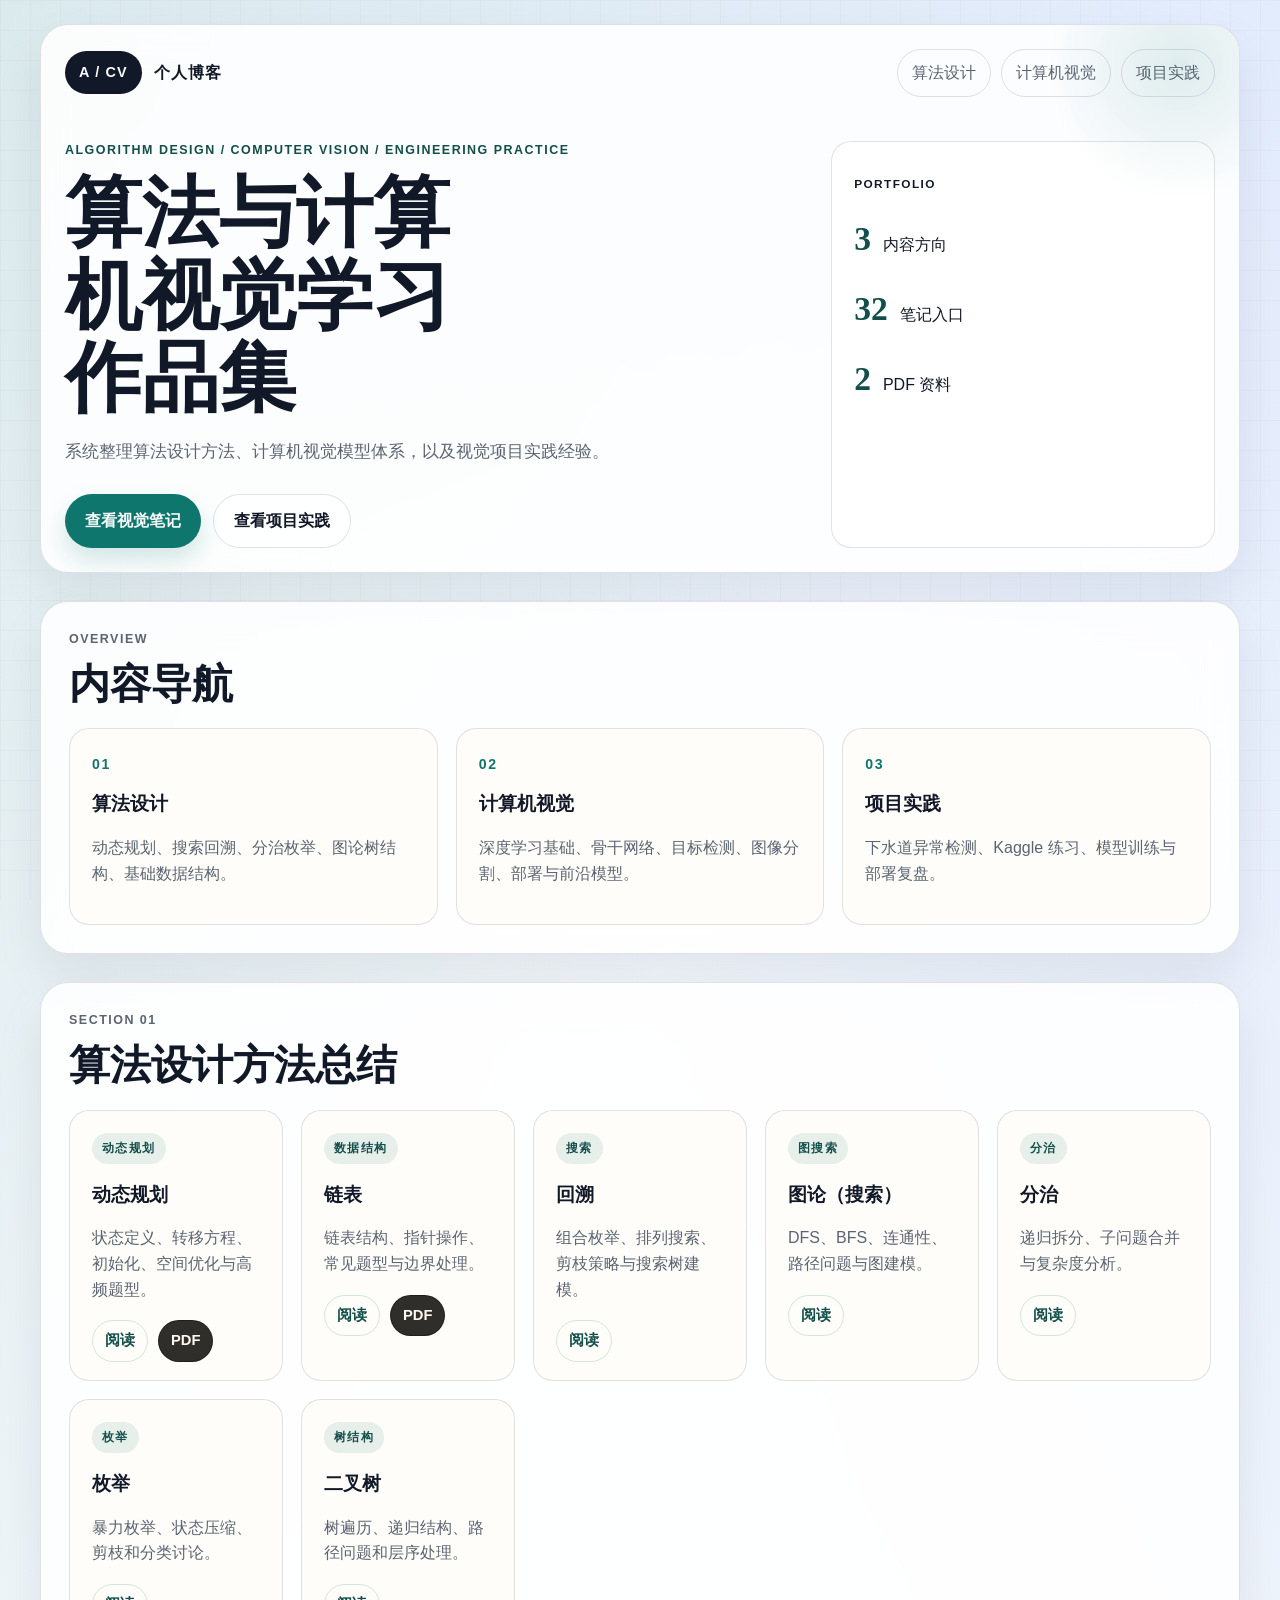
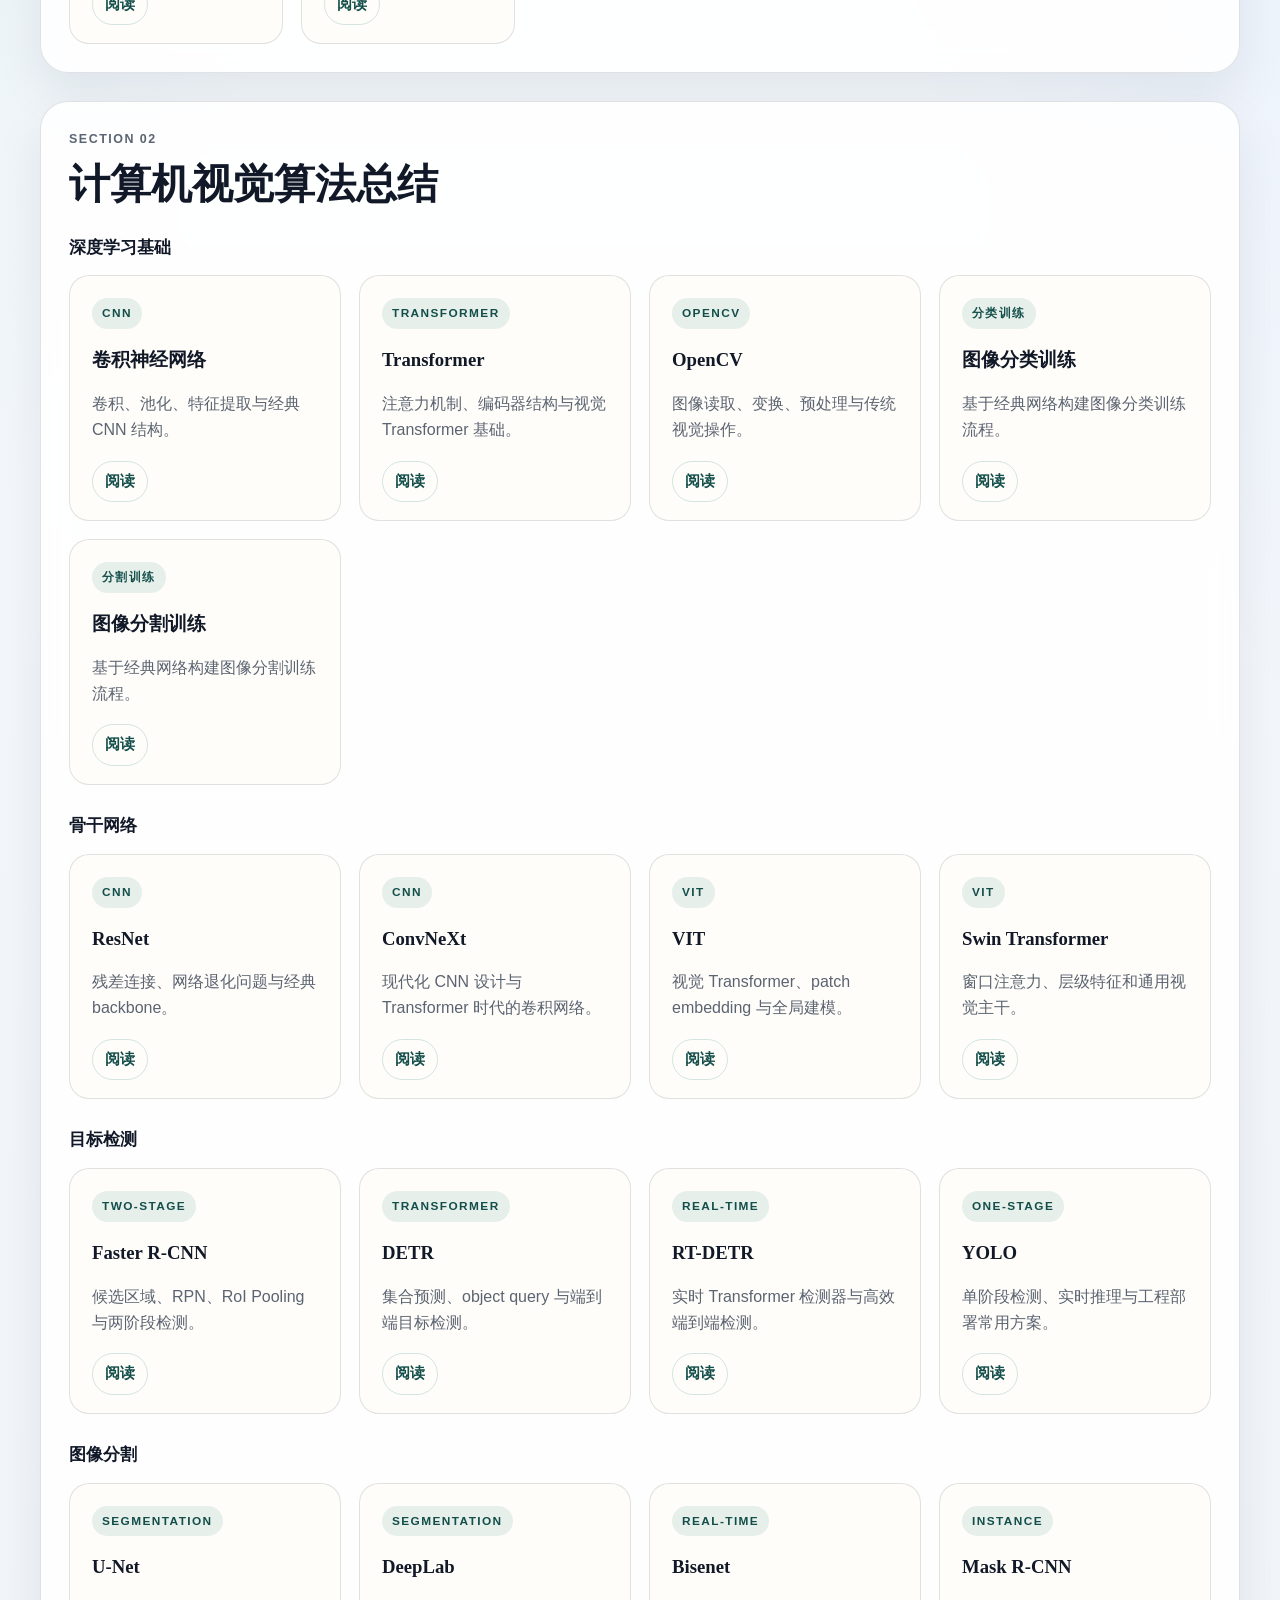
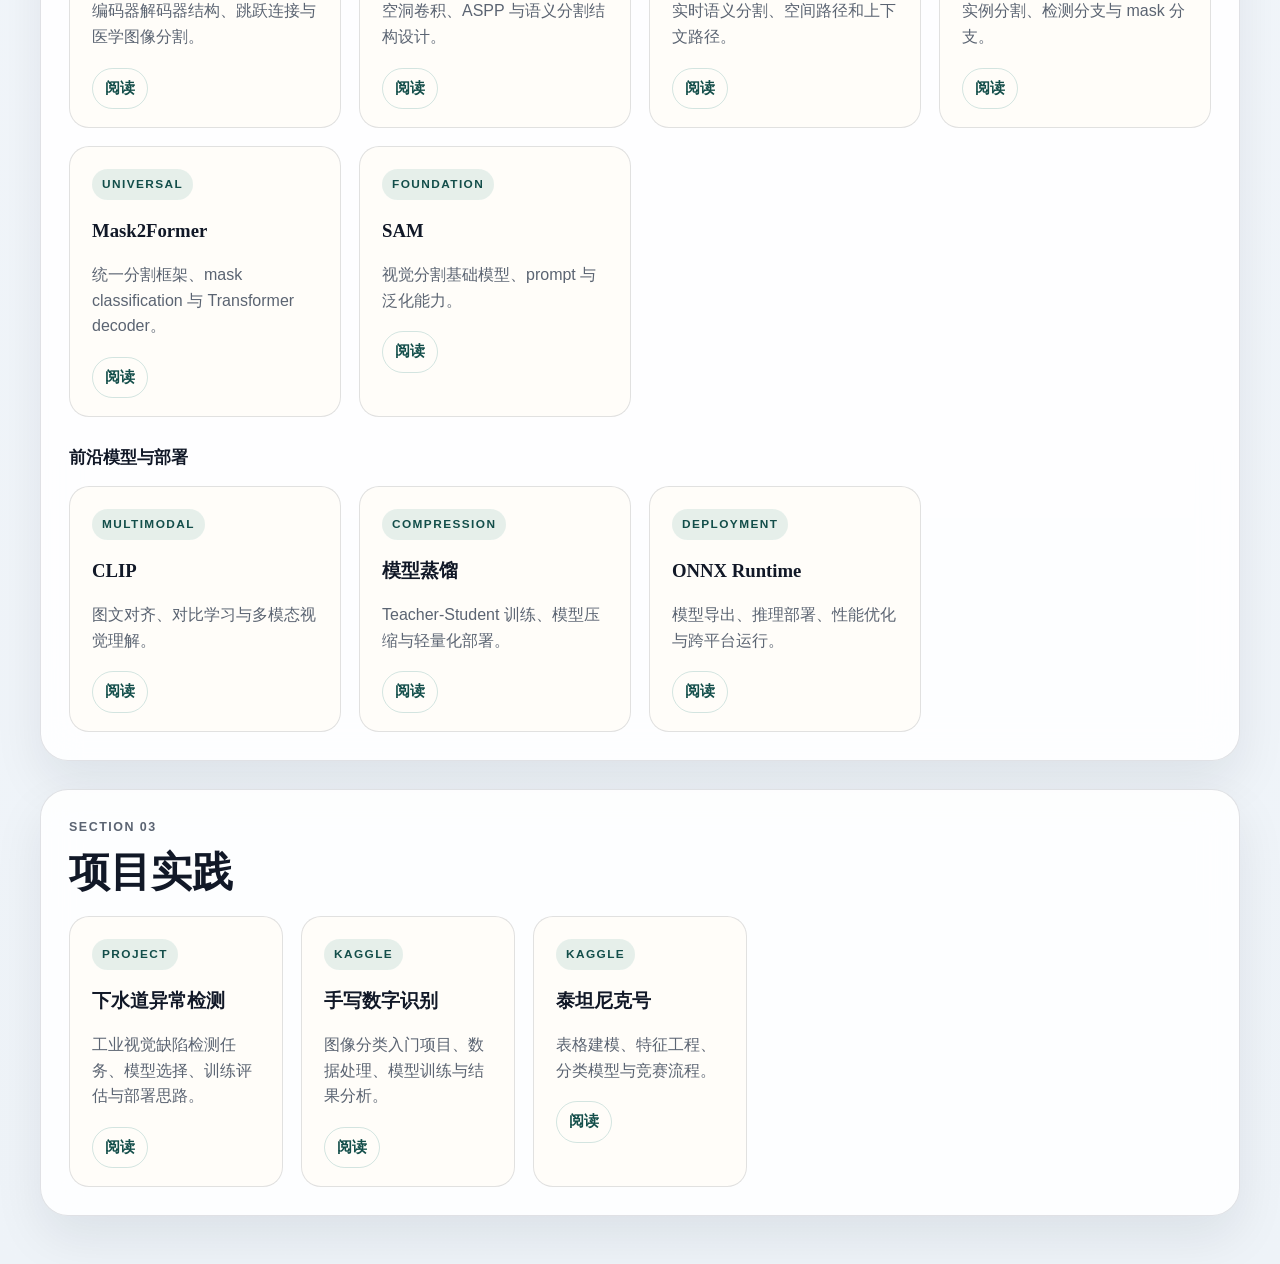
==== index.html @ 0cbf64b9 "update" ====
<!DOCTYPE html>
<html lang="zh-CN">
<head>
  <meta charset="UTF-8">
  <meta name="viewport" content="width=device-width, initial-scale=1.0">
  <title>个人博客 | 算法与计算机视觉</title>
  <link rel="stylesheet" href="./styles.css">
</head>
<body>
  <div class="page-shell">
    <header class="hero">
      <nav class="topbar">
        <div class="brand">
          <span class="brand-mark">A / CV</span>
          <span class="brand-text">个人博客</span>
        </div>
        <div class="topbar-links">
          <a href="#algorithm">算法设计</a>
          <a href="#vision">计算机视觉</a>
          <a href="#project">项目实践</a>
        </div>
      </nav>

      <div class="hero-grid">
        <section class="hero-copy">
          <p class="eyebrow">Algorithm Design / Computer Vision / Engineering Practice</p>
          <h1>算法与计算机视觉学习作品集</h1>
          <p class="hero-text">
            系统整理算法设计方法、计算机视觉模型体系，以及视觉项目实践经验。
          </p>
          <div class="hero-actions">
            <a class="button button-primary" href="#vision">查看视觉笔记</a>
            <a class="button button-secondary" href="#project">查看项目实践</a>
          </div>
        </section>

        <aside class="hero-panel">
          <div class="panel-card">
            <p class="panel-label">Portfolio</p>
            <ul class="stat-list">
              <li><strong>3</strong><span>内容方向</span></li>
              <li><strong>32</strong><span>笔记入口</span></li>
              <li><strong>2</strong><span>PDF 资料</span></li>
            </ul>
          </div>
        </aside>
      </div>
    </header>

    <main id="sections">
      <section class="overview">
        <div class="section-heading">
          <p class="section-kicker">Overview</p>
          <h2>内容导航</h2>
        </div>
        <div class="overview-grid">
          <a class="overview-card" href="#algorithm">
            <span class="overview-index">01</span>
            <h3>算法设计</h3>
            <p>动态规划、搜索回溯、分治枚举、图论树结构、基础数据结构。</p>
          </a>
          <a class="overview-card" href="#vision">
            <span class="overview-index">02</span>
            <h3>计算机视觉</h3>
            <p>深度学习基础、骨干网络、目标检测、图像分割、部署与前沿模型。</p>
          </a>
          <a class="overview-card" href="#project">
            <span class="overview-index">03</span>
            <h3>项目实践</h3>
            <p>下水道异常检测、Kaggle 练习、模型训练与部署复盘。</p>
          </a>
        </div>
      </section>

      <section id="algorithm" class="content-section">
        <div class="section-heading">
          <p class="section-kicker">Section 01</p>
          <h2>算法设计方法总结</h2>
        </div>
        <div class="card-grid">
          <article class="content-card">
            <span class="tag">动态规划</span>
            <h3>动态规划</h3>
            <p>状态定义、转移方程、初始化、空间优化与高频题型。</p>
            <div class="card-links">
              <a href="./note-viewer.html?file=%E5%8A%A8%E6%80%81%E8%A7%84%E5%88%92.md&title=%E5%8A%A8%E6%80%81%E8%A7%84%E5%88%92&pdf=%E5%8A%A8%E6%80%81%E8%A7%84%E5%88%92.pdf">阅读</a>
              <a href="./动态规划.pdf" download>PDF</a>
            </div>
          </article>
          <article class="content-card">
            <span class="tag">数据结构</span>
            <h3>链表</h3>
            <p>链表结构、指针操作、常见题型与边界处理。</p>
            <div class="card-links">
              <a href="./note-viewer.html?file=%E9%93%BE%E8%A1%A8.md&title=%E9%93%BE%E8%A1%A8&pdf=%E9%93%BE%E8%A1%A8.pdf">阅读</a>
              <a href="./链表.pdf" download>PDF</a>
            </div>
          </article>
          <article class="content-card">
            <span class="tag">搜索</span>
            <h3>回溯</h3>
            <p>组合枚举、排列搜索、剪枝策略与搜索树建模。</p>
            <div class="card-links">
              <a href="./note-viewer.html?file=%E5%9B%9E%E6%BA%AF.md&title=%E5%9B%9E%E6%BA%AF">阅读</a>
            </div>
          </article>
          <article class="content-card">
            <span class="tag">图搜索</span>
            <h3>图论（搜索）</h3>
            <p>DFS、BFS、连通性、路径问题与图建模。</p>
            <div class="card-links">
              <a href="./note-viewer.html?file=%E5%9B%BE%E8%AE%BA%EF%BC%88%E6%90%9C%E7%B4%A2%EF%BC%89.md&title=%E5%9B%BE%E8%AE%BA%EF%BC%88%E6%90%9C%E7%B4%A2%EF%BC%89">阅读</a>
            </div>
          </article>
          <article class="content-card">
            <span class="tag">分治</span>
            <h3>分治</h3>
            <p>递归拆分、子问题合并与复杂度分析。</p>
            <div class="card-links">
              <a href="./note-viewer.html?file=%E5%88%86%E6%B2%BB.md&title=%E5%88%86%E6%B2%BB">阅读</a>
            </div>
          </article>
          <article class="content-card">
            <span class="tag">枚举</span>
            <h3>枚举</h3>
            <p>暴力枚举、状态压缩、剪枝和分类讨论。</p>
            <div class="card-links">
              <a href="./note-viewer.html?file=%E6%9E%9A%E4%B8%BE.md&title=%E6%9E%9A%E4%B8%BE">阅读</a>
            </div>
          </article>
          <article class="content-card">
            <span class="tag">树结构</span>
            <h3>二叉树</h3>
            <p>树遍历、递归结构、路径问题和层序处理。</p>
            <div class="card-links">
              <a href="./note-viewer.html?file=%E4%BA%8C%E5%8F%89%E6%A0%91.md&title=%E4%BA%8C%E5%8F%89%E6%A0%91">阅读</a>
            </div>
          </article>
        </div>
      </section>

      <section id="vision" class="content-section">
        <div class="section-heading">
          <p class="section-kicker">Section 02</p>
          <h2>计算机视觉算法总结</h2>
        </div>

        <div class="module-block">
          <h3 class="module-title">深度学习基础</h3>
          <div class="card-grid compact-grid">
            <article class="content-card">
              <span class="tag">CNN</span>
              <h3>卷积神经网络</h3>
              <p>卷积、池化、特征提取与经典 CNN 结构。</p>
              <div class="card-links"><a href="./note-viewer.html?file=assets/%E4%B8%8B%E6%B0%B4%E9%81%93%E5%BC%82%E5%B8%B8%E6%A3%80%E6%B5%8B%E7%AC%94%E8%AE%B0/%E8%AE%A1%E7%AE%97%E6%9C%BA%E8%A7%86%E8%A7%89/%E6%B7%B1%E5%BA%A6%E5%AD%A6%E4%B9%A0%E5%9F%BA%E7%A1%80/%E5%8D%B7%E7%A7%AF%E7%A5%9E%E7%BB%8F%E7%BD%91%E7%BB%9C.md&title=%E5%8D%B7%E7%A7%AF%E7%A5%9E%E7%BB%8F%E7%BD%91%E7%BB%9C">阅读</a></div>
            </article>
            <article class="content-card">
              <span class="tag">Transformer</span>
              <h3>Transformer</h3>
              <p>注意力机制、编码器结构与视觉 Transformer 基础。</p>
              <div class="card-links"><a href="./note-viewer.html?file=assets/%E4%B8%8B%E6%B0%B4%E9%81%93%E5%BC%82%E5%B8%B8%E6%A3%80%E6%B5%8B%E7%AC%94%E8%AE%B0/%E8%AE%A1%E7%AE%97%E6%9C%BA%E8%A7%86%E8%A7%89/%E6%B7%B1%E5%BA%A6%E5%AD%A6%E4%B9%A0%E5%9F%BA%E7%A1%80/Transformer.md&title=Transformer">阅读</a></div>
            </article>
            <article class="content-card">
              <span class="tag">OpenCV</span>
              <h3>OpenCV</h3>
              <p>图像读取、变换、预处理与传统视觉操作。</p>
              <div class="card-links"><a href="./note-viewer.html?file=assets/%E4%B8%8B%E6%B0%B4%E9%81%93%E5%BC%82%E5%B8%B8%E6%A3%80%E6%B5%8B%E7%AC%94%E8%AE%B0/%E8%AE%A1%E7%AE%97%E6%9C%BA%E8%A7%86%E8%A7%89/%E6%B7%B1%E5%BA%A6%E5%AD%A6%E4%B9%A0%E5%9F%BA%E7%A1%80/OpenCV.md&title=OpenCV">阅读</a></div>
            </article>
            <article class="content-card">
              <span class="tag">分类训练</span>
              <h3>图像分类训练</h3>
              <p>基于经典网络构建图像分类训练流程。</p>
              <div class="card-links"><a href="./note-viewer.html?file=assets/%E4%B8%8B%E6%B0%B4%E9%81%93%E5%BC%82%E5%B8%B8%E6%A3%80%E6%B5%8B%E7%AC%94%E8%AE%B0/%E8%AE%A1%E7%AE%97%E6%9C%BA%E8%A7%86%E8%A7%89/%E6%B7%B1%E5%BA%A6%E5%AD%A6%E4%B9%A0%E5%9F%BA%E7%A1%80/%E5%9F%BA%E4%BA%8E%E7%BB%8F%E5%85%B8%E7%BD%91%E7%BB%9C%E6%A8%A1%E5%9E%8B%E8%BF%9B%E8%A1%8C%E6%9E%84%E5%BB%BA%E8%AE%AD%E7%BB%83%E5%9B%BE%E5%83%8F%E5%88%86%E7%B1%BB%E6%A8%A1%E5%9E%8B.md&title=%E5%9B%BE%E5%83%8F%E5%88%86%E7%B1%BB%E8%AE%AD%E7%BB%83">阅读</a></div>
            </article>
            <article class="content-card">
              <span class="tag">分割训练</span>
              <h3>图像分割训练</h3>
              <p>基于经典网络构建图像分割训练流程。</p>
              <div class="card-links"><a href="./note-viewer.html?file=assets/%E4%B8%8B%E6%B0%B4%E9%81%93%E5%BC%82%E5%B8%B8%E6%A3%80%E6%B5%8B%E7%AC%94%E8%AE%B0/%E8%AE%A1%E7%AE%97%E6%9C%BA%E8%A7%86%E8%A7%89/%E6%B7%B1%E5%BA%A6%E5%AD%A6%E4%B9%A0%E5%9F%BA%E7%A1%80/%E5%9F%BA%E4%BA%8E%E7%BB%8F%E5%85%B8%E7%BD%91%E7%BB%9C%E6%A8%A1%E5%9E%8B%E8%BF%9B%E8%A1%8C%E6%9E%84%E5%BB%BA%E8%AE%AD%E7%BB%83%E5%9B%BE%E5%83%8F%E5%88%86%E5%89%B2%E6%A8%A1%E5%9E%8B.md&title=%E5%9B%BE%E5%83%8F%E5%88%86%E5%89%B2%E8%AE%AD%E7%BB%83">阅读</a></div>
            </article>
          </div>
        </div>

        <div class="module-block">
          <h3 class="module-title">骨干网络</h3>
          <div class="card-grid compact-grid">
            <article class="content-card"><span class="tag">CNN</span><h3>ResNet</h3><p>残差连接、网络退化问题与经典 backbone。</p><div class="card-links"><a href="./note-viewer.html?file=assets/%E4%B8%8B%E6%B0%B4%E9%81%93%E5%BC%82%E5%B8%B8%E6%A3%80%E6%B5%8B%E7%AC%94%E8%AE%B0/%E8%AE%A1%E7%AE%97%E6%9C%BA%E8%A7%86%E8%A7%89/%E9%AA%A8%E5%B9%B2%E7%BD%91%E7%BB%9C/ResNet.md&title=ResNet">阅读</a></div></article>
            <article class="content-card"><span class="tag">CNN</span><h3>ConvNeXt</h3><p>现代化 CNN 设计与 Transformer 时代的卷积网络。</p><div class="card-links"><a href="./note-viewer.html?file=assets/%E4%B8%8B%E6%B0%B4%E9%81%93%E5%BC%82%E5%B8%B8%E6%A3%80%E6%B5%8B%E7%AC%94%E8%AE%B0/%E8%AE%A1%E7%AE%97%E6%9C%BA%E8%A7%86%E8%A7%89/%E9%AA%A8%E5%B9%B2%E7%BD%91%E7%BB%9C/ConvNeXt.md&title=ConvNeXt">阅读</a></div></article>
            <article class="content-card"><span class="tag">ViT</span><h3>VIT</h3><p>视觉 Transformer、patch embedding 与全局建模。</p><div class="card-links"><a href="./note-viewer.html?file=assets/%E4%B8%8B%E6%B0%B4%E9%81%93%E5%BC%82%E5%B8%B8%E6%A3%80%E6%B5%8B%E7%AC%94%E8%AE%B0/%E8%AE%A1%E7%AE%97%E6%9C%BA%E8%A7%86%E8%A7%89/%E9%AA%A8%E5%B9%B2%E7%BD%91%E7%BB%9C/VIT.md&title=VIT">阅读</a></div></article>
            <article class="content-card"><span class="tag">ViT</span><h3>Swin Transformer</h3><p>窗口注意力、层级特征和通用视觉主干。</p><div class="card-links"><a href="./note-viewer.html?file=assets/%E4%B8%8B%E6%B0%B4%E9%81%93%E5%BC%82%E5%B8%B8%E6%A3%80%E6%B5%8B%E7%AC%94%E8%AE%B0/%E8%AE%A1%E7%AE%97%E6%9C%BA%E8%A7%86%E8%A7%89/%E9%AA%A8%E5%B9%B2%E7%BD%91%E7%BB%9C/SwinTransformer.md&title=Swin%20Transformer">阅读</a></div></article>
          </div>
        </div>

        <div class="module-block">
          <h3 class="module-title">目标检测</h3>
          <div class="card-grid compact-grid">
            <article class="content-card"><span class="tag">Two-stage</span><h3>Faster R-CNN</h3><p>候选区域、RPN、RoI Pooling 与两阶段检测。</p><div class="card-links"><a href="./note-viewer.html?file=assets/%E4%B8%8B%E6%B0%B4%E9%81%93%E5%BC%82%E5%B8%B8%E6%A3%80%E6%B5%8B%E7%AC%94%E8%AE%B0/%E8%AE%A1%E7%AE%97%E6%9C%BA%E8%A7%86%E8%A7%89/%E7%9B%AE%E6%A0%87%E6%A3%80%E6%B5%8B/FasterR-CNN.md&title=Faster%20R-CNN">阅读</a></div></article>
            <article class="content-card"><span class="tag">Transformer</span><h3>DETR</h3><p>集合预测、object query 与端到端目标检测。</p><div class="card-links"><a href="./note-viewer.html?file=assets/%E4%B8%8B%E6%B0%B4%E9%81%93%E5%BC%82%E5%B8%B8%E6%A3%80%E6%B5%8B%E7%AC%94%E8%AE%B0/%E8%AE%A1%E7%AE%97%E6%9C%BA%E8%A7%86%E8%A7%89/%E7%9B%AE%E6%A0%87%E6%A3%80%E6%B5%8B/DETR.md&title=DETR">阅读</a></div></article>
            <article class="content-card"><span class="tag">Real-time</span><h3>RT-DETR</h3><p>实时 Transformer 检测器与高效端到端检测。</p><div class="card-links"><a href="./note-viewer.html?file=assets/%E4%B8%8B%E6%B0%B4%E9%81%93%E5%BC%82%E5%B8%B8%E6%A3%80%E6%B5%8B%E7%AC%94%E8%AE%B0/%E8%AE%A1%E7%AE%97%E6%9C%BA%E8%A7%86%E8%A7%89/%E7%9B%AE%E6%A0%87%E6%A3%80%E6%B5%8B/RT-DETR.md&title=RT-DETR">阅读</a></div></article>
            <article class="content-card"><span class="tag">One-stage</span><h3>YOLO</h3><p>单阶段检测、实时推理与工程部署常用方案。</p><div class="card-links"><a href="./note-viewer.html?file=assets/%E4%B8%8B%E6%B0%B4%E9%81%93%E5%BC%82%E5%B8%B8%E6%A3%80%E6%B5%8B%E7%AC%94%E8%AE%B0/%E8%AE%A1%E7%AE%97%E6%9C%BA%E8%A7%86%E8%A7%89/%E7%9B%AE%E6%A0%87%E6%A3%80%E6%B5%8B/Yolo.md&title=YOLO">阅读</a></div></article>
          </div>
        </div>

        <div class="module-block">
          <h3 class="module-title">图像分割</h3>
          <div class="card-grid compact-grid">
            <article class="content-card"><span class="tag">Segmentation</span><h3>U-Net</h3><p>编码器解码器结构、跳跃连接与医学图像分割。</p><div class="card-links"><a href="./note-viewer.html?file=assets/%E4%B8%8B%E6%B0%B4%E9%81%93%E5%BC%82%E5%B8%B8%E6%A3%80%E6%B5%8B%E7%AC%94%E8%AE%B0/%E8%AE%A1%E7%AE%97%E6%9C%BA%E8%A7%86%E8%A7%89/%E5%9B%BE%E5%83%8F%E5%88%86%E5%89%B2/UNet.md&title=U-Net">阅读</a></div></article>
            <article class="content-card"><span class="tag">Segmentation</span><h3>DeepLab</h3><p>空洞卷积、ASPP 与语义分割结构设计。</p><div class="card-links"><a href="./note-viewer.html?file=assets/%E4%B8%8B%E6%B0%B4%E9%81%93%E5%BC%82%E5%B8%B8%E6%A3%80%E6%B5%8B%E7%AC%94%E8%AE%B0/%E8%AE%A1%E7%AE%97%E6%9C%BA%E8%A7%86%E8%A7%89/%E5%9B%BE%E5%83%8F%E5%88%86%E5%89%B2/DeepLab.md&title=DeepLab">阅读</a></div></article>
            <article class="content-card"><span class="tag">Real-time</span><h3>Bisenet</h3><p>实时语义分割、空间路径和上下文路径。</p><div class="card-links"><a href="./note-viewer.html?file=assets/%E4%B8%8B%E6%B0%B4%E9%81%93%E5%BC%82%E5%B8%B8%E6%A3%80%E6%B5%8B%E7%AC%94%E8%AE%B0/%E8%AE%A1%E7%AE%97%E6%9C%BA%E8%A7%86%E8%A7%89/%E5%9B%BE%E5%83%8F%E5%88%86%E5%89%B2/Bisenet.md&title=Bisenet">阅读</a></div></article>
            <article class="content-card"><span class="tag">Instance</span><h3>Mask R-CNN</h3><p>实例分割、检测分支与 mask 分支。</p><div class="card-links"><a href="./note-viewer.html?file=assets/%E4%B8%8B%E6%B0%B4%E9%81%93%E5%BC%82%E5%B8%B8%E6%A3%80%E6%B5%8B%E7%AC%94%E8%AE%B0/%E8%AE%A1%E7%AE%97%E6%9C%BA%E8%A7%86%E8%A7%89/%E5%9B%BE%E5%83%8F%E5%88%86%E5%89%B2/MaskR-CNN.md&title=Mask%20R-CNN">阅读</a></div></article>
            <article class="content-card"><span class="tag">Universal</span><h3>Mask2Former</h3><p>统一分割框架、mask classification 与 Transformer decoder。</p><div class="card-links"><a href="./note-viewer.html?file=assets/%E4%B8%8B%E6%B0%B4%E9%81%93%E5%BC%82%E5%B8%B8%E6%A3%80%E6%B5%8B%E7%AC%94%E8%AE%B0/%E8%AE%A1%E7%AE%97%E6%9C%BA%E8%A7%86%E8%A7%89/%E5%9B%BE%E5%83%8F%E5%88%86%E5%89%B2/Mask2Former.md&title=Mask2Former">阅读</a></div></article>
            <article class="content-card"><span class="tag">Foundation</span><h3>SAM</h3><p>视觉分割基础模型、prompt 与泛化能力。</p><div class="card-links"><a href="./note-viewer.html?file=assets/%E4%B8%8B%E6%B0%B4%E9%81%93%E5%BC%82%E5%B8%B8%E6%A3%80%E6%B5%8B%E7%AC%94%E8%AE%B0/%E8%AE%A1%E7%AE%97%E6%9C%BA%E8%A7%86%E8%A7%89/%E5%9B%BE%E5%83%8F%E5%88%86%E5%89%B2/SAM.md&title=SAM">阅读</a></div></article>
          </div>
        </div>

        <div class="module-block">
          <h3 class="module-title">前沿模型与部署</h3>
          <div class="card-grid compact-grid">
            <article class="content-card"><span class="tag">Multimodal</span><h3>CLIP</h3><p>图文对齐、对比学习与多模态视觉理解。</p><div class="card-links"><a href="./note-viewer.html?file=assets/%E4%B8%8B%E6%B0%B4%E9%81%93%E5%BC%82%E5%B8%B8%E6%A3%80%E6%B5%8B%E7%AC%94%E8%AE%B0/%E8%AE%A1%E7%AE%97%E6%9C%BA%E8%A7%86%E8%A7%89/%E5%89%8D%E6%B2%BF%E6%A8%A1%E5%9E%8B/Clip.md&title=CLIP">阅读</a></div></article>
            <article class="content-card"><span class="tag">Compression</span><h3>模型蒸馏</h3><p>Teacher-Student 训练、模型压缩与轻量化部署。</p><div class="card-links"><a href="./note-viewer.html?file=assets/%E4%B8%8B%E6%B0%B4%E9%81%93%E5%BC%82%E5%B8%B8%E6%A3%80%E6%B5%8B%E7%AC%94%E8%AE%B0/%E8%AE%A1%E7%AE%97%E6%9C%BA%E8%A7%86%E8%A7%89/%E5%89%8D%E6%B2%BF%E6%A8%A1%E5%9E%8B/%E6%A8%A1%E5%9E%8B%E8%92%B8%E9%A6%8F.md&title=%E6%A8%A1%E5%9E%8B%E8%92%B8%E9%A6%8F">阅读</a></div></article>
            <article class="content-card"><span class="tag">Deployment</span><h3>ONNX Runtime</h3><p>模型导出、推理部署、性能优化与跨平台运行。</p><div class="card-links"><a href="./note-viewer.html?file=assets/%E4%B8%8B%E6%B0%B4%E9%81%93%E5%BC%82%E5%B8%B8%E6%A3%80%E6%B5%8B%E7%AC%94%E8%AE%B0/%E8%AE%A1%E7%AE%97%E6%9C%BA%E8%A7%86%E8%A7%89/%E6%A8%A1%E5%9E%8B%E9%83%A8%E7%BD%B2/ONNX%20_ONNX%20Runtime.md&title=ONNX%20Runtime">阅读</a></div></article>
          </div>
        </div>
      </section>

      <section id="project" class="content-section">
        <div class="section-heading">
          <p class="section-kicker">Section 03</p>
          <h2>项目实践</h2>
        </div>
        <div class="card-grid">
          <article class="content-card">
            <span class="tag">Project</span>
            <h3>下水道异常检测</h3>
            <p>工业视觉缺陷检测任务、模型选择、训练评估与部署思路。</p>
            <div class="card-links"><a href="./note-viewer.html?file=assets/%E4%B8%8B%E6%B0%B4%E9%81%93%E5%BC%82%E5%B8%B8%E6%A3%80%E6%B5%8B%E7%AC%94%E8%AE%B0/%E4%B8%8B%E6%B0%B4%E9%81%93%E5%BC%82%E5%B8%B8%E6%A3%80%E6%B5%8B.md&title=%E4%B8%8B%E6%B0%B4%E9%81%93%E5%BC%82%E5%B8%B8%E6%A3%80%E6%B5%8B">阅读</a></div>
          </article>
          <article class="content-card">
            <span class="tag">Kaggle</span>
            <h3>手写数字识别</h3>
            <p>图像分类入门项目、数据处理、模型训练与结果分析。</p>
            <div class="card-links"><a href="./note-viewer.html?file=assets/%E4%B8%8B%E6%B0%B4%E9%81%93%E5%BC%82%E5%B8%B8%E6%A3%80%E6%B5%8B%E7%AC%94%E8%AE%B0/%E8%AE%A1%E7%AE%97%E6%9C%BA%E8%A7%86%E8%A7%89/Kaggle/%E6%89%8B%E5%86%99%E6%95%B0%E5%AD%97%E8%AF%86%E5%88%AB.md&title=%E6%89%8B%E5%86%99%E6%95%B0%E5%AD%97%E8%AF%86%E5%88%AB">阅读</a></div>
          </article>
          <article class="content-card">
            <span class="tag">Kaggle</span>
            <h3>泰坦尼克号</h3>
            <p>表格建模、特征工程、分类模型与竞赛流程。</p>
            <div class="card-links"><a href="./note-viewer.html?file=assets/%E4%B8%8B%E6%B0%B4%E9%81%93%E5%BC%82%E5%B8%B8%E6%A3%80%E6%B5%8B%E7%AC%94%E8%AE%B0/%E8%AE%A1%E7%AE%97%E6%9C%BA%E8%A7%86%E8%A7%89/Kaggle/%E6%B3%B0%E5%9D%A6%E5%B0%BC%E5%85%8B%E5%8F%B7.md&title=%E6%B3%B0%E5%9D%A6%E5%B0%BC%E5%85%8B%E5%8F%B7">阅读</a></div>
          </article>
        </div>
      </section>
    </main>
  </div>
</body>
</html>
---- styles.css ----
:root {
  --bg: #f4f7fb;
  --bg-soft: #ffffff;
  --paper: rgba(255, 255, 255, 0.88);
  --paper-strong: #ffffff;
  --ink: #111827;
  --muted: #5b6472;
  --line: rgba(15, 23, 42, 0.12);
  --accent: #0f766e;
  --accent-deep: #134e4a;
  --accent-soft: #d9f4ef;
  --shadow: 0 22px 50px rgba(15, 23, 42, 0.08);
  --radius-lg: 28px;
  --radius-md: 20px;
  --radius-sm: 14px;
}

* {
  box-sizing: border-box;
}

html {
  scroll-behavior: smooth;
}

body {
  margin: 0;
  color: var(--ink);
  background:
    linear-gradient(120deg, rgba(15, 118, 110, 0.12), transparent 32%),
    linear-gradient(240deg, rgba(37, 99, 235, 0.10), transparent 35%),
    linear-gradient(180deg, #f8fbff 0%, #eef3f8 100%);
  font-family: "Segoe UI", "PingFang SC", "Hiragino Sans GB", "Microsoft YaHei", sans-serif;
  line-height: 1.6;
}

body::before {
  position: fixed;
  inset: 0;
  background-image:
    linear-gradient(rgba(120, 87, 56, 0.03) 1px, transparent 1px),
    linear-gradient(90deg, rgba(120, 87, 56, 0.03) 1px, transparent 1px);
  background-size: 30px 30px;
  content: "";
  pointer-events: none;
}

a {
  color: inherit;
  text-decoration: none;
}

.page-shell {
  width: min(1200px, calc(100% - 40px));
  margin: 24px auto 48px;
}

.hero,
.content-section,
.overview,
.timeline-section {
  position: relative;
  overflow: hidden;
  margin-bottom: 28px;
  border: 1px solid var(--line);
  border-radius: var(--radius-lg);
  background: var(--paper);
  backdrop-filter: blur(18px);
  box-shadow: var(--shadow);
}

.hero {
  padding: 24px;
}

.hero::after,
.content-section::after {
  position: absolute;
  border-radius: 999px;
  background: radial-gradient(circle, rgba(15, 118, 110, 0.12), transparent 68%);
  content: "";
  pointer-events: none;
}

.hero::after {
  top: -100px;
  right: -80px;
  width: 280px;
  height: 280px;
}

.topbar {
  display: flex;
  align-items: center;
  justify-content: space-between;
  gap: 16px;
  margin-bottom: 44px;
}

.brand {
  display: inline-flex;
  align-items: center;
  gap: 12px;
  font-weight: 700;
}

.brand-mark {
  display: inline-flex;
  align-items: center;
  justify-content: center;
  min-width: 74px;
  padding: 10px 14px;
  border-radius: 999px;
  background: var(--ink);
  color: #f8fafc;
  font-size: 0.9rem;
  letter-spacing: 0.08em;
}

.brand-text {
  font-size: 1rem;
  letter-spacing: 0.06em;
}

.topbar-links {
  display: flex;
  flex-wrap: wrap;
  gap: 10px;
}

.topbar-links a {
  padding: 10px 14px;
  border: 1px solid var(--line);
  border-radius: 999px;
  color: var(--muted);
  transition: transform 0.2s ease, border-color 0.2s ease, color 0.2s ease;
}

.topbar-links a:hover,
.topbar-links a:focus-visible {
  transform: translateY(-2px);
  border-color: rgba(15, 118, 110, 0.4);
  color: var(--accent-deep);
}

.hero-grid {
  display: grid;
  grid-template-columns: minmax(0, 1.45fr) minmax(300px, 0.75fr);
  gap: 24px;
}

.eyebrow,
.section-kicker,
.panel-label,
.tag {
  letter-spacing: 0.12em;
  text-transform: uppercase;
}

.eyebrow,
.section-kicker {
  margin: 0 0 12px;
  color: var(--accent-deep);
  font-size: 0.78rem;
  font-weight: 700;
}

.hero-copy h1,
.section-heading h2 {
  margin: 0;
  font-family: Georgia, "Times New Roman", "Source Han Serif SC", serif;
  line-height: 1.08;
}

.hero-copy h1 {
  max-width: 11ch;
  font-size: clamp(2.6rem, 6vw, 5.4rem);
}

.hero-text,
.section-heading p,
.panel-text,
.content-card p,
.overview-card p,
.timeline-item p {
  color: var(--muted);
}

.hero-text {
  max-width: 60ch;
  margin: 18px 0 28px;
  font-size: 1.04rem;
}

.hero-actions {
  display: flex;
  flex-wrap: wrap;
  gap: 12px;
}

.button {
  display: inline-flex;
  align-items: center;
  justify-content: center;
  padding: 13px 20px;
  border-radius: 999px;
  font-weight: 700;
  transition: transform 0.2s ease, box-shadow 0.2s ease;
}

.button:hover,
.button:focus-visible {
  transform: translateY(-2px);
}

.button-primary {
  background: var(--accent);
  color: #f8fafc;
  box-shadow: 0 12px 24px rgba(15, 118, 110, 0.18);
}

.button-secondary {
  border: 1px solid var(--line);
  background: rgba(255, 255, 255, 0.5);
}

.hero-panel {
  display: grid;
  gap: 16px;
}

.panel-card {
  padding: 22px;
  border: 1px solid var(--line);
  border-radius: var(--radius-md);
  background: var(--paper-strong);
}

.panel-label,
.tag {
  font-size: 0.74rem;
  font-weight: 800;
}

.stat-list {
  margin: 18px 0 0;
  padding: 0;
  list-style: none;
  display: grid;
  gap: 16px;
}

.stat-list li {
  display: flex;
  align-items: baseline;
  gap: 12px;
}

.stat-list strong {
  font-family: Georgia, "Times New Roman", serif;
  font-size: 2.1rem;
  color: var(--accent-deep);
}

.overview,
.timeline-section,
.content-section {
  padding: 28px;
}

.section-heading {
  max-width: 66ch;
  margin-bottom: 22px;
}

.section-heading h2 {
  font-size: clamp(2rem, 3.2vw, 3.2rem);
  margin-bottom: 10px;
}

.overview-grid,
.card-grid {
  display: grid;
  gap: 18px;
}

.overview-grid {
  grid-template-columns: repeat(3, minmax(0, 1fr));
}

.overview-card,
.content-card {
  position: relative;
  min-height: 100%;
  border: 1px solid var(--line);
  border-radius: var(--radius-md);
  background: rgba(255, 253, 248, 0.86);
  transition: transform 0.22s ease, border-color 0.22s ease, box-shadow 0.22s ease;
}

.overview-card {
  padding: 22px;
}

.content-card {
  padding: 22px 22px 18px;
}

.overview-card:hover,
.overview-card:focus-visible,
.content-card:hover,
.content-card:focus-within {
  transform: translateY(-5px);
  border-color: rgba(15, 118, 110, 0.35);
  box-shadow: 0 18px 34px rgba(15, 23, 42, 0.08);
}

.overview-index {
  display: inline-flex;
  margin-bottom: 14px;
  color: var(--accent);
  font-size: 0.88rem;
  font-weight: 800;
  letter-spacing: 0.12em;
}

.overview-card h3,
.content-card h3,
.timeline-item h3 {
  margin: 0 0 10px;
  font-family: Georgia, "Times New Roman", "Source Han Serif SC", serif;
}

.card-grid {
  grid-template-columns: repeat(5, minmax(0, 1fr));
}

.tag {
  display: inline-flex;
  margin-bottom: 16px;
  padding: 6px 10px;
  border-radius: 999px;
  background: rgba(15, 118, 110, 0.1);
  color: var(--accent-deep);
}

.module-block {
  margin-top: 28px;
}

.module-block:first-of-type {
  margin-top: 0;
}

.module-title {
  margin: 0 0 14px;
  color: var(--ink);
  font-size: 1.05rem;
  font-weight: 800;
}

.compact-grid {
  grid-template-columns: repeat(4, minmax(0, 1fr));
}

.card-links {
  display: flex;
  flex-wrap: wrap;
  gap: 10px;
  margin-top: 18px;
}

.card-links a {
  padding: 8px 12px;
  border: 1px solid rgba(15, 118, 110, 0.18);
  border-radius: 999px;
  color: var(--accent-deep);
  font-size: 0.92rem;
  font-weight: 600;
  transition: background-color 0.2s ease, transform 0.2s ease;
}

.card-links a[download] {
  background: rgba(31, 29, 26, 0.92);
  border-color: rgba(31, 29, 26, 0.92);
  color: #fff8ef;
}

.card-links a:hover,
.card-links a:focus-visible {
  transform: translateY(-2px);
  background: rgba(15, 118, 110, 0.08);
}

.card-links a[download]:hover,
.card-links a[download]:focus-visible {
  background: #000;
}

.timeline {
  display: grid;
  gap: 20px;
}

.timeline-item {
  display: grid;
  grid-template-columns: 18px 1fr;
  gap: 16px;
  padding: 18px 0;
  border-top: 1px solid var(--line);
}

.timeline-item:first-child {
  border-top: 0;
  padding-top: 0;
}

.timeline-dot {
  width: 14px;
  height: 14px;
  margin-top: 7px;
  border-radius: 50%;
  background: linear-gradient(135deg, var(--accent), var(--accent-deep));
  box-shadow: 0 0 0 6px rgba(15, 118, 110, 0.12);
}

@media (max-width: 1100px) {
  .card-grid,
  .compact-grid {
    grid-template-columns: repeat(2, minmax(0, 1fr));
  }

  .overview-grid {
    grid-template-columns: 1fr;
  }
}

@media (max-width: 840px) {
  .page-shell {
    width: min(100% - 24px, 1200px);
    margin: 12px auto 28px;
  }

  .hero,
  .overview,
  .content-section,
  .timeline-section {
    padding: 20px;
    border-radius: 24px;
  }

  .topbar,
  .hero-grid {
    grid-template-columns: 1fr;
    display: grid;
  }

  .topbar {
    gap: 18px;
    margin-bottom: 28px;
  }

  .topbar-links {
    justify-content: flex-start;
  }

  .hero-copy h1 {
    max-width: none;
    font-size: clamp(2.2rem, 11vw, 3.8rem);
  }

  .card-grid,
  .compact-grid {
    grid-template-columns: 1fr;
  }
}
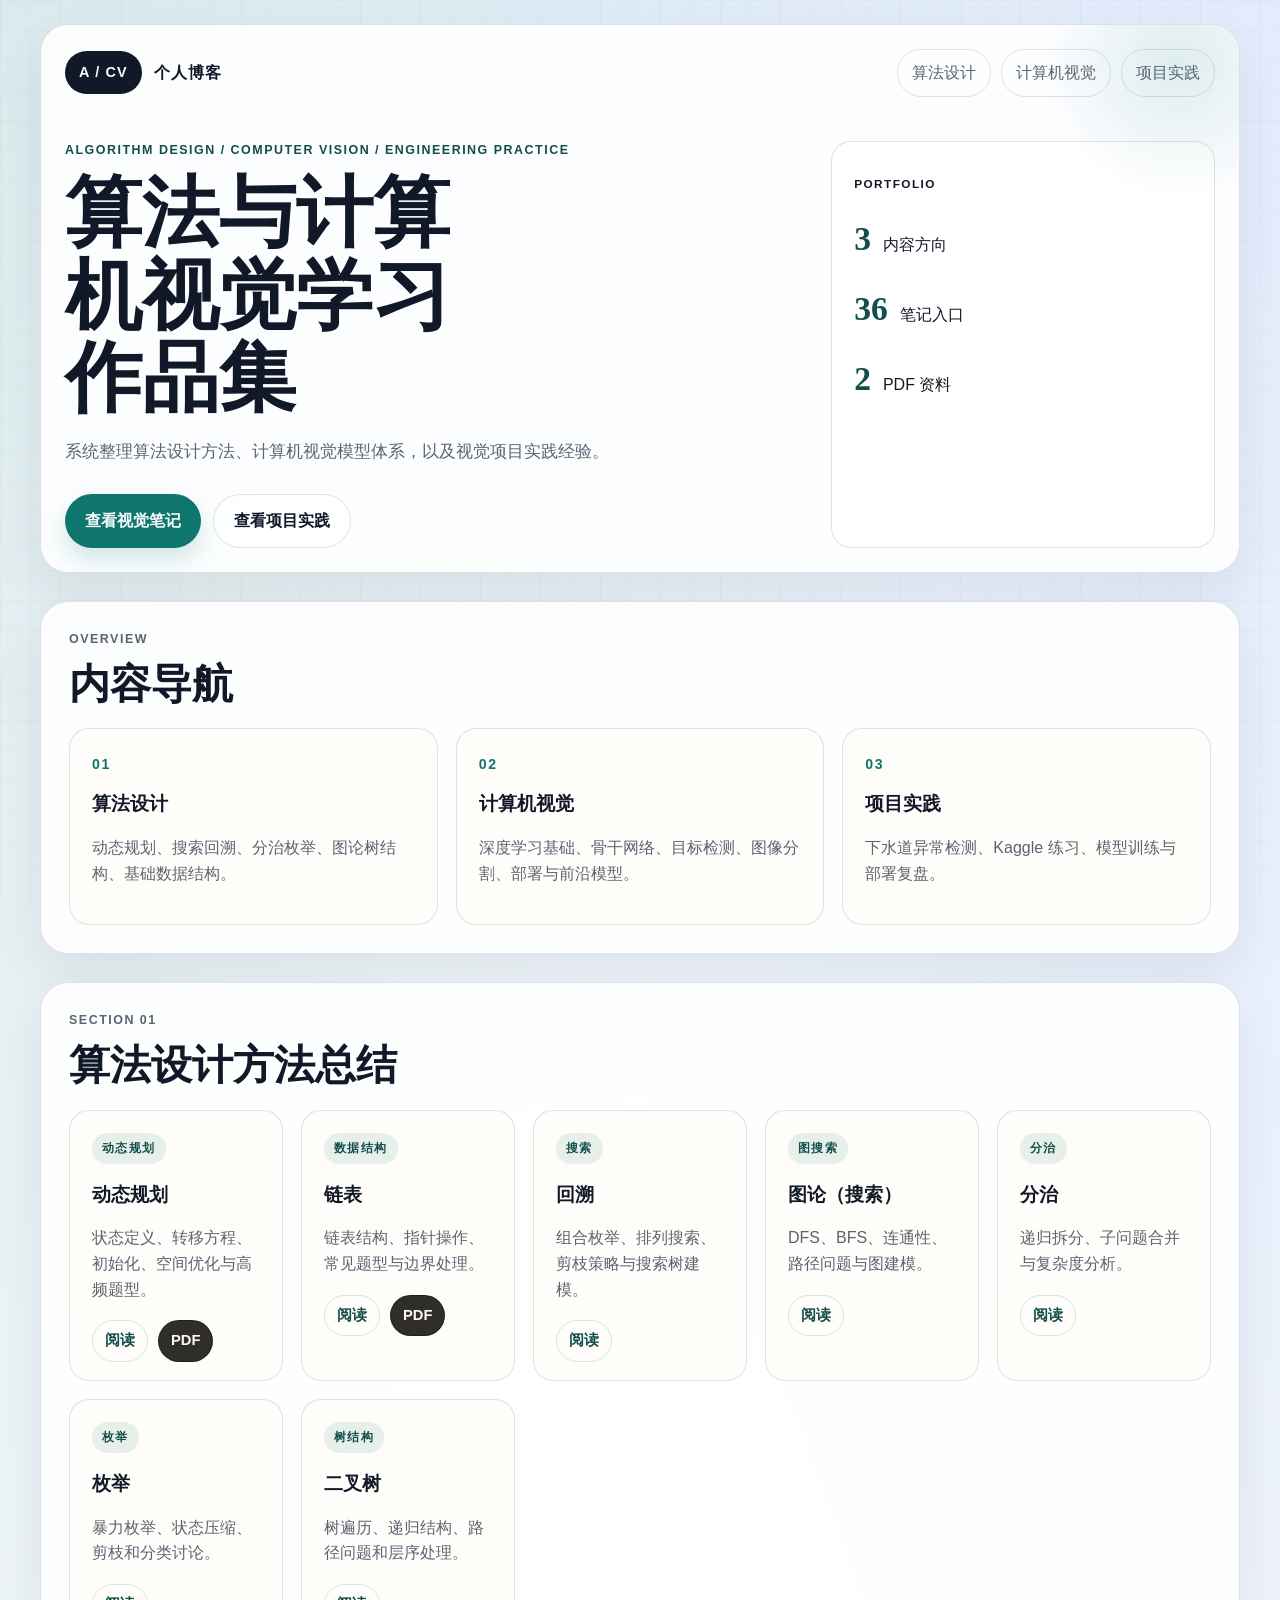
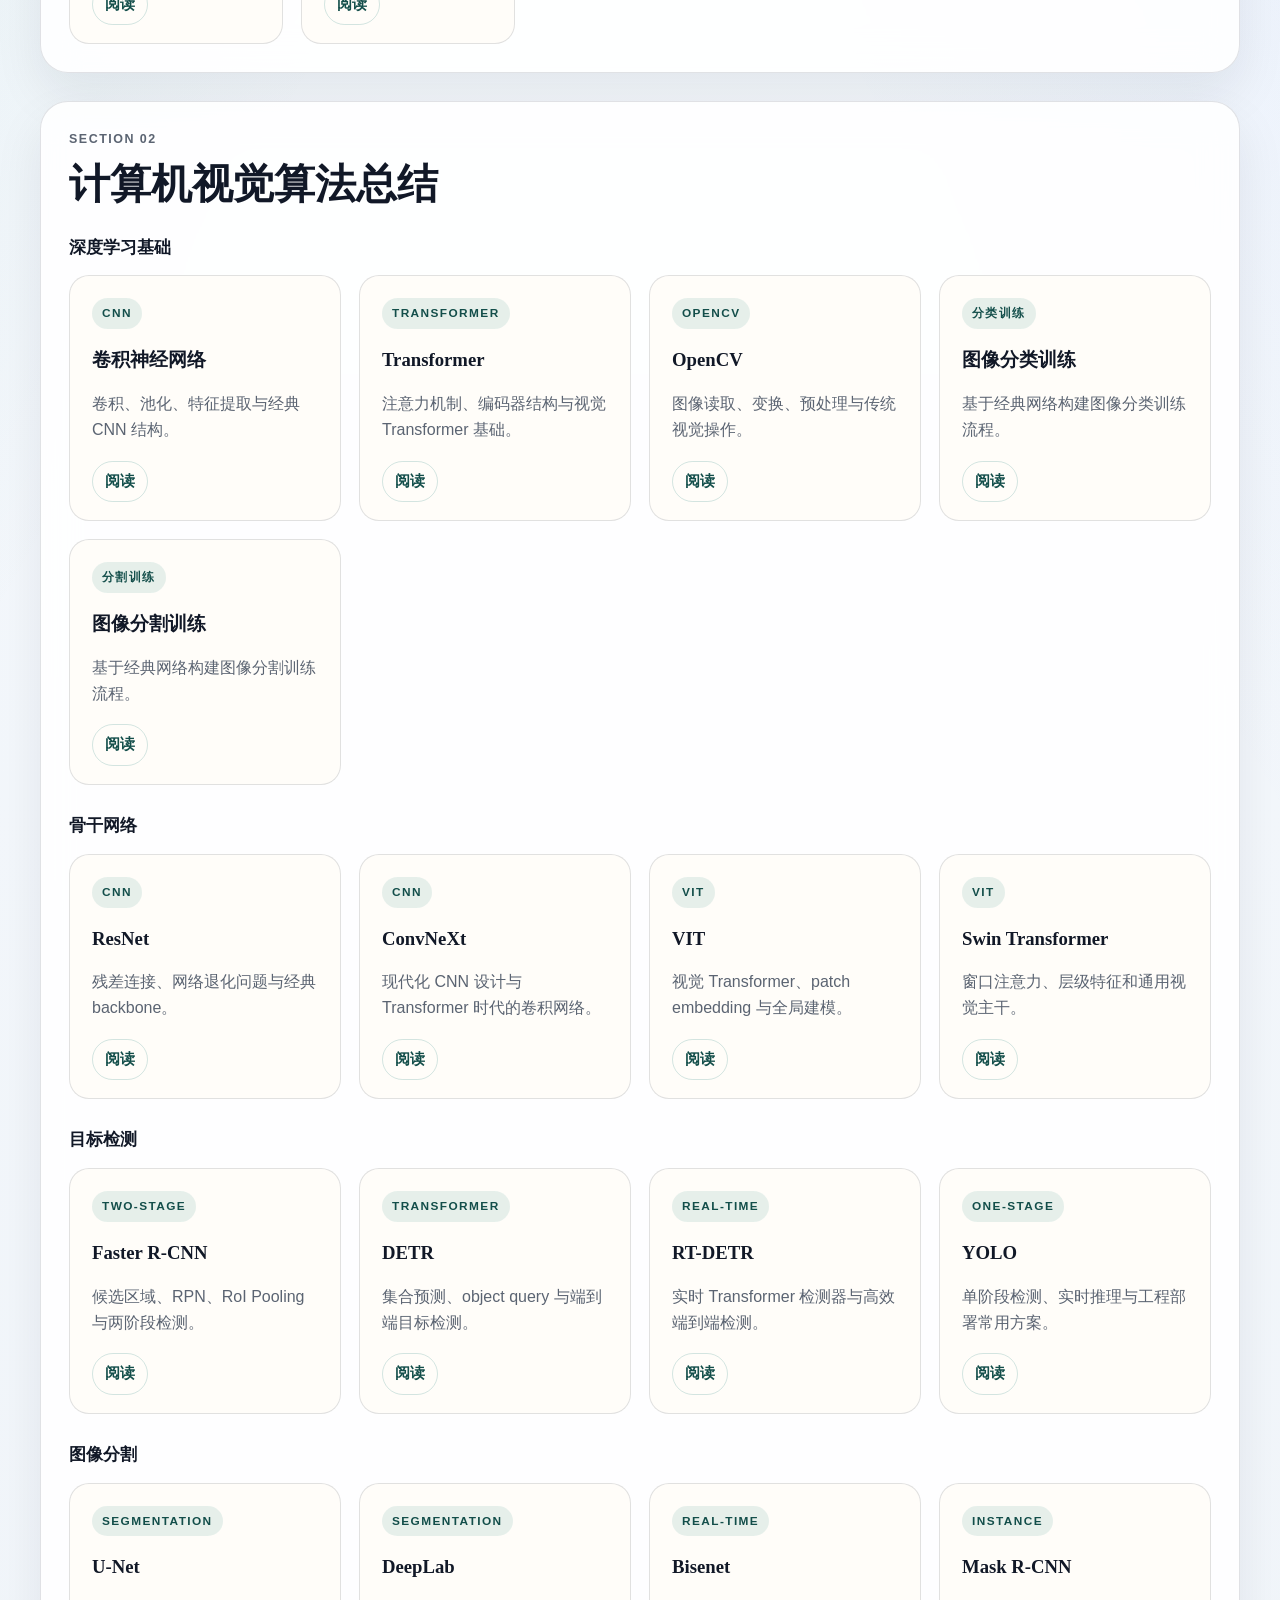
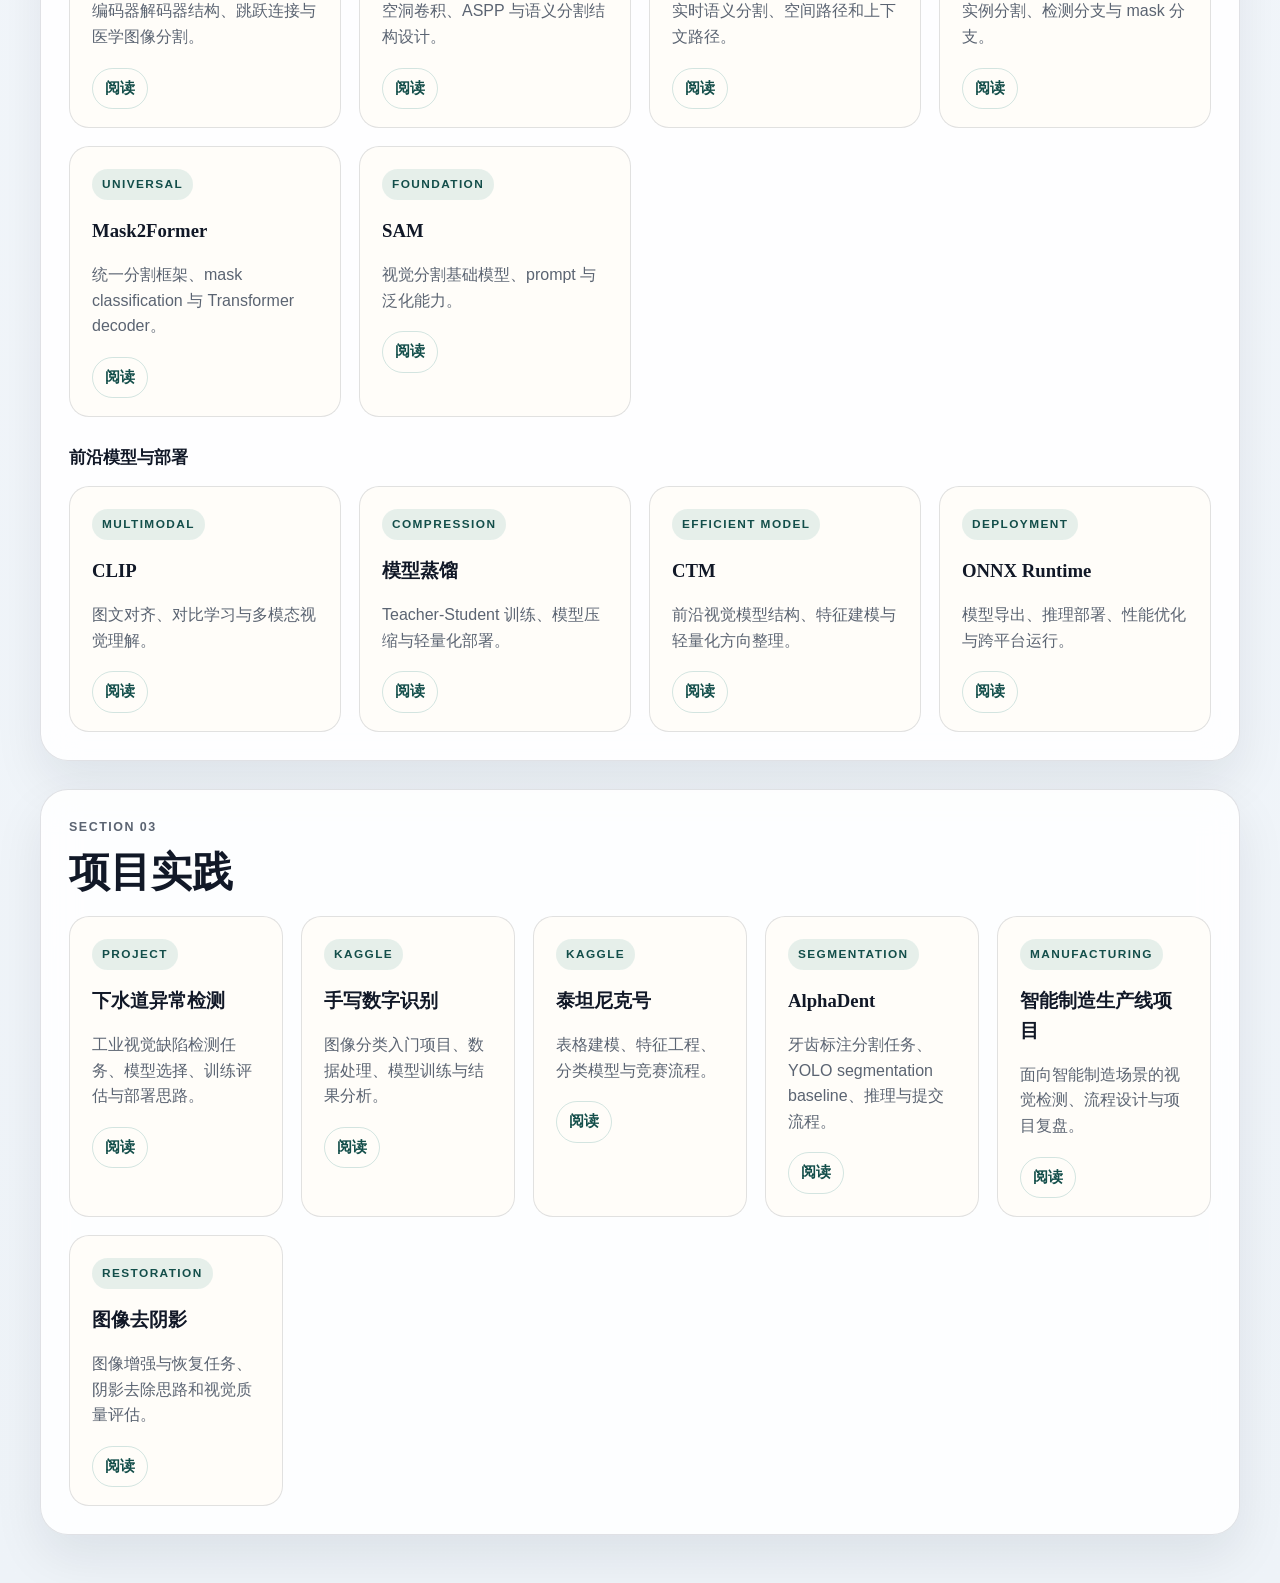
==== commit f77f31a1: "update" ====
--- a/index.html
+++ b/index.html
@@ -39,7 +39,7 @@
             <p class="panel-label">Portfolio</p>
             <ul class="stat-list">
               <li><strong>3</strong><span>内容方向</span></li>
-              <li><strong>32</strong><span>笔记入口</span></li>
+              <li><strong>36</strong><span>笔记入口</span></li>
               <li><strong>2</strong><span>PDF 资料</span></li>
             </ul>
           </div>
@@ -218,6 +218,7 @@
           <div class="card-grid compact-grid">
             <article class="content-card"><span class="tag">Multimodal</span><h3>CLIP</h3><p>图文对齐、对比学习与多模态视觉理解。</p><div class="card-links"><a href="./note-viewer.html?file=assets/%E4%B8%8B%E6%B0%B4%E9%81%93%E5%BC%82%E5%B8%B8%E6%A3%80%E6%B5%8B%E7%AC%94%E8%AE%B0/%E8%AE%A1%E7%AE%97%E6%9C%BA%E8%A7%86%E8%A7%89/%E5%89%8D%E6%B2%BF%E6%A8%A1%E5%9E%8B/Clip.md&title=CLIP">阅读</a></div></article>
             <article class="content-card"><span class="tag">Compression</span><h3>模型蒸馏</h3><p>Teacher-Student 训练、模型压缩与轻量化部署。</p><div class="card-links"><a href="./note-viewer.html?file=assets/%E4%B8%8B%E6%B0%B4%E9%81%93%E5%BC%82%E5%B8%B8%E6%A3%80%E6%B5%8B%E7%AC%94%E8%AE%B0/%E8%AE%A1%E7%AE%97%E6%9C%BA%E8%A7%86%E8%A7%89/%E5%89%8D%E6%B2%BF%E6%A8%A1%E5%9E%8B/%E6%A8%A1%E5%9E%8B%E8%92%B8%E9%A6%8F.md&title=%E6%A8%A1%E5%9E%8B%E8%92%B8%E9%A6%8F">阅读</a></div></article>
+            <article class="content-card"><span class="tag">Efficient Model</span><h3>CTM</h3><p>前沿视觉模型结构、特征建模与轻量化方向整理。</p><div class="card-links"><a href="./note-viewer.html?file=assets/%E4%B8%8B%E6%B0%B4%E9%81%93%E5%BC%82%E5%B8%B8%E6%A3%80%E6%B5%8B%E7%AC%94%E8%AE%B0/%E8%AE%A1%E7%AE%97%E6%9C%BA%E8%A7%86%E8%A7%89/%E5%89%8D%E6%B2%BF%E6%A8%A1%E5%9E%8B/CTM.md&title=CTM">阅读</a></div></article>
             <article class="content-card"><span class="tag">Deployment</span><h3>ONNX Runtime</h3><p>模型导出、推理部署、性能优化与跨平台运行。</p><div class="card-links"><a href="./note-viewer.html?file=assets/%E4%B8%8B%E6%B0%B4%E9%81%93%E5%BC%82%E5%B8%B8%E6%A3%80%E6%B5%8B%E7%AC%94%E8%AE%B0/%E8%AE%A1%E7%AE%97%E6%9C%BA%E8%A7%86%E8%A7%89/%E6%A8%A1%E5%9E%8B%E9%83%A8%E7%BD%B2/ONNX%20_ONNX%20Runtime.md&title=ONNX%20Runtime">阅读</a></div></article>
           </div>
         </div>
@@ -247,6 +248,24 @@
             <p>表格建模、特征工程、分类模型与竞赛流程。</p>
             <div class="card-links"><a href="./note-viewer.html?file=assets/%E4%B8%8B%E6%B0%B4%E9%81%93%E5%BC%82%E5%B8%B8%E6%A3%80%E6%B5%8B%E7%AC%94%E8%AE%B0/%E8%AE%A1%E7%AE%97%E6%9C%BA%E8%A7%86%E8%A7%89/Kaggle/%E6%B3%B0%E5%9D%A6%E5%B0%BC%E5%85%8B%E5%8F%B7.md&title=%E6%B3%B0%E5%9D%A6%E5%B0%BC%E5%85%8B%E5%8F%B7">阅读</a></div>
           </article>
+          <article class="content-card">
+            <span class="tag">Segmentation</span>
+            <h3>AlphaDent</h3>
+            <p>牙齿标注分割任务、YOLO segmentation baseline、推理与提交流程。</p>
+            <div class="card-links"><a href="./note-viewer.html?file=assets/%E4%B8%8B%E6%B0%B4%E9%81%93%E5%BC%82%E5%B8%B8%E6%A3%80%E6%B5%8B%E7%AC%94%E8%AE%B0/%E8%AE%A1%E7%AE%97%E6%9C%BA%E8%A7%86%E8%A7%89/Kaggle/AlphaDent.md&title=AlphaDent">阅读</a></div>
+          </article>
+          <article class="content-card">
+            <span class="tag">Manufacturing</span>
+            <h3>智能制造生产线项目</h3>
+            <p>面向智能制造场景的视觉检测、流程设计与项目复盘。</p>
+            <div class="card-links"><a href="./note-viewer.html?file=assets/%E4%B8%8B%E6%B0%B4%E9%81%93%E5%BC%82%E5%B8%B8%E6%A3%80%E6%B5%8B%E7%AC%94%E8%AE%B0/%E8%AE%A1%E7%AE%97%E6%9C%BA%E8%A7%86%E8%A7%89/Kaggle/%E6%99%BA%E8%83%BD%E5%88%B6%E9%80%A0%E7%94%9F%E4%BA%A7%E7%BA%BF%E9%A1%B9%E7%9B%AE.md&title=%E6%99%BA%E8%83%BD%E5%88%B6%E9%80%A0%E7%94%9F%E4%BA%A7%E7%BA%BF%E9%A1%B9%E7%9B%AE">阅读</a></div>
+          </article>
+          <article class="content-card">
+            <span class="tag">Restoration</span>
+            <h3>图像去阴影</h3>
+            <p>图像增强与恢复任务、阴影去除思路和视觉质量评估。</p>
+            <div class="card-links"><a href="./note-viewer.html?file=assets/%E4%B8%8B%E6%B0%B4%E9%81%93%E5%BC%82%E5%B8%B8%E6%A3%80%E6%B5%8B%E7%AC%94%E8%AE%B0/%E8%AE%A1%E7%AE%97%E6%9C%BA%E8%A7%86%E8%A7%89/Kaggle/%E5%9B%BE%E5%83%8F%E5%8E%BB%E9%98%B4%E5%BD%B1.md&title=%E5%9B%BE%E5%83%8F%E5%8E%BB%E9%98%B4%E5%BD%B1">阅读</a></div>
+          </article>
         </div>
       </section>
     </main>
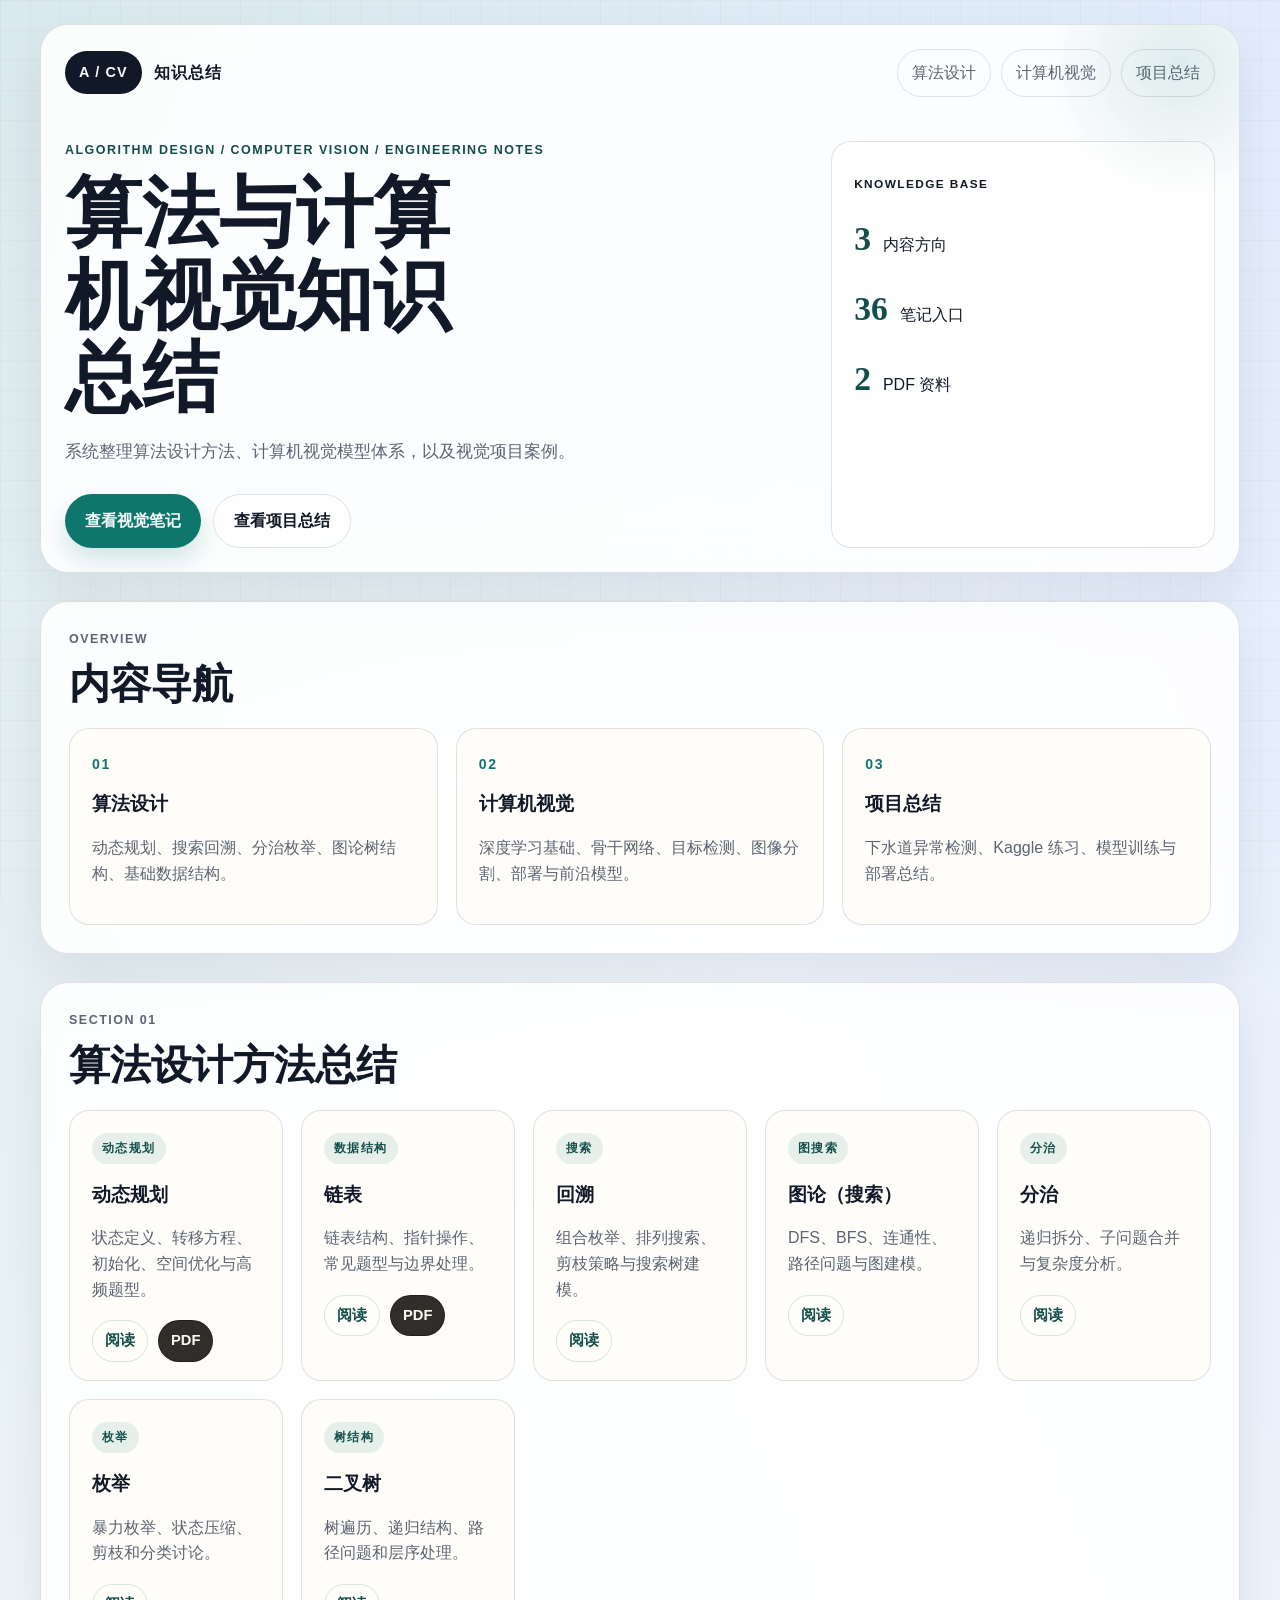
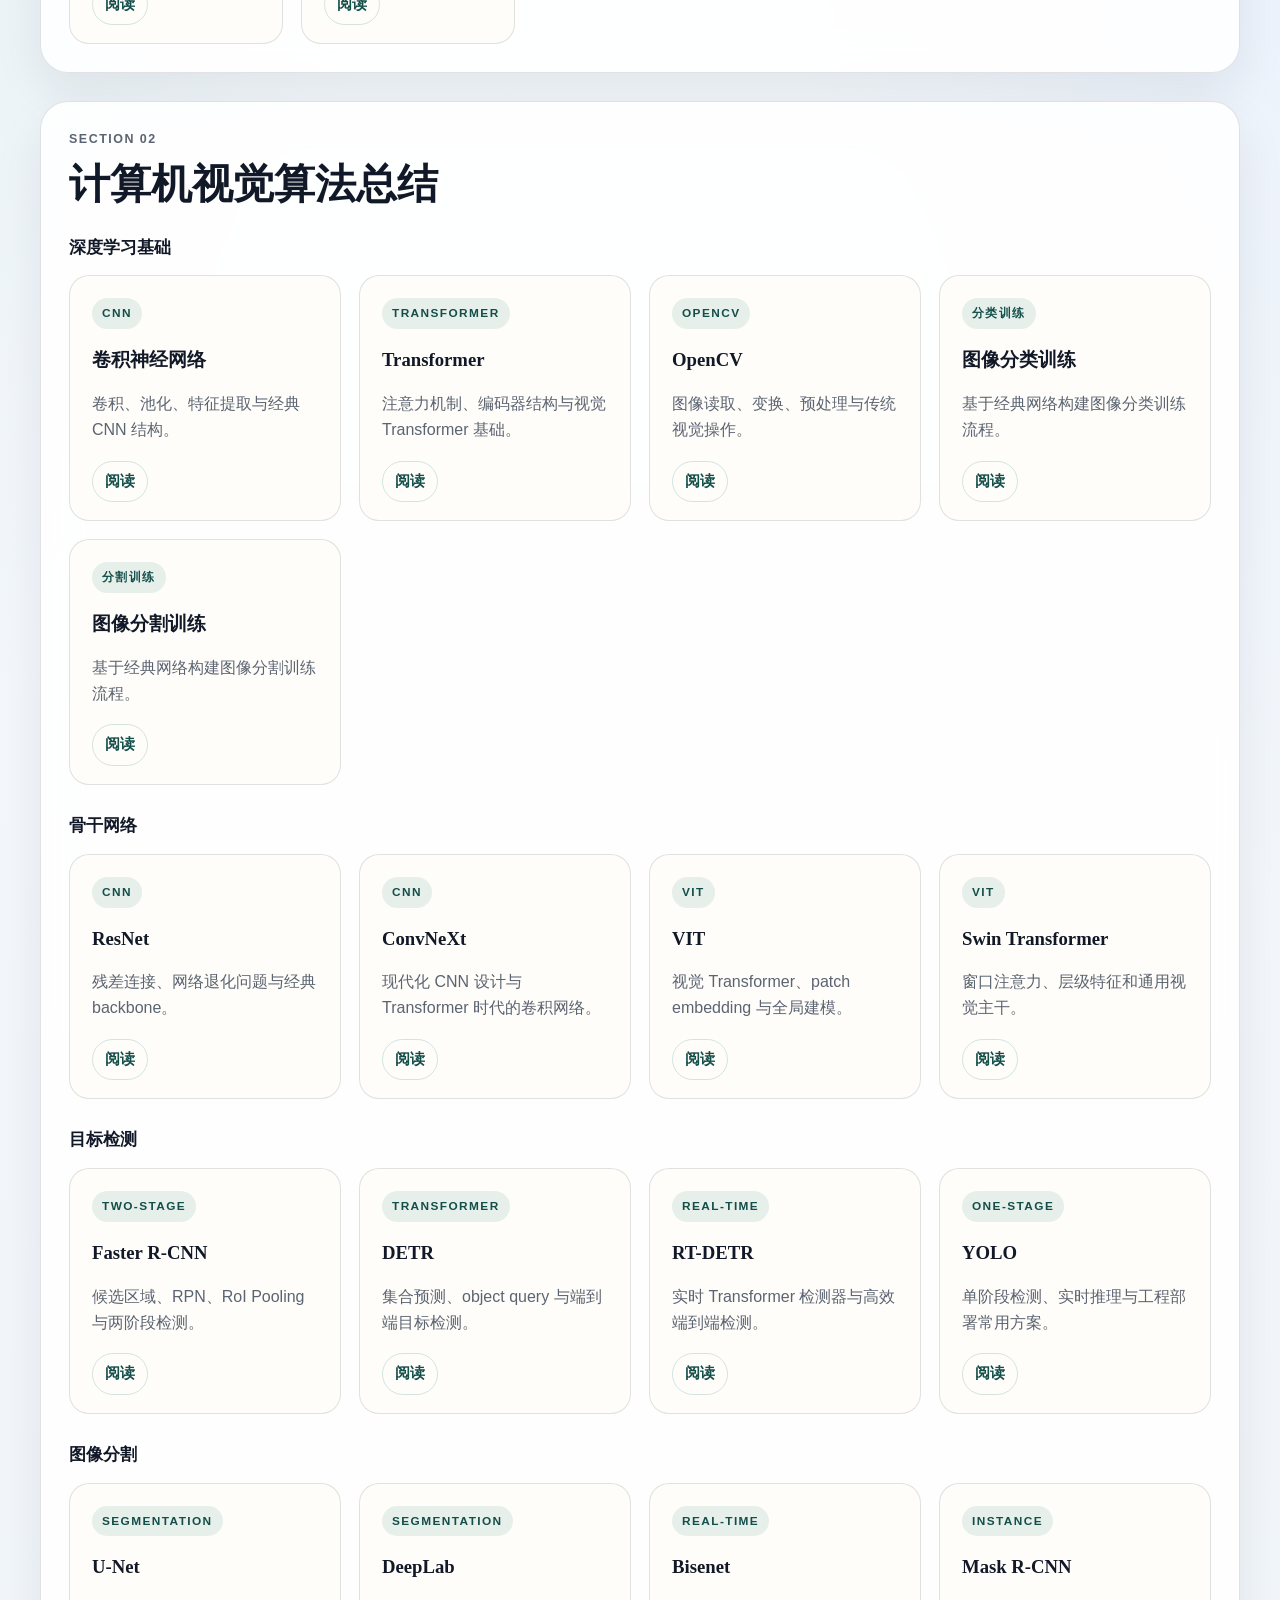
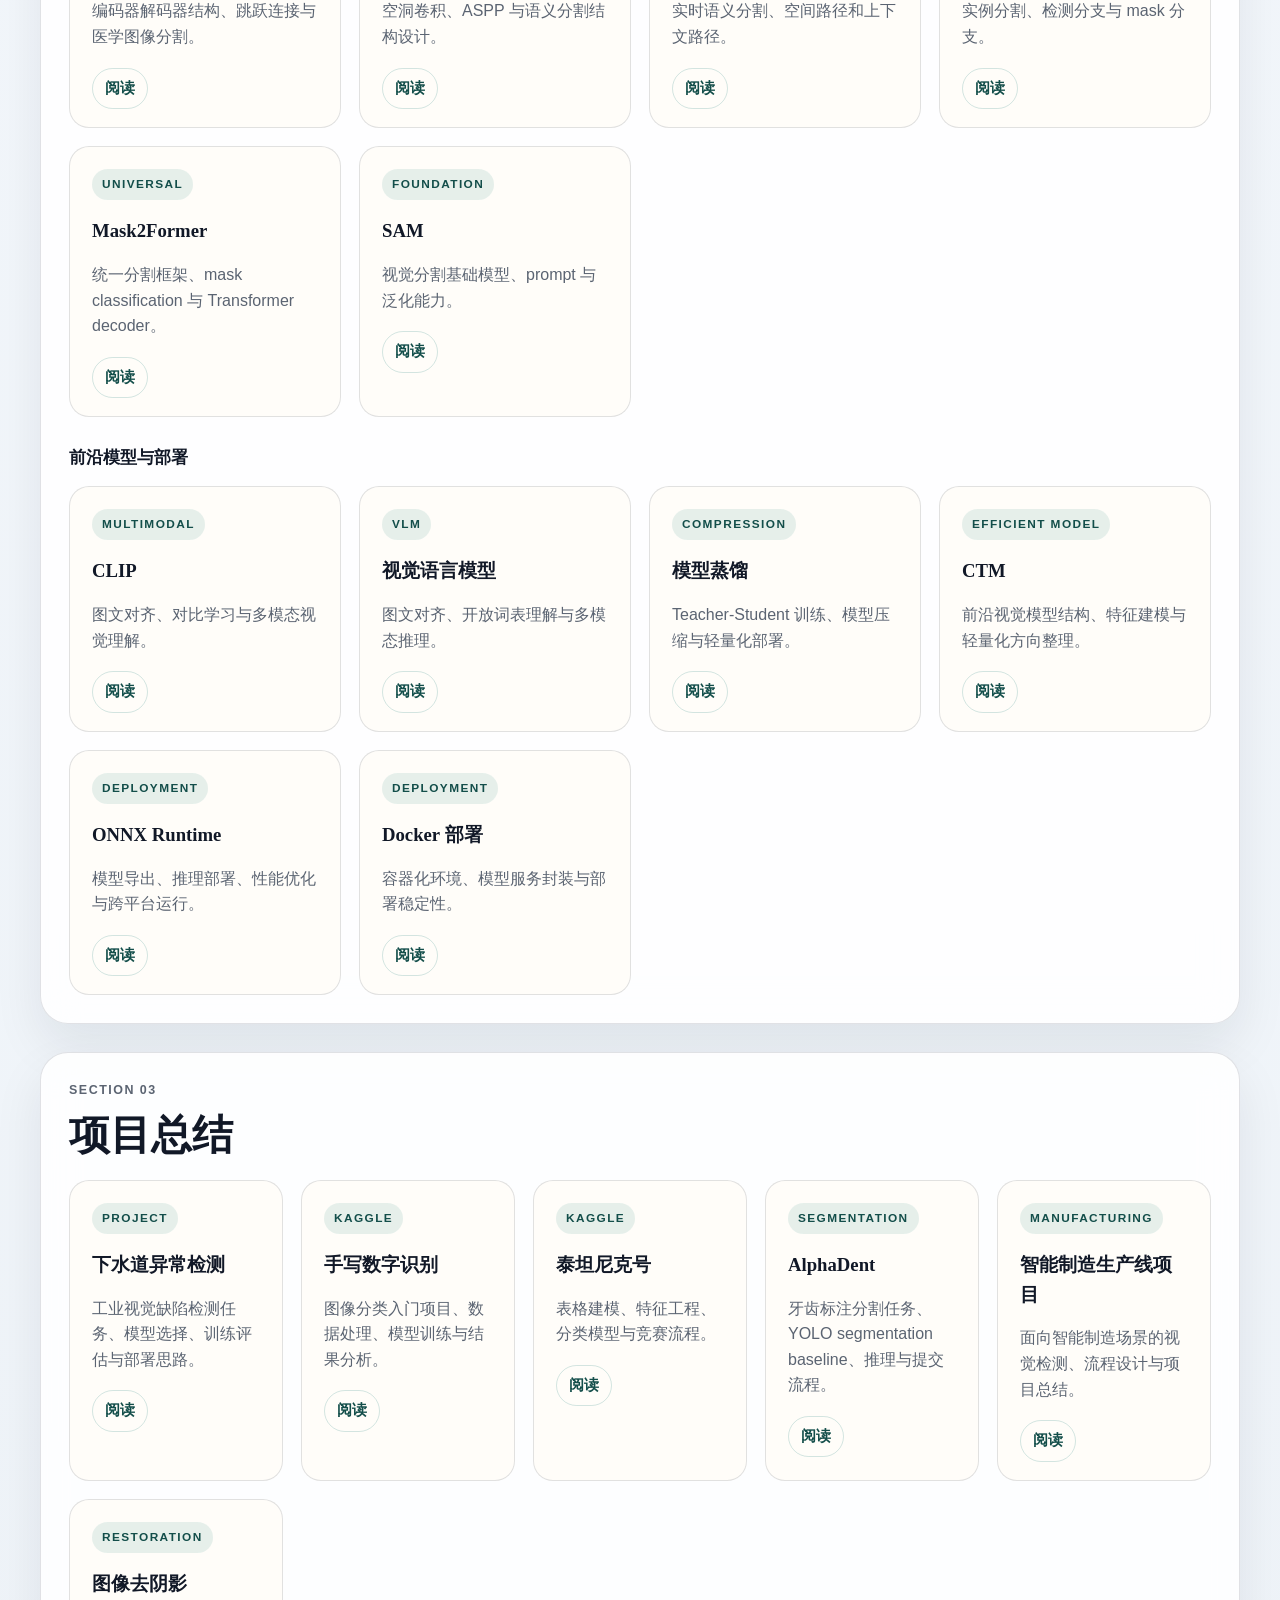
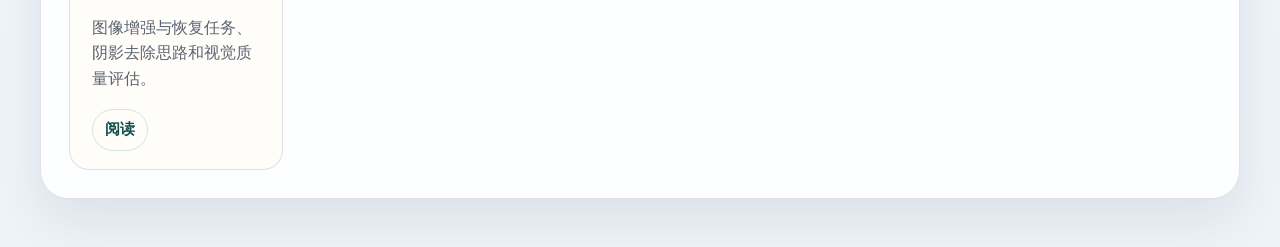
==== commit 3c070dc2: "update" ====
--- a/index.html
+++ b/index.html
@@ -3,7 +3,7 @@
 <head>
   <meta charset="UTF-8">
   <meta name="viewport" content="width=device-width, initial-scale=1.0">
-  <title>个人博客 | 算法与计算机视觉</title>
+  <title>算法与计算机视觉知识总结</title>
   <link rel="stylesheet" href="./styles.css">
 </head>
 <body>
@@ -12,31 +12,31 @@
       <nav class="topbar">
         <div class="brand">
           <span class="brand-mark">A / CV</span>
-          <span class="brand-text">个人博客</span>
+          <span class="brand-text">知识总结</span>
         </div>
         <div class="topbar-links">
           <a href="#algorithm">算法设计</a>
           <a href="#vision">计算机视觉</a>
-          <a href="#project">项目实践</a>
+          <a href="#project">项目总结</a>
         </div>
       </nav>
 
       <div class="hero-grid">
         <section class="hero-copy">
-          <p class="eyebrow">Algorithm Design / Computer Vision / Engineering Practice</p>
-          <h1>算法与计算机视觉学习作品集</h1>
+          <p class="eyebrow">Algorithm Design / Computer Vision / Engineering Notes</p>
+          <h1>算法与计算机视觉知识总结</h1>
           <p class="hero-text">
-            系统整理算法设计方法、计算机视觉模型体系，以及视觉项目实践经验。
+            系统整理算法设计方法、计算机视觉模型体系，以及视觉项目案例。
           </p>
           <div class="hero-actions">
             <a class="button button-primary" href="#vision">查看视觉笔记</a>
-            <a class="button button-secondary" href="#project">查看项目实践</a>
+            <a class="button button-secondary" href="#project">查看项目总结</a>
           </div>
         </section>
 
         <aside class="hero-panel">
           <div class="panel-card">
-            <p class="panel-label">Portfolio</p>
+            <p class="panel-label">Knowledge Base</p>
             <ul class="stat-list">
               <li><strong>3</strong><span>内容方向</span></li>
               <li><strong>36</strong><span>笔记入口</span></li>
@@ -66,8 +66,8 @@
           </a>
           <a class="overview-card" href="#project">
             <span class="overview-index">03</span>
-            <h3>项目实践</h3>
-            <p>下水道异常检测、Kaggle 练习、模型训练与部署复盘。</p>
+            <h3>项目总结</h3>
+            <p>下水道异常检测、Kaggle 练习、模型训练与部署总结。</p>
           </a>
         </div>
       </section>
@@ -217,9 +217,11 @@
           <h3 class="module-title">前沿模型与部署</h3>
           <div class="card-grid compact-grid">
             <article class="content-card"><span class="tag">Multimodal</span><h3>CLIP</h3><p>图文对齐、对比学习与多模态视觉理解。</p><div class="card-links"><a href="./note-viewer.html?file=assets/%E4%B8%8B%E6%B0%B4%E9%81%93%E5%BC%82%E5%B8%B8%E6%A3%80%E6%B5%8B%E7%AC%94%E8%AE%B0/%E8%AE%A1%E7%AE%97%E6%9C%BA%E8%A7%86%E8%A7%89/%E5%89%8D%E6%B2%BF%E6%A8%A1%E5%9E%8B/Clip.md&title=CLIP">阅读</a></div></article>
+            <article class="content-card"><span class="tag">VLM</span><h3>视觉语言模型</h3><p>图文对齐、开放词表理解与多模态推理。</p><div class="card-links"><a href="./note-viewer.html?file=assets/%E4%B8%8B%E6%B0%B4%E9%81%93%E5%BC%82%E5%B8%B8%E6%A3%80%E6%B5%8B%E7%AC%94%E8%AE%B0/%E8%AE%A1%E7%AE%97%E6%9C%BA%E8%A7%86%E8%A7%89/%E5%89%8D%E6%B2%BF%E6%A8%A1%E5%9E%8B/VLM.md&title=%E8%A7%86%E8%A7%89%E8%AF%AD%E8%A8%80%E6%A8%A1%E5%9E%8B">阅读</a></div></article>
             <article class="content-card"><span class="tag">Compression</span><h3>模型蒸馏</h3><p>Teacher-Student 训练、模型压缩与轻量化部署。</p><div class="card-links"><a href="./note-viewer.html?file=assets/%E4%B8%8B%E6%B0%B4%E9%81%93%E5%BC%82%E5%B8%B8%E6%A3%80%E6%B5%8B%E7%AC%94%E8%AE%B0/%E8%AE%A1%E7%AE%97%E6%9C%BA%E8%A7%86%E8%A7%89/%E5%89%8D%E6%B2%BF%E6%A8%A1%E5%9E%8B/%E6%A8%A1%E5%9E%8B%E8%92%B8%E9%A6%8F.md&title=%E6%A8%A1%E5%9E%8B%E8%92%B8%E9%A6%8F">阅读</a></div></article>
             <article class="content-card"><span class="tag">Efficient Model</span><h3>CTM</h3><p>前沿视觉模型结构、特征建模与轻量化方向整理。</p><div class="card-links"><a href="./note-viewer.html?file=assets/%E4%B8%8B%E6%B0%B4%E9%81%93%E5%BC%82%E5%B8%B8%E6%A3%80%E6%B5%8B%E7%AC%94%E8%AE%B0/%E8%AE%A1%E7%AE%97%E6%9C%BA%E8%A7%86%E8%A7%89/%E5%89%8D%E6%B2%BF%E6%A8%A1%E5%9E%8B/CTM.md&title=CTM">阅读</a></div></article>
             <article class="content-card"><span class="tag">Deployment</span><h3>ONNX Runtime</h3><p>模型导出、推理部署、性能优化与跨平台运行。</p><div class="card-links"><a href="./note-viewer.html?file=assets/%E4%B8%8B%E6%B0%B4%E9%81%93%E5%BC%82%E5%B8%B8%E6%A3%80%E6%B5%8B%E7%AC%94%E8%AE%B0/%E8%AE%A1%E7%AE%97%E6%9C%BA%E8%A7%86%E8%A7%89/%E6%A8%A1%E5%9E%8B%E9%83%A8%E7%BD%B2/ONNX%20_ONNX%20Runtime.md&title=ONNX%20Runtime">阅读</a></div></article>
+            <article class="content-card"><span class="tag">Deployment</span><h3>Docker 部署</h3><p>容器化环境、模型服务封装与部署稳定性。</p><div class="card-links"><a href="./note-viewer.html?file=assets/%E4%B8%8B%E6%B0%B4%E9%81%93%E5%BC%82%E5%B8%B8%E6%A3%80%E6%B5%8B%E7%AC%94%E8%AE%B0/%E8%AE%A1%E7%AE%97%E6%9C%BA%E8%A7%86%E8%A7%89/%E6%A8%A1%E5%9E%8B%E9%83%A8%E7%BD%B2/Docker.md&title=Docker%20%E9%83%A8%E7%BD%B2">阅读</a></div></article>
           </div>
         </div>
       </section>
@@ -227,7 +229,7 @@
       <section id="project" class="content-section">
         <div class="section-heading">
           <p class="section-kicker">Section 03</p>
-          <h2>项目实践</h2>
+          <h2>项目总结</h2>
         </div>
         <div class="card-grid">
           <article class="content-card">
@@ -257,7 +259,7 @@
           <article class="content-card">
             <span class="tag">Manufacturing</span>
             <h3>智能制造生产线项目</h3>
-            <p>面向智能制造场景的视觉检测、流程设计与项目复盘。</p>
+            <p>面向智能制造场景的视觉检测、流程设计与项目总结。</p>
             <div class="card-links"><a href="./note-viewer.html?file=assets/%E4%B8%8B%E6%B0%B4%E9%81%93%E5%BC%82%E5%B8%B8%E6%A3%80%E6%B5%8B%E7%AC%94%E8%AE%B0/%E8%AE%A1%E7%AE%97%E6%9C%BA%E8%A7%86%E8%A7%89/Kaggle/%E6%99%BA%E8%83%BD%E5%88%B6%E9%80%A0%E7%94%9F%E4%BA%A7%E7%BA%BF%E9%A1%B9%E7%9B%AE.md&title=%E6%99%BA%E8%83%BD%E5%88%B6%E9%80%A0%E7%94%9F%E4%BA%A7%E7%BA%BF%E9%A1%B9%E7%9B%AE">阅读</a></div>
           </article>
           <article class="content-card">
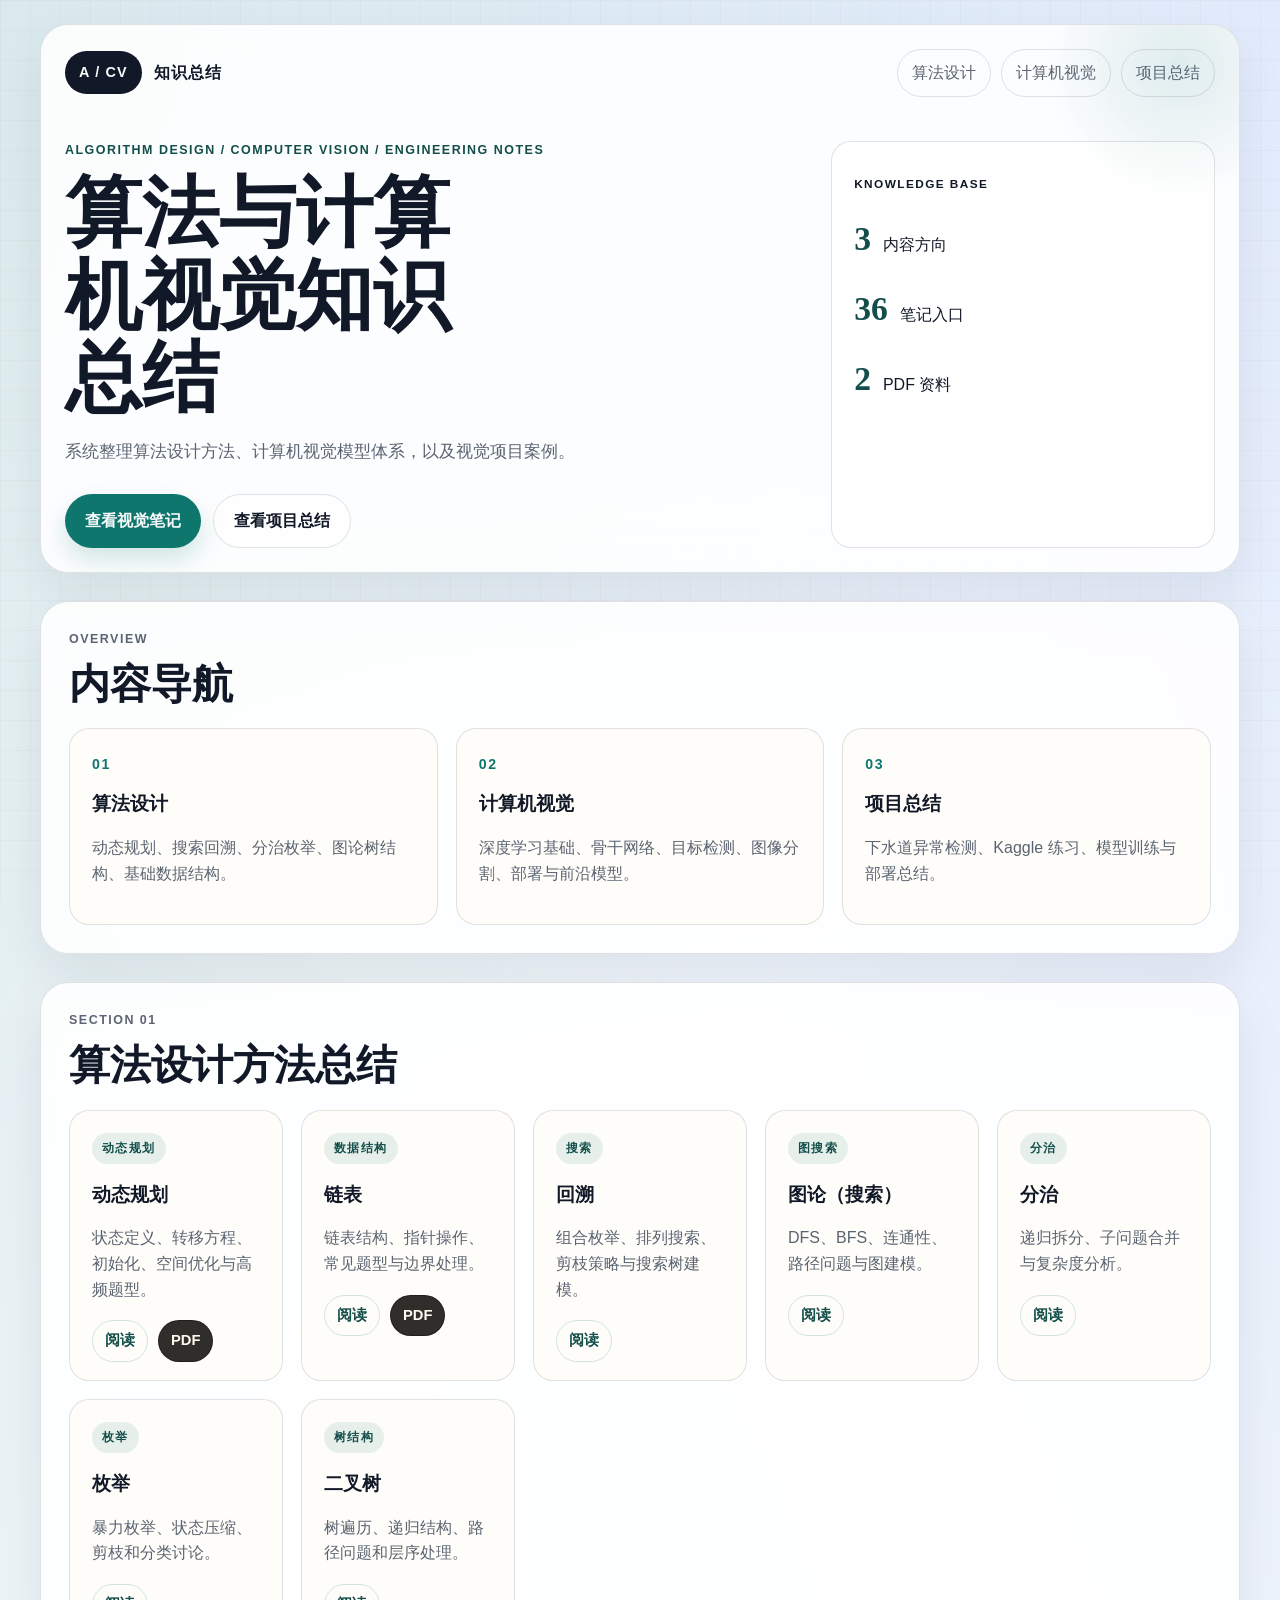
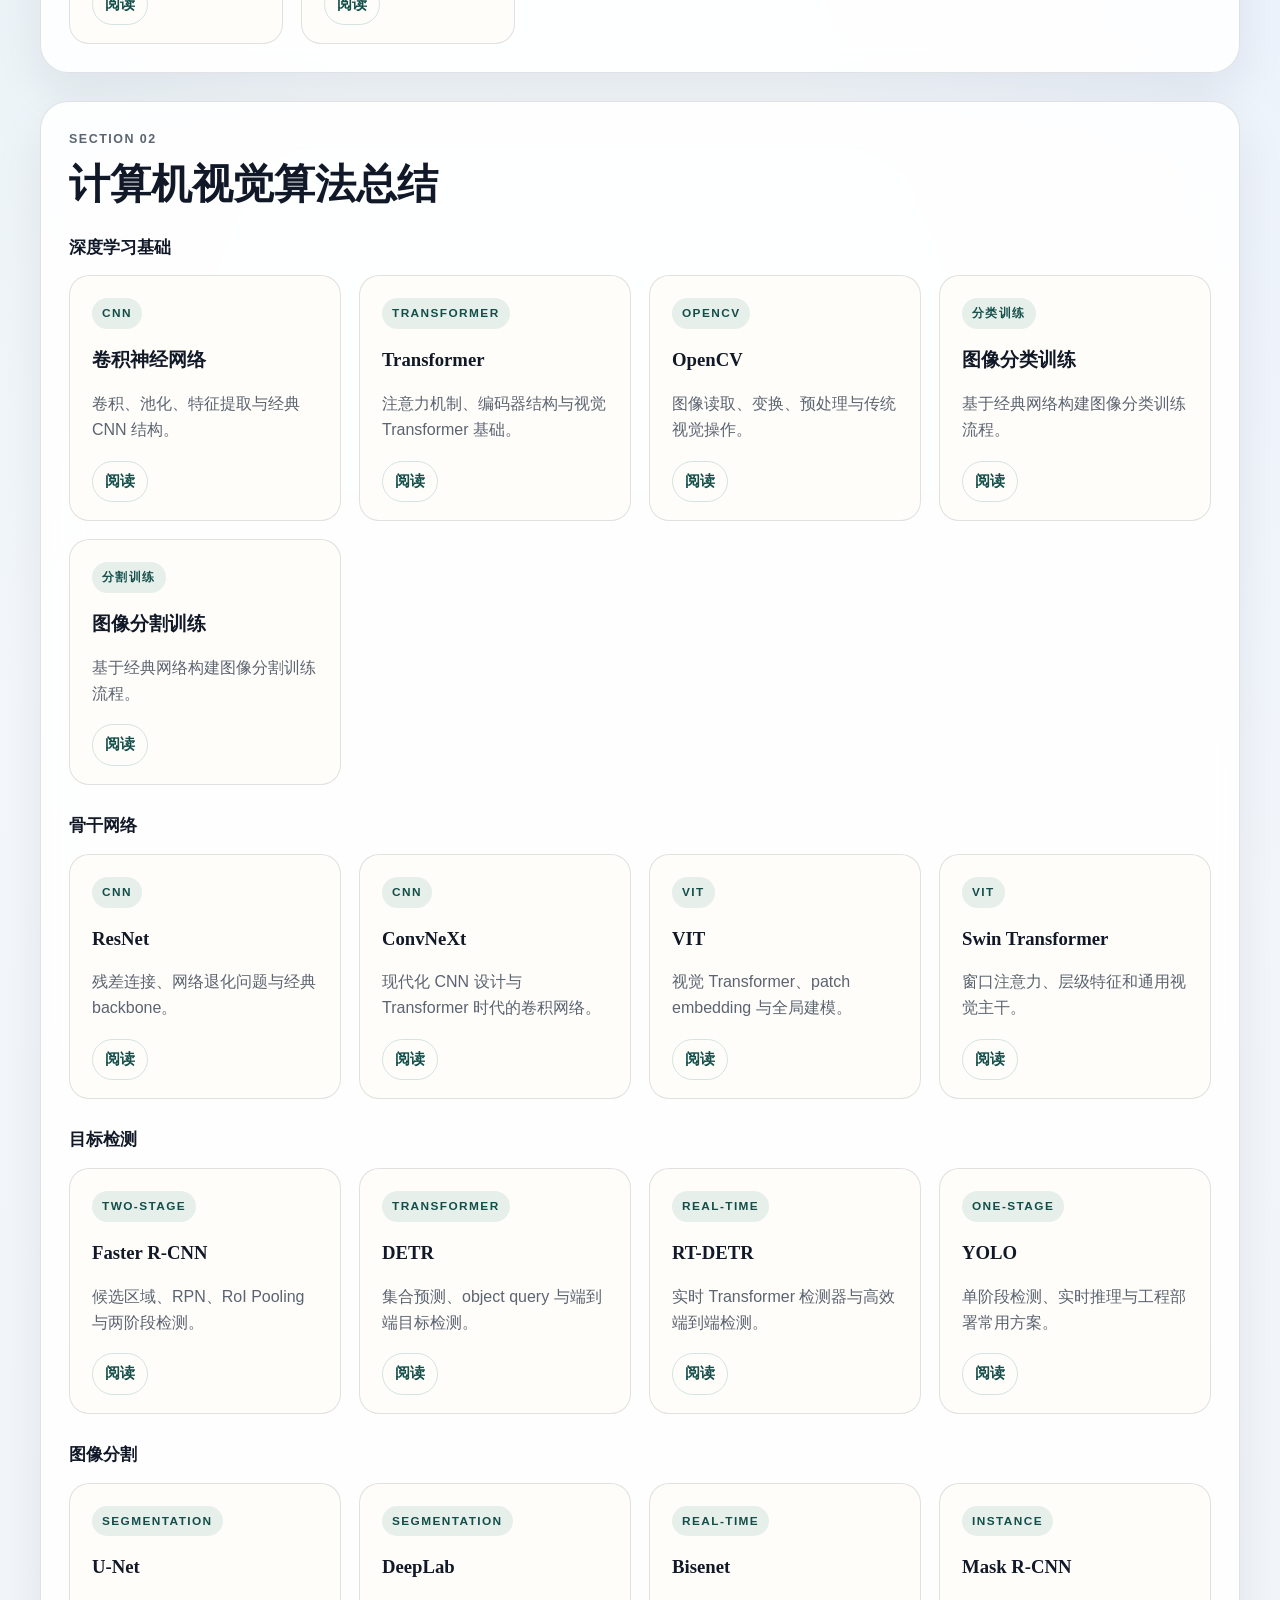
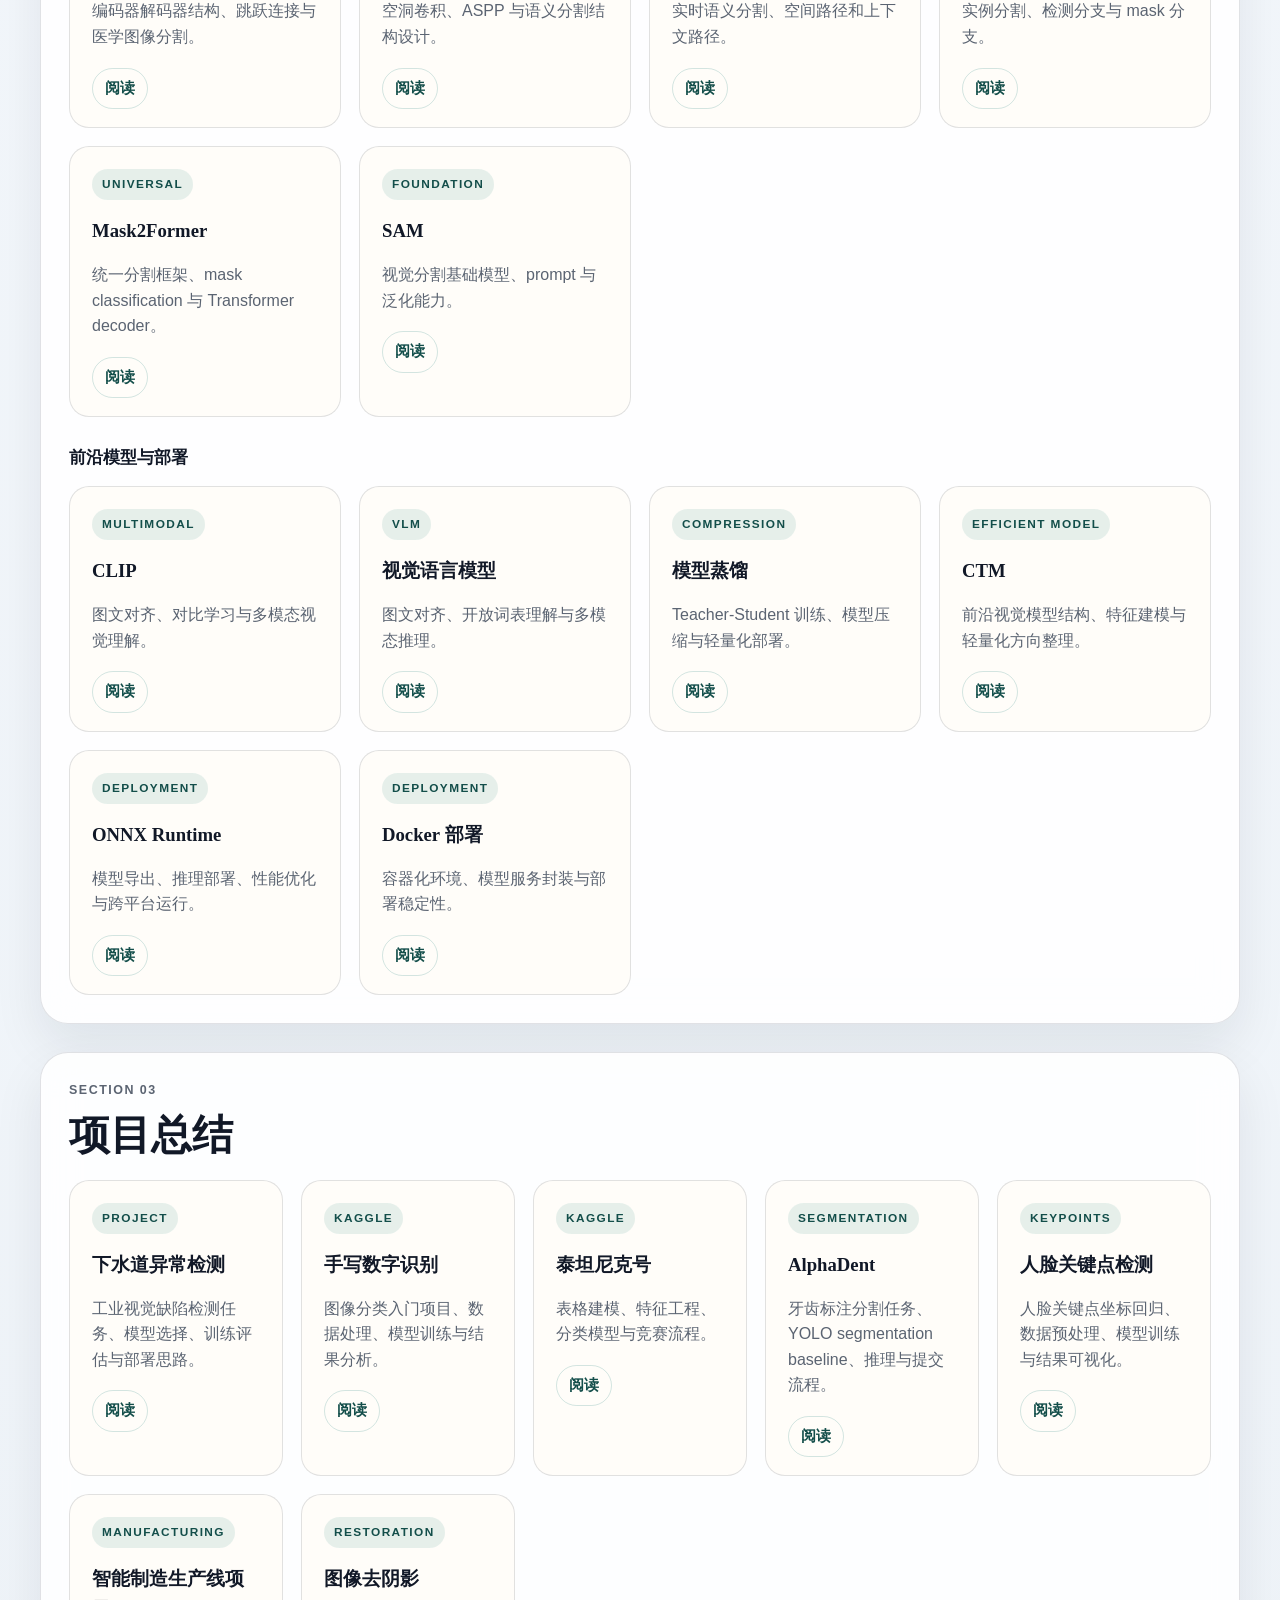
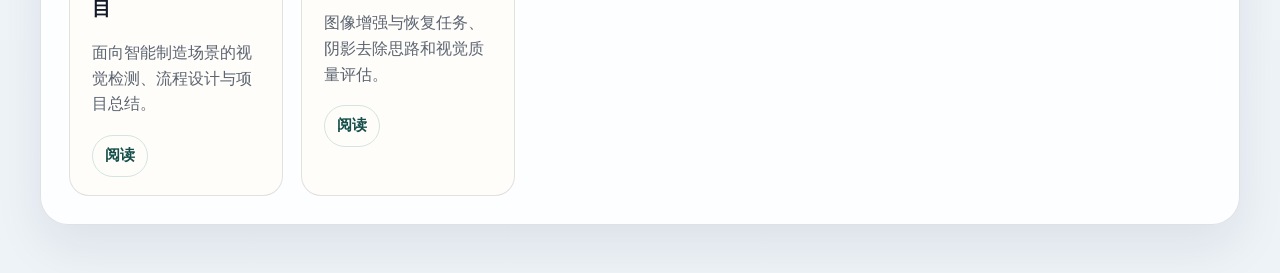
==== commit c1f23236: "update" ====
--- a/index.html
+++ b/index.html
@@ -257,6 +257,12 @@
             <div class="card-links"><a href="./note-viewer.html?file=assets/%E4%B8%8B%E6%B0%B4%E9%81%93%E5%BC%82%E5%B8%B8%E6%A3%80%E6%B5%8B%E7%AC%94%E8%AE%B0/%E8%AE%A1%E7%AE%97%E6%9C%BA%E8%A7%86%E8%A7%89/Kaggle/AlphaDent.md&title=AlphaDent">阅读</a></div>
           </article>
           <article class="content-card">
+            <span class="tag">Keypoints</span>
+            <h3>人脸关键点检测</h3>
+            <p>人脸关键点坐标回归、数据预处理、模型训练与结果可视化。</p>
+            <div class="card-links"><a href="./note-viewer.html?file=assets/%E4%B8%8B%E6%B0%B4%E9%81%93%E5%BC%82%E5%B8%B8%E6%A3%80%E6%B5%8B%E7%AC%94%E8%AE%B0/%E8%AE%A1%E7%AE%97%E6%9C%BA%E8%A7%86%E8%A7%89/Kaggle/Facial_Keypoints_Detection.md&title=%E4%BA%BA%E8%84%B8%E5%85%B3%E9%94%AE%E7%82%B9%E6%A3%80%E6%B5%8B">阅读</a></div>
+          </article>
+          <article class="content-card">
             <span class="tag">Manufacturing</span>
             <h3>智能制造生产线项目</h3>
             <p>面向智能制造场景的视觉检测、流程设计与项目总结。</p>
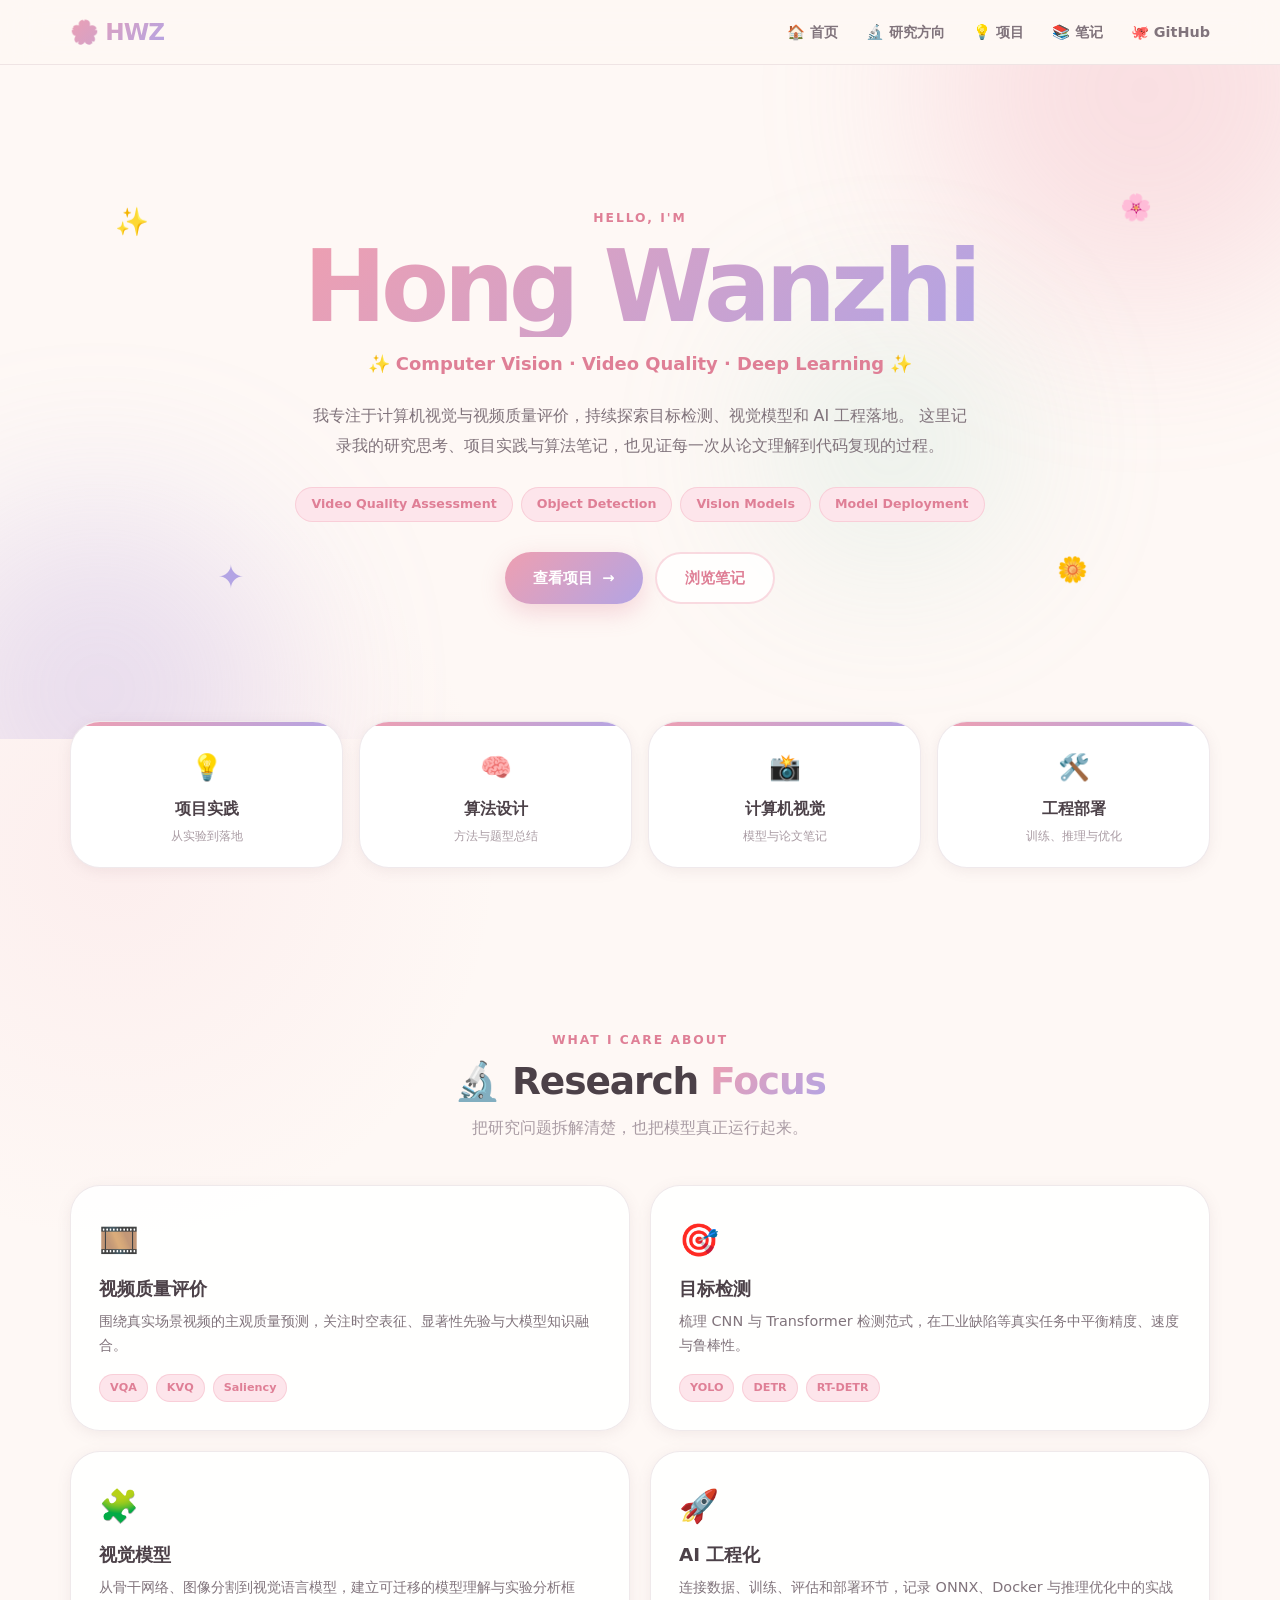
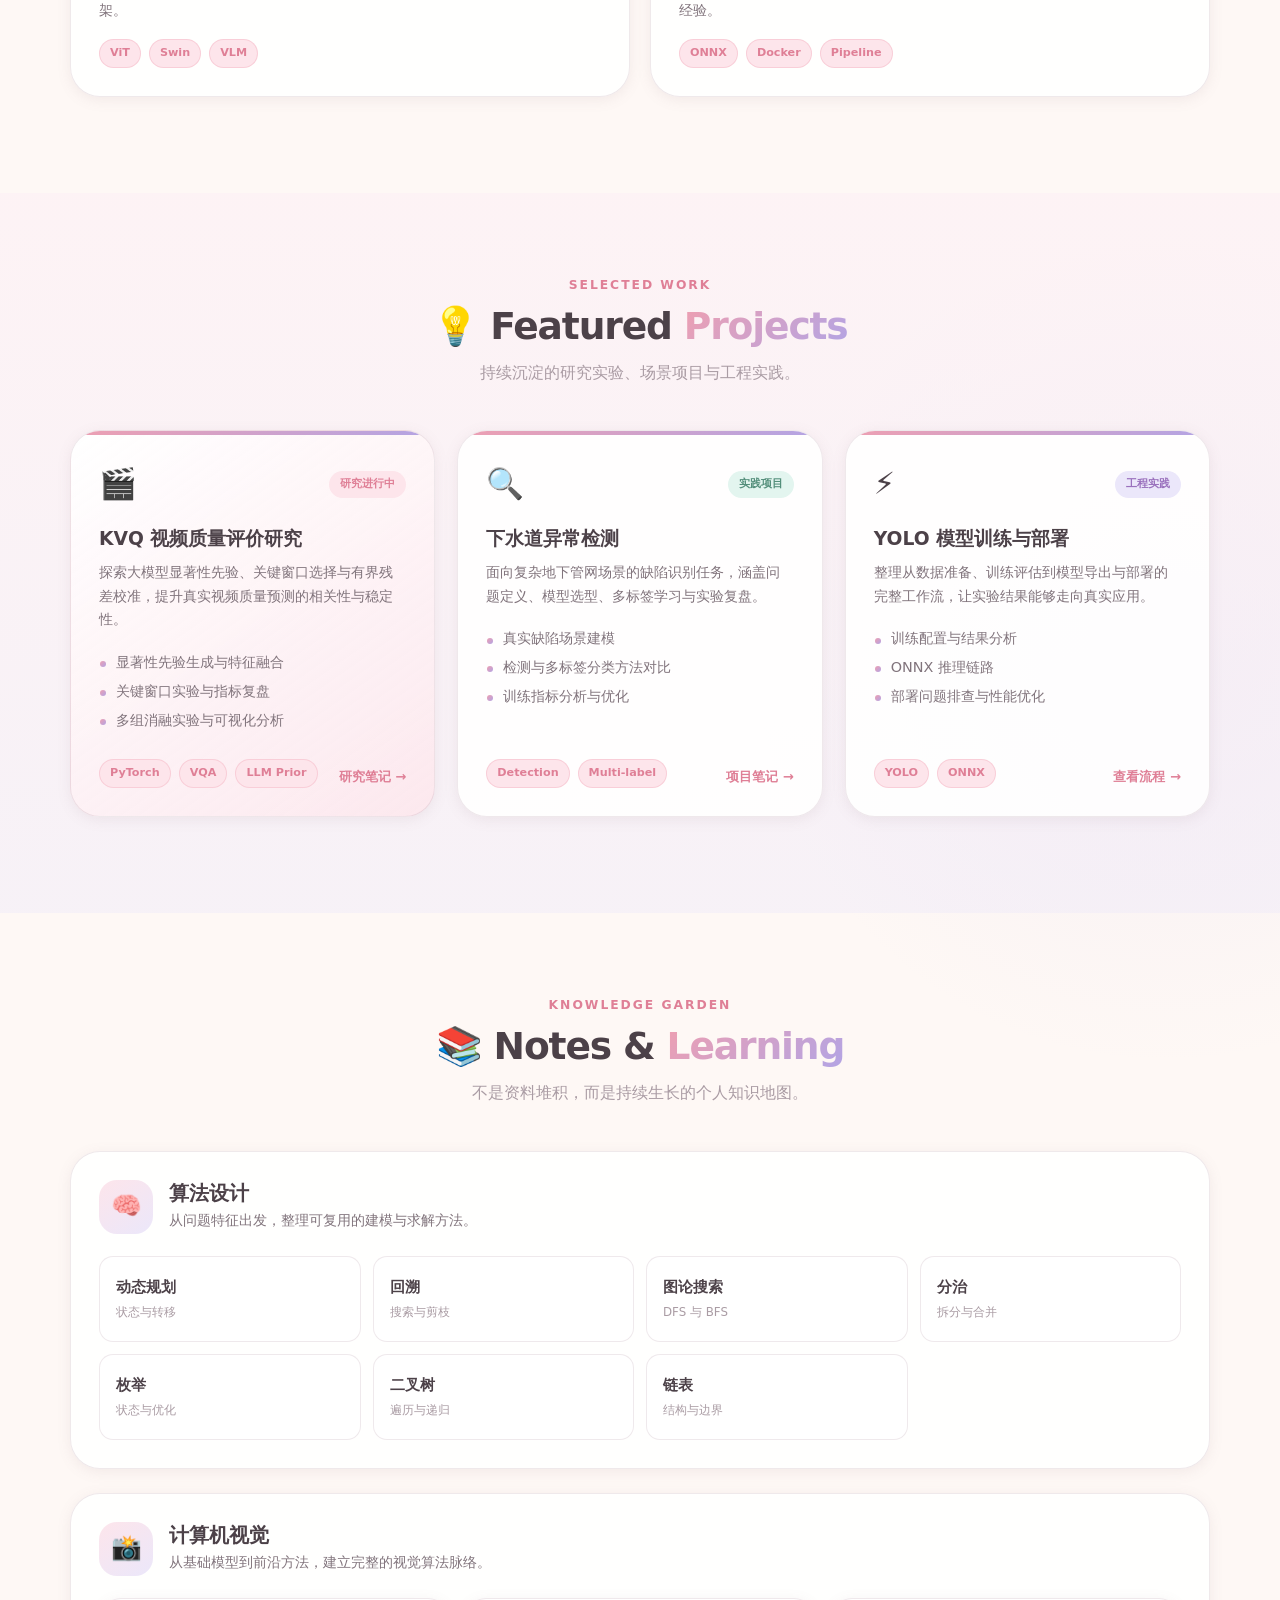
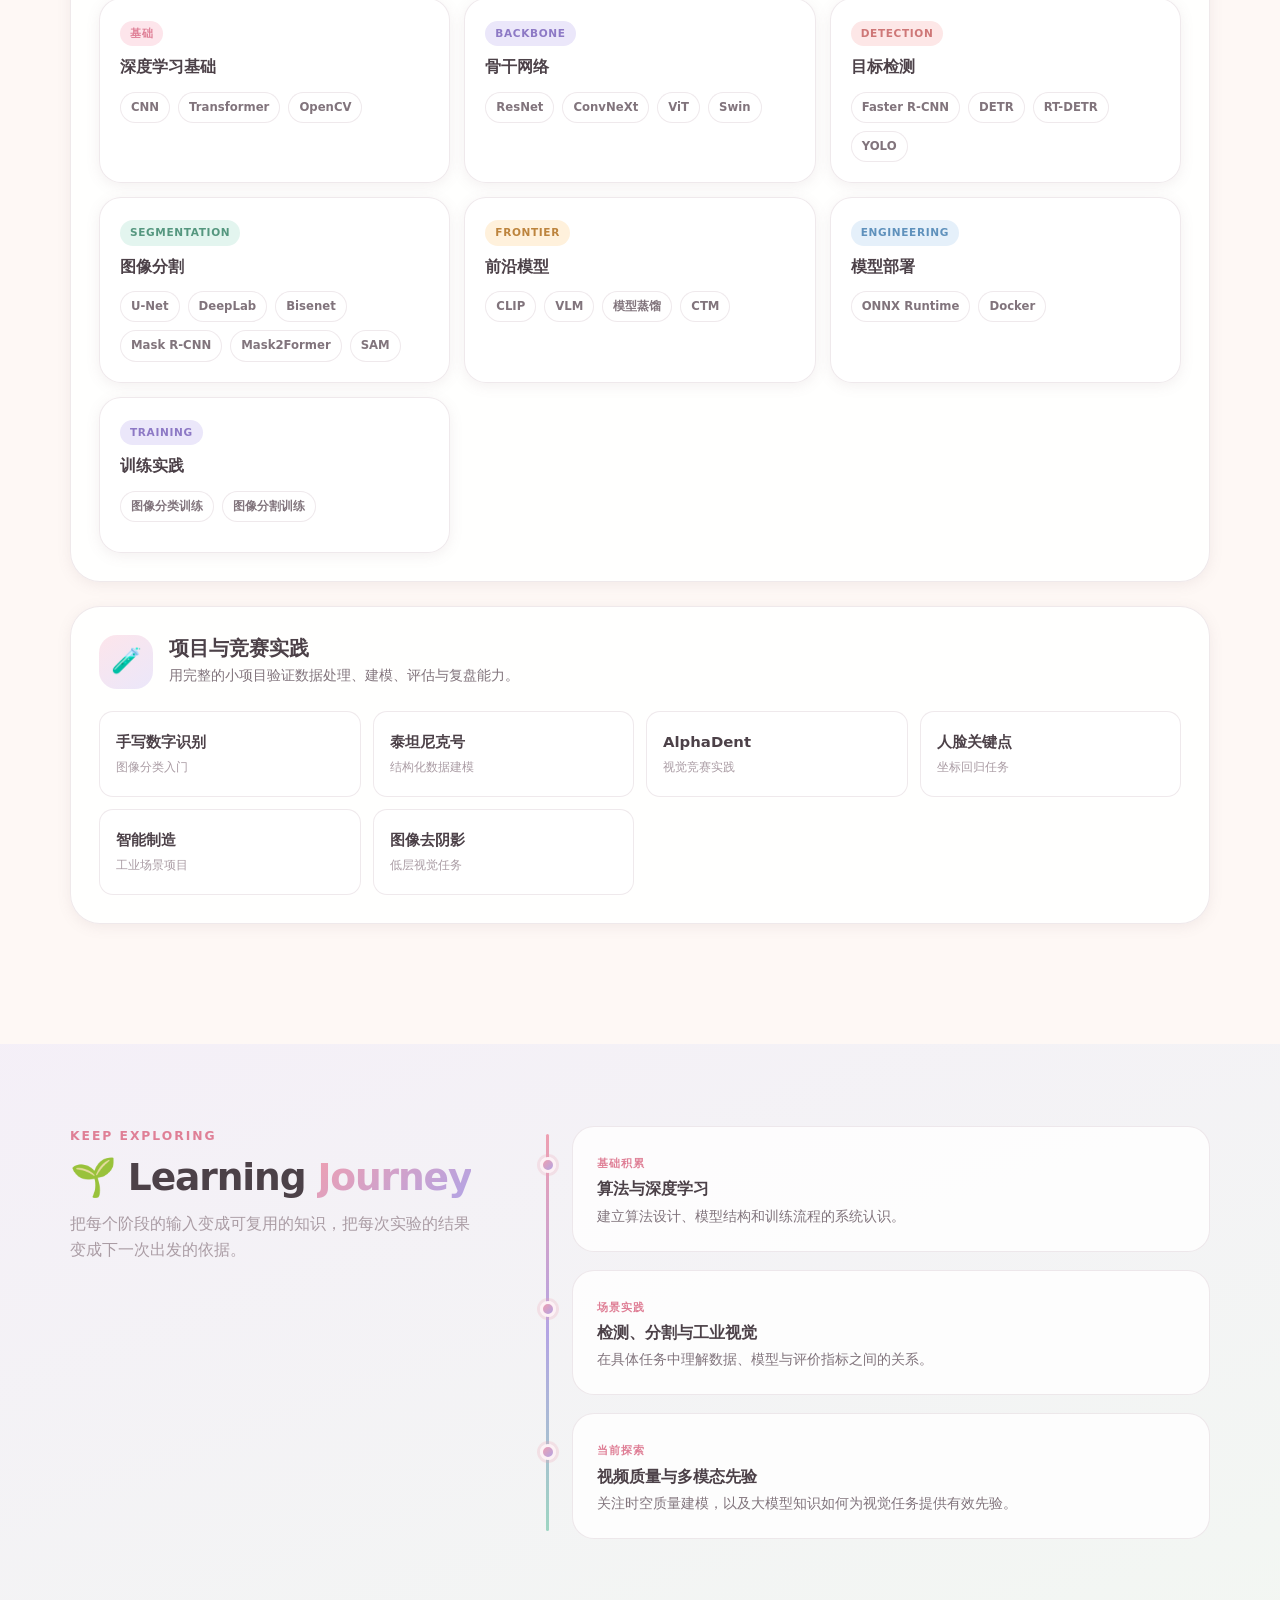
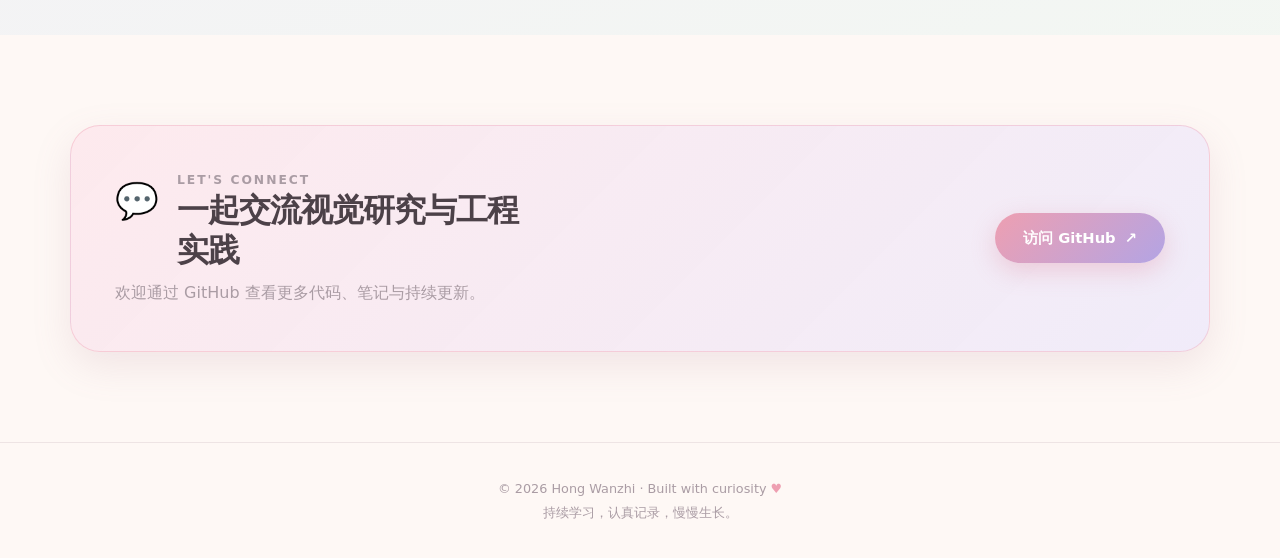
==== commit 0d3e8838: "Redesign personal blog" ====
--- a/index.html
+++ b/index.html
@@ -3,280 +3,329 @@
 <head>
   <meta charset="UTF-8">
   <meta name="viewport" content="width=device-width, initial-scale=1.0">
-  <title>算法与计算机视觉知识总结</title>
+  <meta name="description" content="Hong Wanzhi 的个人研究与学习主页，聚焦计算机视觉、视频质量评价、深度学习与算法设计。">
+  <meta name="theme-color" content="#fef8f5">
+  <title>Hong Wanzhi | Computer Vision &amp; AI</title>
   <link rel="stylesheet" href="./styles.css">
 </head>
 <body>
-  <div class="page-shell">
-    <header class="hero">
-      <nav class="topbar">
-        <div class="brand">
-          <span class="brand-mark">A / CV</span>
-          <span class="brand-text">知识总结</span>
-        </div>
-        <div class="topbar-links">
-          <a href="#algorithm">算法设计</a>
-          <a href="#vision">计算机视觉</a>
-          <a href="#project">项目总结</a>
-        </div>
-      </nav>
-
-      <div class="hero-grid">
-        <section class="hero-copy">
-          <p class="eyebrow">Algorithm Design / Computer Vision / Engineering Notes</p>
-          <h1>算法与计算机视觉知识总结</h1>
-          <p class="hero-text">
-            系统整理算法设计方法、计算机视觉模型体系，以及视觉项目案例。
-          </p>
-          <div class="hero-actions">
-            <a class="button button-primary" href="#vision">查看视觉笔记</a>
-            <a class="button button-secondary" href="#project">查看项目总结</a>
-          </div>
-        </section>
-
-        <aside class="hero-panel">
-          <div class="panel-card">
-            <p class="panel-label">Knowledge Base</p>
-            <ul class="stat-list">
-              <li><strong>3</strong><span>内容方向</span></li>
-              <li><strong>36</strong><span>笔记入口</span></li>
-              <li><strong>2</strong><span>PDF 资料</span></li>
+  <nav class="navbar" aria-label="主导航">
+    <div class="navbar-inner container">
+      <a class="navbar-brand gradient-text" href="#home" aria-label="返回首页">🌸 HWZ</a>
+      <div class="navbar-links">
+        <a class="navbar-link" href="#home">🏠 首页</a>
+        <a class="navbar-link" href="#research">🔬 研究方向</a>
+        <a class="navbar-link" href="#projects">💡 项目</a>
+        <a class="navbar-link" href="#notes">📚 笔记</a>
+        <a class="navbar-link" href="https://github.com/hongwanzhi123" target="_blank" rel="noreferrer">🐙 GitHub</a>
+      </div>
+    </div>
+  </nav>
+
+  <main>
+    <header id="home" class="hero">
+      <div class="hero-orb hero-orb-pink"></div>
+      <div class="hero-orb hero-orb-purple"></div>
+      <div class="hero-orb hero-orb-mint"></div>
+      <span class="sparkle sparkle-1" aria-hidden="true">✨</span>
+      <span class="sparkle sparkle-2" aria-hidden="true">🌸</span>
+      <span class="sparkle sparkle-3" aria-hidden="true">✦</span>
+      <span class="sparkle sparkle-4" aria-hidden="true">🌼</span>
+
+      <p class="hero-kicker reveal">Hello, I'm</p>
+      <h1 class="hero-name gradient-text reveal delay-1">Hong Wanzhi</h1>
+      <p class="hero-subtitle reveal delay-2">✨ Computer Vision · Video Quality · Deep Learning ✨</p>
+      <p class="hero-bio reveal delay-3">
+        我专注于计算机视觉与视频质量评价，持续探索目标检测、视觉模型和 AI 工程落地。
+        这里记录我的研究思考、项目实践与算法笔记，也见证每一次从论文理解到代码复现的过程。
+      </p>
+      <div class="hero-tags reveal delay-4" aria-label="研究关键词">
+        <span class="badge">Video Quality Assessment</span>
+        <span class="badge">Object Detection</span>
+        <span class="badge">Vision Models</span>
+        <span class="badge">Model Deployment</span>
+      </div>
+      <div class="hero-actions reveal delay-4">
+        <a class="btn btn-primary" href="#projects">查看项目 <span aria-hidden="true">→</span></a>
+        <a class="btn btn-secondary" href="#notes">浏览笔记</a>
+      </div>
+    </header>
+
+    <section class="quick-links container" aria-label="内容导航">
+      <a class="quick-card" href="#projects">
+        <span class="quick-icon">💡</span>
+        <strong>项目实践</strong>
+        <small>从实验到落地</small>
+      </a>
+      <a class="quick-card" href="#algorithm">
+        <span class="quick-icon">🧠</span>
+        <strong>算法设计</strong>
+        <small>方法与题型总结</small>
+      </a>
+      <a class="quick-card" href="#vision">
+        <span class="quick-icon">📸</span>
+        <strong>计算机视觉</strong>
+        <small>模型与论文笔记</small>
+      </a>
+      <a class="quick-card" href="#engineering">
+        <span class="quick-icon">🛠️</span>
+        <strong>工程部署</strong>
+        <small>训练、推理与优化</small>
+      </a>
+    </section>
+
+    <section id="research" class="section container">
+      <div class="section-header">
+        <p class="section-eyebrow">What I care about</p>
+        <h2>🔬 Research <span class="gradient-text">Focus</span></h2>
+        <p>把研究问题拆解清楚，也把模型真正运行起来。</p>
+      </div>
+      <div class="research-grid">
+        <article class="card research-card">
+          <span class="card-icon">🎞️</span>
+          <h3>视频质量评价</h3>
+          <p>围绕真实场景视频的主观质量预测，关注时空表征、显著性先验与大模型知识融合。</p>
+          <div class="mini-tags"><span>VQA</span><span>KVQ</span><span>Saliency</span></div>
+        </article>
+        <article class="card research-card">
+          <span class="card-icon">🎯</span>
+          <h3>目标检测</h3>
+          <p>梳理 CNN 与 Transformer 检测范式，在工业缺陷等真实任务中平衡精度、速度与鲁棒性。</p>
+          <div class="mini-tags"><span>YOLO</span><span>DETR</span><span>RT-DETR</span></div>
+        </article>
+        <article class="card research-card">
+          <span class="card-icon">🧩</span>
+          <h3>视觉模型</h3>
+          <p>从骨干网络、图像分割到视觉语言模型，建立可迁移的模型理解与实验分析框架。</p>
+          <div class="mini-tags"><span>ViT</span><span>Swin</span><span>VLM</span></div>
+        </article>
+        <article class="card research-card">
+          <span class="card-icon">🚀</span>
+          <h3>AI 工程化</h3>
+          <p>连接数据、训练、评估和部署环节，记录 ONNX、Docker 与推理优化中的实战经验。</p>
+          <div class="mini-tags"><span>ONNX</span><span>Docker</span><span>Pipeline</span></div>
+        </article>
+      </div>
+    </section>
+
+    <section id="projects" class="section section-tint">
+      <div class="container">
+        <div class="section-header">
+          <p class="section-eyebrow">Selected work</p>
+          <h2>💡 Featured <span class="gradient-text">Projects</span></h2>
+          <p>持续沉淀的研究实验、场景项目与工程实践。</p>
+        </div>
+        <div class="project-grid">
+          <article class="project-card featured-project">
+            <div class="project-topline">
+              <span class="project-icon">🎬</span>
+              <span class="status status-research">研究进行中</span>
+            </div>
+            <h3>KVQ 视频质量评价研究</h3>
+            <p>探索大模型显著性先验、关键窗口选择与有界残差校准，提升真实视频质量预测的相关性与稳定性。</p>
+            <ul class="project-points">
+              <li>显著性先验生成与特征融合</li>
+              <li>关键窗口实验与指标复盘</li>
+              <li>多组消融实验与可视化分析</li>
             </ul>
-          </div>
-        </aside>
-      </div>
-    </header>
-
-    <main id="sections">
-      <section class="overview">
-        <div class="section-heading">
-          <p class="section-kicker">Overview</p>
-          <h2>内容导航</h2>
-        </div>
-        <div class="overview-grid">
-          <a class="overview-card" href="#algorithm">
-            <span class="overview-index">01</span>
-            <h3>算法设计</h3>
-            <p>动态规划、搜索回溯、分治枚举、图论树结构、基础数据结构。</p>
-          </a>
-          <a class="overview-card" href="#vision">
-            <span class="overview-index">02</span>
-            <h3>计算机视觉</h3>
-            <p>深度学习基础、骨干网络、目标检测、图像分割、部署与前沿模型。</p>
-          </a>
-          <a class="overview-card" href="#project">
-            <span class="overview-index">03</span>
-            <h3>项目总结</h3>
-            <p>下水道异常检测、Kaggle 练习、模型训练与部署总结。</p>
-          </a>
-        </div>
-      </section>
-
-      <section id="algorithm" class="content-section">
-        <div class="section-heading">
-          <p class="section-kicker">Section 01</p>
-          <h2>算法设计方法总结</h2>
-        </div>
-        <div class="card-grid">
-          <article class="content-card">
-            <span class="tag">动态规划</span>
-            <h3>动态规划</h3>
-            <p>状态定义、转移方程、初始化、空间优化与高频题型。</p>
-            <div class="card-links">
-              <a href="./note-viewer.html?file=%E5%8A%A8%E6%80%81%E8%A7%84%E5%88%92.md&title=%E5%8A%A8%E6%80%81%E8%A7%84%E5%88%92&pdf=%E5%8A%A8%E6%80%81%E8%A7%84%E5%88%92.pdf">阅读</a>
-              <a href="./动态规划.pdf" download>PDF</a>
-            </div>
-          </article>
-          <article class="content-card">
-            <span class="tag">数据结构</span>
-            <h3>链表</h3>
-            <p>链表结构、指针操作、常见题型与边界处理。</p>
-            <div class="card-links">
-              <a href="./note-viewer.html?file=%E9%93%BE%E8%A1%A8.md&title=%E9%93%BE%E8%A1%A8&pdf=%E9%93%BE%E8%A1%A8.pdf">阅读</a>
-              <a href="./链表.pdf" download>PDF</a>
-            </div>
-          </article>
-          <article class="content-card">
-            <span class="tag">搜索</span>
-            <h3>回溯</h3>
-            <p>组合枚举、排列搜索、剪枝策略与搜索树建模。</p>
-            <div class="card-links">
-              <a href="./note-viewer.html?file=%E5%9B%9E%E6%BA%AF.md&title=%E5%9B%9E%E6%BA%AF">阅读</a>
-            </div>
-          </article>
-          <article class="content-card">
-            <span class="tag">图搜索</span>
-            <h3>图论（搜索）</h3>
-            <p>DFS、BFS、连通性、路径问题与图建模。</p>
-            <div class="card-links">
-              <a href="./note-viewer.html?file=%E5%9B%BE%E8%AE%BA%EF%BC%88%E6%90%9C%E7%B4%A2%EF%BC%89.md&title=%E5%9B%BE%E8%AE%BA%EF%BC%88%E6%90%9C%E7%B4%A2%EF%BC%89">阅读</a>
-            </div>
-          </article>
-          <article class="content-card">
-            <span class="tag">分治</span>
-            <h3>分治</h3>
-            <p>递归拆分、子问题合并与复杂度分析。</p>
-            <div class="card-links">
-              <a href="./note-viewer.html?file=%E5%88%86%E6%B2%BB.md&title=%E5%88%86%E6%B2%BB">阅读</a>
-            </div>
-          </article>
-          <article class="content-card">
-            <span class="tag">枚举</span>
-            <h3>枚举</h3>
-            <p>暴力枚举、状态压缩、剪枝和分类讨论。</p>
-            <div class="card-links">
-              <a href="./note-viewer.html?file=%E6%9E%9A%E4%B8%BE.md&title=%E6%9E%9A%E4%B8%BE">阅读</a>
-            </div>
-          </article>
-          <article class="content-card">
-            <span class="tag">树结构</span>
-            <h3>二叉树</h3>
-            <p>树遍历、递归结构、路径问题和层序处理。</p>
-            <div class="card-links">
-              <a href="./note-viewer.html?file=%E4%BA%8C%E5%8F%89%E6%A0%91.md&title=%E4%BA%8C%E5%8F%89%E6%A0%91">阅读</a>
-            </div>
-          </article>
-        </div>
-      </section>
-
-      <section id="vision" class="content-section">
-        <div class="section-heading">
-          <p class="section-kicker">Section 02</p>
-          <h2>计算机视觉算法总结</h2>
-        </div>
-
-        <div class="module-block">
-          <h3 class="module-title">深度学习基础</h3>
-          <div class="card-grid compact-grid">
-            <article class="content-card">
-              <span class="tag">CNN</span>
-              <h3>卷积神经网络</h3>
-              <p>卷积、池化、特征提取与经典 CNN 结构。</p>
-              <div class="card-links"><a href="./note-viewer.html?file=assets/%E4%B8%8B%E6%B0%B4%E9%81%93%E5%BC%82%E5%B8%B8%E6%A3%80%E6%B5%8B%E7%AC%94%E8%AE%B0/%E8%AE%A1%E7%AE%97%E6%9C%BA%E8%A7%86%E8%A7%89/%E6%B7%B1%E5%BA%A6%E5%AD%A6%E4%B9%A0%E5%9F%BA%E7%A1%80/%E5%8D%B7%E7%A7%AF%E7%A5%9E%E7%BB%8F%E7%BD%91%E7%BB%9C.md&title=%E5%8D%B7%E7%A7%AF%E7%A5%9E%E7%BB%8F%E7%BD%91%E7%BB%9C">阅读</a></div>
-            </article>
-            <article class="content-card">
-              <span class="tag">Transformer</span>
-              <h3>Transformer</h3>
-              <p>注意力机制、编码器结构与视觉 Transformer 基础。</p>
-              <div class="card-links"><a href="./note-viewer.html?file=assets/%E4%B8%8B%E6%B0%B4%E9%81%93%E5%BC%82%E5%B8%B8%E6%A3%80%E6%B5%8B%E7%AC%94%E8%AE%B0/%E8%AE%A1%E7%AE%97%E6%9C%BA%E8%A7%86%E8%A7%89/%E6%B7%B1%E5%BA%A6%E5%AD%A6%E4%B9%A0%E5%9F%BA%E7%A1%80/Transformer.md&title=Transformer">阅读</a></div>
-            </article>
-            <article class="content-card">
-              <span class="tag">OpenCV</span>
-              <h3>OpenCV</h3>
-              <p>图像读取、变换、预处理与传统视觉操作。</p>
-              <div class="card-links"><a href="./note-viewer.html?file=assets/%E4%B8%8B%E6%B0%B4%E9%81%93%E5%BC%82%E5%B8%B8%E6%A3%80%E6%B5%8B%E7%AC%94%E8%AE%B0/%E8%AE%A1%E7%AE%97%E6%9C%BA%E8%A7%86%E8%A7%89/%E6%B7%B1%E5%BA%A6%E5%AD%A6%E4%B9%A0%E5%9F%BA%E7%A1%80/OpenCV.md&title=OpenCV">阅读</a></div>
-            </article>
-            <article class="content-card">
-              <span class="tag">分类训练</span>
-              <h3>图像分类训练</h3>
-              <p>基于经典网络构建图像分类训练流程。</p>
-              <div class="card-links"><a href="./note-viewer.html?file=assets/%E4%B8%8B%E6%B0%B4%E9%81%93%E5%BC%82%E5%B8%B8%E6%A3%80%E6%B5%8B%E7%AC%94%E8%AE%B0/%E8%AE%A1%E7%AE%97%E6%9C%BA%E8%A7%86%E8%A7%89/%E6%B7%B1%E5%BA%A6%E5%AD%A6%E4%B9%A0%E5%9F%BA%E7%A1%80/%E5%9F%BA%E4%BA%8E%E7%BB%8F%E5%85%B8%E7%BD%91%E7%BB%9C%E6%A8%A1%E5%9E%8B%E8%BF%9B%E8%A1%8C%E6%9E%84%E5%BB%BA%E8%AE%AD%E7%BB%83%E5%9B%BE%E5%83%8F%E5%88%86%E7%B1%BB%E6%A8%A1%E5%9E%8B.md&title=%E5%9B%BE%E5%83%8F%E5%88%86%E7%B1%BB%E8%AE%AD%E7%BB%83">阅读</a></div>
-            </article>
-            <article class="content-card">
-              <span class="tag">分割训练</span>
-              <h3>图像分割训练</h3>
-              <p>基于经典网络构建图像分割训练流程。</p>
-              <div class="card-links"><a href="./note-viewer.html?file=assets/%E4%B8%8B%E6%B0%B4%E9%81%93%E5%BC%82%E5%B8%B8%E6%A3%80%E6%B5%8B%E7%AC%94%E8%AE%B0/%E8%AE%A1%E7%AE%97%E6%9C%BA%E8%A7%86%E8%A7%89/%E6%B7%B1%E5%BA%A6%E5%AD%A6%E4%B9%A0%E5%9F%BA%E7%A1%80/%E5%9F%BA%E4%BA%8E%E7%BB%8F%E5%85%B8%E7%BD%91%E7%BB%9C%E6%A8%A1%E5%9E%8B%E8%BF%9B%E8%A1%8C%E6%9E%84%E5%BB%BA%E8%AE%AD%E7%BB%83%E5%9B%BE%E5%83%8F%E5%88%86%E5%89%B2%E6%A8%A1%E5%9E%8B.md&title=%E5%9B%BE%E5%83%8F%E5%88%86%E5%89%B2%E8%AE%AD%E7%BB%83">阅读</a></div>
-            </article>
-          </div>
-        </div>
-
-        <div class="module-block">
-          <h3 class="module-title">骨干网络</h3>
-          <div class="card-grid compact-grid">
-            <article class="content-card"><span class="tag">CNN</span><h3>ResNet</h3><p>残差连接、网络退化问题与经典 backbone。</p><div class="card-links"><a href="./note-viewer.html?file=assets/%E4%B8%8B%E6%B0%B4%E9%81%93%E5%BC%82%E5%B8%B8%E6%A3%80%E6%B5%8B%E7%AC%94%E8%AE%B0/%E8%AE%A1%E7%AE%97%E6%9C%BA%E8%A7%86%E8%A7%89/%E9%AA%A8%E5%B9%B2%E7%BD%91%E7%BB%9C/ResNet.md&title=ResNet">阅读</a></div></article>
-            <article class="content-card"><span class="tag">CNN</span><h3>ConvNeXt</h3><p>现代化 CNN 设计与 Transformer 时代的卷积网络。</p><div class="card-links"><a href="./note-viewer.html?file=assets/%E4%B8%8B%E6%B0%B4%E9%81%93%E5%BC%82%E5%B8%B8%E6%A3%80%E6%B5%8B%E7%AC%94%E8%AE%B0/%E8%AE%A1%E7%AE%97%E6%9C%BA%E8%A7%86%E8%A7%89/%E9%AA%A8%E5%B9%B2%E7%BD%91%E7%BB%9C/ConvNeXt.md&title=ConvNeXt">阅读</a></div></article>
-            <article class="content-card"><span class="tag">ViT</span><h3>VIT</h3><p>视觉 Transformer、patch embedding 与全局建模。</p><div class="card-links"><a href="./note-viewer.html?file=assets/%E4%B8%8B%E6%B0%B4%E9%81%93%E5%BC%82%E5%B8%B8%E6%A3%80%E6%B5%8B%E7%AC%94%E8%AE%B0/%E8%AE%A1%E7%AE%97%E6%9C%BA%E8%A7%86%E8%A7%89/%E9%AA%A8%E5%B9%B2%E7%BD%91%E7%BB%9C/VIT.md&title=VIT">阅读</a></div></article>
-            <article class="content-card"><span class="tag">ViT</span><h3>Swin Transformer</h3><p>窗口注意力、层级特征和通用视觉主干。</p><div class="card-links"><a href="./note-viewer.html?file=assets/%E4%B8%8B%E6%B0%B4%E9%81%93%E5%BC%82%E5%B8%B8%E6%A3%80%E6%B5%8B%E7%AC%94%E8%AE%B0/%E8%AE%A1%E7%AE%97%E6%9C%BA%E8%A7%86%E8%A7%89/%E9%AA%A8%E5%B9%B2%E7%BD%91%E7%BB%9C/SwinTransformer.md&title=Swin%20Transformer">阅读</a></div></article>
-          </div>
-        </div>
-
-        <div class="module-block">
-          <h3 class="module-title">目标检测</h3>
-          <div class="card-grid compact-grid">
-            <article class="content-card"><span class="tag">Two-stage</span><h3>Faster R-CNN</h3><p>候选区域、RPN、RoI Pooling 与两阶段检测。</p><div class="card-links"><a href="./note-viewer.html?file=assets/%E4%B8%8B%E6%B0%B4%E9%81%93%E5%BC%82%E5%B8%B8%E6%A3%80%E6%B5%8B%E7%AC%94%E8%AE%B0/%E8%AE%A1%E7%AE%97%E6%9C%BA%E8%A7%86%E8%A7%89/%E7%9B%AE%E6%A0%87%E6%A3%80%E6%B5%8B/FasterR-CNN.md&title=Faster%20R-CNN">阅读</a></div></article>
-            <article class="content-card"><span class="tag">Transformer</span><h3>DETR</h3><p>集合预测、object query 与端到端目标检测。</p><div class="card-links"><a href="./note-viewer.html?file=assets/%E4%B8%8B%E6%B0%B4%E9%81%93%E5%BC%82%E5%B8%B8%E6%A3%80%E6%B5%8B%E7%AC%94%E8%AE%B0/%E8%AE%A1%E7%AE%97%E6%9C%BA%E8%A7%86%E8%A7%89/%E7%9B%AE%E6%A0%87%E6%A3%80%E6%B5%8B/DETR.md&title=DETR">阅读</a></div></article>
-            <article class="content-card"><span class="tag">Real-time</span><h3>RT-DETR</h3><p>实时 Transformer 检测器与高效端到端检测。</p><div class="card-links"><a href="./note-viewer.html?file=assets/%E4%B8%8B%E6%B0%B4%E9%81%93%E5%BC%82%E5%B8%B8%E6%A3%80%E6%B5%8B%E7%AC%94%E8%AE%B0/%E8%AE%A1%E7%AE%97%E6%9C%BA%E8%A7%86%E8%A7%89/%E7%9B%AE%E6%A0%87%E6%A3%80%E6%B5%8B/RT-DETR.md&title=RT-DETR">阅读</a></div></article>
-            <article class="content-card"><span class="tag">One-stage</span><h3>YOLO</h3><p>单阶段检测、实时推理与工程部署常用方案。</p><div class="card-links"><a href="./note-viewer.html?file=assets/%E4%B8%8B%E6%B0%B4%E9%81%93%E5%BC%82%E5%B8%B8%E6%A3%80%E6%B5%8B%E7%AC%94%E8%AE%B0/%E8%AE%A1%E7%AE%97%E6%9C%BA%E8%A7%86%E8%A7%89/%E7%9B%AE%E6%A0%87%E6%A3%80%E6%B5%8B/Yolo.md&title=YOLO">阅读</a></div></article>
-          </div>
-        </div>
-
-        <div class="module-block">
-          <h3 class="module-title">图像分割</h3>
-          <div class="card-grid compact-grid">
-            <article class="content-card"><span class="tag">Segmentation</span><h3>U-Net</h3><p>编码器解码器结构、跳跃连接与医学图像分割。</p><div class="card-links"><a href="./note-viewer.html?file=assets/%E4%B8%8B%E6%B0%B4%E9%81%93%E5%BC%82%E5%B8%B8%E6%A3%80%E6%B5%8B%E7%AC%94%E8%AE%B0/%E8%AE%A1%E7%AE%97%E6%9C%BA%E8%A7%86%E8%A7%89/%E5%9B%BE%E5%83%8F%E5%88%86%E5%89%B2/UNet.md&title=U-Net">阅读</a></div></article>
-            <article class="content-card"><span class="tag">Segmentation</span><h3>DeepLab</h3><p>空洞卷积、ASPP 与语义分割结构设计。</p><div class="card-links"><a href="./note-viewer.html?file=assets/%E4%B8%8B%E6%B0%B4%E9%81%93%E5%BC%82%E5%B8%B8%E6%A3%80%E6%B5%8B%E7%AC%94%E8%AE%B0/%E8%AE%A1%E7%AE%97%E6%9C%BA%E8%A7%86%E8%A7%89/%E5%9B%BE%E5%83%8F%E5%88%86%E5%89%B2/DeepLab.md&title=DeepLab">阅读</a></div></article>
-            <article class="content-card"><span class="tag">Real-time</span><h3>Bisenet</h3><p>实时语义分割、空间路径和上下文路径。</p><div class="card-links"><a href="./note-viewer.html?file=assets/%E4%B8%8B%E6%B0%B4%E9%81%93%E5%BC%82%E5%B8%B8%E6%A3%80%E6%B5%8B%E7%AC%94%E8%AE%B0/%E8%AE%A1%E7%AE%97%E6%9C%BA%E8%A7%86%E8%A7%89/%E5%9B%BE%E5%83%8F%E5%88%86%E5%89%B2/Bisenet.md&title=Bisenet">阅读</a></div></article>
-            <article class="content-card"><span class="tag">Instance</span><h3>Mask R-CNN</h3><p>实例分割、检测分支与 mask 分支。</p><div class="card-links"><a href="./note-viewer.html?file=assets/%E4%B8%8B%E6%B0%B4%E9%81%93%E5%BC%82%E5%B8%B8%E6%A3%80%E6%B5%8B%E7%AC%94%E8%AE%B0/%E8%AE%A1%E7%AE%97%E6%9C%BA%E8%A7%86%E8%A7%89/%E5%9B%BE%E5%83%8F%E5%88%86%E5%89%B2/MaskR-CNN.md&title=Mask%20R-CNN">阅读</a></div></article>
-            <article class="content-card"><span class="tag">Universal</span><h3>Mask2Former</h3><p>统一分割框架、mask classification 与 Transformer decoder。</p><div class="card-links"><a href="./note-viewer.html?file=assets/%E4%B8%8B%E6%B0%B4%E9%81%93%E5%BC%82%E5%B8%B8%E6%A3%80%E6%B5%8B%E7%AC%94%E8%AE%B0/%E8%AE%A1%E7%AE%97%E6%9C%BA%E8%A7%86%E8%A7%89/%E5%9B%BE%E5%83%8F%E5%88%86%E5%89%B2/Mask2Former.md&title=Mask2Former">阅读</a></div></article>
-            <article class="content-card"><span class="tag">Foundation</span><h3>SAM</h3><p>视觉分割基础模型、prompt 与泛化能力。</p><div class="card-links"><a href="./note-viewer.html?file=assets/%E4%B8%8B%E6%B0%B4%E9%81%93%E5%BC%82%E5%B8%B8%E6%A3%80%E6%B5%8B%E7%AC%94%E8%AE%B0/%E8%AE%A1%E7%AE%97%E6%9C%BA%E8%A7%86%E8%A7%89/%E5%9B%BE%E5%83%8F%E5%88%86%E5%89%B2/SAM.md&title=SAM">阅读</a></div></article>
-          </div>
-        </div>
-
-        <div class="module-block">
-          <h3 class="module-title">前沿模型与部署</h3>
-          <div class="card-grid compact-grid">
-            <article class="content-card"><span class="tag">Multimodal</span><h3>CLIP</h3><p>图文对齐、对比学习与多模态视觉理解。</p><div class="card-links"><a href="./note-viewer.html?file=assets/%E4%B8%8B%E6%B0%B4%E9%81%93%E5%BC%82%E5%B8%B8%E6%A3%80%E6%B5%8B%E7%AC%94%E8%AE%B0/%E8%AE%A1%E7%AE%97%E6%9C%BA%E8%A7%86%E8%A7%89/%E5%89%8D%E6%B2%BF%E6%A8%A1%E5%9E%8B/Clip.md&title=CLIP">阅读</a></div></article>
-            <article class="content-card"><span class="tag">VLM</span><h3>视觉语言模型</h3><p>图文对齐、开放词表理解与多模态推理。</p><div class="card-links"><a href="./note-viewer.html?file=assets/%E4%B8%8B%E6%B0%B4%E9%81%93%E5%BC%82%E5%B8%B8%E6%A3%80%E6%B5%8B%E7%AC%94%E8%AE%B0/%E8%AE%A1%E7%AE%97%E6%9C%BA%E8%A7%86%E8%A7%89/%E5%89%8D%E6%B2%BF%E6%A8%A1%E5%9E%8B/VLM.md&title=%E8%A7%86%E8%A7%89%E8%AF%AD%E8%A8%80%E6%A8%A1%E5%9E%8B">阅读</a></div></article>
-            <article class="content-card"><span class="tag">Compression</span><h3>模型蒸馏</h3><p>Teacher-Student 训练、模型压缩与轻量化部署。</p><div class="card-links"><a href="./note-viewer.html?file=assets/%E4%B8%8B%E6%B0%B4%E9%81%93%E5%BC%82%E5%B8%B8%E6%A3%80%E6%B5%8B%E7%AC%94%E8%AE%B0/%E8%AE%A1%E7%AE%97%E6%9C%BA%E8%A7%86%E8%A7%89/%E5%89%8D%E6%B2%BF%E6%A8%A1%E5%9E%8B/%E6%A8%A1%E5%9E%8B%E8%92%B8%E9%A6%8F.md&title=%E6%A8%A1%E5%9E%8B%E8%92%B8%E9%A6%8F">阅读</a></div></article>
-            <article class="content-card"><span class="tag">Efficient Model</span><h3>CTM</h3><p>前沿视觉模型结构、特征建模与轻量化方向整理。</p><div class="card-links"><a href="./note-viewer.html?file=assets/%E4%B8%8B%E6%B0%B4%E9%81%93%E5%BC%82%E5%B8%B8%E6%A3%80%E6%B5%8B%E7%AC%94%E8%AE%B0/%E8%AE%A1%E7%AE%97%E6%9C%BA%E8%A7%86%E8%A7%89/%E5%89%8D%E6%B2%BF%E6%A8%A1%E5%9E%8B/CTM.md&title=CTM">阅读</a></div></article>
-            <article class="content-card"><span class="tag">Deployment</span><h3>ONNX Runtime</h3><p>模型导出、推理部署、性能优化与跨平台运行。</p><div class="card-links"><a href="./note-viewer.html?file=assets/%E4%B8%8B%E6%B0%B4%E9%81%93%E5%BC%82%E5%B8%B8%E6%A3%80%E6%B5%8B%E7%AC%94%E8%AE%B0/%E8%AE%A1%E7%AE%97%E6%9C%BA%E8%A7%86%E8%A7%89/%E6%A8%A1%E5%9E%8B%E9%83%A8%E7%BD%B2/ONNX%20_ONNX%20Runtime.md&title=ONNX%20Runtime">阅读</a></div></article>
-            <article class="content-card"><span class="tag">Deployment</span><h3>Docker 部署</h3><p>容器化环境、模型服务封装与部署稳定性。</p><div class="card-links"><a href="./note-viewer.html?file=assets/%E4%B8%8B%E6%B0%B4%E9%81%93%E5%BC%82%E5%B8%B8%E6%A3%80%E6%B5%8B%E7%AC%94%E8%AE%B0/%E8%AE%A1%E7%AE%97%E6%9C%BA%E8%A7%86%E8%A7%89/%E6%A8%A1%E5%9E%8B%E9%83%A8%E7%BD%B2/Docker.md&title=Docker%20%E9%83%A8%E7%BD%B2">阅读</a></div></article>
-          </div>
-        </div>
-      </section>
-
-      <section id="project" class="content-section">
-        <div class="section-heading">
-          <p class="section-kicker">Section 03</p>
-          <h2>项目总结</h2>
-        </div>
-        <div class="card-grid">
-          <article class="content-card">
-            <span class="tag">Project</span>
+            <div class="project-footer">
+              <div class="mini-tags"><span>PyTorch</span><span>VQA</span><span>LLM Prior</span></div>
+              <a class="text-link" href="./note-viewer.html?file=assets/%E4%B8%AA%E4%BA%BA%E5%8D%9A%E5%AE%A2/%E9%A1%B9%E7%9B%AE%E6%80%BB%E7%BB%93.md&amp;title=%E9%A1%B9%E7%9B%AE%E6%80%BB%E7%BB%93">研究笔记 →</a>
+            </div>
+          </article>
+
+          <article class="project-card">
+            <div class="project-topline">
+              <span class="project-icon">🔍</span>
+              <span class="status status-complete">实践项目</span>
+            </div>
             <h3>下水道异常检测</h3>
-            <p>工业视觉缺陷检测任务、模型选择、训练评估与部署思路。</p>
-            <div class="card-links"><a href="./note-viewer.html?file=assets/%E4%B8%8B%E6%B0%B4%E9%81%93%E5%BC%82%E5%B8%B8%E6%A3%80%E6%B5%8B%E7%AC%94%E8%AE%B0/%E4%B8%8B%E6%B0%B4%E9%81%93%E5%BC%82%E5%B8%B8%E6%A3%80%E6%B5%8B.md&title=%E4%B8%8B%E6%B0%B4%E9%81%93%E5%BC%82%E5%B8%B8%E6%A3%80%E6%B5%8B">阅读</a></div>
-          </article>
-          <article class="content-card">
-            <span class="tag">Kaggle</span>
-            <h3>手写数字识别</h3>
-            <p>图像分类入门项目、数据处理、模型训练与结果分析。</p>
-            <div class="card-links"><a href="./note-viewer.html?file=assets/%E4%B8%8B%E6%B0%B4%E9%81%93%E5%BC%82%E5%B8%B8%E6%A3%80%E6%B5%8B%E7%AC%94%E8%AE%B0/%E8%AE%A1%E7%AE%97%E6%9C%BA%E8%A7%86%E8%A7%89/Kaggle/%E6%89%8B%E5%86%99%E6%95%B0%E5%AD%97%E8%AF%86%E5%88%AB.md&title=%E6%89%8B%E5%86%99%E6%95%B0%E5%AD%97%E8%AF%86%E5%88%AB">阅读</a></div>
-          </article>
-          <article class="content-card">
-            <span class="tag">Kaggle</span>
-            <h3>泰坦尼克号</h3>
-            <p>表格建模、特征工程、分类模型与竞赛流程。</p>
-            <div class="card-links"><a href="./note-viewer.html?file=assets/%E4%B8%8B%E6%B0%B4%E9%81%93%E5%BC%82%E5%B8%B8%E6%A3%80%E6%B5%8B%E7%AC%94%E8%AE%B0/%E8%AE%A1%E7%AE%97%E6%9C%BA%E8%A7%86%E8%A7%89/Kaggle/%E6%B3%B0%E5%9D%A6%E5%B0%BC%E5%85%8B%E5%8F%B7.md&title=%E6%B3%B0%E5%9D%A6%E5%B0%BC%E5%85%8B%E5%8F%B7">阅读</a></div>
-          </article>
-          <article class="content-card">
-            <span class="tag">Segmentation</span>
-            <h3>AlphaDent</h3>
-            <p>牙齿标注分割任务、YOLO segmentation baseline、推理与提交流程。</p>
-            <div class="card-links"><a href="./note-viewer.html?file=assets/%E4%B8%8B%E6%B0%B4%E9%81%93%E5%BC%82%E5%B8%B8%E6%A3%80%E6%B5%8B%E7%AC%94%E8%AE%B0/%E8%AE%A1%E7%AE%97%E6%9C%BA%E8%A7%86%E8%A7%89/Kaggle/AlphaDent.md&title=AlphaDent">阅读</a></div>
-          </article>
-          <article class="content-card">
-            <span class="tag">Keypoints</span>
-            <h3>人脸关键点检测</h3>
-            <p>人脸关键点坐标回归、数据预处理、模型训练与结果可视化。</p>
-            <div class="card-links"><a href="./note-viewer.html?file=assets/%E4%B8%8B%E6%B0%B4%E9%81%93%E5%BC%82%E5%B8%B8%E6%A3%80%E6%B5%8B%E7%AC%94%E8%AE%B0/%E8%AE%A1%E7%AE%97%E6%9C%BA%E8%A7%86%E8%A7%89/Kaggle/Facial_Keypoints_Detection.md&title=%E4%BA%BA%E8%84%B8%E5%85%B3%E9%94%AE%E7%82%B9%E6%A3%80%E6%B5%8B">阅读</a></div>
-          </article>
-          <article class="content-card">
-            <span class="tag">Manufacturing</span>
-            <h3>智能制造生产线项目</h3>
-            <p>面向智能制造场景的视觉检测、流程设计与项目总结。</p>
-            <div class="card-links"><a href="./note-viewer.html?file=assets/%E4%B8%8B%E6%B0%B4%E9%81%93%E5%BC%82%E5%B8%B8%E6%A3%80%E6%B5%8B%E7%AC%94%E8%AE%B0/%E8%AE%A1%E7%AE%97%E6%9C%BA%E8%A7%86%E8%A7%89/Kaggle/%E6%99%BA%E8%83%BD%E5%88%B6%E9%80%A0%E7%94%9F%E4%BA%A7%E7%BA%BF%E9%A1%B9%E7%9B%AE.md&title=%E6%99%BA%E8%83%BD%E5%88%B6%E9%80%A0%E7%94%9F%E4%BA%A7%E7%BA%BF%E9%A1%B9%E7%9B%AE">阅读</a></div>
-          </article>
-          <article class="content-card">
-            <span class="tag">Restoration</span>
-            <h3>图像去阴影</h3>
-            <p>图像增强与恢复任务、阴影去除思路和视觉质量评估。</p>
-            <div class="card-links"><a href="./note-viewer.html?file=assets/%E4%B8%8B%E6%B0%B4%E9%81%93%E5%BC%82%E5%B8%B8%E6%A3%80%E6%B5%8B%E7%AC%94%E8%AE%B0/%E8%AE%A1%E7%AE%97%E6%9C%BA%E8%A7%86%E8%A7%89/Kaggle/%E5%9B%BE%E5%83%8F%E5%8E%BB%E9%98%B4%E5%BD%B1.md&title=%E5%9B%BE%E5%83%8F%E5%8E%BB%E9%98%B4%E5%BD%B1">阅读</a></div>
-          </article>
-        </div>
-      </section>
-    </main>
-  </div>
+            <p>面向复杂地下管网场景的缺陷识别任务，涵盖问题定义、模型选型、多标签学习与实验复盘。</p>
+            <ul class="project-points">
+              <li>真实缺陷场景建模</li>
+              <li>检测与多标签分类方法对比</li>
+              <li>训练指标分析与优化</li>
+            </ul>
+            <div class="project-footer">
+              <div class="mini-tags"><span>Detection</span><span>Multi-label</span></div>
+              <a class="text-link" href="./note-viewer.html?file=assets/%E4%B8%8B%E6%B0%B4%E9%81%93%E5%BC%82%E5%B8%B8%E6%A3%80%E6%B5%8B%E7%AC%94%E8%AE%B0/%E4%B8%8B%E6%B0%B4%E9%81%93%E5%BC%82%E5%B8%B8%E6%A3%80%E6%B5%8B.md&amp;title=%E4%B8%8B%E6%B0%B4%E9%81%93%E5%BC%82%E5%B8%B8%E6%A3%80%E6%B5%8B">项目笔记 →</a>
+            </div>
+          </article>
+
+          <article class="project-card">
+            <div class="project-topline">
+              <span class="project-icon">⚡</span>
+              <span class="status status-learning">工程实践</span>
+            </div>
+            <h3>YOLO 模型训练与部署</h3>
+            <p>整理从数据准备、训练评估到模型导出与部署的完整工作流，让实验结果能够走向真实应用。</p>
+            <ul class="project-points">
+              <li>训练配置与结果分析</li>
+              <li>ONNX 推理链路</li>
+              <li>部署问题排查与性能优化</li>
+            </ul>
+            <div class="project-footer">
+              <div class="mini-tags"><span>YOLO</span><span>ONNX</span></div>
+              <a class="text-link" href="./note-viewer.html?file=assets/%E4%B8%8B%E6%B0%B4%E9%81%93%E5%BC%82%E5%B8%B8%E6%A3%80%E6%B5%8B%E7%AC%94%E8%AE%B0/%E8%AE%A1%E7%AE%97%E6%9C%BA%E8%A7%86%E8%A7%89/%E7%9B%AE%E6%A0%87%E6%A3%80%E6%B5%8B/Yolo.md&amp;title=YOLO%20%E8%AE%AD%E7%BB%83%E4%B8%8E%E5%BA%94%E7%94%A8">查看流程 →</a>
+            </div>
+          </article>
+        </div>
+      </div>
+    </section>
+
+    <section id="notes" class="section container">
+      <div class="section-header">
+        <p class="section-eyebrow">Knowledge garden</p>
+        <h2>📚 Notes &amp; <span class="gradient-text">Learning</span></h2>
+        <p>不是资料堆积，而是持续生长的个人知识地图。</p>
+      </div>
+
+      <div id="algorithm" class="note-group">
+        <div class="note-group-heading">
+          <span class="note-group-icon">🧠</span>
+          <div><h3>算法设计</h3><p>从问题特征出发，整理可复用的建模与求解方法。</p></div>
+        </div>
+        <div class="note-links">
+          <a href="./note-viewer.html?file=%E5%8A%A8%E6%80%81%E8%A7%84%E5%88%92.md&amp;title=%E5%8A%A8%E6%80%81%E8%A7%84%E5%88%92&amp;pdf=%E5%8A%A8%E6%80%81%E8%A7%84%E5%88%92.pdf"><span>动态规划</span><small>状态与转移</small></a>
+          <a href="./note-viewer.html?file=%E5%9B%9E%E6%BA%AF.md&amp;title=%E5%9B%9E%E6%BA%AF"><span>回溯</span><small>搜索与剪枝</small></a>
+          <a href="./note-viewer.html?file=%E5%9B%BE%E8%AE%BA%EF%BC%88%E6%90%9C%E7%B4%A2%EF%BC%89.md&amp;title=%E5%9B%BE%E8%AE%BA%EF%BC%88%E6%90%9C%E7%B4%A2%EF%BC%89"><span>图论搜索</span><small>DFS 与 BFS</small></a>
+          <a href="./note-viewer.html?file=%E5%88%86%E6%B2%BB.md&amp;title=%E5%88%86%E6%B2%BB"><span>分治</span><small>拆分与合并</small></a>
+          <a href="./note-viewer.html?file=%E6%9E%9A%E4%B8%BE.md&amp;title=%E6%9E%9A%E4%B8%BE"><span>枚举</span><small>状态与优化</small></a>
+          <a href="./note-viewer.html?file=%E4%BA%8C%E5%8F%89%E6%A0%91.md&amp;title=%E4%BA%8C%E5%8F%89%E6%A0%91"><span>二叉树</span><small>遍历与递归</small></a>
+          <a href="./note-viewer.html?file=%E9%93%BE%E8%A1%A8.md&amp;title=%E9%93%BE%E8%A1%A8&amp;pdf=%E9%93%BE%E8%A1%A8.pdf"><span>链表</span><small>结构与边界</small></a>
+        </div>
+      </div>
+
+      <div id="vision" class="note-group">
+        <div class="note-group-heading">
+          <span class="note-group-icon">📸</span>
+          <div><h3>计算机视觉</h3><p>从基础模型到前沿方法，建立完整的视觉算法脉络。</p></div>
+        </div>
+        <div class="topic-grid">
+          <article class="topic-card">
+            <span class="topic-label">基础</span>
+            <h4>深度学习基础</h4>
+            <div class="chip-list">
+              <a href="./note-viewer.html?file=assets/%E4%B8%8B%E6%B0%B4%E9%81%93%E5%BC%82%E5%B8%B8%E6%A3%80%E6%B5%8B%E7%AC%94%E8%AE%B0/%E8%AE%A1%E7%AE%97%E6%9C%BA%E8%A7%86%E8%A7%89/%E6%B7%B1%E5%BA%A6%E5%AD%A6%E4%B9%A0%E5%9F%BA%E7%A1%80/%E5%8D%B7%E7%A7%AF%E7%A5%9E%E7%BB%8F%E7%BD%91%E7%BB%9C.md&amp;title=%E5%8D%B7%E7%A7%AF%E7%A5%9E%E7%BB%8F%E7%BD%91%E7%BB%9C">CNN</a>
+              <a href="./note-viewer.html?file=assets/%E4%B8%8B%E6%B0%B4%E9%81%93%E5%BC%82%E5%B8%B8%E6%A3%80%E6%B5%8B%E7%AC%94%E8%AE%B0/%E8%AE%A1%E7%AE%97%E6%9C%BA%E8%A7%86%E8%A7%89/%E6%B7%B1%E5%BA%A6%E5%AD%A6%E4%B9%A0%E5%9F%BA%E7%A1%80/Transformer.md&amp;title=Transformer">Transformer</a>
+              <a href="./note-viewer.html?file=assets/%E4%B8%8B%E6%B0%B4%E9%81%93%E5%BC%82%E5%B8%B8%E6%A3%80%E6%B5%8B%E7%AC%94%E8%AE%B0/%E8%AE%A1%E7%AE%97%E6%9C%BA%E8%A7%86%E8%A7%89/%E6%B7%B1%E5%BA%A6%E5%AD%A6%E4%B9%A0%E5%9F%BA%E7%A1%80/OpenCV.md&amp;title=OpenCV">OpenCV</a>
+            </div>
+          </article>
+          <article class="topic-card">
+            <span class="topic-label lavender">Backbone</span>
+            <h4>骨干网络</h4>
+            <div class="chip-list">
+              <a href="./note-viewer.html?file=assets/%E4%B8%8B%E6%B0%B4%E9%81%93%E5%BC%82%E5%B8%B8%E6%A3%80%E6%B5%8B%E7%AC%94%E8%AE%B0/%E8%AE%A1%E7%AE%97%E6%9C%BA%E8%A7%86%E8%A7%89/%E9%AA%A8%E5%B9%B2%E7%BD%91%E7%BB%9C/ResNet.md&amp;title=ResNet">ResNet</a>
+              <a href="./note-viewer.html?file=assets/%E4%B8%8B%E6%B0%B4%E9%81%93%E5%BC%82%E5%B8%B8%E6%A3%80%E6%B5%8B%E7%AC%94%E8%AE%B0/%E8%AE%A1%E7%AE%97%E6%9C%BA%E8%A7%86%E8%A7%89/%E9%AA%A8%E5%B9%B2%E7%BD%91%E7%BB%9C/ConvNeXt.md&amp;title=ConvNeXt">ConvNeXt</a>
+              <a href="./note-viewer.html?file=assets/%E4%B8%8B%E6%B0%B4%E9%81%93%E5%BC%82%E5%B8%B8%E6%A3%80%E6%B5%8B%E7%AC%94%E8%AE%B0/%E8%AE%A1%E7%AE%97%E6%9C%BA%E8%A7%86%E8%A7%89/%E9%AA%A8%E5%B9%B2%E7%BD%91%E7%BB%9C/VIT.md&amp;title=ViT">ViT</a>
+              <a href="./note-viewer.html?file=assets/%E4%B8%8B%E6%B0%B4%E9%81%93%E5%BC%82%E5%B8%B8%E6%A3%80%E6%B5%8B%E7%AC%94%E8%AE%B0/%E8%AE%A1%E7%AE%97%E6%9C%BA%E8%A7%86%E8%A7%89/%E9%AA%A8%E5%B9%B2%E7%BD%91%E7%BB%9C/SwinTransformer.md&amp;title=Swin%20Transformer">Swin</a>
+            </div>
+          </article>
+          <article class="topic-card">
+            <span class="topic-label coral">Detection</span>
+            <h4>目标检测</h4>
+            <div class="chip-list">
+              <a href="./note-viewer.html?file=assets/%E4%B8%8B%E6%B0%B4%E9%81%93%E5%BC%82%E5%B8%B8%E6%A3%80%E6%B5%8B%E7%AC%94%E8%AE%B0/%E8%AE%A1%E7%AE%97%E6%9C%BA%E8%A7%86%E8%A7%89/%E7%9B%AE%E6%A0%87%E6%A3%80%E6%B5%8B/FasterR-CNN.md&amp;title=Faster%20R-CNN">Faster R-CNN</a>
+              <a href="./note-viewer.html?file=assets/%E4%B8%8B%E6%B0%B4%E9%81%93%E5%BC%82%E5%B8%B8%E6%A3%80%E6%B5%8B%E7%AC%94%E8%AE%B0/%E8%AE%A1%E7%AE%97%E6%9C%BA%E8%A7%86%E8%A7%89/%E7%9B%AE%E6%A0%87%E6%A3%80%E6%B5%8B/DETR.md&amp;title=DETR">DETR</a>
+              <a href="./note-viewer.html?file=assets/%E4%B8%8B%E6%B0%B4%E9%81%93%E5%BC%82%E5%B8%B8%E6%A3%80%E6%B5%8B%E7%AC%94%E8%AE%B0/%E8%AE%A1%E7%AE%97%E6%9C%BA%E8%A7%86%E8%A7%89/%E7%9B%AE%E6%A0%87%E6%A3%80%E6%B5%8B/RT-DETR.md&amp;title=RT-DETR">RT-DETR</a>
+              <a href="./note-viewer.html?file=assets/%E4%B8%8B%E6%B0%B4%E9%81%93%E5%BC%82%E5%B8%B8%E6%A3%80%E6%B5%8B%E7%AC%94%E8%AE%B0/%E8%AE%A1%E7%AE%97%E6%9C%BA%E8%A7%86%E8%A7%89/%E7%9B%AE%E6%A0%87%E6%A3%80%E6%B5%8B/Yolo.md&amp;title=YOLO">YOLO</a>
+            </div>
+          </article>
+          <article class="topic-card">
+            <span class="topic-label mint">Segmentation</span>
+            <h4>图像分割</h4>
+            <div class="chip-list">
+              <a href="./note-viewer.html?file=assets/%E4%B8%8B%E6%B0%B4%E9%81%93%E5%BC%82%E5%B8%B8%E6%A3%80%E6%B5%8B%E7%AC%94%E8%AE%B0/%E8%AE%A1%E7%AE%97%E6%9C%BA%E8%A7%86%E8%A7%89/%E5%9B%BE%E5%83%8F%E5%88%86%E5%89%B2/UNet.md&amp;title=U-Net">U-Net</a>
+              <a href="./note-viewer.html?file=assets/%E4%B8%8B%E6%B0%B4%E9%81%93%E5%BC%82%E5%B8%B8%E6%A3%80%E6%B5%8B%E7%AC%94%E8%AE%B0/%E8%AE%A1%E7%AE%97%E6%9C%BA%E8%A7%86%E8%A7%89/%E5%9B%BE%E5%83%8F%E5%88%86%E5%89%B2/DeepLab.md&amp;title=DeepLab">DeepLab</a>
+              <a href="./note-viewer.html?file=assets/%E4%B8%8B%E6%B0%B4%E9%81%93%E5%BC%82%E5%B8%B8%E6%A3%80%E6%B5%8B%E7%AC%94%E8%AE%B0/%E8%AE%A1%E7%AE%97%E6%9C%BA%E8%A7%86%E8%A7%89/%E5%9B%BE%E5%83%8F%E5%88%86%E5%89%B2/Bisenet.md&amp;title=Bisenet">Bisenet</a>
+              <a href="./note-viewer.html?file=assets/%E4%B8%8B%E6%B0%B4%E9%81%93%E5%BC%82%E5%B8%B8%E6%A3%80%E6%B5%8B%E7%AC%94%E8%AE%B0/%E8%AE%A1%E7%AE%97%E6%9C%BA%E8%A7%86%E8%A7%89/%E5%9B%BE%E5%83%8F%E5%88%86%E5%89%B2/MaskR-CNN.md&amp;title=Mask%20R-CNN">Mask R-CNN</a>
+              <a href="./note-viewer.html?file=assets/%E4%B8%8B%E6%B0%B4%E9%81%93%E5%BC%82%E5%B8%B8%E6%A3%80%E6%B5%8B%E7%AC%94%E8%AE%B0/%E8%AE%A1%E7%AE%97%E6%9C%BA%E8%A7%86%E8%A7%89/%E5%9B%BE%E5%83%8F%E5%88%86%E5%89%B2/Mask2Former.md&amp;title=Mask2Former">Mask2Former</a>
+              <a href="./note-viewer.html?file=assets/%E4%B8%8B%E6%B0%B4%E9%81%93%E5%BC%82%E5%B8%B8%E6%A3%80%E6%B5%8B%E7%AC%94%E8%AE%B0/%E8%AE%A1%E7%AE%97%E6%9C%BA%E8%A7%86%E8%A7%89/%E5%9B%BE%E5%83%8F%E5%88%86%E5%89%B2/SAM.md&amp;title=SAM">SAM</a>
+            </div>
+          </article>
+          <article class="topic-card">
+            <span class="topic-label peach">Frontier</span>
+            <h4>前沿模型</h4>
+            <div class="chip-list">
+              <a href="./note-viewer.html?file=assets/%E4%B8%8B%E6%B0%B4%E9%81%93%E5%BC%82%E5%B8%B8%E6%A3%80%E6%B5%8B%E7%AC%94%E8%AE%B0/%E8%AE%A1%E7%AE%97%E6%9C%BA%E8%A7%86%E8%A7%89/%E5%89%8D%E6%B2%BF%E6%A8%A1%E5%9E%8B/Clip.md&amp;title=CLIP">CLIP</a>
+              <a href="./note-viewer.html?file=assets/%E4%B8%8B%E6%B0%B4%E9%81%93%E5%BC%82%E5%B8%B8%E6%A3%80%E6%B5%8B%E7%AC%94%E8%AE%B0/%E8%AE%A1%E7%AE%97%E6%9C%BA%E8%A7%86%E8%A7%89/%E5%89%8D%E6%B2%BF%E6%A8%A1%E5%9E%8B/VLM.md&amp;title=%E8%A7%86%E8%A7%89%E8%AF%AD%E8%A8%80%E6%A8%A1%E5%9E%8B">VLM</a>
+              <a href="./note-viewer.html?file=assets/%E4%B8%8B%E6%B0%B4%E9%81%93%E5%BC%82%E5%B8%B8%E6%A3%80%E6%B5%8B%E7%AC%94%E8%AE%B0/%E8%AE%A1%E7%AE%97%E6%9C%BA%E8%A7%86%E8%A7%89/%E5%89%8D%E6%B2%BF%E6%A8%A1%E5%9E%8B/%E6%A8%A1%E5%9E%8B%E8%92%B8%E9%A6%8F.md&amp;title=%E6%A8%A1%E5%9E%8B%E8%92%B8%E9%A6%8F">模型蒸馏</a>
+              <a href="./note-viewer.html?file=assets/%E4%B8%8B%E6%B0%B4%E9%81%93%E5%BC%82%E5%B8%B8%E6%A3%80%E6%B5%8B%E7%AC%94%E8%AE%B0/%E8%AE%A1%E7%AE%97%E6%9C%BA%E8%A7%86%E8%A7%89/%E5%89%8D%E6%B2%BF%E6%A8%A1%E5%9E%8B/CTM.md&amp;title=CTM">CTM</a>
+            </div>
+          </article>
+          <article id="engineering" class="topic-card">
+            <span class="topic-label blue">Engineering</span>
+            <h4>模型部署</h4>
+            <div class="chip-list">
+              <a href="./note-viewer.html?file=assets/%E4%B8%8B%E6%B0%B4%E9%81%93%E5%BC%82%E5%B8%B8%E6%A3%80%E6%B5%8B%E7%AC%94%E8%AE%B0/%E8%AE%A1%E7%AE%97%E6%9C%BA%E8%A7%86%E8%A7%89/%E6%A8%A1%E5%9E%8B%E9%83%A8%E7%BD%B2/ONNX%20_ONNX%20Runtime.md&amp;title=ONNX%20Runtime">ONNX Runtime</a>
+              <a href="./note-viewer.html?file=assets/%E4%B8%8B%E6%B0%B4%E9%81%93%E5%BC%82%E5%B8%B8%E6%A3%80%E6%B5%8B%E7%AC%94%E8%AE%B0/%E8%AE%A1%E7%AE%97%E6%9C%BA%E8%A7%86%E8%A7%89/%E6%A8%A1%E5%9E%8B%E9%83%A8%E7%BD%B2/Docker.md&amp;title=Docker%20%E9%83%A8%E7%BD%B2">Docker</a>
+            </div>
+          </article>
+          <article class="topic-card">
+            <span class="topic-label lavender">Training</span>
+            <h4>训练实践</h4>
+            <div class="chip-list">
+              <a href="./note-viewer.html?file=assets/%E4%B8%8B%E6%B0%B4%E9%81%93%E5%BC%82%E5%B8%B8%E6%A3%80%E6%B5%8B%E7%AC%94%E8%AE%B0/%E8%AE%A1%E7%AE%97%E6%9C%BA%E8%A7%86%E8%A7%89/%E6%B7%B1%E5%BA%A6%E5%AD%A6%E4%B9%A0%E5%9F%BA%E7%A1%80/%E5%9F%BA%E4%BA%8E%E7%BB%8F%E5%85%B8%E7%BD%91%E7%BB%9C%E6%A8%A1%E5%9E%8B%E8%BF%9B%E8%A1%8C%E6%9E%84%E5%BB%BA%E8%AE%AD%E7%BB%83%E5%9B%BE%E5%83%8F%E5%88%86%E7%B1%BB%E6%A8%A1%E5%9E%8B.md&amp;title=%E5%9B%BE%E5%83%8F%E5%88%86%E7%B1%BB%E8%AE%AD%E7%BB%83">图像分类训练</a>
+              <a href="./note-viewer.html?file=assets/%E4%B8%8B%E6%B0%B4%E9%81%93%E5%BC%82%E5%B8%B8%E6%A3%80%E6%B5%8B%E7%AC%94%E8%AE%B0/%E8%AE%A1%E7%AE%97%E6%9C%BA%E8%A7%86%E8%A7%89/%E6%B7%B1%E5%BA%A6%E5%AD%A6%E4%B9%A0%E5%9F%BA%E7%A1%80/%E5%9F%BA%E4%BA%8E%E7%BB%8F%E5%85%B8%E7%BD%91%E7%BB%9C%E6%A8%A1%E5%9E%8B%E8%BF%9B%E8%A1%8C%E6%9E%84%E5%BB%BA%E8%AE%AD%E7%BB%83%E5%9B%BE%E5%83%8F%E5%88%86%E5%89%B2%E6%A8%A1%E5%9E%8B.md&amp;title=%E5%9B%BE%E5%83%8F%E5%88%86%E5%89%B2%E8%AE%AD%E7%BB%83">图像分割训练</a>
+            </div>
+          </article>
+        </div>
+      </div>
+
+      <div class="note-group">
+        <div class="note-group-heading">
+          <span class="note-group-icon">🧪</span>
+          <div><h3>项目与竞赛实践</h3><p>用完整的小项目验证数据处理、建模、评估与复盘能力。</p></div>
+        </div>
+        <div class="note-links">
+          <a href="./note-viewer.html?file=assets/%E4%B8%8B%E6%B0%B4%E9%81%93%E5%BC%82%E5%B8%B8%E6%A3%80%E6%B5%8B%E7%AC%94%E8%AE%B0/%E8%AE%A1%E7%AE%97%E6%9C%BA%E8%A7%86%E8%A7%89/Kaggle/%E6%89%8B%E5%86%99%E6%95%B0%E5%AD%97%E8%AF%86%E5%88%AB.md&amp;title=%E6%89%8B%E5%86%99%E6%95%B0%E5%AD%97%E8%AF%86%E5%88%AB"><span>手写数字识别</span><small>图像分类入门</small></a>
+          <a href="./note-viewer.html?file=assets/%E4%B8%8B%E6%B0%B4%E9%81%93%E5%BC%82%E5%B8%B8%E6%A3%80%E6%B5%8B%E7%AC%94%E8%AE%B0/%E8%AE%A1%E7%AE%97%E6%9C%BA%E8%A7%86%E8%A7%89/Kaggle/%E6%B3%B0%E5%9D%A6%E5%B0%BC%E5%85%8B%E5%8F%B7.md&amp;title=%E6%B3%B0%E5%9D%A6%E5%B0%BC%E5%85%8B%E5%8F%B7"><span>泰坦尼克号</span><small>结构化数据建模</small></a>
+          <a href="./note-viewer.html?file=assets/%E4%B8%8B%E6%B0%B4%E9%81%93%E5%BC%82%E5%B8%B8%E6%A3%80%E6%B5%8B%E7%AC%94%E8%AE%B0/%E8%AE%A1%E7%AE%97%E6%9C%BA%E8%A7%86%E8%A7%89/Kaggle/AlphaDent.md&amp;title=AlphaDent"><span>AlphaDent</span><small>视觉竞赛实践</small></a>
+          <a href="./note-viewer.html?file=assets/%E4%B8%8B%E6%B0%B4%E9%81%93%E5%BC%82%E5%B8%B8%E6%A3%80%E6%B5%8B%E7%AC%94%E8%AE%B0/%E8%AE%A1%E7%AE%97%E6%9C%BA%E8%A7%86%E8%A7%89/Kaggle/Facial_Keypoints_Detection.md&amp;title=%E4%BA%BA%E8%84%B8%E5%85%B3%E9%94%AE%E7%82%B9%E6%A3%80%E6%B5%8B"><span>人脸关键点</span><small>坐标回归任务</small></a>
+          <a href="./note-viewer.html?file=assets/%E4%B8%8B%E6%B0%B4%E9%81%93%E5%BC%82%E5%B8%B8%E6%A3%80%E6%B5%8B%E7%AC%94%E8%AE%B0/%E8%AE%A1%E7%AE%97%E6%9C%BA%E8%A7%86%E8%A7%89/Kaggle/%E6%99%BA%E8%83%BD%E5%88%B6%E9%80%A0%E7%94%9F%E4%BA%A7%E7%BA%BF%E9%A1%B9%E7%9B%AE.md&amp;title=%E6%99%BA%E8%83%BD%E5%88%B6%E9%80%A0%E7%94%9F%E4%BA%A7%E7%BA%BF%E9%A1%B9%E7%9B%AE"><span>智能制造</span><small>工业场景项目</small></a>
+          <a href="./note-viewer.html?file=assets/%E4%B8%8B%E6%B0%B4%E9%81%93%E5%BC%82%E5%B8%B8%E6%A3%80%E6%B5%8B%E7%AC%94%E8%AE%B0/%E8%AE%A1%E7%AE%97%E6%9C%BA%E8%A7%86%E8%A7%89/Kaggle/%E5%9B%BE%E5%83%8F%E5%8E%BB%E9%98%B4%E5%BD%B1.md&amp;title=%E5%9B%BE%E5%83%8F%E5%8E%BB%E9%98%B4%E5%BD%B1"><span>图像去阴影</span><small>低层视觉任务</small></a>
+        </div>
+      </div>
+    </section>
+
+    <section class="section journey-section">
+      <div class="container journey-grid">
+        <div class="journey-copy">
+          <p class="section-eyebrow">Keep exploring</p>
+          <h2>🌱 Learning <span class="gradient-text">Journey</span></h2>
+          <p>把每个阶段的输入变成可复用的知识，把每次实验的结果变成下一次出发的依据。</p>
+        </div>
+        <div class="timeline">
+          <article class="timeline-item">
+            <span class="timeline-dot"></span>
+            <div><small>基础积累</small><h3>算法与深度学习</h3><p>建立算法设计、模型结构和训练流程的系统认识。</p></div>
+          </article>
+          <article class="timeline-item">
+            <span class="timeline-dot"></span>
+            <div><small>场景实践</small><h3>检测、分割与工业视觉</h3><p>在具体任务中理解数据、模型与评价指标之间的关系。</p></div>
+          </article>
+          <article class="timeline-item">
+            <span class="timeline-dot"></span>
+            <div><small>当前探索</small><h3>视频质量与多模态先验</h3><p>关注时空质量建模，以及大模型知识如何为视觉任务提供有效先验。</p></div>
+          </article>
+        </div>
+      </div>
+    </section>
+
+    <section class="contact-section container">
+      <div>
+        <span class="contact-emoji" aria-hidden="true">💬</span>
+        <p class="section-eyebrow">Let's connect</p>
+        <h2>一起交流视觉研究与工程实践</h2>
+        <p>欢迎通过 GitHub 查看更多代码、笔记与持续更新。</p>
+      </div>
+      <a class="btn btn-primary" href="https://github.com/hongwanzhi123" target="_blank" rel="noreferrer">访问 GitHub <span aria-hidden="true">↗</span></a>
+    </section>
+  </main>
+
+  <footer class="footer">
+    <p>© 2026 Hong Wanzhi · Built with curiosity <span class="footer-heart">♥</span></p>
+    <p>持续学习，认真记录，慢慢生长。</p>
+  </footer>
 </body>
 </html>
--- a/styles.css
+++ b/styles.css
@@ -1,48 +1,56 @@
 :root {
-  --bg: #f4f7fb;
-  --bg-soft: #ffffff;
-  --paper: rgba(255, 255, 255, 0.88);
-  --paper-strong: #ffffff;
-  --ink: #111827;
-  --muted: #5b6472;
-  --line: rgba(15, 23, 42, 0.12);
-  --accent: #0f766e;
-  --accent-deep: #134e4a;
-  --accent-soft: #d9f4ef;
-  --shadow: 0 22px 50px rgba(15, 23, 42, 0.08);
-  --radius-lg: 28px;
-  --radius-md: 20px;
+  --bg: #fef8f5;
+  --bg-soft: #fdf1f5;
+  --surface: rgba(255, 255, 255, 0.88);
+  --surface-solid: #fff;
+  --text: #4c4148;
+  --text-soft: #81747c;
+  --text-muted: #aa9ca4;
+  --pink: #ee9fb1;
+  --pink-deep: #df7f96;
+  --pink-pale: #fde5eb;
+  --lavender: #b3a4e4;
+  --lavender-pale: #ebe7fa;
+  --mint: #9ed5c2;
+  --mint-pale: #e3f5ef;
+  --peach: #f6c47f;
+  --peach-pale: #fff1dc;
+  --coral: #ef9c9c;
+  --blue: #8fb9df;
+  --line: rgba(174, 147, 160, 0.2);
+  --line-strong: rgba(238, 159, 177, 0.38);
+  --gradient: linear-gradient(135deg, var(--pink), var(--lavender));
+  --shadow-sm: 0 3px 14px rgba(133, 103, 118, 0.1);
+  --shadow-md: 0 14px 38px rgba(170, 122, 143, 0.15);
+  --shadow-pink: 0 18px 44px rgba(222, 126, 149, 0.2);
   --radius-sm: 14px;
-}
-
-* {
+  --radius-md: 22px;
+  --radius-lg: 30px;
+  --max-width: 1140px;
+}
+
+*,
+*::before,
+*::after {
   box-sizing: border-box;
 }
 
 html {
   scroll-behavior: smooth;
+  scroll-padding-top: 82px;
 }
 
 body {
   margin: 0;
-  color: var(--ink);
+  color: var(--text);
   background:
-    linear-gradient(120deg, rgba(15, 118, 110, 0.12), transparent 32%),
-    linear-gradient(240deg, rgba(37, 99, 235, 0.10), transparent 35%),
-    linear-gradient(180deg, #f8fbff 0%, #eef3f8 100%);
-  font-family: "Segoe UI", "PingFang SC", "Hiragino Sans GB", "Microsoft YaHei", sans-serif;
-  line-height: 1.6;
-}
-
-body::before {
-  position: fixed;
-  inset: 0;
-  background-image:
-    linear-gradient(rgba(120, 87, 56, 0.03) 1px, transparent 1px),
-    linear-gradient(90deg, rgba(120, 87, 56, 0.03) 1px, transparent 1px);
-  background-size: 30px 30px;
-  content: "";
-  pointer-events: none;
+    radial-gradient(circle at 9% 16%, rgba(238, 159, 177, 0.11), transparent 24rem),
+    radial-gradient(circle at 91% 42%, rgba(179, 164, 228, 0.1), transparent 26rem),
+    var(--bg);
+  font-family: "Nunito", "Quicksand", "PingFang SC", "Microsoft YaHei", system-ui, sans-serif;
+  line-height: 1.65;
+  -webkit-font-smoothing: antialiased;
+  overflow-x: hidden;
 }
 
 a {
@@ -50,427 +58,956 @@
   text-decoration: none;
 }
 
-.page-shell {
-  width: min(1200px, calc(100% - 40px));
-  margin: 24px auto 48px;
-}
-
-.hero,
-.content-section,
-.overview,
-.timeline-section {
-  position: relative;
-  overflow: hidden;
-  margin-bottom: 28px;
-  border: 1px solid var(--line);
-  border-radius: var(--radius-lg);
-  background: var(--paper);
-  backdrop-filter: blur(18px);
-  box-shadow: var(--shadow);
-}
-
-.hero {
-  padding: 24px;
-}
-
-.hero::after,
-.content-section::after {
-  position: absolute;
-  border-radius: 999px;
-  background: radial-gradient(circle, rgba(15, 118, 110, 0.12), transparent 68%);
-  content: "";
-  pointer-events: none;
-}
-
-.hero::after {
-  top: -100px;
-  right: -80px;
-  width: 280px;
-  height: 280px;
-}
-
-.topbar {
+button,
+a {
+  -webkit-tap-highlight-color: transparent;
+}
+
+.container {
+  width: min(var(--max-width), calc(100% - 48px));
+  margin-inline: auto;
+}
+
+.gradient-text {
+  background: var(--gradient);
+  -webkit-background-clip: text;
+  background-clip: text;
+  color: transparent;
+}
+
+.navbar {
+  position: sticky;
+  top: 0;
+  z-index: 100;
+  border-bottom: 1px solid var(--line);
+  background: rgba(254, 248, 245, 0.82);
+  -webkit-backdrop-filter: blur(20px);
+  backdrop-filter: blur(20px);
+}
+
+.navbar-inner {
+  min-height: 64px;
   display: flex;
   align-items: center;
   justify-content: space-between;
-  gap: 16px;
-  margin-bottom: 44px;
-}
-
-.brand {
+  gap: 24px;
+}
+
+.navbar-brand {
+  flex: 0 0 auto;
+  font-size: 1.45rem;
+  font-weight: 900;
+  letter-spacing: -0.04em;
+}
+
+.navbar-links {
+  display: flex;
+  align-items: center;
+  gap: clamp(12px, 2.4vw, 28px);
+}
+
+.navbar-link {
+  position: relative;
+  padding: 20px 0 18px;
+  color: var(--text-soft);
+  font-size: 0.9rem;
+  font-weight: 700;
+  white-space: nowrap;
+  transition: color 0.2s ease;
+}
+
+.navbar-link::after {
+  position: absolute;
+  right: 50%;
+  bottom: 10px;
+  left: 50%;
+  height: 3px;
+  border-radius: 99px;
+  background: var(--gradient);
+  content: "";
+  transition: right 0.25s ease, left 0.25s ease;
+}
+
+.navbar-link:hover,
+.navbar-link:focus-visible {
+  color: var(--pink-deep);
+}
+
+.navbar-link:hover::after,
+.navbar-link:focus-visible::after {
+  right: 10%;
+  left: 10%;
+}
+
+.hero {
+  position: relative;
+  min-height: calc(82vh - 64px);
+  padding: 96px 24px 88px;
+  display: flex;
+  flex-direction: column;
+  align-items: center;
+  justify-content: center;
+  text-align: center;
+  overflow: hidden;
+}
+
+.hero-orb {
+  position: absolute;
+  border-radius: 50%;
+  filter: blur(90px);
+  opacity: 0.28;
+  pointer-events: none;
+  animation: breathe 7s ease-in-out infinite;
+}
+
+.hero-orb-pink {
+  width: 430px;
+  height: 430px;
+  top: -190px;
+  right: -80px;
+  background: var(--pink);
+}
+
+.hero-orb-purple {
+  width: 360px;
+  height: 360px;
+  bottom: -130px;
+  left: -80px;
+  background: var(--lavender);
+  animation-delay: -2s;
+}
+
+.hero-orb-mint {
+  width: 220px;
+  height: 220px;
+  top: 40%;
+  left: 61%;
+  background: var(--mint);
+  animation-delay: -4s;
+}
+
+.sparkle {
+  position: absolute;
+  z-index: 1;
+  pointer-events: none;
+  animation: float 4s ease-in-out infinite;
+}
+
+.sparkle-1 { top: 20%; left: 9%; font-size: 1.7rem; }
+.sparkle-2 { top: 18%; right: 10%; font-size: 1.6rem; animation-delay: -1s; }
+.sparkle-3 { bottom: 20%; left: 17%; color: var(--lavender); font-size: 2rem; animation-delay: -2s; }
+.sparkle-4 { right: 15%; bottom: 22%; font-size: 1.55rem; animation-delay: -3s; }
+
+.hero-kicker,
+.section-eyebrow {
+  margin: 0 0 8px;
+  color: var(--pink-deep);
+  font-size: 0.77rem;
+  font-weight: 900;
+  letter-spacing: 0.16em;
+  text-transform: uppercase;
+}
+
+.hero-name {
+  position: relative;
+  z-index: 1;
+  margin: 0 0 12px;
+  font-size: clamp(3.2rem, 8.5vw, 6.2rem);
+  font-weight: 900;
+  letter-spacing: -0.055em;
+  line-height: 1.02;
+}
+
+.hero-subtitle {
+  position: relative;
+  z-index: 1;
+  margin: 0 0 22px;
+  color: var(--pink-deep);
+  font-size: clamp(0.92rem, 2vw, 1.12rem);
+  font-weight: 750;
+}
+
+.hero-bio {
+  position: relative;
+  z-index: 1;
+  max-width: 660px;
+  margin: 0 0 26px;
+  color: var(--text-soft);
+  font-size: 1rem;
+  line-height: 1.9;
+}
+
+.hero-tags,
+.mini-tags,
+.chip-list {
+  display: flex;
+  flex-wrap: wrap;
+  gap: 8px;
+}
+
+.hero-tags {
+  position: relative;
+  z-index: 1;
+  justify-content: center;
+  margin-bottom: 30px;
+}
+
+.badge,
+.mini-tags span {
   display: inline-flex;
   align-items: center;
+  border: 1px solid rgba(238, 159, 177, 0.33);
+  border-radius: 99px;
+  background: var(--pink-pale);
+  color: var(--pink-deep);
+  font-weight: 750;
+}
+
+.badge {
+  padding: 6px 15px;
+  font-size: 0.79rem;
+}
+
+.hero-actions {
+  position: relative;
+  z-index: 1;
+  display: flex;
+  flex-wrap: wrap;
+  justify-content: center;
   gap: 12px;
-  font-weight: 700;
-}
-
-.brand-mark {
+}
+
+.btn {
+  min-height: 50px;
+  padding: 12px 28px;
   display: inline-flex;
   align-items: center;
   justify-content: center;
-  min-width: 74px;
-  padding: 10px 14px;
-  border-radius: 999px;
-  background: var(--ink);
-  color: #f8fafc;
+  gap: 9px;
+  border: 0;
+  border-radius: 99px;
+  font-size: 0.92rem;
+  font-weight: 850;
+  transition: transform 0.25s ease, box-shadow 0.25s ease, background 0.25s ease;
+}
+
+.btn:hover,
+.btn:focus-visible {
+  transform: translateY(-3px);
+}
+
+.btn-primary {
+  background: var(--gradient);
+  color: white;
+  box-shadow: 0 8px 24px rgba(222, 126, 149, 0.3);
+}
+
+.btn-primary:hover,
+.btn-primary:focus-visible {
+  box-shadow: 0 12px 32px rgba(222, 126, 149, 0.42);
+}
+
+.btn-secondary {
+  border: 2px solid var(--line-strong);
+  background: rgba(255, 255, 255, 0.82);
+  color: var(--pink-deep);
+}
+
+.btn-secondary:hover,
+.btn-secondary:focus-visible {
+  background: var(--pink-pale);
+}
+
+.quick-links {
+  margin-top: -18px;
+  padding-bottom: 80px;
+  display: grid;
+  grid-template-columns: repeat(4, 1fr);
+  gap: 16px;
+}
+
+.quick-card {
+  position: relative;
+  padding: 24px 16px 20px;
+  display: flex;
+  flex-direction: column;
+  align-items: center;
+  overflow: hidden;
+  border: 1.5px solid var(--line);
+  border-radius: var(--radius-lg);
+  background: var(--surface-solid);
+  text-align: center;
+  box-shadow: var(--shadow-sm);
+  transition: transform 0.3s ease, box-shadow 0.3s ease, border-color 0.3s ease;
+}
+
+.quick-card::before {
+  position: absolute;
+  top: 0;
+  right: 0;
+  left: 0;
+  height: 4px;
+  background: var(--gradient);
+  content: "";
+}
+
+.quick-card:hover,
+.quick-card:focus-visible {
+  transform: translateY(-7px);
+  border-color: var(--line-strong);
+  box-shadow: var(--shadow-pink);
+}
+
+.quick-icon {
+  margin-bottom: 8px;
+  font-size: 1.6rem;
+}
+
+.quick-card strong {
+  font-size: 1.02rem;
+}
+
+.quick-card small {
+  margin-top: 3px;
+  color: var(--text-muted);
+  font-size: 0.78rem;
+}
+
+.section {
+  padding-top: 82px;
+  padding-bottom: 96px;
+}
+
+.section-tint {
+  background: linear-gradient(180deg, rgba(253, 241, 245, 0.72), rgba(235, 231, 250, 0.38));
+}
+
+.section-header {
+  max-width: 660px;
+  margin: 0 auto 44px;
+  text-align: center;
+}
+
+.section-header h2,
+.journey-copy h2,
+.contact-section h2 {
+  margin: 0 0 10px;
+  color: var(--text);
+  font-size: clamp(1.8rem, 4vw, 2.35rem);
+  font-weight: 900;
+  letter-spacing: -0.03em;
+  line-height: 1.25;
+}
+
+.section-header > p:last-child,
+.journey-copy > p:last-child,
+.contact-section p {
+  margin: 0;
+  color: var(--text-muted);
+}
+
+.research-grid {
+  display: grid;
+  grid-template-columns: repeat(2, minmax(0, 1fr));
+  gap: 20px;
+}
+
+.card,
+.project-card,
+.topic-card,
+.note-group {
+  border: 1.5px solid var(--line);
+  background: var(--surface);
+  box-shadow: var(--shadow-sm);
+}
+
+.card {
+  padding: 28px;
+  border-radius: var(--radius-lg);
+  transition: transform 0.32s ease, box-shadow 0.32s ease, border-color 0.32s ease;
+}
+
+.card:hover {
+  transform: translateY(-6px);
+  border-color: var(--line-strong);
+  box-shadow: var(--shadow-pink);
+}
+
+.card-icon {
+  display: block;
+  margin-bottom: 10px;
+  font-size: 2rem;
+}
+
+.research-card h3,
+.project-card h3,
+.note-group h3,
+.topic-card h4,
+.timeline h3 {
+  margin: 0;
+  font-weight: 850;
+  line-height: 1.35;
+}
+
+.research-card h3 {
+  margin-bottom: 8px;
+  font-size: 1.15rem;
+}
+
+.research-card p,
+.project-card > p,
+.project-points,
+.note-group-heading p,
+.timeline p {
+  color: var(--text-soft);
   font-size: 0.9rem;
-  letter-spacing: 0.08em;
-}
-
-.brand-text {
+}
+
+.research-card p {
+  margin: 0 0 16px;
+}
+
+.mini-tags span {
+  padding: 4px 10px;
+  font-size: 0.7rem;
+}
+
+.project-grid {
+  display: grid;
+  grid-template-columns: repeat(3, minmax(0, 1fr));
+  gap: 22px;
+}
+
+.project-card {
+  position: relative;
+  padding: 28px;
+  display: flex;
+  flex-direction: column;
+  overflow: hidden;
+  border-radius: var(--radius-lg);
+  transition: transform 0.32s ease, box-shadow 0.32s ease, border-color 0.32s ease;
+}
+
+.project-card::before {
+  position: absolute;
+  top: 0;
+  right: 0;
+  left: 0;
+  height: 4px;
+  background: var(--gradient);
+  content: "";
+}
+
+.project-card:hover {
+  transform: translateY(-7px);
+  border-color: var(--line-strong);
+  box-shadow: var(--shadow-pink);
+}
+
+.featured-project {
+  background: linear-gradient(145deg, rgba(255, 255, 255, 0.96), rgba(253, 229, 235, 0.76));
+}
+
+.project-topline {
+  margin-bottom: 16px;
+  display: flex;
+  align-items: center;
+  justify-content: space-between;
+  gap: 12px;
+}
+
+.project-icon {
+  font-size: 1.9rem;
+}
+
+.status {
+  padding: 4px 11px;
+  border-radius: 99px;
+  font-size: 0.7rem;
+  font-weight: 800;
+}
+
+.status-research { color: var(--pink-deep); background: var(--pink-pale); }
+.status-complete { color: #548f7b; background: var(--mint-pale); }
+.status-learning { color: #9a71bd; background: var(--lavender-pale); }
+
+.project-card h3 {
+  margin-bottom: 10px;
+  font-size: 1.17rem;
+}
+
+.project-card > p {
+  margin: 0 0 14px;
+}
+
+.project-points {
+  margin: 0 0 22px;
+  padding: 0;
+  list-style: none;
+}
+
+.project-points li {
+  position: relative;
+  margin: 5px 0;
+  padding-left: 17px;
+}
+
+.project-points li::before {
+  position: absolute;
+  top: 0.72em;
+  left: 1px;
+  width: 6px;
+  height: 6px;
+  border-radius: 50%;
+  background: var(--gradient);
+  content: "";
+}
+
+.project-footer {
+  margin-top: auto;
+  display: flex;
+  align-items: flex-end;
+  justify-content: space-between;
+  gap: 14px;
+}
+
+.text-link {
+  flex: 0 0 auto;
+  color: var(--pink-deep);
+  font-size: 0.82rem;
+  font-weight: 850;
+}
+
+.text-link:hover,
+.text-link:focus-visible {
+  color: var(--lavender);
+}
+
+.note-group {
+  margin-bottom: 24px;
+  padding: 28px;
+  border-radius: var(--radius-lg);
+}
+
+.note-group-heading {
+  margin-bottom: 22px;
+  display: flex;
+  align-items: center;
+  gap: 16px;
+}
+
+.note-group-icon {
+  width: 54px;
+  height: 54px;
+  flex: 0 0 auto;
+  display: grid;
+  place-items: center;
+  border-radius: 18px;
+  background: linear-gradient(145deg, var(--pink-pale), var(--lavender-pale));
+  font-size: 1.55rem;
+}
+
+.note-group h3 {
+  margin-bottom: 2px;
+  font-size: 1.25rem;
+}
+
+.note-group-heading p {
+  margin: 0;
+}
+
+.note-links {
+  display: grid;
+  grid-template-columns: repeat(4, minmax(0, 1fr));
+  gap: 12px;
+}
+
+.note-links > a {
+  min-height: 86px;
+  padding: 16px;
+  display: flex;
+  flex-direction: column;
+  justify-content: center;
+  border: 1px solid var(--line);
+  border-radius: var(--radius-sm);
+  background: rgba(255, 255, 255, 0.82);
+  transition: transform 0.25s ease, border-color 0.25s ease, box-shadow 0.25s ease;
+}
+
+.note-links > a:hover,
+.note-links > a:focus-visible {
+  transform: translateY(-4px);
+  border-color: var(--line-strong);
+  box-shadow: var(--shadow-sm);
+}
+
+.note-links span {
+  font-size: 0.93rem;
+  font-weight: 850;
+}
+
+.note-links small {
+  margin-top: 3px;
+  color: var(--text-muted);
+  font-size: 0.74rem;
+}
+
+.topic-grid {
+  display: grid;
+  grid-template-columns: repeat(3, minmax(0, 1fr));
+  gap: 14px;
+}
+
+.topic-card {
+  min-height: 156px;
+  padding: 20px;
+  border-radius: var(--radius-md);
+}
+
+.topic-label {
+  display: inline-flex;
+  margin-bottom: 10px;
+  padding: 4px 10px;
+  border-radius: 99px;
+  background: var(--pink-pale);
+  color: var(--pink-deep);
+  font-size: 0.66rem;
+  font-weight: 900;
+  letter-spacing: 0.06em;
+  text-transform: uppercase;
+}
+
+.topic-label.lavender { background: var(--lavender-pale); color: #8d79c5; }
+.topic-label.coral { background: #fde7e7; color: #ce7777; }
+.topic-label.mint { background: var(--mint-pale); color: #55977f; }
+.topic-label.peach { background: var(--peach-pale); color: #bd843d; }
+.topic-label.blue { background: #e5f0fa; color: #5f91bc; }
+
+.topic-card h4 {
+  margin-bottom: 14px;
   font-size: 1rem;
-  letter-spacing: 0.06em;
-}
-
-.topbar-links {
-  display: flex;
-  flex-wrap: wrap;
-  gap: 10px;
-}
-
-.topbar-links a {
-  padding: 10px 14px;
+}
+
+.chip-list a {
+  padding: 5px 10px;
   border: 1px solid var(--line);
-  border-radius: 999px;
-  color: var(--muted);
-  transition: transform 0.2s ease, border-color 0.2s ease, color 0.2s ease;
-}
-
-.topbar-links a:hover,
-.topbar-links a:focus-visible {
-  transform: translateY(-2px);
-  border-color: rgba(15, 118, 110, 0.4);
-  color: var(--accent-deep);
-}
-
-.hero-grid {
+  border-radius: 99px;
+  color: var(--text-soft);
+  background: rgba(255, 255, 255, 0.8);
+  font-size: 0.73rem;
+  font-weight: 750;
+  transition: color 0.2s ease, border-color 0.2s ease, background 0.2s ease;
+}
+
+.chip-list a:hover,
+.chip-list a:focus-visible {
+  border-color: var(--line-strong);
+  background: var(--pink-pale);
+  color: var(--pink-deep);
+}
+
+.journey-section {
+  background: linear-gradient(160deg, rgba(235, 231, 250, 0.5), rgba(227, 245, 239, 0.42));
+}
+
+.journey-grid {
   display: grid;
-  grid-template-columns: minmax(0, 1.45fr) minmax(300px, 0.75fr);
-  gap: 24px;
-}
-
-.eyebrow,
-.section-kicker,
-.panel-label,
-.tag {
-  letter-spacing: 0.12em;
-  text-transform: uppercase;
-}
-
-.eyebrow,
-.section-kicker {
-  margin: 0 0 12px;
-  color: var(--accent-deep);
-  font-size: 0.78rem;
-  font-weight: 700;
-}
-
-.hero-copy h1,
-.section-heading h2 {
-  margin: 0;
-  font-family: Georgia, "Times New Roman", "Source Han Serif SC", serif;
-  line-height: 1.08;
-}
-
-.hero-copy h1 {
-  max-width: 11ch;
-  font-size: clamp(2.6rem, 6vw, 5.4rem);
-}
-
-.hero-text,
-.section-heading p,
-.panel-text,
-.content-card p,
-.overview-card p,
-.timeline-item p {
-  color: var(--muted);
-}
-
-.hero-text {
-  max-width: 60ch;
-  margin: 18px 0 28px;
-  font-size: 1.04rem;
-}
-
-.hero-actions {
-  display: flex;
-  flex-wrap: wrap;
-  gap: 12px;
-}
-
-.button {
-  display: inline-flex;
-  align-items: center;
-  justify-content: center;
-  padding: 13px 20px;
-  border-radius: 999px;
-  font-weight: 700;
-  transition: transform 0.2s ease, box-shadow 0.2s ease;
-}
-
-.button:hover,
-.button:focus-visible {
-  transform: translateY(-2px);
-}
-
-.button-primary {
-  background: var(--accent);
-  color: #f8fafc;
-  box-shadow: 0 12px 24px rgba(15, 118, 110, 0.18);
-}
-
-.button-secondary {
-  border: 1px solid var(--line);
-  background: rgba(255, 255, 255, 0.5);
-}
-
-.hero-panel {
-  display: grid;
-  gap: 16px;
-}
-
-.panel-card {
-  padding: 22px;
+  grid-template-columns: 0.75fr 1.25fr;
+  gap: 64px;
+  align-items: start;
+}
+
+.journey-copy {
+  position: sticky;
+  top: 104px;
+}
+
+.timeline {
+  position: relative;
+  padding-left: 34px;
+}
+
+.timeline::before {
+  position: absolute;
+  top: 8px;
+  bottom: 8px;
+  left: 8px;
+  width: 3px;
+  border-radius: 99px;
+  background: linear-gradient(var(--pink), var(--lavender), var(--mint));
+  content: "";
+}
+
+.timeline-item {
+  position: relative;
+  margin-bottom: 18px;
+  padding: 22px 24px;
   border: 1px solid var(--line);
   border-radius: var(--radius-md);
-  background: var(--paper-strong);
-}
-
-.panel-label,
-.tag {
-  font-size: 0.74rem;
-  font-weight: 800;
-}
-
-.stat-list {
-  margin: 18px 0 0;
-  padding: 0;
-  list-style: none;
-  display: grid;
-  gap: 16px;
-}
-
-.stat-list li {
-  display: flex;
-  align-items: baseline;
-  gap: 12px;
-}
-
-.stat-list strong {
-  font-family: Georgia, "Times New Roman", serif;
-  font-size: 2.1rem;
-  color: var(--accent-deep);
-}
-
-.overview,
-.timeline-section,
-.content-section {
-  padding: 28px;
-}
-
-.section-heading {
-  max-width: 66ch;
-  margin-bottom: 22px;
-}
-
-.section-heading h2 {
-  font-size: clamp(2rem, 3.2vw, 3.2rem);
-  margin-bottom: 10px;
-}
-
-.overview-grid,
-.card-grid {
-  display: grid;
-  gap: 18px;
-}
-
-.overview-grid {
-  grid-template-columns: repeat(3, minmax(0, 1fr));
-}
-
-.overview-card,
-.content-card {
-  position: relative;
-  min-height: 100%;
-  border: 1px solid var(--line);
-  border-radius: var(--radius-md);
-  background: rgba(255, 253, 248, 0.86);
-  transition: transform 0.22s ease, border-color 0.22s ease, box-shadow 0.22s ease;
-}
-
-.overview-card {
-  padding: 22px;
-}
-
-.content-card {
-  padding: 22px 22px 18px;
-}
-
-.overview-card:hover,
-.overview-card:focus-visible,
-.content-card:hover,
-.content-card:focus-within {
-  transform: translateY(-5px);
-  border-color: rgba(15, 118, 110, 0.35);
-  box-shadow: 0 18px 34px rgba(15, 23, 42, 0.08);
-}
-
-.overview-index {
-  display: inline-flex;
-  margin-bottom: 14px;
-  color: var(--accent);
-  font-size: 0.88rem;
-  font-weight: 800;
-  letter-spacing: 0.12em;
-}
-
-.overview-card h3,
-.content-card h3,
-.timeline-item h3 {
-  margin: 0 0 10px;
-  font-family: Georgia, "Times New Roman", "Source Han Serif SC", serif;
-}
-
-.card-grid {
-  grid-template-columns: repeat(5, minmax(0, 1fr));
-}
-
-.tag {
-  display: inline-flex;
-  margin-bottom: 16px;
-  padding: 6px 10px;
-  border-radius: 999px;
-  background: rgba(15, 118, 110, 0.1);
-  color: var(--accent-deep);
-}
-
-.module-block {
-  margin-top: 28px;
-}
-
-.module-block:first-of-type {
-  margin-top: 0;
-}
-
-.module-title {
-  margin: 0 0 14px;
-  color: var(--ink);
-  font-size: 1.05rem;
-  font-weight: 800;
-}
-
-.compact-grid {
-  grid-template-columns: repeat(4, minmax(0, 1fr));
-}
-
-.card-links {
-  display: flex;
-  flex-wrap: wrap;
-  gap: 10px;
-  margin-top: 18px;
-}
-
-.card-links a {
-  padding: 8px 12px;
-  border: 1px solid rgba(15, 118, 110, 0.18);
-  border-radius: 999px;
-  color: var(--accent-deep);
-  font-size: 0.92rem;
-  font-weight: 600;
-  transition: background-color 0.2s ease, transform 0.2s ease;
-}
-
-.card-links a[download] {
-  background: rgba(31, 29, 26, 0.92);
-  border-color: rgba(31, 29, 26, 0.92);
-  color: #fff8ef;
-}
-
-.card-links a:hover,
-.card-links a:focus-visible {
-  transform: translateY(-2px);
-  background: rgba(15, 118, 110, 0.08);
-}
-
-.card-links a[download]:hover,
-.card-links a[download]:focus-visible {
-  background: #000;
-}
-
-.timeline {
-  display: grid;
-  gap: 20px;
-}
-
-.timeline-item {
-  display: grid;
-  grid-template-columns: 18px 1fr;
-  gap: 16px;
-  padding: 18px 0;
+  background: rgba(255, 255, 255, 0.78);
+}
+
+.timeline-item:last-child {
+  margin-bottom: 0;
+}
+
+.timeline-dot {
+  position: absolute;
+  top: 30px;
+  left: -33px;
+  width: 16px;
+  height: 16px;
+  border: 3px solid var(--bg-soft);
+  border-radius: 50%;
+  background: var(--gradient);
+  box-shadow: 0 0 0 3px rgba(238, 159, 177, 0.23);
+}
+
+.timeline small {
+  color: var(--pink-deep);
+  font-size: 0.7rem;
+  font-weight: 900;
+  letter-spacing: 0.1em;
+}
+
+.timeline h3 {
+  margin: 3px 0 5px;
+  font-size: 1rem;
+}
+
+.timeline p {
+  margin: 0;
+}
+
+.contact-section {
+  margin-top: 90px;
+  margin-bottom: 90px;
+  padding: 44px;
+  display: flex;
+  align-items: center;
+  justify-content: space-between;
+  gap: 32px;
+  border: 1.5px solid var(--line-strong);
+  border-radius: var(--radius-lg);
+  background: linear-gradient(135deg, rgba(253, 229, 235, 0.78), rgba(235, 231, 250, 0.75));
+  box-shadow: var(--shadow-md);
+}
+
+.contact-emoji {
+  float: left;
+  margin: 2px 18px 24px 0;
+  font-size: 2.2rem;
+}
+
+.contact-section h2 {
+  max-width: 620px;
+  font-size: clamp(1.45rem, 3vw, 2rem);
+}
+
+.footer {
+  padding: 32px 24px;
   border-top: 1px solid var(--line);
-}
-
-.timeline-item:first-child {
-  border-top: 0;
-  padding-top: 0;
-}
-
-.timeline-dot {
-  width: 14px;
-  height: 14px;
-  margin-top: 7px;
-  border-radius: 50%;
-  background: linear-gradient(135deg, var(--accent), var(--accent-deep));
-  box-shadow: 0 0 0 6px rgba(15, 118, 110, 0.12);
-}
-
-@media (max-width: 1100px) {
-  .card-grid,
-  .compact-grid {
+  color: var(--text-muted);
+  text-align: center;
+  font-size: 0.8rem;
+}
+
+.footer p {
+  margin: 3px 0;
+}
+
+.footer-heart {
+  display: inline-block;
+  color: var(--pink);
+  animation: heartbeat 1.5s ease infinite;
+}
+
+.reveal {
+  opacity: 0;
+  animation: reveal 0.72s ease forwards;
+}
+
+.delay-1 { animation-delay: 0.08s; }
+.delay-2 { animation-delay: 0.16s; }
+.delay-3 { animation-delay: 0.24s; }
+.delay-4 { animation-delay: 0.32s; }
+
+@keyframes reveal {
+  from { opacity: 0; transform: translateY(22px); }
+  to { opacity: 1; transform: translateY(0); }
+}
+
+@keyframes float {
+  0%, 100% { transform: translateY(0) rotate(-3deg); }
+  50% { transform: translateY(-12px) rotate(4deg); }
+}
+
+@keyframes breathe {
+  0%, 100% { transform: scale(0.95); opacity: 0.24; }
+  50% { transform: scale(1.08); opacity: 0.34; }
+}
+
+@keyframes heartbeat {
+  0%, 100% { transform: scale(1); }
+  15% { transform: scale(1.24); }
+  30% { transform: scale(1); }
+}
+
+@media (max-width: 900px) {
+  .navbar-links {
+    max-width: 72vw;
+    overflow-x: auto;
+    scrollbar-width: none;
+  }
+
+  .navbar-links::-webkit-scrollbar {
+    display: none;
+  }
+
+  .project-grid,
+  .topic-grid {
     grid-template-columns: repeat(2, minmax(0, 1fr));
   }
 
-  .overview-grid {
+  .note-links {
+    grid-template-columns: repeat(3, minmax(0, 1fr));
+  }
+
+  .journey-grid {
     grid-template-columns: 1fr;
-  }
-}
-
-@media (max-width: 840px) {
-  .page-shell {
-    width: min(100% - 24px, 1200px);
-    margin: 12px auto 28px;
-  }
-
-  .hero,
-  .overview,
-  .content-section,
-  .timeline-section {
-    padding: 20px;
+    gap: 36px;
+  }
+
+  .journey-copy {
+    position: static;
+    max-width: 600px;
+  }
+}
+
+@media (max-width: 680px) {
+  .container {
+    width: min(100% - 28px, var(--max-width));
+  }
+
+  .navbar-inner {
+    min-height: 60px;
+  }
+
+  .navbar-brand {
+    font-size: 1.18rem;
+  }
+
+  .navbar-links {
+    max-width: 70vw;
+    gap: 16px;
+  }
+
+  .navbar-link {
+    padding: 18px 0 16px;
+    font-size: 0.78rem;
+  }
+
+  .hero {
+    min-height: 72vh;
+    padding: 72px 20px 70px;
+  }
+
+  .hero-name {
+    font-size: clamp(2.7rem, 15vw, 4.5rem);
+  }
+
+  .hero-bio {
+    font-size: 0.9rem;
+  }
+
+  .hero-orb,
+  .sparkle-3 {
+    display: none;
+  }
+
+  .quick-links {
+    grid-template-columns: repeat(2, 1fr);
+    padding-bottom: 58px;
+  }
+
+  .quick-card {
+    padding: 21px 10px 18px;
+    border-radius: 22px;
+  }
+
+  .section {
+    padding-top: 62px;
+    padding-bottom: 70px;
+  }
+
+  .section-header {
+    margin-bottom: 32px;
+  }
+
+  .research-grid,
+  .project-grid,
+  .topic-grid {
+    grid-template-columns: 1fr;
+  }
+
+  .card,
+  .project-card,
+  .note-group {
+    padding: 22px;
     border-radius: 24px;
   }
 
-  .topbar,
-  .hero-grid {
+  .project-footer {
+    align-items: flex-start;
+    flex-direction: column;
+  }
+
+  .note-links {
+    grid-template-columns: repeat(2, minmax(0, 1fr));
+  }
+
+  .note-group-heading {
+    align-items: flex-start;
+  }
+
+  .contact-section {
+    margin-top: 64px;
+    margin-bottom: 64px;
+    padding: 30px 24px;
+    align-items: flex-start;
+    flex-direction: column;
+  }
+}
+
+@media (max-width: 420px) {
+  .hero-tags .badge:nth-child(n + 4) {
+    display: none;
+  }
+
+  .btn {
+    width: 100%;
+  }
+
+  .hero-actions {
+    width: min(100%, 320px);
+  }
+
+  .note-links {
     grid-template-columns: 1fr;
-    display: grid;
-  }
-
-  .topbar {
-    gap: 18px;
-    margin-bottom: 28px;
-  }
-
-  .topbar-links {
-    justify-content: flex-start;
-  }
-
-  .hero-copy h1 {
-    max-width: none;
-    font-size: clamp(2.2rem, 11vw, 3.8rem);
-  }
-
-  .card-grid,
-  .compact-grid {
-    grid-template-columns: 1fr;
-  }
-}
+  }
+}
+
+@media (prefers-reduced-motion: reduce) {
+  html {
+    scroll-behavior: auto;
+  }
+
+  *,
+  *::before,
+  *::after {
+    scroll-behavior: auto !important;
+    animation-duration: 0.01ms !important;
+    animation-iteration-count: 1 !important;
+    transition-duration: 0.01ms !important;
+  }
+}
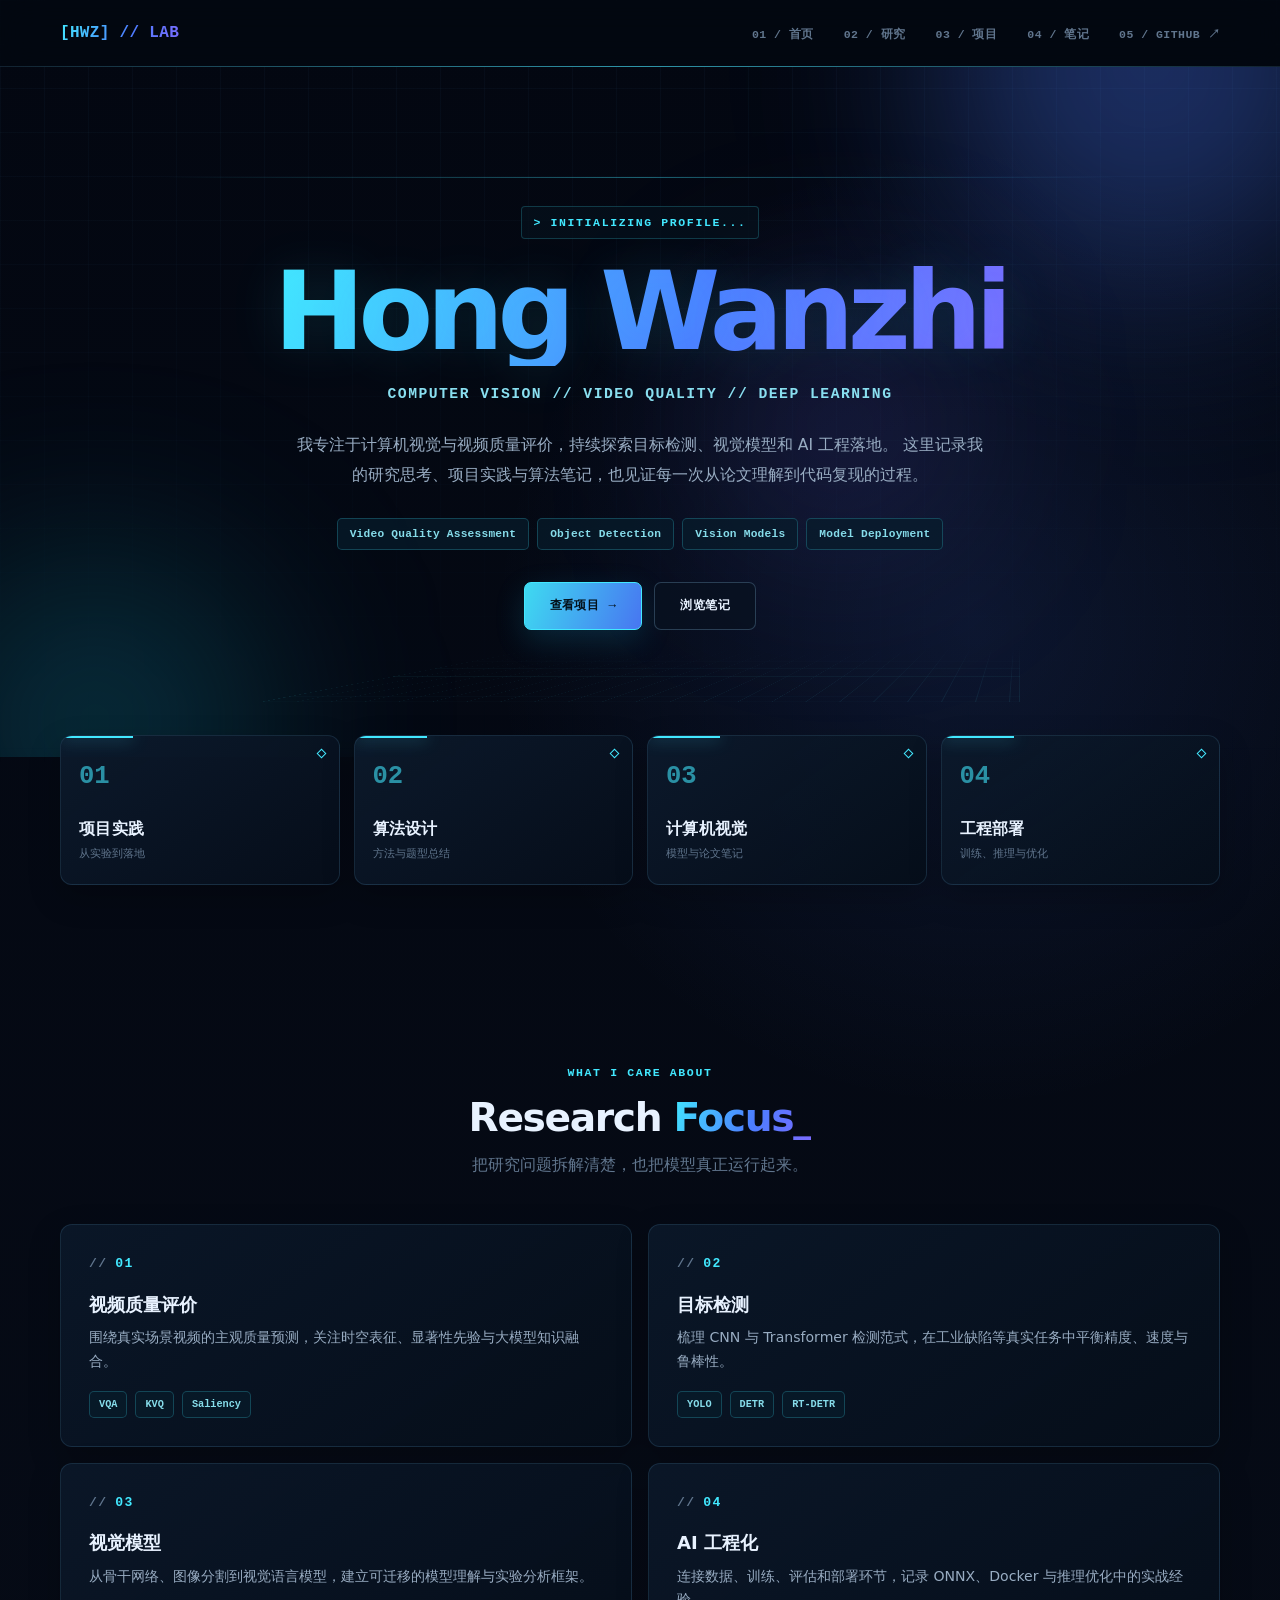
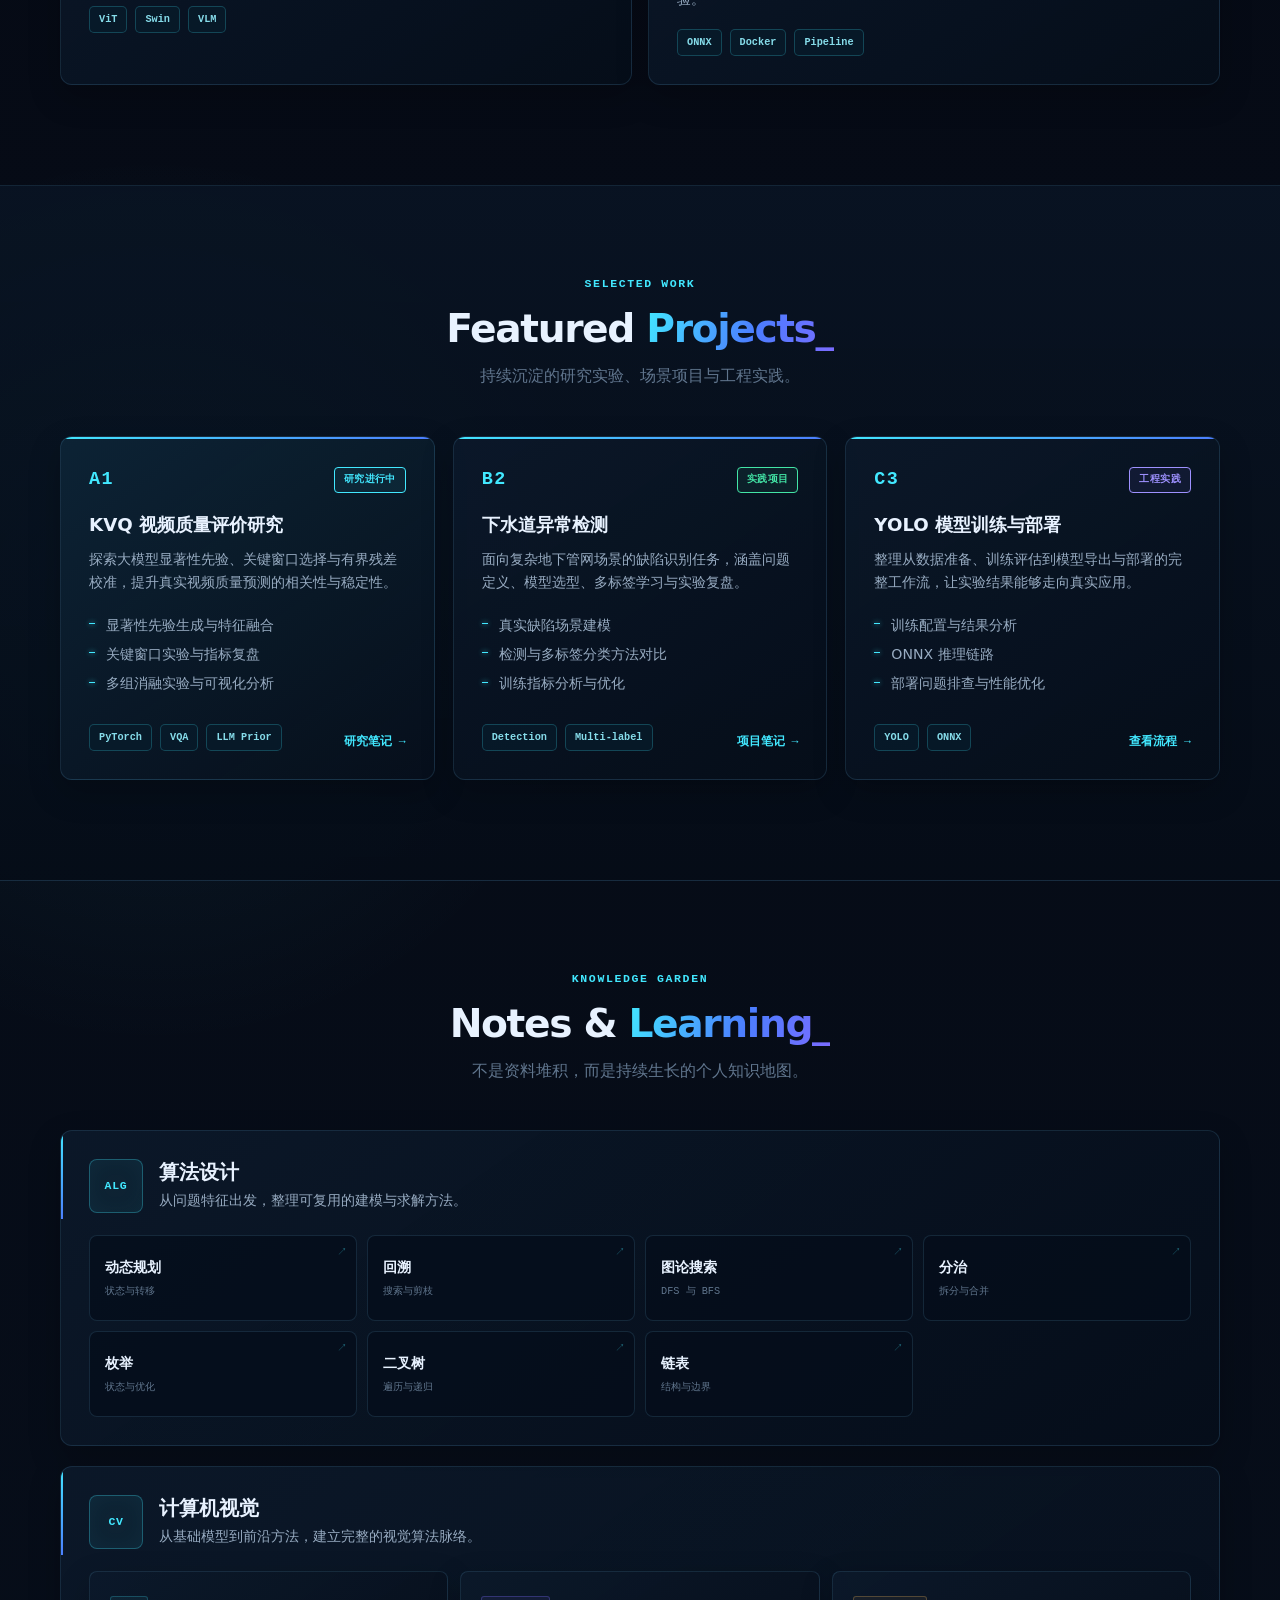
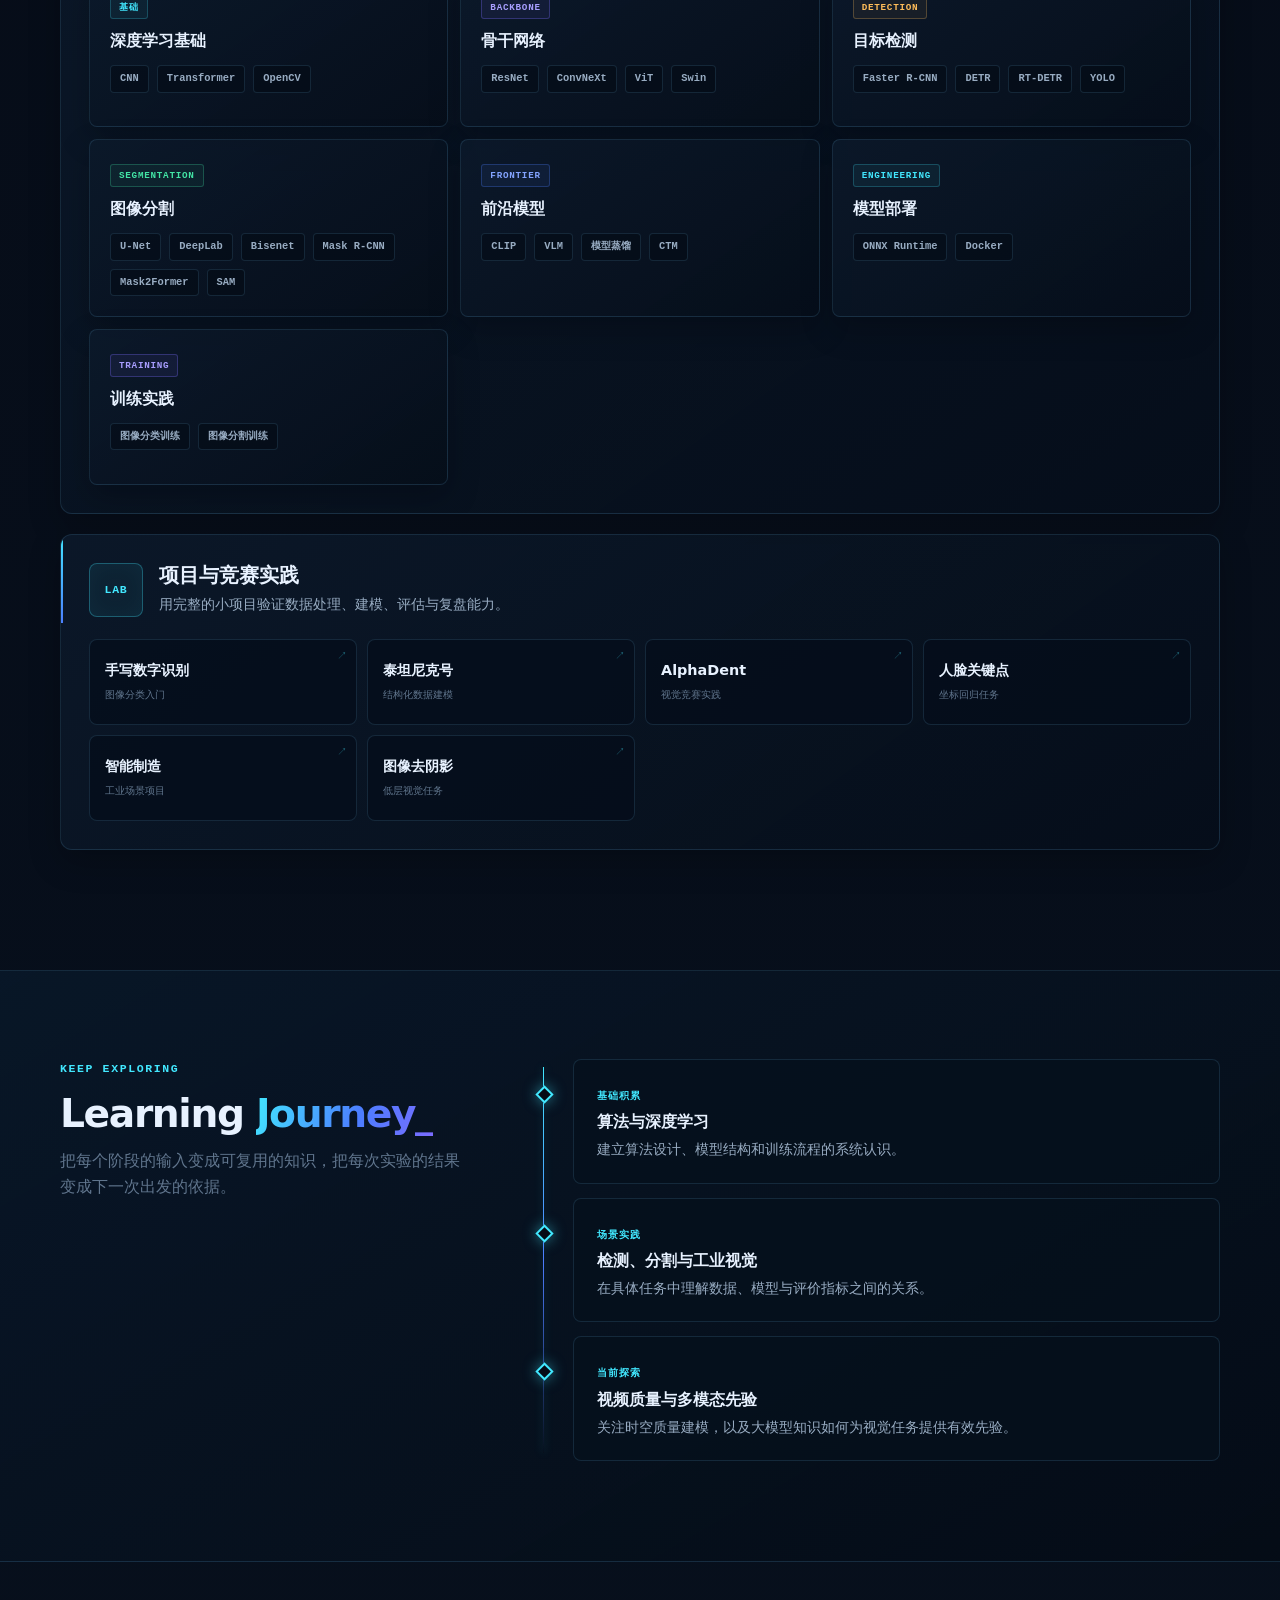
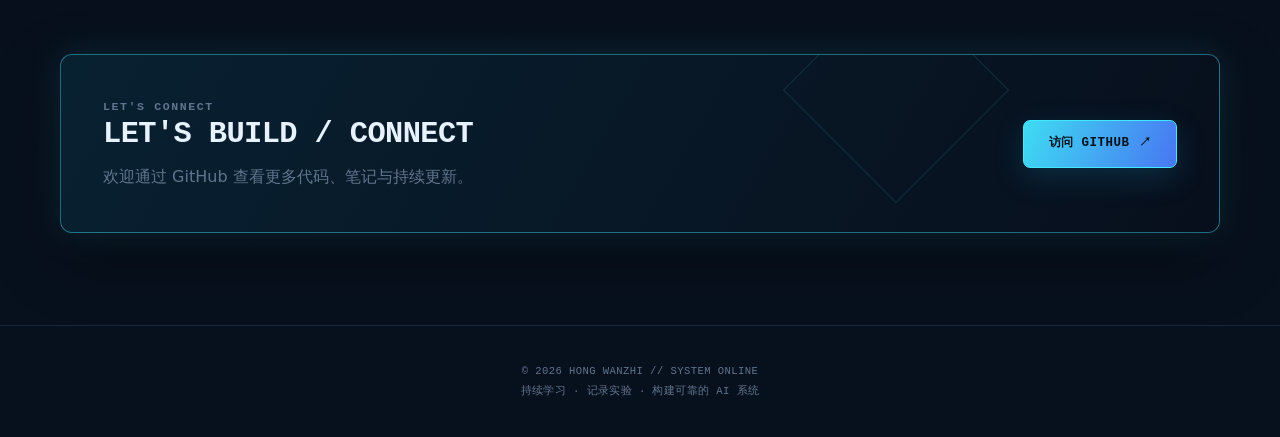
==== commit 6f28b688: "Shift blog to tech visual style" ====
--- a/index.html
+++ b/index.html
@@ -4,20 +4,20 @@
   <meta charset="UTF-8">
   <meta name="viewport" content="width=device-width, initial-scale=1.0">
   <meta name="description" content="Hong Wanzhi 的个人研究与学习主页，聚焦计算机视觉、视频质量评价、深度学习与算法设计。">
-  <meta name="theme-color" content="#fef8f5">
+  <meta name="theme-color" content="#060b16">
   <title>Hong Wanzhi | Computer Vision &amp; AI</title>
   <link rel="stylesheet" href="./styles.css">
 </head>
 <body>
   <nav class="navbar" aria-label="主导航">
     <div class="navbar-inner container">
-      <a class="navbar-brand gradient-text" href="#home" aria-label="返回首页">🌸 HWZ</a>
+      <a class="navbar-brand gradient-text" href="#home" aria-label="返回首页">[HWZ] // LAB</a>
       <div class="navbar-links">
-        <a class="navbar-link" href="#home">🏠 首页</a>
-        <a class="navbar-link" href="#research">🔬 研究方向</a>
-        <a class="navbar-link" href="#projects">💡 项目</a>
-        <a class="navbar-link" href="#notes">📚 笔记</a>
-        <a class="navbar-link" href="https://github.com/hongwanzhi123" target="_blank" rel="noreferrer">🐙 GitHub</a>
+        <a class="navbar-link" href="#home">01 / 首页</a>
+        <a class="navbar-link" href="#research">02 / 研究</a>
+        <a class="navbar-link" href="#projects">03 / 项目</a>
+        <a class="navbar-link" href="#notes">04 / 笔记</a>
+        <a class="navbar-link" href="https://github.com/hongwanzhi123" target="_blank" rel="noreferrer">05 / GITHUB ↗</a>
       </div>
     </div>
   </nav>
@@ -27,14 +27,9 @@
       <div class="hero-orb hero-orb-pink"></div>
       <div class="hero-orb hero-orb-purple"></div>
       <div class="hero-orb hero-orb-mint"></div>
-      <span class="sparkle sparkle-1" aria-hidden="true">✨</span>
-      <span class="sparkle sparkle-2" aria-hidden="true">🌸</span>
-      <span class="sparkle sparkle-3" aria-hidden="true">✦</span>
-      <span class="sparkle sparkle-4" aria-hidden="true">🌼</span>
-
-      <p class="hero-kicker reveal">Hello, I'm</p>
+      <p class="hero-kicker reveal">&gt; INITIALIZING PROFILE...</p>
       <h1 class="hero-name gradient-text reveal delay-1">Hong Wanzhi</h1>
-      <p class="hero-subtitle reveal delay-2">✨ Computer Vision · Video Quality · Deep Learning ✨</p>
+      <p class="hero-subtitle reveal delay-2">COMPUTER VISION // VIDEO QUALITY // DEEP LEARNING</p>
       <p class="hero-bio reveal delay-3">
         我专注于计算机视觉与视频质量评价，持续探索目标检测、视觉模型和 AI 工程落地。
         这里记录我的研究思考、项目实践与算法笔记，也见证每一次从论文理解到代码复现的过程。
@@ -53,22 +48,22 @@
 
     <section class="quick-links container" aria-label="内容导航">
       <a class="quick-card" href="#projects">
-        <span class="quick-icon">💡</span>
+        <span class="quick-icon">01</span>
         <strong>项目实践</strong>
         <small>从实验到落地</small>
       </a>
       <a class="quick-card" href="#algorithm">
-        <span class="quick-icon">🧠</span>
+        <span class="quick-icon">02</span>
         <strong>算法设计</strong>
         <small>方法与题型总结</small>
       </a>
       <a class="quick-card" href="#vision">
-        <span class="quick-icon">📸</span>
+        <span class="quick-icon">03</span>
         <strong>计算机视觉</strong>
         <small>模型与论文笔记</small>
       </a>
       <a class="quick-card" href="#engineering">
-        <span class="quick-icon">🛠️</span>
+        <span class="quick-icon">04</span>
         <strong>工程部署</strong>
         <small>训练、推理与优化</small>
       </a>
@@ -77,30 +72,30 @@
     <section id="research" class="section container">
       <div class="section-header">
         <p class="section-eyebrow">What I care about</p>
-        <h2>🔬 Research <span class="gradient-text">Focus</span></h2>
+        <h2>Research <span class="gradient-text">Focus_</span></h2>
         <p>把研究问题拆解清楚，也把模型真正运行起来。</p>
       </div>
       <div class="research-grid">
         <article class="card research-card">
-          <span class="card-icon">🎞️</span>
+          <span class="card-icon">01</span>
           <h3>视频质量评价</h3>
           <p>围绕真实场景视频的主观质量预测，关注时空表征、显著性先验与大模型知识融合。</p>
           <div class="mini-tags"><span>VQA</span><span>KVQ</span><span>Saliency</span></div>
         </article>
         <article class="card research-card">
-          <span class="card-icon">🎯</span>
+          <span class="card-icon">02</span>
           <h3>目标检测</h3>
           <p>梳理 CNN 与 Transformer 检测范式，在工业缺陷等真实任务中平衡精度、速度与鲁棒性。</p>
           <div class="mini-tags"><span>YOLO</span><span>DETR</span><span>RT-DETR</span></div>
         </article>
         <article class="card research-card">
-          <span class="card-icon">🧩</span>
+          <span class="card-icon">03</span>
           <h3>视觉模型</h3>
           <p>从骨干网络、图像分割到视觉语言模型，建立可迁移的模型理解与实验分析框架。</p>
           <div class="mini-tags"><span>ViT</span><span>Swin</span><span>VLM</span></div>
         </article>
         <article class="card research-card">
-          <span class="card-icon">🚀</span>
+          <span class="card-icon">04</span>
           <h3>AI 工程化</h3>
           <p>连接数据、训练、评估和部署环节，记录 ONNX、Docker 与推理优化中的实战经验。</p>
           <div class="mini-tags"><span>ONNX</span><span>Docker</span><span>Pipeline</span></div>
@@ -112,13 +107,13 @@
       <div class="container">
         <div class="section-header">
           <p class="section-eyebrow">Selected work</p>
-          <h2>💡 Featured <span class="gradient-text">Projects</span></h2>
+          <h2>Featured <span class="gradient-text">Projects_</span></h2>
           <p>持续沉淀的研究实验、场景项目与工程实践。</p>
         </div>
         <div class="project-grid">
           <article class="project-card featured-project">
             <div class="project-topline">
-              <span class="project-icon">🎬</span>
+              <span class="project-icon">A1</span>
               <span class="status status-research">研究进行中</span>
             </div>
             <h3>KVQ 视频质量评价研究</h3>
@@ -136,7 +131,7 @@
 
           <article class="project-card">
             <div class="project-topline">
-              <span class="project-icon">🔍</span>
+              <span class="project-icon">B2</span>
               <span class="status status-complete">实践项目</span>
             </div>
             <h3>下水道异常检测</h3>
@@ -154,7 +149,7 @@
 
           <article class="project-card">
             <div class="project-topline">
-              <span class="project-icon">⚡</span>
+              <span class="project-icon">C3</span>
               <span class="status status-learning">工程实践</span>
             </div>
             <h3>YOLO 模型训练与部署</h3>
@@ -176,13 +171,13 @@
     <section id="notes" class="section container">
       <div class="section-header">
         <p class="section-eyebrow">Knowledge garden</p>
-        <h2>📚 Notes &amp; <span class="gradient-text">Learning</span></h2>
+        <h2>Notes &amp; <span class="gradient-text">Learning_</span></h2>
         <p>不是资料堆积，而是持续生长的个人知识地图。</p>
       </div>
 
       <div id="algorithm" class="note-group">
         <div class="note-group-heading">
-          <span class="note-group-icon">🧠</span>
+          <span class="note-group-icon">ALG</span>
           <div><h3>算法设计</h3><p>从问题特征出发，整理可复用的建模与求解方法。</p></div>
         </div>
         <div class="note-links">
@@ -198,7 +193,7 @@
 
       <div id="vision" class="note-group">
         <div class="note-group-heading">
-          <span class="note-group-icon">📸</span>
+          <span class="note-group-icon">CV</span>
           <div><h3>计算机视觉</h3><p>从基础模型到前沿方法，建立完整的视觉算法脉络。</p></div>
         </div>
         <div class="topic-grid">
@@ -274,7 +269,7 @@
 
       <div class="note-group">
         <div class="note-group-heading">
-          <span class="note-group-icon">🧪</span>
+          <span class="note-group-icon">LAB</span>
           <div><h3>项目与竞赛实践</h3><p>用完整的小项目验证数据处理、建模、评估与复盘能力。</p></div>
         </div>
         <div class="note-links">
@@ -292,7 +287,7 @@
       <div class="container journey-grid">
         <div class="journey-copy">
           <p class="section-eyebrow">Keep exploring</p>
-          <h2>🌱 Learning <span class="gradient-text">Journey</span></h2>
+          <h2>Learning <span class="gradient-text">Journey_</span></h2>
           <p>把每个阶段的输入变成可复用的知识，把每次实验的结果变成下一次出发的依据。</p>
         </div>
         <div class="timeline">
@@ -314,9 +309,8 @@
 
     <section class="contact-section container">
       <div>
-        <span class="contact-emoji" aria-hidden="true">💬</span>
         <p class="section-eyebrow">Let's connect</p>
-        <h2>一起交流视觉研究与工程实践</h2>
+        <h2>LET'S BUILD / CONNECT</h2>
         <p>欢迎通过 GitHub 查看更多代码、笔记与持续更新。</p>
       </div>
       <a class="btn btn-primary" href="https://github.com/hongwanzhi123" target="_blank" rel="noreferrer">访问 GitHub <span aria-hidden="true">↗</span></a>
@@ -324,8 +318,8 @@
   </main>
 
   <footer class="footer">
-    <p>© 2026 Hong Wanzhi · Built with curiosity <span class="footer-heart">♥</span></p>
-    <p>持续学习，认真记录，慢慢生长。</p>
+    <p>© 2026 HONG WANZHI // SYSTEM ONLINE</p>
+    <p>持续学习 · 记录实验 · 构建可靠的 AI 系统</p>
   </footer>
 </body>
 </html>
--- a/styles.css
+++ b/styles.css
@@ -1,32 +1,31 @@
 :root {
-  --bg: #fef8f5;
-  --bg-soft: #fdf1f5;
-  --surface: rgba(255, 255, 255, 0.88);
-  --surface-solid: #fff;
-  --text: #4c4148;
-  --text-soft: #81747c;
-  --text-muted: #aa9ca4;
-  --pink: #ee9fb1;
-  --pink-deep: #df7f96;
-  --pink-pale: #fde5eb;
-  --lavender: #b3a4e4;
-  --lavender-pale: #ebe7fa;
-  --mint: #9ed5c2;
-  --mint-pale: #e3f5ef;
-  --peach: #f6c47f;
-  --peach-pale: #fff1dc;
-  --coral: #ef9c9c;
-  --blue: #8fb9df;
-  --line: rgba(174, 147, 160, 0.2);
-  --line-strong: rgba(238, 159, 177, 0.38);
-  --gradient: linear-gradient(135deg, var(--pink), var(--lavender));
-  --shadow-sm: 0 3px 14px rgba(133, 103, 118, 0.1);
-  --shadow-md: 0 14px 38px rgba(170, 122, 143, 0.15);
-  --shadow-pink: 0 18px 44px rgba(222, 126, 149, 0.2);
-  --radius-sm: 14px;
-  --radius-md: 22px;
-  --radius-lg: 30px;
-  --max-width: 1140px;
+  --bg: #060b16;
+  --bg-deep: #030711;
+  --bg-soft: #08111f;
+  --surface: rgba(10, 21, 37, 0.78);
+  --surface-solid: #0b1627;
+  --surface-hover: #0e1d31;
+  --text: #e8f2ff;
+  --text-soft: #98acc2;
+  --text-muted: #60758d;
+  --cyan: #42e8ff;
+  --cyan-deep: #12bcd7;
+  --blue: #4c7dff;
+  --violet: #7a6cff;
+  --green: #43e5a6;
+  --amber: #ffbd59;
+  --line: rgba(102, 174, 219, 0.16);
+  --line-strong: rgba(66, 232, 255, 0.42);
+  --gradient: linear-gradient(110deg, var(--cyan), var(--blue));
+  --gradient-wide: linear-gradient(110deg, var(--cyan), var(--blue) 58%, var(--violet));
+  --shadow-sm: 0 12px 32px rgba(0, 0, 0, 0.22);
+  --shadow-md: 0 24px 64px rgba(0, 0, 0, 0.34);
+  --glow: 0 0 34px rgba(66, 232, 255, 0.12);
+  --radius-sm: 8px;
+  --radius-md: 12px;
+  --radius-lg: 16px;
+  --max-width: 1160px;
+  --mono: "JetBrains Mono", "Cascadia Code", "SFMono-Regular", Consolas, monospace;
 }
 
 *,
@@ -42,15 +41,34 @@
 
 body {
   margin: 0;
+  min-height: 100vh;
+  overflow-x: hidden;
   color: var(--text);
   background:
-    radial-gradient(circle at 9% 16%, rgba(238, 159, 177, 0.11), transparent 24rem),
-    radial-gradient(circle at 91% 42%, rgba(179, 164, 228, 0.1), transparent 26rem),
-    var(--bg);
-  font-family: "Nunito", "Quicksand", "PingFang SC", "Microsoft YaHei", system-ui, sans-serif;
+    radial-gradient(circle at 76% 12%, rgba(76, 125, 255, 0.12), transparent 30rem),
+    radial-gradient(circle at 12% 42%, rgba(66, 232, 255, 0.07), transparent 28rem),
+    linear-gradient(180deg, var(--bg-deep), var(--bg) 35%, #07101d);
+  font-family: Inter, "Segoe UI", "PingFang SC", "Microsoft YaHei", system-ui, sans-serif;
   line-height: 1.65;
   -webkit-font-smoothing: antialiased;
-  overflow-x: hidden;
+}
+
+body::before {
+  position: fixed;
+  inset: 0;
+  z-index: -1;
+  background-image:
+    linear-gradient(rgba(79, 142, 181, 0.055) 1px, transparent 1px),
+    linear-gradient(90deg, rgba(79, 142, 181, 0.055) 1px, transparent 1px);
+  background-size: 44px 44px;
+  mask-image: linear-gradient(to bottom, black, transparent 88%);
+  content: "";
+  pointer-events: none;
+}
+
+::selection {
+  color: #031019;
+  background: var(--cyan);
 }
 
 a {
@@ -69,7 +87,7 @@
 }
 
 .gradient-text {
-  background: var(--gradient);
+  background: var(--gradient-wide);
   -webkit-background-clip: text;
   background-clip: text;
   color: transparent;
@@ -80,38 +98,51 @@
   top: 0;
   z-index: 100;
   border-bottom: 1px solid var(--line);
-  background: rgba(254, 248, 245, 0.82);
+  background: rgba(3, 8, 17, 0.82);
   -webkit-backdrop-filter: blur(20px);
   backdrop-filter: blur(20px);
 }
 
+.navbar::after {
+  position: absolute;
+  right: 0;
+  bottom: -1px;
+  left: 0;
+  height: 1px;
+  background: linear-gradient(90deg, transparent, rgba(66, 232, 255, 0.58), transparent);
+  content: "";
+}
+
 .navbar-inner {
-  min-height: 64px;
+  min-height: 66px;
   display: flex;
   align-items: center;
   justify-content: space-between;
-  gap: 24px;
+  gap: 28px;
 }
 
 .navbar-brand {
   flex: 0 0 auto;
-  font-size: 1.45rem;
-  font-weight: 900;
-  letter-spacing: -0.04em;
+  font-family: var(--mono);
+  font-size: 1rem;
+  font-weight: 800;
+  letter-spacing: 0.02em;
 }
 
 .navbar-links {
   display: flex;
   align-items: center;
-  gap: clamp(12px, 2.4vw, 28px);
+  gap: clamp(15px, 2.5vw, 30px);
 }
 
 .navbar-link {
   position: relative;
-  padding: 20px 0 18px;
-  color: var(--text-soft);
-  font-size: 0.9rem;
+  padding: 23px 0 20px;
+  color: var(--text-muted);
+  font-family: var(--mono);
+  font-size: 0.72rem;
   font-weight: 700;
+  letter-spacing: 0.04em;
   white-space: nowrap;
   transition: color 0.2s ease;
 }
@@ -119,121 +150,150 @@
 .navbar-link::after {
   position: absolute;
   right: 50%;
-  bottom: 10px;
+  bottom: 13px;
   left: 50%;
-  height: 3px;
-  border-radius: 99px;
-  background: var(--gradient);
-  content: "";
-  transition: right 0.25s ease, left 0.25s ease;
+  height: 2px;
+  background: var(--cyan);
+  box-shadow: 0 0 12px rgba(66, 232, 255, 0.7);
+  content: "";
+  transition: right 0.22s ease, left 0.22s ease;
 }
 
 .navbar-link:hover,
 .navbar-link:focus-visible {
-  color: var(--pink-deep);
+  color: var(--cyan);
 }
 
 .navbar-link:hover::after,
 .navbar-link:focus-visible::after {
-  right: 10%;
-  left: 10%;
+  right: 0;
+  left: 0;
 }
 
 .hero {
   position: relative;
-  min-height: calc(82vh - 64px);
-  padding: 96px 24px 88px;
+  min-height: calc(84vh - 66px);
+  padding: 108px 24px 96px;
   display: flex;
   flex-direction: column;
   align-items: center;
   justify-content: center;
+  overflow: hidden;
   text-align: center;
-  overflow: hidden;
+}
+
+.hero::before {
+  position: absolute;
+  top: 16%;
+  left: 50%;
+  width: min(960px, 90vw);
+  height: 1px;
+  background: linear-gradient(90deg, transparent, rgba(66, 232, 255, 0.4), transparent);
+  content: "";
+  transform: translateX(-50%);
+}
+
+.hero::after {
+  position: absolute;
+  bottom: 8%;
+  left: 50%;
+  width: min(760px, 78vw);
+  height: 220px;
+  border: 1px solid rgba(66, 232, 255, 0.08);
+  background-image:
+    linear-gradient(rgba(66, 232, 255, 0.08) 1px, transparent 1px),
+    linear-gradient(90deg, rgba(66, 232, 255, 0.08) 1px, transparent 1px);
+  background-size: 34px 34px;
+  content: "";
+  mask-image: linear-gradient(to bottom, transparent, black);
+  pointer-events: none;
+  transform: perspective(360px) translateX(-50%) rotateX(68deg);
+  transform-origin: bottom;
 }
 
 .hero-orb {
   position: absolute;
   border-radius: 50%;
-  filter: blur(90px);
-  opacity: 0.28;
+  filter: blur(100px);
   pointer-events: none;
-  animation: breathe 7s ease-in-out infinite;
+  animation: pulseGlow 7s ease-in-out infinite;
 }
 
 .hero-orb-pink {
-  width: 430px;
-  height: 430px;
-  top: -190px;
+  width: 420px;
+  height: 420px;
+  top: -210px;
   right: -80px;
-  background: var(--pink);
+  background: rgba(76, 125, 255, 0.35);
 }
 
 .hero-orb-purple {
-  width: 360px;
-  height: 360px;
+  width: 330px;
+  height: 330px;
   bottom: -130px;
-  left: -80px;
-  background: var(--lavender);
+  left: -70px;
+  background: rgba(18, 188, 215, 0.22);
   animation-delay: -2s;
 }
 
 .hero-orb-mint {
   width: 220px;
   height: 220px;
-  top: 40%;
-  left: 61%;
-  background: var(--mint);
+  top: 36%;
+  left: 57%;
+  background: rgba(122, 108, 255, 0.2);
   animation-delay: -4s;
 }
-
-.sparkle {
-  position: absolute;
-  z-index: 1;
-  pointer-events: none;
-  animation: float 4s ease-in-out infinite;
-}
-
-.sparkle-1 { top: 20%; left: 9%; font-size: 1.7rem; }
-.sparkle-2 { top: 18%; right: 10%; font-size: 1.6rem; animation-delay: -1s; }
-.sparkle-3 { bottom: 20%; left: 17%; color: var(--lavender); font-size: 2rem; animation-delay: -2s; }
-.sparkle-4 { right: 15%; bottom: 22%; font-size: 1.55rem; animation-delay: -3s; }
 
 .hero-kicker,
 .section-eyebrow {
-  margin: 0 0 8px;
-  color: var(--pink-deep);
-  font-size: 0.77rem;
-  font-weight: 900;
-  letter-spacing: 0.16em;
+  margin: 0 0 12px;
+  color: var(--cyan);
+  font-family: var(--mono);
+  font-size: 0.72rem;
+  font-weight: 700;
+  letter-spacing: 0.14em;
   text-transform: uppercase;
 }
 
+.hero-kicker {
+  position: relative;
+  z-index: 2;
+  padding: 6px 11px;
+  border: 1px solid rgba(66, 232, 255, 0.2);
+  border-radius: 4px;
+  background: rgba(6, 17, 29, 0.72);
+}
+
 .hero-name {
   position: relative;
-  z-index: 1;
-  margin: 0 0 12px;
-  font-size: clamp(3.2rem, 8.5vw, 6.2rem);
-  font-weight: 900;
-  letter-spacing: -0.055em;
-  line-height: 1.02;
+  z-index: 2;
+  margin: 8px 0 16px;
+  font-size: clamp(3.4rem, 9vw, 6.8rem);
+  font-weight: 850;
+  letter-spacing: -0.06em;
+  line-height: 0.98;
+  text-shadow: 0 0 54px rgba(66, 232, 255, 0.14);
 }
 
 .hero-subtitle {
   position: relative;
-  z-index: 1;
-  margin: 0 0 22px;
-  color: var(--pink-deep);
-  font-size: clamp(0.92rem, 2vw, 1.12rem);
-  font-weight: 750;
+  z-index: 2;
+  margin: 0 0 24px;
+  color: #89dff0;
+  font-family: var(--mono);
+  font-size: clamp(0.72rem, 1.8vw, 0.92rem);
+  font-weight: 650;
+  letter-spacing: 0.1em;
 }
 
 .hero-bio {
   position: relative;
-  z-index: 1;
-  max-width: 660px;
-  margin: 0 0 26px;
+  z-index: 2;
+  max-width: 690px;
+  margin: 0 0 28px;
   color: var(--text-soft);
-  font-size: 1rem;
+  font-size: 0.98rem;
   line-height: 1.9;
 }
 
@@ -247,30 +307,32 @@
 
 .hero-tags {
   position: relative;
-  z-index: 1;
+  z-index: 2;
   justify-content: center;
-  margin-bottom: 30px;
+  margin-bottom: 32px;
 }
 
 .badge,
 .mini-tags span {
   display: inline-flex;
   align-items: center;
-  border: 1px solid rgba(238, 159, 177, 0.33);
-  border-radius: 99px;
-  background: var(--pink-pale);
-  color: var(--pink-deep);
-  font-weight: 750;
+  border: 1px solid rgba(66, 232, 255, 0.22);
+  border-radius: 5px;
+  background: rgba(8, 28, 43, 0.72);
+  color: #86dcea;
+  font-family: var(--mono);
+  font-weight: 650;
 }
 
 .badge {
-  padding: 6px 15px;
-  font-size: 0.79rem;
+  padding: 6px 12px;
+  font-size: 0.7rem;
+  letter-spacing: 0.02em;
 }
 
 .hero-actions {
   position: relative;
-  z-index: 1;
+  z-index: 2;
   display: flex;
   flex-wrap: wrap;
   justify-content: center;
@@ -278,17 +340,19 @@
 }
 
 .btn {
-  min-height: 50px;
-  padding: 12px 28px;
+  min-height: 48px;
+  padding: 12px 25px;
   display: inline-flex;
   align-items: center;
   justify-content: center;
   gap: 9px;
-  border: 0;
-  border-radius: 99px;
-  font-size: 0.92rem;
-  font-weight: 850;
-  transition: transform 0.25s ease, box-shadow 0.25s ease, background 0.25s ease;
+  border-radius: 7px;
+  font-family: var(--mono);
+  font-size: 0.78rem;
+  font-weight: 750;
+  letter-spacing: 0.04em;
+  text-transform: uppercase;
+  transition: transform 0.22s ease, box-shadow 0.22s ease, border-color 0.22s ease;
 }
 
 .btn:hover,
@@ -297,106 +361,133 @@
 }
 
 .btn-primary {
-  background: var(--gradient);
-  color: white;
-  box-shadow: 0 8px 24px rgba(222, 126, 149, 0.3);
+  border: 1px solid var(--cyan);
+  background: linear-gradient(110deg, rgba(66, 232, 255, 0.94), rgba(76, 125, 255, 0.94));
+  color: #03111b;
+  box-shadow: 0 10px 30px rgba(29, 173, 218, 0.18);
 }
 
 .btn-primary:hover,
 .btn-primary:focus-visible {
-  box-shadow: 0 12px 32px rgba(222, 126, 149, 0.42);
+  box-shadow: 0 12px 34px rgba(66, 232, 255, 0.3);
 }
 
 .btn-secondary {
-  border: 2px solid var(--line-strong);
-  background: rgba(255, 255, 255, 0.82);
-  color: var(--pink-deep);
+  border: 1px solid rgba(129, 183, 219, 0.28);
+  background: rgba(8, 18, 32, 0.75);
+  color: var(--text);
 }
 
 .btn-secondary:hover,
 .btn-secondary:focus-visible {
-  background: var(--pink-pale);
+  border-color: var(--cyan);
+  box-shadow: var(--glow);
 }
 
 .quick-links {
-  margin-top: -18px;
-  padding-bottom: 80px;
+  position: relative;
+  z-index: 3;
+  margin-top: -22px;
+  padding-bottom: 90px;
   display: grid;
   grid-template-columns: repeat(4, 1fr);
-  gap: 16px;
+  gap: 14px;
 }
 
 .quick-card {
   position: relative;
-  padding: 24px 16px 20px;
+  min-height: 150px;
+  padding: 24px 18px 20px;
   display: flex;
   flex-direction: column;
-  align-items: center;
+  align-items: flex-start;
+  justify-content: flex-end;
   overflow: hidden;
-  border: 1.5px solid var(--line);
-  border-radius: var(--radius-lg);
-  background: var(--surface-solid);
-  text-align: center;
+  border: 1px solid var(--line);
+  border-radius: var(--radius-md);
+  background: linear-gradient(145deg, rgba(12, 26, 44, 0.96), rgba(6, 14, 26, 0.92));
   box-shadow: var(--shadow-sm);
-  transition: transform 0.3s ease, box-shadow 0.3s ease, border-color 0.3s ease;
+  transition: transform 0.28s ease, border-color 0.28s ease, box-shadow 0.28s ease;
 }
 
 .quick-card::before {
   position: absolute;
   top: 0;
-  right: 0;
   left: 0;
-  height: 4px;
-  background: var(--gradient);
-  content: "";
+  width: 72px;
+  height: 2px;
+  background: var(--cyan);
+  box-shadow: 0 0 16px rgba(66, 232, 255, 0.75);
+  content: "";
+}
+
+.quick-card::after {
+  position: absolute;
+  top: 14px;
+  right: 14px;
+  width: 7px;
+  height: 7px;
+  border: 1px solid var(--cyan);
+  content: "";
+  transform: rotate(45deg);
 }
 
 .quick-card:hover,
 .quick-card:focus-visible {
-  transform: translateY(-7px);
+  transform: translateY(-6px);
   border-color: var(--line-strong);
-  box-shadow: var(--shadow-pink);
+  box-shadow: var(--glow), var(--shadow-md);
 }
 
 .quick-icon {
-  margin-bottom: 8px;
+  position: absolute;
+  top: 20px;
+  left: 18px;
+  color: rgba(66, 232, 255, 0.58);
+  font-family: var(--mono);
   font-size: 1.6rem;
+  font-weight: 800;
 }
 
 .quick-card strong {
-  font-size: 1.02rem;
+  font-size: 1rem;
+  letter-spacing: 0.02em;
 }
 
 .quick-card small {
-  margin-top: 3px;
+  margin-top: 4px;
   color: var(--text-muted);
-  font-size: 0.78rem;
+  font-family: var(--mono);
+  font-size: 0.68rem;
 }
 
 .section {
-  padding-top: 82px;
-  padding-bottom: 96px;
+  padding-top: 88px;
+  padding-bottom: 100px;
 }
 
 .section-tint {
-  background: linear-gradient(180deg, rgba(253, 241, 245, 0.72), rgba(235, 231, 250, 0.38));
+  position: relative;
+  border-top: 1px solid var(--line);
+  border-bottom: 1px solid var(--line);
+  background: linear-gradient(180deg, rgba(10, 22, 38, 0.76), rgba(5, 12, 23, 0.82));
 }
 
 .section-header {
-  max-width: 660px;
-  margin: 0 auto 44px;
+  max-width: 680px;
+  margin: 0 auto 46px;
   text-align: center;
 }
 
 .section-header h2,
 .journey-copy h2,
 .contact-section h2 {
-  margin: 0 0 10px;
+  margin: 0 0 11px;
   color: var(--text);
-  font-size: clamp(1.8rem, 4vw, 2.35rem);
-  font-weight: 900;
-  letter-spacing: -0.03em;
-  line-height: 1.25;
+  font-size: clamp(1.85rem, 4vw, 2.45rem);
+  font-weight: 820;
+  letter-spacing: -0.035em;
+  line-height: 1.2;
 }
 
 .section-header > p:last-child,
@@ -409,34 +500,62 @@
 .research-grid {
   display: grid;
   grid-template-columns: repeat(2, minmax(0, 1fr));
-  gap: 20px;
+  gap: 16px;
 }
 
 .card,
 .project-card,
 .topic-card,
 .note-group {
-  border: 1.5px solid var(--line);
-  background: var(--surface);
+  border: 1px solid var(--line);
+  background: linear-gradient(145deg, rgba(12, 26, 44, 0.82), rgba(6, 14, 26, 0.88));
   box-shadow: var(--shadow-sm);
 }
 
 .card {
+  position: relative;
   padding: 28px;
-  border-radius: var(--radius-lg);
-  transition: transform 0.32s ease, box-shadow 0.32s ease, border-color 0.32s ease;
+  overflow: hidden;
+  border-radius: var(--radius-md);
+  transition: transform 0.3s ease, border-color 0.3s ease, box-shadow 0.3s ease;
+}
+
+.card::after {
+  position: absolute;
+  top: -1px;
+  right: -1px;
+  width: 24px;
+  height: 24px;
+  border-top: 1px solid var(--cyan);
+  border-right: 1px solid var(--cyan);
+  content: "";
 }
 
 .card:hover {
-  transform: translateY(-6px);
+  transform: translateY(-5px);
   border-color: var(--line-strong);
-  box-shadow: var(--shadow-pink);
+  box-shadow: var(--glow), var(--shadow-md);
+}
+
+.card-icon,
+.project-icon,
+.note-group-icon {
+  font-family: var(--mono);
+  font-weight: 800;
 }
 
 .card-icon {
   display: block;
-  margin-bottom: 10px;
-  font-size: 2rem;
+  margin-bottom: 18px;
+  color: var(--cyan);
+  font-size: 0.82rem;
+  letter-spacing: 0.1em;
+}
+
+.card-icon::before {
+  margin-right: 8px;
+  color: var(--text-muted);
+  content: "//";
 }
 
 .research-card h3,
@@ -445,13 +564,13 @@
 .topic-card h4,
 .timeline h3 {
   margin: 0;
-  font-weight: 850;
+  font-weight: 780;
   line-height: 1.35;
 }
 
 .research-card h3 {
-  margin-bottom: 8px;
-  font-size: 1.15rem;
+  margin-bottom: 9px;
+  font-size: 1.13rem;
 }
 
 .research-card p,
@@ -460,22 +579,22 @@
 .note-group-heading p,
 .timeline p {
   color: var(--text-soft);
-  font-size: 0.9rem;
+  font-size: 0.88rem;
 }
 
 .research-card p {
-  margin: 0 0 16px;
+  margin: 0 0 18px;
 }
 
 .mini-tags span {
-  padding: 4px 10px;
-  font-size: 0.7rem;
+  padding: 4px 9px;
+  font-size: 0.64rem;
 }
 
 .project-grid {
   display: grid;
   grid-template-columns: repeat(3, minmax(0, 1fr));
-  gap: 22px;
+  gap: 18px;
 }
 
 .project-card {
@@ -484,8 +603,8 @@
   display: flex;
   flex-direction: column;
   overflow: hidden;
-  border-radius: var(--radius-lg);
-  transition: transform 0.32s ease, box-shadow 0.32s ease, border-color 0.32s ease;
+  border-radius: var(--radius-md);
+  transition: transform 0.3s ease, border-color 0.3s ease, box-shadow 0.3s ease;
 }
 
 .project-card::before {
@@ -493,23 +612,23 @@
   top: 0;
   right: 0;
   left: 0;
-  height: 4px;
+  height: 2px;
   background: var(--gradient);
   content: "";
 }
 
 .project-card:hover {
-  transform: translateY(-7px);
+  transform: translateY(-6px);
   border-color: var(--line-strong);
-  box-shadow: var(--shadow-pink);
+  box-shadow: var(--glow), var(--shadow-md);
 }
 
 .featured-project {
-  background: linear-gradient(145deg, rgba(255, 255, 255, 0.96), rgba(253, 229, 235, 0.76));
+  background: linear-gradient(145deg, rgba(13, 37, 55, 0.94), rgba(7, 15, 28, 0.9));
 }
 
 .project-topline {
-  margin-bottom: 16px;
+  margin-bottom: 18px;
   display: flex;
   align-items: center;
   justify-content: space-between;
@@ -517,23 +636,28 @@
 }
 
 .project-icon {
-  font-size: 1.9rem;
+  color: var(--cyan);
+  font-size: 1.15rem;
+  letter-spacing: 0.08em;
 }
 
 .status {
-  padding: 4px 11px;
-  border-radius: 99px;
-  font-size: 0.7rem;
-  font-weight: 800;
-}
-
-.status-research { color: var(--pink-deep); background: var(--pink-pale); }
-.status-complete { color: #548f7b; background: var(--mint-pale); }
-.status-learning { color: #9a71bd; background: var(--lavender-pale); }
+  padding: 4px 9px;
+  border: 1px solid currentColor;
+  border-radius: 4px;
+  font-family: var(--mono);
+  font-size: 0.6rem;
+  font-weight: 700;
+  letter-spacing: 0.04em;
+}
+
+.status-research { color: var(--cyan); background: rgba(66, 232, 255, 0.06); }
+.status-complete { color: var(--green); background: rgba(67, 229, 166, 0.06); }
+.status-learning { color: #9e91ff; background: rgba(122, 108, 255, 0.08); }
 
 .project-card h3 {
   margin-bottom: 10px;
-  font-size: 1.17rem;
+  font-size: 1.14rem;
 }
 
 .project-card > p {
@@ -548,18 +672,18 @@
 
 .project-points li {
   position: relative;
-  margin: 5px 0;
+  margin: 6px 0;
   padding-left: 17px;
 }
 
 .project-points li::before {
   position: absolute;
-  top: 0.72em;
-  left: 1px;
+  top: 0.66em;
+  left: 0;
   width: 6px;
-  height: 6px;
-  border-radius: 50%;
-  background: var(--gradient);
+  height: 1px;
+  background: var(--cyan);
+  box-shadow: 0 0 5px var(--cyan);
   content: "";
 }
 
@@ -573,20 +697,34 @@
 
 .text-link {
   flex: 0 0 auto;
-  color: var(--pink-deep);
-  font-size: 0.82rem;
-  font-weight: 850;
+  color: var(--cyan);
+  font-family: var(--mono);
+  font-size: 0.72rem;
+  font-weight: 750;
 }
 
 .text-link:hover,
 .text-link:focus-visible {
-  color: var(--lavender);
+  color: white;
+  text-shadow: 0 0 12px rgba(66, 232, 255, 0.6);
 }
 
 .note-group {
-  margin-bottom: 24px;
+  position: relative;
+  margin-bottom: 20px;
   padding: 28px;
-  border-radius: var(--radius-lg);
+  overflow: hidden;
+  border-radius: var(--radius-md);
+}
+
+.note-group::before {
+  position: absolute;
+  top: 0;
+  left: 0;
+  width: 2px;
+  height: 88px;
+  background: var(--gradient);
+  content: "";
 }
 
 .note-group-heading {
@@ -602,14 +740,18 @@
   flex: 0 0 auto;
   display: grid;
   place-items: center;
-  border-radius: 18px;
-  background: linear-gradient(145deg, var(--pink-pale), var(--lavender-pale));
-  font-size: 1.55rem;
+  border: 1px solid rgba(66, 232, 255, 0.3);
+  border-radius: 8px;
+  background: rgba(66, 232, 255, 0.06);
+  color: var(--cyan);
+  font-size: 0.72rem;
+  letter-spacing: 0.06em;
+  box-shadow: inset 0 0 22px rgba(66, 232, 255, 0.04);
 }
 
 .note-group h3 {
-  margin-bottom: 2px;
-  font-size: 1.25rem;
+  margin-bottom: 3px;
+  font-size: 1.22rem;
 }
 
 .note-group-heading p {
@@ -619,95 +761,113 @@
 .note-links {
   display: grid;
   grid-template-columns: repeat(4, minmax(0, 1fr));
-  gap: 12px;
+  gap: 10px;
 }
 
 .note-links > a {
+  position: relative;
   min-height: 86px;
-  padding: 16px;
+  padding: 15px;
   display: flex;
   flex-direction: column;
   justify-content: center;
   border: 1px solid var(--line);
   border-radius: var(--radius-sm);
-  background: rgba(255, 255, 255, 0.82);
-  transition: transform 0.25s ease, border-color 0.25s ease, box-shadow 0.25s ease;
+  background: rgba(5, 14, 26, 0.7);
+  transition: transform 0.22s ease, border-color 0.22s ease, background 0.22s ease;
+}
+
+.note-links > a::after {
+  position: absolute;
+  top: 9px;
+  right: 9px;
+  color: rgba(66, 232, 255, 0.42);
+  font-family: var(--mono);
+  font-size: 0.62rem;
+  content: "↗";
 }
 
 .note-links > a:hover,
 .note-links > a:focus-visible {
-  transform: translateY(-4px);
+  transform: translateY(-3px);
   border-color: var(--line-strong);
-  box-shadow: var(--shadow-sm);
+  background: rgba(11, 31, 49, 0.82);
 }
 
 .note-links span {
-  font-size: 0.93rem;
-  font-weight: 850;
+  font-size: 0.9rem;
+  font-weight: 750;
 }
 
 .note-links small {
-  margin-top: 3px;
+  margin-top: 4px;
   color: var(--text-muted);
-  font-size: 0.74rem;
+  font-family: var(--mono);
+  font-size: 0.64rem;
 }
 
 .topic-grid {
   display: grid;
   grid-template-columns: repeat(3, minmax(0, 1fr));
-  gap: 14px;
+  gap: 12px;
 }
 
 .topic-card {
   min-height: 156px;
   padding: 20px;
-  border-radius: var(--radius-md);
+  border-radius: var(--radius-sm);
 }
 
 .topic-label {
   display: inline-flex;
-  margin-bottom: 10px;
-  padding: 4px 10px;
-  border-radius: 99px;
-  background: var(--pink-pale);
-  color: var(--pink-deep);
-  font-size: 0.66rem;
-  font-weight: 900;
-  letter-spacing: 0.06em;
+  margin-bottom: 11px;
+  padding: 3px 8px;
+  border: 1px solid rgba(66, 232, 255, 0.22);
+  border-radius: 3px;
+  background: rgba(66, 232, 255, 0.06);
+  color: var(--cyan);
+  font-family: var(--mono);
+  font-size: 0.58rem;
+  font-weight: 750;
+  letter-spacing: 0.08em;
   text-transform: uppercase;
 }
 
-.topic-label.lavender { background: var(--lavender-pale); color: #8d79c5; }
-.topic-label.coral { background: #fde7e7; color: #ce7777; }
-.topic-label.mint { background: var(--mint-pale); color: #55977f; }
-.topic-label.peach { background: var(--peach-pale); color: #bd843d; }
-.topic-label.blue { background: #e5f0fa; color: #5f91bc; }
+.topic-label.lavender { border-color: rgba(122, 108, 255, 0.3); background: rgba(122, 108, 255, 0.08); color: #a89eff; }
+.topic-label.coral { border-color: rgba(255, 189, 89, 0.26); background: rgba(255, 189, 89, 0.06); color: var(--amber); }
+.topic-label.mint { border-color: rgba(67, 229, 166, 0.26); background: rgba(67, 229, 166, 0.06); color: var(--green); }
+.topic-label.peach { border-color: rgba(76, 125, 255, 0.28); background: rgba(76, 125, 255, 0.08); color: #83a4ff; }
+.topic-label.blue { border-color: rgba(66, 232, 255, 0.22); background: rgba(66, 232, 255, 0.06); color: var(--cyan); }
 
 .topic-card h4 {
   margin-bottom: 14px;
-  font-size: 1rem;
+  font-size: 0.98rem;
 }
 
 .chip-list a {
-  padding: 5px 10px;
+  padding: 4px 9px;
   border: 1px solid var(--line);
-  border-radius: 99px;
+  border-radius: 4px;
   color: var(--text-soft);
-  background: rgba(255, 255, 255, 0.8);
-  font-size: 0.73rem;
-  font-weight: 750;
+  background: rgba(4, 12, 22, 0.58);
+  font-family: var(--mono);
+  font-size: 0.65rem;
+  font-weight: 650;
   transition: color 0.2s ease, border-color 0.2s ease, background 0.2s ease;
 }
 
 .chip-list a:hover,
 .chip-list a:focus-visible {
   border-color: var(--line-strong);
-  background: var(--pink-pale);
-  color: var(--pink-deep);
+  background: rgba(66, 232, 255, 0.07);
+  color: var(--cyan);
 }
 
 .journey-section {
-  background: linear-gradient(160deg, rgba(235, 231, 250, 0.5), rgba(227, 245, 239, 0.42));
+  position: relative;
+  border-top: 1px solid var(--line);
+  border-bottom: 1px solid var(--line);
+  background: linear-gradient(150deg, rgba(9, 25, 43, 0.78), rgba(5, 12, 22, 0.9));
 }
 
 .journey-grid {
@@ -719,12 +879,12 @@
 
 .journey-copy {
   position: sticky;
-  top: 104px;
+  top: 105px;
 }
 
 .timeline {
   position: relative;
-  padding-left: 34px;
+  padding-left: 38px;
 }
 
 .timeline::before {
@@ -732,19 +892,19 @@
   top: 8px;
   bottom: 8px;
   left: 8px;
-  width: 3px;
-  border-radius: 99px;
-  background: linear-gradient(var(--pink), var(--lavender), var(--mint));
+  width: 1px;
+  background: linear-gradient(var(--cyan), var(--blue), transparent);
+  box-shadow: 0 0 9px rgba(66, 232, 255, 0.34);
   content: "";
 }
 
 .timeline-item {
   position: relative;
-  margin-bottom: 18px;
-  padding: 22px 24px;
+  margin-bottom: 14px;
+  padding: 21px 23px;
   border: 1px solid var(--line);
-  border-radius: var(--radius-md);
-  background: rgba(255, 255, 255, 0.78);
+  border-radius: var(--radius-sm);
+  background: rgba(6, 16, 29, 0.75);
 }
 
 .timeline-item:last-child {
@@ -753,26 +913,28 @@
 
 .timeline-dot {
   position: absolute;
-  top: 30px;
-  left: -33px;
-  width: 16px;
-  height: 16px;
-  border: 3px solid var(--bg-soft);
-  border-radius: 50%;
-  background: var(--gradient);
-  box-shadow: 0 0 0 3px rgba(238, 159, 177, 0.23);
+  top: 28px;
+  left: -36px;
+  width: 13px;
+  height: 13px;
+  border: 2px solid var(--cyan);
+  background: var(--bg);
+  box-shadow: 0 0 14px rgba(66, 232, 255, 0.55);
+  transform: rotate(45deg);
 }
 
 .timeline small {
-  color: var(--pink-deep);
-  font-size: 0.7rem;
-  font-weight: 900;
+  color: var(--cyan);
+  font-family: var(--mono);
+  font-size: 0.62rem;
+  font-weight: 750;
   letter-spacing: 0.1em;
+  text-transform: uppercase;
 }
 
 .timeline h3 {
-  margin: 3px 0 5px;
-  font-size: 1rem;
+  margin: 4px 0 6px;
+  font-size: 0.98rem;
 }
 
 .timeline p {
@@ -780,51 +942,61 @@
 }
 
 .contact-section {
-  margin-top: 90px;
-  margin-bottom: 90px;
-  padding: 44px;
+  position: relative;
+  margin-top: 92px;
+  margin-bottom: 92px;
+  padding: 42px;
   display: flex;
   align-items: center;
   justify-content: space-between;
   gap: 32px;
-  border: 1.5px solid var(--line-strong);
-  border-radius: var(--radius-lg);
-  background: linear-gradient(135deg, rgba(253, 229, 235, 0.78), rgba(235, 231, 250, 0.75));
-  box-shadow: var(--shadow-md);
-}
-
-.contact-emoji {
-  float: left;
-  margin: 2px 18px 24px 0;
-  font-size: 2.2rem;
+  overflow: hidden;
+  border: 1px solid var(--line-strong);
+  border-radius: var(--radius-md);
+  background: linear-gradient(120deg, rgba(9, 36, 52, 0.88), rgba(8, 15, 29, 0.94));
+  box-shadow: var(--glow), var(--shadow-md);
+}
+
+.contact-section::after {
+  position: absolute;
+  top: -45px;
+  right: 21%;
+  width: 160px;
+  height: 160px;
+  border: 1px solid rgba(66, 232, 255, 0.12);
+  content: "";
+  transform: rotate(45deg);
+}
+
+.contact-section > * {
+  position: relative;
+  z-index: 1;
 }
 
 .contact-section h2 {
   max-width: 620px;
-  font-size: clamp(1.45rem, 3vw, 2rem);
+  font-family: var(--mono);
+  font-size: clamp(1.35rem, 3vw, 1.9rem);
+  letter-spacing: -0.02em;
 }
 
 .footer {
-  padding: 32px 24px;
+  padding: 34px 24px;
   border-top: 1px solid var(--line);
   color: var(--text-muted);
   text-align: center;
-  font-size: 0.8rem;
+  font-family: var(--mono);
+  font-size: 0.66rem;
+  letter-spacing: 0.04em;
 }
 
 .footer p {
   margin: 3px 0;
 }
 
-.footer-heart {
-  display: inline-block;
-  color: var(--pink);
-  animation: heartbeat 1.5s ease infinite;
-}
-
 .reveal {
   opacity: 0;
-  animation: reveal 0.72s ease forwards;
+  animation: reveal 0.7s ease forwards;
 }
 
 .delay-1 { animation-delay: 0.08s; }
@@ -833,36 +1005,23 @@
 .delay-4 { animation-delay: 0.32s; }
 
 @keyframes reveal {
-  from { opacity: 0; transform: translateY(22px); }
+  from { opacity: 0; transform: translateY(20px); }
   to { opacity: 1; transform: translateY(0); }
 }
 
-@keyframes float {
-  0%, 100% { transform: translateY(0) rotate(-3deg); }
-  50% { transform: translateY(-12px) rotate(4deg); }
-}
-
-@keyframes breathe {
-  0%, 100% { transform: scale(0.95); opacity: 0.24; }
-  50% { transform: scale(1.08); opacity: 0.34; }
-}
-
-@keyframes heartbeat {
-  0%, 100% { transform: scale(1); }
-  15% { transform: scale(1.24); }
-  30% { transform: scale(1); }
-}
-
-@media (max-width: 900px) {
+@keyframes pulseGlow {
+  0%, 100% { transform: scale(0.95); opacity: 0.55; }
+  50% { transform: scale(1.08); opacity: 0.78; }
+}
+
+@media (max-width: 920px) {
   .navbar-links {
     max-width: 72vw;
     overflow-x: auto;
     scrollbar-width: none;
   }
 
-  .navbar-links::-webkit-scrollbar {
-    display: none;
-  }
+  .navbar-links::-webkit-scrollbar { display: none; }
 
   .project-grid,
   .topic-grid {
@@ -880,7 +1039,7 @@
 
   .journey-copy {
     position: static;
-    max-width: 600px;
+    max-width: 620px;
   }
 }
 
@@ -889,60 +1048,47 @@
     width: min(100% - 28px, var(--max-width));
   }
 
-  .navbar-inner {
-    min-height: 60px;
-  }
-
-  .navbar-brand {
-    font-size: 1.18rem;
-  }
+  .navbar-inner { min-height: 60px; }
+  .navbar-brand { font-size: 0.85rem; }
 
   .navbar-links {
-    max-width: 70vw;
+    max-width: 68vw;
     gap: 16px;
   }
 
   .navbar-link {
-    padding: 18px 0 16px;
-    font-size: 0.78rem;
+    padding: 21px 0 18px;
+    font-size: 0.64rem;
   }
 
   .hero {
-    min-height: 72vh;
-    padding: 72px 20px 70px;
+    min-height: 76vh;
+    padding: 82px 20px 78px;
   }
 
   .hero-name {
-    font-size: clamp(2.7rem, 15vw, 4.5rem);
-  }
-
-  .hero-bio {
-    font-size: 0.9rem;
-  }
-
-  .hero-orb,
-  .sparkle-3 {
-    display: none;
-  }
+    font-size: clamp(2.8rem, 15vw, 4.8rem);
+  }
+
+  .hero-bio { font-size: 0.88rem; }
+  .hero-orb-mint { display: none; }
 
   .quick-links {
     grid-template-columns: repeat(2, 1fr);
-    padding-bottom: 58px;
+    padding-bottom: 62px;
   }
 
   .quick-card {
-    padding: 21px 10px 18px;
-    border-radius: 22px;
+    min-height: 138px;
+    padding: 20px 14px 17px;
   }
 
   .section {
-    padding-top: 62px;
-    padding-bottom: 70px;
-  }
-
-  .section-header {
-    margin-bottom: 32px;
-  }
+    padding-top: 66px;
+    padding-bottom: 74px;
+  }
+
+  .section-header { margin-bottom: 34px; }
 
   .research-grid,
   .project-grid,
@@ -954,7 +1100,6 @@
   .project-card,
   .note-group {
     padding: 22px;
-    border-radius: 24px;
   }
 
   .project-footer {
@@ -966,41 +1111,31 @@
     grid-template-columns: repeat(2, minmax(0, 1fr));
   }
 
-  .note-group-heading {
-    align-items: flex-start;
-  }
+  .note-group-heading { align-items: flex-start; }
 
   .contact-section {
-    margin-top: 64px;
-    margin-bottom: 64px;
+    margin-top: 66px;
+    margin-bottom: 66px;
     padding: 30px 24px;
     align-items: flex-start;
     flex-direction: column;
   }
 }
 
-@media (max-width: 420px) {
-  .hero-tags .badge:nth-child(n + 4) {
-    display: none;
-  }
-
-  .btn {
-    width: 100%;
-  }
+@media (max-width: 430px) {
+  .hero-tags .badge:nth-child(n + 4) { display: none; }
+
+  .btn { width: 100%; }
 
   .hero-actions {
     width: min(100%, 320px);
   }
 
-  .note-links {
-    grid-template-columns: 1fr;
-  }
+  .note-links { grid-template-columns: 1fr; }
 }
 
 @media (prefers-reduced-motion: reduce) {
-  html {
-    scroll-behavior: auto;
-  }
+  html { scroll-behavior: auto; }
 
   *,
   *::before,
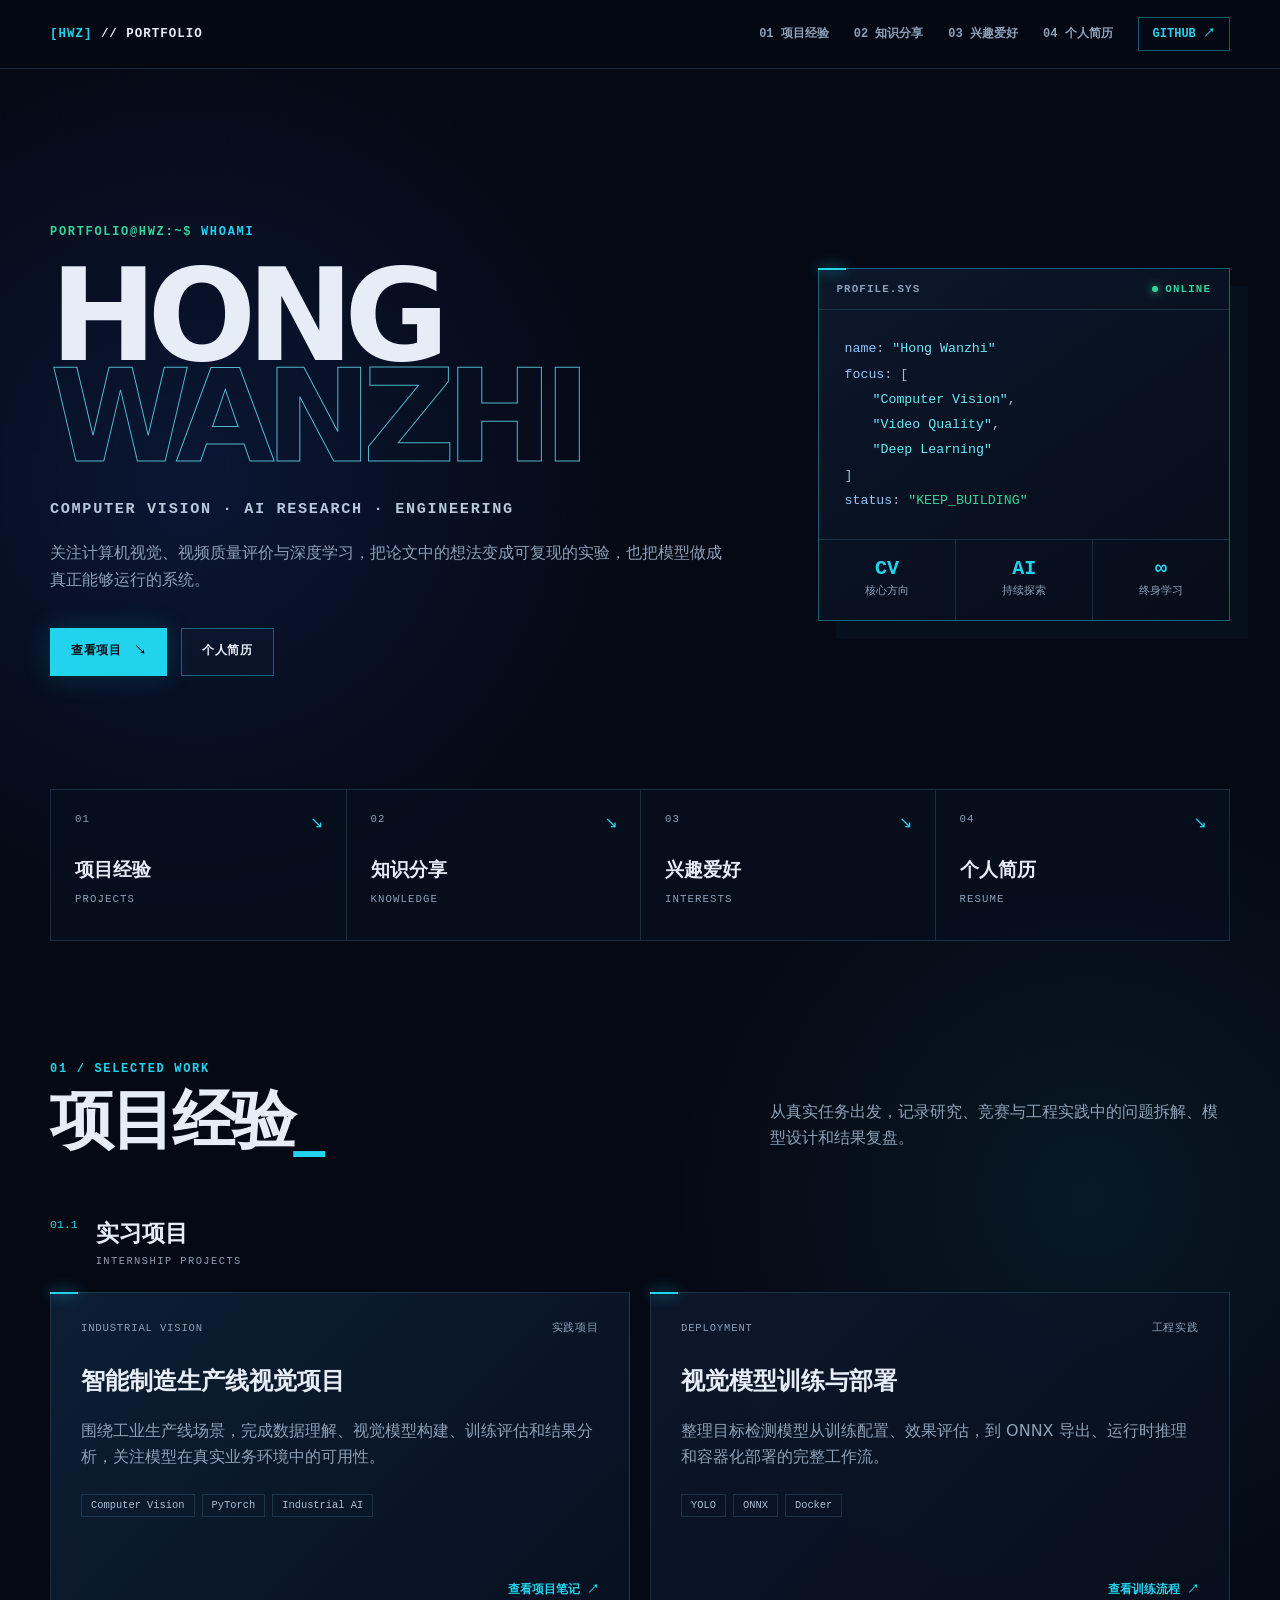
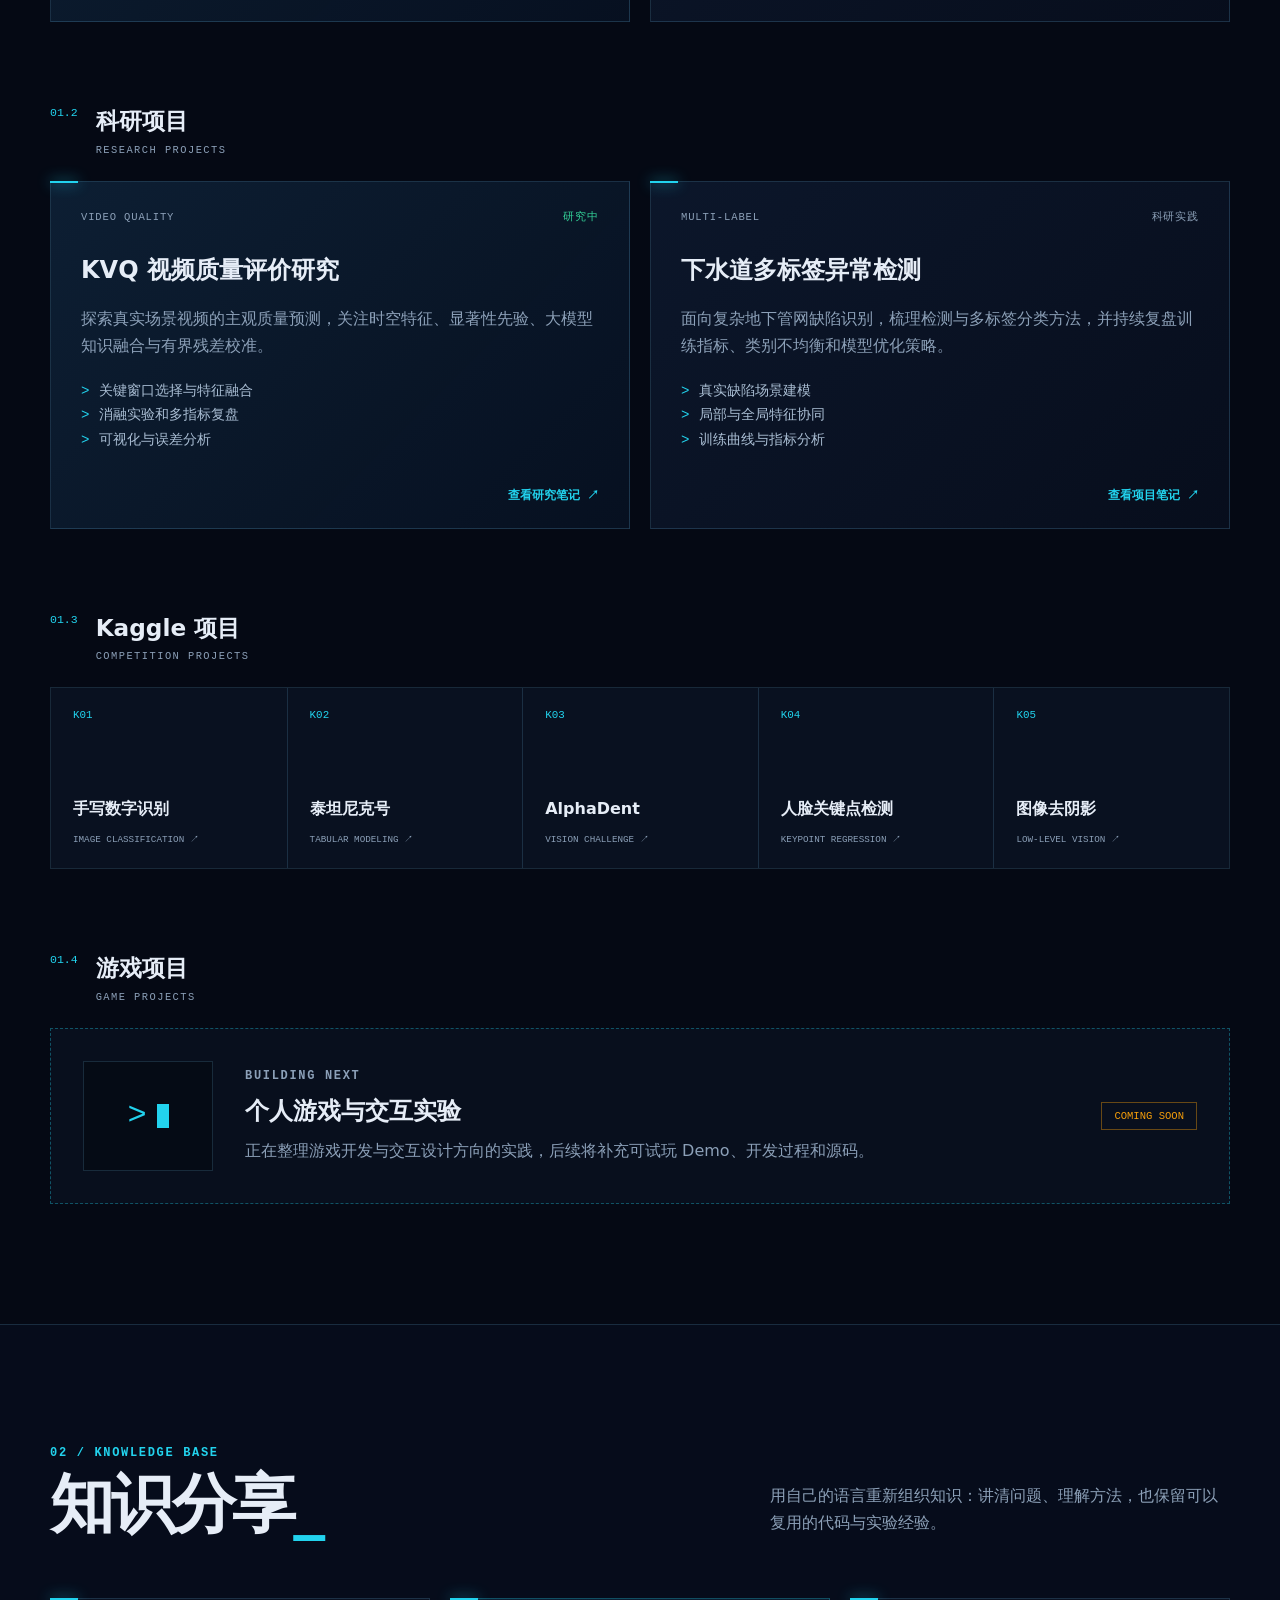
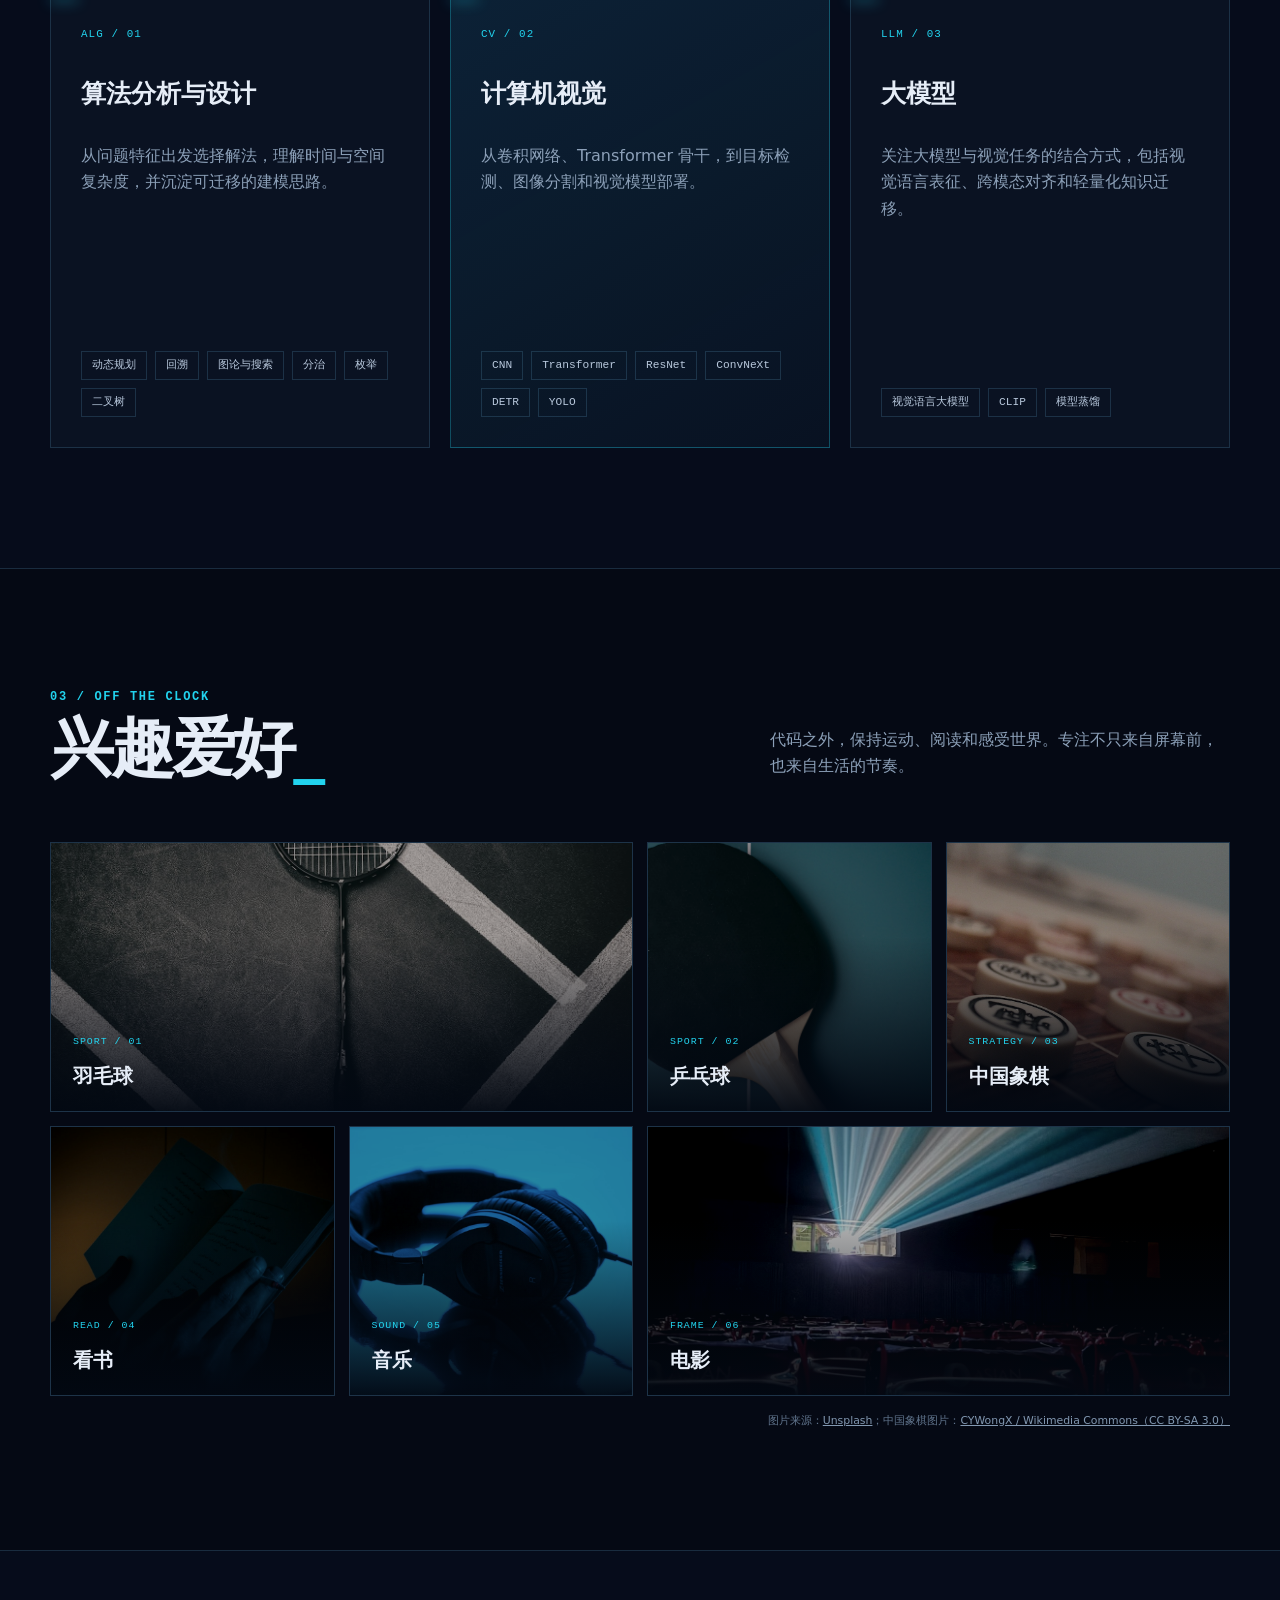
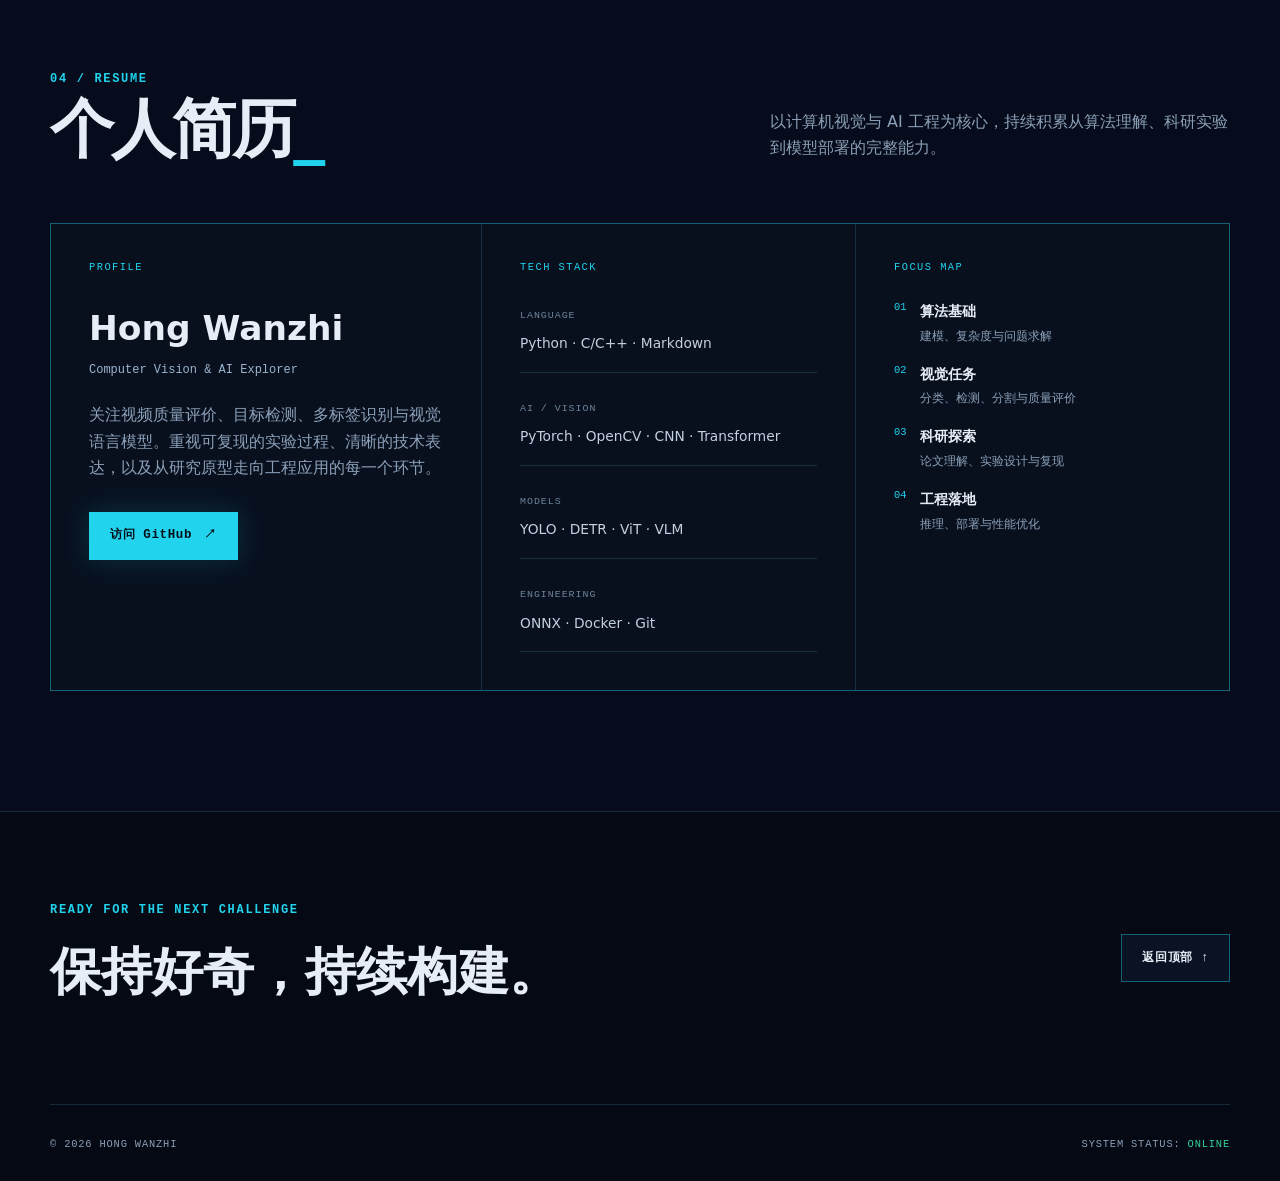
==== commit 6f635857: "Reorganize portfolio into four sections" ====
--- a/index.html
+++ b/index.html
@@ -3,323 +3,246 @@
 <head>
   <meta charset="UTF-8">
   <meta name="viewport" content="width=device-width, initial-scale=1.0">
-  <meta name="description" content="Hong Wanzhi 的个人研究与学习主页，聚焦计算机视觉、视频质量评价、深度学习与算法设计。">
-  <meta name="theme-color" content="#060b16">
-  <title>Hong Wanzhi | Computer Vision &amp; AI</title>
+  <meta name="description" content="Hong Wanzhi 的个人作品集，记录计算机视觉、算法设计、大模型学习、项目实践与个人兴趣。">
+  <meta name="theme-color" content="#050914">
+  <title>Hong Wanzhi | AI &amp; Computer Vision</title>
   <link rel="stylesheet" href="./styles.css">
 </head>
 <body>
+  <div class="page-grid" aria-hidden="true"></div>
+
   <nav class="navbar" aria-label="主导航">
     <div class="navbar-inner container">
-      <a class="navbar-brand gradient-text" href="#home" aria-label="返回首页">[HWZ] // LAB</a>
+      <a class="navbar-brand" href="#home"><span>[HWZ]</span> // PORTFOLIO</a>
       <div class="navbar-links">
-        <a class="navbar-link" href="#home">01 / 首页</a>
-        <a class="navbar-link" href="#research">02 / 研究</a>
-        <a class="navbar-link" href="#projects">03 / 项目</a>
-        <a class="navbar-link" href="#notes">04 / 笔记</a>
-        <a class="navbar-link" href="https://github.com/hongwanzhi123" target="_blank" rel="noreferrer">05 / GITHUB ↗</a>
+        <a href="#experience">01 项目经验</a>
+        <a href="#sharing">02 知识分享</a>
+        <a href="#hobbies">03 兴趣爱好</a>
+        <a href="#resume">04 个人简历</a>
+        <a class="nav-github" href="https://github.com/hongwanzhi123" target="_blank" rel="noreferrer">GITHUB ↗</a>
       </div>
     </div>
   </nav>
 
   <main>
-    <header id="home" class="hero">
-      <div class="hero-orb hero-orb-pink"></div>
-      <div class="hero-orb hero-orb-purple"></div>
-      <div class="hero-orb hero-orb-mint"></div>
-      <p class="hero-kicker reveal">&gt; INITIALIZING PROFILE...</p>
-      <h1 class="hero-name gradient-text reveal delay-1">Hong Wanzhi</h1>
-      <p class="hero-subtitle reveal delay-2">COMPUTER VISION // VIDEO QUALITY // DEEP LEARNING</p>
-      <p class="hero-bio reveal delay-3">
-        我专注于计算机视觉与视频质量评价，持续探索目标检测、视觉模型和 AI 工程落地。
-        这里记录我的研究思考、项目实践与算法笔记，也见证每一次从论文理解到代码复现的过程。
-      </p>
-      <div class="hero-tags reveal delay-4" aria-label="研究关键词">
-        <span class="badge">Video Quality Assessment</span>
-        <span class="badge">Object Detection</span>
-        <span class="badge">Vision Models</span>
-        <span class="badge">Model Deployment</span>
-      </div>
-      <div class="hero-actions reveal delay-4">
-        <a class="btn btn-primary" href="#projects">查看项目 <span aria-hidden="true">→</span></a>
-        <a class="btn btn-secondary" href="#notes">浏览笔记</a>
-      </div>
+    <header id="home" class="hero container">
+      <div class="hero-copy">
+        <p class="terminal-line"><span>portfolio@hwz:~$</span> whoami</p>
+        <h1>Hong<br><span>Wanzhi</span></h1>
+        <p class="hero-role">COMPUTER VISION · AI RESEARCH · ENGINEERING</p>
+        <p class="hero-bio">关注计算机视觉、视频质量评价与深度学习，把论文中的想法变成可复现的实验，也把模型做成真正能够运行的系统。</p>
+        <div class="hero-actions">
+          <a class="btn btn-primary" href="#experience">查看项目 <span>↘</span></a>
+          <a class="btn btn-ghost" href="#resume">个人简历</a>
+        </div>
+      </div>
+
+      <aside class="hero-panel" aria-label="个人方向概览">
+        <div class="panel-head"><span>PROFILE.SYS</span><span class="signal">ONLINE</span></div>
+        <div class="code-block">
+          <p><span class="code-key">name</span>: <span class="code-value">"Hong Wanzhi"</span></p>
+          <p><span class="code-key">focus</span>: [</p>
+          <p class="indent"><span class="code-value">"Computer Vision"</span>,</p>
+          <p class="indent"><span class="code-value">"Video Quality"</span>,</p>
+          <p class="indent"><span class="code-value">"Deep Learning"</span></p>
+          <p>]</p>
+          <p><span class="code-key">status</span>: <span class="code-ok">"KEEP_BUILDING"</span></p>
+        </div>
+        <div class="panel-metrics">
+          <div><strong>CV</strong><span>核心方向</span></div>
+          <div><strong>AI</strong><span>持续探索</span></div>
+          <div><strong>∞</strong><span>终身学习</span></div>
+        </div>
+      </aside>
     </header>
 
-    <section class="quick-links container" aria-label="内容导航">
-      <a class="quick-card" href="#projects">
-        <span class="quick-icon">01</span>
-        <strong>项目实践</strong>
-        <small>从实验到落地</small>
-      </a>
-      <a class="quick-card" href="#algorithm">
-        <span class="quick-icon">02</span>
-        <strong>算法设计</strong>
-        <small>方法与题型总结</small>
-      </a>
-      <a class="quick-card" href="#vision">
-        <span class="quick-icon">03</span>
-        <strong>计算机视觉</strong>
-        <small>模型与论文笔记</small>
-      </a>
-      <a class="quick-card" href="#engineering">
-        <span class="quick-icon">04</span>
-        <strong>工程部署</strong>
-        <small>训练、推理与优化</small>
-      </a>
-    </section>
-
-    <section id="research" class="section container">
+    <section class="portal container" aria-label="四个主要板块">
+      <a href="#experience"><span>01</span><strong>项目经验</strong><small>PROJECTS</small></a>
+      <a href="#sharing"><span>02</span><strong>知识分享</strong><small>KNOWLEDGE</small></a>
+      <a href="#hobbies"><span>03</span><strong>兴趣爱好</strong><small>INTERESTS</small></a>
+      <a href="#resume"><span>04</span><strong>个人简历</strong><small>RESUME</small></a>
+    </section>
+
+    <section id="experience" class="section container">
       <div class="section-header">
-        <p class="section-eyebrow">What I care about</p>
-        <h2>Research <span class="gradient-text">Focus_</span></h2>
-        <p>把研究问题拆解清楚，也把模型真正运行起来。</p>
-      </div>
-      <div class="research-grid">
-        <article class="card research-card">
-          <span class="card-icon">01</span>
-          <h3>视频质量评价</h3>
-          <p>围绕真实场景视频的主观质量预测，关注时空表征、显著性先验与大模型知识融合。</p>
-          <div class="mini-tags"><span>VQA</span><span>KVQ</span><span>Saliency</span></div>
+        <div><p class="eyebrow">01 / SELECTED WORK</p><h2>项目经验<span>_</span></h2></div>
+        <p>从真实任务出发，记录研究、竞赛与工程实践中的问题拆解、模型设计和结果复盘。</p>
+      </div>
+
+      <div class="project-category">
+        <div class="category-title"><span>01.1</span><div><h3>实习项目</h3><p>INTERNSHIP PROJECTS</p></div></div>
+        <div class="project-grid two-columns">
+          <article class="project-card featured">
+            <div class="project-meta"><span>INDUSTRIAL VISION</span><span>实践项目</span></div>
+            <h4>智能制造生产线视觉项目</h4>
+            <p>围绕工业生产线场景，完成数据理解、视觉模型构建、训练评估和结果分析，关注模型在真实业务环境中的可用性。</p>
+            <div class="tag-list"><span>Computer Vision</span><span>PyTorch</span><span>Industrial AI</span></div>
+            <a class="card-link" href="./note-viewer.html?file=assets/%E4%B8%8B%E6%B0%B4%E9%81%93%E5%BC%82%E5%B8%B8%E6%A3%80%E6%B5%8B%E7%AC%94%E8%AE%B0/%E8%AE%A1%E7%AE%97%E6%9C%BA%E8%A7%86%E8%A7%89/Kaggle/%E6%99%BA%E8%83%BD%E5%88%B6%E9%80%A0%E7%94%9F%E4%BA%A7%E7%BA%BF%E9%A1%B9%E7%9B%AE.md&amp;title=%E6%99%BA%E8%83%BD%E5%88%B6%E9%80%A0%E7%94%9F%E4%BA%A7%E7%BA%BF%E9%A1%B9%E7%9B%AE">查看项目笔记 ↗</a>
+          </article>
+          <article class="project-card">
+            <div class="project-meta"><span>DEPLOYMENT</span><span>工程实践</span></div>
+            <h4>视觉模型训练与部署</h4>
+            <p>整理目标检测模型从训练配置、效果评估，到 ONNX 导出、运行时推理和容器化部署的完整工作流。</p>
+            <div class="tag-list"><span>YOLO</span><span>ONNX</span><span>Docker</span></div>
+            <a class="card-link" href="./note-viewer.html?file=assets/%E4%B8%8B%E6%B0%B4%E9%81%93%E5%BC%82%E5%B8%B8%E6%A3%80%E6%B5%8B%E7%AC%94%E8%AE%B0/%E8%AE%A1%E7%AE%97%E6%9C%BA%E8%A7%86%E8%A7%89/%E7%9B%AE%E6%A0%87%E6%A3%80%E6%B5%8B/Yolo.md&amp;title=YOLO%20%E8%AE%AD%E7%BB%83%E4%B8%8E%E5%BA%94%E7%94%A8">查看训练流程 ↗</a>
+          </article>
+        </div>
+      </div>
+
+      <div class="project-category">
+        <div class="category-title"><span>01.2</span><div><h3>科研项目</h3><p>RESEARCH PROJECTS</p></div></div>
+        <div class="project-grid two-columns">
+          <article class="project-card featured">
+            <div class="project-meta"><span>VIDEO QUALITY</span><span class="status-live">研究中</span></div>
+            <h4>KVQ 视频质量评价研究</h4>
+            <p>探索真实场景视频的主观质量预测，关注时空特征、显著性先验、大模型知识融合与有界残差校准。</p>
+            <ul class="project-points"><li>关键窗口选择与特征融合</li><li>消融实验和多指标复盘</li><li>可视化与误差分析</li></ul>
+            <a class="card-link" href="./note-viewer.html?file=assets/%E4%B8%AA%E4%BA%BA%E5%8D%9A%E5%AE%A2/%E9%A1%B9%E7%9B%AE%E6%80%BB%E7%BB%93.md&amp;title=KVQ%20%E8%A7%86%E9%A2%91%E8%B4%A8%E9%87%8F%E8%AF%84%E4%BB%B7">查看研究笔记 ↗</a>
+          </article>
+          <article class="project-card">
+            <div class="project-meta"><span>MULTI-LABEL</span><span>科研实践</span></div>
+            <h4>下水道多标签异常检测</h4>
+            <p>面向复杂地下管网缺陷识别，梳理检测与多标签分类方法，并持续复盘训练指标、类别不均衡和模型优化策略。</p>
+            <ul class="project-points"><li>真实缺陷场景建模</li><li>局部与全局特征协同</li><li>训练曲线与指标分析</li></ul>
+            <a class="card-link" href="./note-viewer.html?file=assets/%E4%B8%8B%E6%B0%B4%E9%81%93%E5%BC%82%E5%B8%B8%E6%A3%80%E6%B5%8B%E7%AC%94%E8%AE%B0/%E4%B8%8B%E6%B0%B4%E9%81%93%E5%BC%82%E5%B8%B8%E6%A3%80%E6%B5%8B.md&amp;title=%E4%B8%8B%E6%B0%B4%E9%81%93%E5%BC%82%E5%B8%B8%E6%A3%80%E6%B5%8B">查看项目笔记 ↗</a>
+          </article>
+        </div>
+      </div>
+
+      <div class="project-category">
+        <div class="category-title"><span>01.3</span><div><h3>Kaggle 项目</h3><p>COMPETITION PROJECTS</p></div></div>
+        <div class="kaggle-grid">
+          <a href="./note-viewer.html?file=assets/%E4%B8%8B%E6%B0%B4%E9%81%93%E5%BC%82%E5%B8%B8%E6%A3%80%E6%B5%8B%E7%AC%94%E8%AE%B0/%E8%AE%A1%E7%AE%97%E6%9C%BA%E8%A7%86%E8%A7%89/Kaggle/%E6%89%8B%E5%86%99%E6%95%B0%E5%AD%97%E8%AF%86%E5%88%AB.md&amp;title=%E6%89%8B%E5%86%99%E6%95%B0%E5%AD%97%E8%AF%86%E5%88%AB"><span>K01</span><strong>手写数字识别</strong><small>IMAGE CLASSIFICATION ↗</small></a>
+          <a href="./note-viewer.html?file=assets/%E4%B8%8B%E6%B0%B4%E9%81%93%E5%BC%82%E5%B8%B8%E6%A3%80%E6%B5%8B%E7%AC%94%E8%AE%B0/%E8%AE%A1%E7%AE%97%E6%9C%BA%E8%A7%86%E8%A7%89/Kaggle/%E6%B3%B0%E5%9D%A6%E5%B0%BC%E5%85%8B%E5%8F%B7.md&amp;title=%E6%B3%B0%E5%9D%A6%E5%B0%BC%E5%85%8B%E5%8F%B7"><span>K02</span><strong>泰坦尼克号</strong><small>TABULAR MODELING ↗</small></a>
+          <a href="./note-viewer.html?file=assets/%E4%B8%8B%E6%B0%B4%E9%81%93%E5%BC%82%E5%B8%B8%E6%A3%80%E6%B5%8B%E7%AC%94%E8%AE%B0/%E8%AE%A1%E7%AE%97%E6%9C%BA%E8%A7%86%E8%A7%89/Kaggle/AlphaDent.md&amp;title=AlphaDent"><span>K03</span><strong>AlphaDent</strong><small>VISION CHALLENGE ↗</small></a>
+          <a href="./note-viewer.html?file=assets/%E4%B8%8B%E6%B0%B4%E9%81%93%E5%BC%82%E5%B8%B8%E6%A3%80%E6%B5%8B%E7%AC%94%E8%AE%B0/%E8%AE%A1%E7%AE%97%E6%9C%BA%E8%A7%86%E8%A7%89/Kaggle/Facial_Keypoints_Detection.md&amp;title=%E4%BA%BA%E8%84%B8%E5%85%B3%E9%94%AE%E7%82%B9%E6%A3%80%E6%B5%8B"><span>K04</span><strong>人脸关键点检测</strong><small>KEYPOINT REGRESSION ↗</small></a>
+          <a href="./note-viewer.html?file=assets/%E4%B8%8B%E6%B0%B4%E9%81%93%E5%BC%82%E5%B8%B8%E6%A3%80%E6%B5%8B%E7%AC%94%E8%AE%B0/%E8%AE%A1%E7%AE%97%E6%9C%BA%E8%A7%86%E8%A7%89/Kaggle/%E5%9B%BE%E5%83%8F%E5%8E%BB%E9%98%B4%E5%BD%B1.md&amp;title=%E5%9B%BE%E5%83%8F%E5%8E%BB%E9%98%B4%E5%BD%B1"><span>K05</span><strong>图像去阴影</strong><small>LOW-LEVEL VISION ↗</small></a>
+        </div>
+      </div>
+
+      <div class="project-category">
+        <div class="category-title"><span>01.4</span><div><h3>游戏项目</h3><p>GAME PROJECTS</p></div></div>
+        <article class="game-placeholder">
+          <div class="game-prompt"><span>&gt;</span><span class="cursor"></span></div>
+          <div><p class="eyebrow">BUILDING NEXT</p><h4>个人游戏与交互实验</h4><p>正在整理游戏开发与交互设计方向的实践，后续将补充可试玩 Demo、开发过程和源码。</p></div>
+          <span class="coming-soon">COMING SOON</span>
         </article>
-        <article class="card research-card">
-          <span class="card-icon">02</span>
-          <h3>目标检测</h3>
-          <p>梳理 CNN 与 Transformer 检测范式，在工业缺陷等真实任务中平衡精度、速度与鲁棒性。</p>
-          <div class="mini-tags"><span>YOLO</span><span>DETR</span><span>RT-DETR</span></div>
-        </article>
-        <article class="card research-card">
-          <span class="card-icon">03</span>
-          <h3>视觉模型</h3>
-          <p>从骨干网络、图像分割到视觉语言模型，建立可迁移的模型理解与实验分析框架。</p>
-          <div class="mini-tags"><span>ViT</span><span>Swin</span><span>VLM</span></div>
-        </article>
-        <article class="card research-card">
-          <span class="card-icon">04</span>
-          <h3>AI 工程化</h3>
-          <p>连接数据、训练、评估和部署环节，记录 ONNX、Docker 与推理优化中的实战经验。</p>
-          <div class="mini-tags"><span>ONNX</span><span>Docker</span><span>Pipeline</span></div>
-        </article>
-      </div>
-    </section>
-
-    <section id="projects" class="section section-tint">
+      </div>
+    </section>
+
+    <section id="sharing" class="section section-dark">
       <div class="container">
         <div class="section-header">
-          <p class="section-eyebrow">Selected work</p>
-          <h2>Featured <span class="gradient-text">Projects_</span></h2>
-          <p>持续沉淀的研究实验、场景项目与工程实践。</p>
-        </div>
-        <div class="project-grid">
-          <article class="project-card featured-project">
-            <div class="project-topline">
-              <span class="project-icon">A1</span>
-              <span class="status status-research">研究进行中</span>
-            </div>
-            <h3>KVQ 视频质量评价研究</h3>
-            <p>探索大模型显著性先验、关键窗口选择与有界残差校准，提升真实视频质量预测的相关性与稳定性。</p>
-            <ul class="project-points">
-              <li>显著性先验生成与特征融合</li>
-              <li>关键窗口实验与指标复盘</li>
-              <li>多组消融实验与可视化分析</li>
-            </ul>
-            <div class="project-footer">
-              <div class="mini-tags"><span>PyTorch</span><span>VQA</span><span>LLM Prior</span></div>
-              <a class="text-link" href="./note-viewer.html?file=assets/%E4%B8%AA%E4%BA%BA%E5%8D%9A%E5%AE%A2/%E9%A1%B9%E7%9B%AE%E6%80%BB%E7%BB%93.md&amp;title=%E9%A1%B9%E7%9B%AE%E6%80%BB%E7%BB%93">研究笔记 →</a>
-            </div>
-          </article>
-
-          <article class="project-card">
-            <div class="project-topline">
-              <span class="project-icon">B2</span>
-              <span class="status status-complete">实践项目</span>
-            </div>
-            <h3>下水道异常检测</h3>
-            <p>面向复杂地下管网场景的缺陷识别任务，涵盖问题定义、模型选型、多标签学习与实验复盘。</p>
-            <ul class="project-points">
-              <li>真实缺陷场景建模</li>
-              <li>检测与多标签分类方法对比</li>
-              <li>训练指标分析与优化</li>
-            </ul>
-            <div class="project-footer">
-              <div class="mini-tags"><span>Detection</span><span>Multi-label</span></div>
-              <a class="text-link" href="./note-viewer.html?file=assets/%E4%B8%8B%E6%B0%B4%E9%81%93%E5%BC%82%E5%B8%B8%E6%A3%80%E6%B5%8B%E7%AC%94%E8%AE%B0/%E4%B8%8B%E6%B0%B4%E9%81%93%E5%BC%82%E5%B8%B8%E6%A3%80%E6%B5%8B.md&amp;title=%E4%B8%8B%E6%B0%B4%E9%81%93%E5%BC%82%E5%B8%B8%E6%A3%80%E6%B5%8B">项目笔记 →</a>
-            </div>
-          </article>
-
-          <article class="project-card">
-            <div class="project-topline">
-              <span class="project-icon">C3</span>
-              <span class="status status-learning">工程实践</span>
-            </div>
-            <h3>YOLO 模型训练与部署</h3>
-            <p>整理从数据准备、训练评估到模型导出与部署的完整工作流，让实验结果能够走向真实应用。</p>
-            <ul class="project-points">
-              <li>训练配置与结果分析</li>
-              <li>ONNX 推理链路</li>
-              <li>部署问题排查与性能优化</li>
-            </ul>
-            <div class="project-footer">
-              <div class="mini-tags"><span>YOLO</span><span>ONNX</span></div>
-              <a class="text-link" href="./note-viewer.html?file=assets/%E4%B8%8B%E6%B0%B4%E9%81%93%E5%BC%82%E5%B8%B8%E6%A3%80%E6%B5%8B%E7%AC%94%E8%AE%B0/%E8%AE%A1%E7%AE%97%E6%9C%BA%E8%A7%86%E8%A7%89/%E7%9B%AE%E6%A0%87%E6%A3%80%E6%B5%8B/Yolo.md&amp;title=YOLO%20%E8%AE%AD%E7%BB%83%E4%B8%8E%E5%BA%94%E7%94%A8">查看流程 →</a>
-            </div>
-          </article>
-        </div>
-      </div>
-    </section>
-
-    <section id="notes" class="section container">
-      <div class="section-header">
-        <p class="section-eyebrow">Knowledge garden</p>
-        <h2>Notes &amp; <span class="gradient-text">Learning_</span></h2>
-        <p>不是资料堆积，而是持续生长的个人知识地图。</p>
-      </div>
-
-      <div id="algorithm" class="note-group">
-        <div class="note-group-heading">
-          <span class="note-group-icon">ALG</span>
-          <div><h3>算法设计</h3><p>从问题特征出发，整理可复用的建模与求解方法。</p></div>
-        </div>
-        <div class="note-links">
-          <a href="./note-viewer.html?file=%E5%8A%A8%E6%80%81%E8%A7%84%E5%88%92.md&amp;title=%E5%8A%A8%E6%80%81%E8%A7%84%E5%88%92&amp;pdf=%E5%8A%A8%E6%80%81%E8%A7%84%E5%88%92.pdf"><span>动态规划</span><small>状态与转移</small></a>
-          <a href="./note-viewer.html?file=%E5%9B%9E%E6%BA%AF.md&amp;title=%E5%9B%9E%E6%BA%AF"><span>回溯</span><small>搜索与剪枝</small></a>
-          <a href="./note-viewer.html?file=%E5%9B%BE%E8%AE%BA%EF%BC%88%E6%90%9C%E7%B4%A2%EF%BC%89.md&amp;title=%E5%9B%BE%E8%AE%BA%EF%BC%88%E6%90%9C%E7%B4%A2%EF%BC%89"><span>图论搜索</span><small>DFS 与 BFS</small></a>
-          <a href="./note-viewer.html?file=%E5%88%86%E6%B2%BB.md&amp;title=%E5%88%86%E6%B2%BB"><span>分治</span><small>拆分与合并</small></a>
-          <a href="./note-viewer.html?file=%E6%9E%9A%E4%B8%BE.md&amp;title=%E6%9E%9A%E4%B8%BE"><span>枚举</span><small>状态与优化</small></a>
-          <a href="./note-viewer.html?file=%E4%BA%8C%E5%8F%89%E6%A0%91.md&amp;title=%E4%BA%8C%E5%8F%89%E6%A0%91"><span>二叉树</span><small>遍历与递归</small></a>
-          <a href="./note-viewer.html?file=%E9%93%BE%E8%A1%A8.md&amp;title=%E9%93%BE%E8%A1%A8&amp;pdf=%E9%93%BE%E8%A1%A8.pdf"><span>链表</span><small>结构与边界</small></a>
-        </div>
-      </div>
-
-      <div id="vision" class="note-group">
-        <div class="note-group-heading">
-          <span class="note-group-icon">CV</span>
-          <div><h3>计算机视觉</h3><p>从基础模型到前沿方法，建立完整的视觉算法脉络。</p></div>
-        </div>
-        <div class="topic-grid">
-          <article class="topic-card">
-            <span class="topic-label">基础</span>
-            <h4>深度学习基础</h4>
-            <div class="chip-list">
+          <div><p class="eyebrow">02 / KNOWLEDGE BASE</p><h2>知识分享<span>_</span></h2></div>
+          <p>用自己的语言重新组织知识：讲清问题、理解方法，也保留可以复用的代码与实验经验。</p>
+        </div>
+
+        <div class="knowledge-grid">
+          <article class="knowledge-card">
+            <div class="knowledge-number">ALG / 01</div>
+            <h3>算法分析与设计</h3>
+            <p>从问题特征出发选择解法，理解时间与空间复杂度，并沉淀可迁移的建模思路。</p>
+            <div class="knowledge-links">
+              <a href="./note-viewer.html?file=%E5%8A%A8%E6%80%81%E8%A7%84%E5%88%92.md&amp;title=%E5%8A%A8%E6%80%81%E8%A7%84%E5%88%92">动态规划</a>
+              <a href="./note-viewer.html?file=%E5%9B%9E%E6%BA%AF.md&amp;title=%E5%9B%9E%E6%BA%AF">回溯</a>
+              <a href="./note-viewer.html?file=%E5%9B%BE%E8%AE%BA%EF%BC%88%E6%90%9C%E7%B4%A2%EF%BC%89.md&amp;title=%E5%9B%BE%E8%AE%BA%E4%B8%8E%E6%90%9C%E7%B4%A2">图论与搜索</a>
+              <a href="./note-viewer.html?file=%E5%88%86%E6%B2%BB.md&amp;title=%E5%88%86%E6%B2%BB">分治</a>
+              <a href="./note-viewer.html?file=%E6%9E%9A%E4%B8%BE.md&amp;title=%E6%9E%9A%E4%B8%BE">枚举</a>
+              <a href="./note-viewer.html?file=%E4%BA%8C%E5%8F%89%E6%A0%91.md&amp;title=%E4%BA%8C%E5%8F%89%E6%A0%91">二叉树</a>
+            </div>
+          </article>
+
+          <article class="knowledge-card knowledge-featured">
+            <div class="knowledge-number">CV / 02</div>
+            <h3>计算机视觉</h3>
+            <p>从卷积网络、Transformer 骨干，到目标检测、图像分割和视觉模型部署。</p>
+            <div class="knowledge-links">
               <a href="./note-viewer.html?file=assets/%E4%B8%8B%E6%B0%B4%E9%81%93%E5%BC%82%E5%B8%B8%E6%A3%80%E6%B5%8B%E7%AC%94%E8%AE%B0/%E8%AE%A1%E7%AE%97%E6%9C%BA%E8%A7%86%E8%A7%89/%E6%B7%B1%E5%BA%A6%E5%AD%A6%E4%B9%A0%E5%9F%BA%E7%A1%80/%E5%8D%B7%E7%A7%AF%E7%A5%9E%E7%BB%8F%E7%BD%91%E7%BB%9C.md&amp;title=%E5%8D%B7%E7%A7%AF%E7%A5%9E%E7%BB%8F%E7%BD%91%E7%BB%9C">CNN</a>
               <a href="./note-viewer.html?file=assets/%E4%B8%8B%E6%B0%B4%E9%81%93%E5%BC%82%E5%B8%B8%E6%A3%80%E6%B5%8B%E7%AC%94%E8%AE%B0/%E8%AE%A1%E7%AE%97%E6%9C%BA%E8%A7%86%E8%A7%89/%E6%B7%B1%E5%BA%A6%E5%AD%A6%E4%B9%A0%E5%9F%BA%E7%A1%80/Transformer.md&amp;title=Transformer">Transformer</a>
-              <a href="./note-viewer.html?file=assets/%E4%B8%8B%E6%B0%B4%E9%81%93%E5%BC%82%E5%B8%B8%E6%A3%80%E6%B5%8B%E7%AC%94%E8%AE%B0/%E8%AE%A1%E7%AE%97%E6%9C%BA%E8%A7%86%E8%A7%89/%E6%B7%B1%E5%BA%A6%E5%AD%A6%E4%B9%A0%E5%9F%BA%E7%A1%80/OpenCV.md&amp;title=OpenCV">OpenCV</a>
-            </div>
-          </article>
-          <article class="topic-card">
-            <span class="topic-label lavender">Backbone</span>
-            <h4>骨干网络</h4>
-            <div class="chip-list">
               <a href="./note-viewer.html?file=assets/%E4%B8%8B%E6%B0%B4%E9%81%93%E5%BC%82%E5%B8%B8%E6%A3%80%E6%B5%8B%E7%AC%94%E8%AE%B0/%E8%AE%A1%E7%AE%97%E6%9C%BA%E8%A7%86%E8%A7%89/%E9%AA%A8%E5%B9%B2%E7%BD%91%E7%BB%9C/ResNet.md&amp;title=ResNet">ResNet</a>
               <a href="./note-viewer.html?file=assets/%E4%B8%8B%E6%B0%B4%E9%81%93%E5%BC%82%E5%B8%B8%E6%A3%80%E6%B5%8B%E7%AC%94%E8%AE%B0/%E8%AE%A1%E7%AE%97%E6%9C%BA%E8%A7%86%E8%A7%89/%E9%AA%A8%E5%B9%B2%E7%BD%91%E7%BB%9C/ConvNeXt.md&amp;title=ConvNeXt">ConvNeXt</a>
-              <a href="./note-viewer.html?file=assets/%E4%B8%8B%E6%B0%B4%E9%81%93%E5%BC%82%E5%B8%B8%E6%A3%80%E6%B5%8B%E7%AC%94%E8%AE%B0/%E8%AE%A1%E7%AE%97%E6%9C%BA%E8%A7%86%E8%A7%89/%E9%AA%A8%E5%B9%B2%E7%BD%91%E7%BB%9C/VIT.md&amp;title=ViT">ViT</a>
-              <a href="./note-viewer.html?file=assets/%E4%B8%8B%E6%B0%B4%E9%81%93%E5%BC%82%E5%B8%B8%E6%A3%80%E6%B5%8B%E7%AC%94%E8%AE%B0/%E8%AE%A1%E7%AE%97%E6%9C%BA%E8%A7%86%E8%A7%89/%E9%AA%A8%E5%B9%B2%E7%BD%91%E7%BB%9C/SwinTransformer.md&amp;title=Swin%20Transformer">Swin</a>
-            </div>
-          </article>
-          <article class="topic-card">
-            <span class="topic-label coral">Detection</span>
-            <h4>目标检测</h4>
-            <div class="chip-list">
-              <a href="./note-viewer.html?file=assets/%E4%B8%8B%E6%B0%B4%E9%81%93%E5%BC%82%E5%B8%B8%E6%A3%80%E6%B5%8B%E7%AC%94%E8%AE%B0/%E8%AE%A1%E7%AE%97%E6%9C%BA%E8%A7%86%E8%A7%89/%E7%9B%AE%E6%A0%87%E6%A3%80%E6%B5%8B/FasterR-CNN.md&amp;title=Faster%20R-CNN">Faster R-CNN</a>
               <a href="./note-viewer.html?file=assets/%E4%B8%8B%E6%B0%B4%E9%81%93%E5%BC%82%E5%B8%B8%E6%A3%80%E6%B5%8B%E7%AC%94%E8%AE%B0/%E8%AE%A1%E7%AE%97%E6%9C%BA%E8%A7%86%E8%A7%89/%E7%9B%AE%E6%A0%87%E6%A3%80%E6%B5%8B/DETR.md&amp;title=DETR">DETR</a>
-              <a href="./note-viewer.html?file=assets/%E4%B8%8B%E6%B0%B4%E9%81%93%E5%BC%82%E5%B8%B8%E6%A3%80%E6%B5%8B%E7%AC%94%E8%AE%B0/%E8%AE%A1%E7%AE%97%E6%9C%BA%E8%A7%86%E8%A7%89/%E7%9B%AE%E6%A0%87%E6%A3%80%E6%B5%8B/RT-DETR.md&amp;title=RT-DETR">RT-DETR</a>
               <a href="./note-viewer.html?file=assets/%E4%B8%8B%E6%B0%B4%E9%81%93%E5%BC%82%E5%B8%B8%E6%A3%80%E6%B5%8B%E7%AC%94%E8%AE%B0/%E8%AE%A1%E7%AE%97%E6%9C%BA%E8%A7%86%E8%A7%89/%E7%9B%AE%E6%A0%87%E6%A3%80%E6%B5%8B/Yolo.md&amp;title=YOLO">YOLO</a>
             </div>
           </article>
-          <article class="topic-card">
-            <span class="topic-label mint">Segmentation</span>
-            <h4>图像分割</h4>
-            <div class="chip-list">
-              <a href="./note-viewer.html?file=assets/%E4%B8%8B%E6%B0%B4%E9%81%93%E5%BC%82%E5%B8%B8%E6%A3%80%E6%B5%8B%E7%AC%94%E8%AE%B0/%E8%AE%A1%E7%AE%97%E6%9C%BA%E8%A7%86%E8%A7%89/%E5%9B%BE%E5%83%8F%E5%88%86%E5%89%B2/UNet.md&amp;title=U-Net">U-Net</a>
-              <a href="./note-viewer.html?file=assets/%E4%B8%8B%E6%B0%B4%E9%81%93%E5%BC%82%E5%B8%B8%E6%A3%80%E6%B5%8B%E7%AC%94%E8%AE%B0/%E8%AE%A1%E7%AE%97%E6%9C%BA%E8%A7%86%E8%A7%89/%E5%9B%BE%E5%83%8F%E5%88%86%E5%89%B2/DeepLab.md&amp;title=DeepLab">DeepLab</a>
-              <a href="./note-viewer.html?file=assets/%E4%B8%8B%E6%B0%B4%E9%81%93%E5%BC%82%E5%B8%B8%E6%A3%80%E6%B5%8B%E7%AC%94%E8%AE%B0/%E8%AE%A1%E7%AE%97%E6%9C%BA%E8%A7%86%E8%A7%89/%E5%9B%BE%E5%83%8F%E5%88%86%E5%89%B2/Bisenet.md&amp;title=Bisenet">Bisenet</a>
-              <a href="./note-viewer.html?file=assets/%E4%B8%8B%E6%B0%B4%E9%81%93%E5%BC%82%E5%B8%B8%E6%A3%80%E6%B5%8B%E7%AC%94%E8%AE%B0/%E8%AE%A1%E7%AE%97%E6%9C%BA%E8%A7%86%E8%A7%89/%E5%9B%BE%E5%83%8F%E5%88%86%E5%89%B2/MaskR-CNN.md&amp;title=Mask%20R-CNN">Mask R-CNN</a>
-              <a href="./note-viewer.html?file=assets/%E4%B8%8B%E6%B0%B4%E9%81%93%E5%BC%82%E5%B8%B8%E6%A3%80%E6%B5%8B%E7%AC%94%E8%AE%B0/%E8%AE%A1%E7%AE%97%E6%9C%BA%E8%A7%86%E8%A7%89/%E5%9B%BE%E5%83%8F%E5%88%86%E5%89%B2/Mask2Former.md&amp;title=Mask2Former">Mask2Former</a>
-              <a href="./note-viewer.html?file=assets/%E4%B8%8B%E6%B0%B4%E9%81%93%E5%BC%82%E5%B8%B8%E6%A3%80%E6%B5%8B%E7%AC%94%E8%AE%B0/%E8%AE%A1%E7%AE%97%E6%9C%BA%E8%A7%86%E8%A7%89/%E5%9B%BE%E5%83%8F%E5%88%86%E5%89%B2/SAM.md&amp;title=SAM">SAM</a>
-            </div>
-          </article>
-          <article class="topic-card">
-            <span class="topic-label peach">Frontier</span>
-            <h4>前沿模型</h4>
-            <div class="chip-list">
+
+          <article class="knowledge-card">
+            <div class="knowledge-number">LLM / 03</div>
+            <h3>大模型</h3>
+            <p>关注大模型与视觉任务的结合方式，包括视觉语言表征、跨模态对齐和轻量化知识迁移。</p>
+            <div class="knowledge-links">
+              <a href="./note-viewer.html?file=assets/%E4%B8%8B%E6%B0%B4%E9%81%93%E5%BC%82%E5%B8%B8%E6%A3%80%E6%B5%8B%E7%AC%94%E8%AE%B0/%E8%AE%A1%E7%AE%97%E6%9C%BA%E8%A7%86%E8%A7%89/%E5%89%8D%E6%B2%BF%E6%A8%A1%E5%9E%8B/VLM.md&amp;title=%E8%A7%86%E8%A7%89%E8%AF%AD%E8%A8%80%E5%A4%A7%E6%A8%A1%E5%9E%8B">视觉语言大模型</a>
               <a href="./note-viewer.html?file=assets/%E4%B8%8B%E6%B0%B4%E9%81%93%E5%BC%82%E5%B8%B8%E6%A3%80%E6%B5%8B%E7%AC%94%E8%AE%B0/%E8%AE%A1%E7%AE%97%E6%9C%BA%E8%A7%86%E8%A7%89/%E5%89%8D%E6%B2%BF%E6%A8%A1%E5%9E%8B/Clip.md&amp;title=CLIP">CLIP</a>
-              <a href="./note-viewer.html?file=assets/%E4%B8%8B%E6%B0%B4%E9%81%93%E5%BC%82%E5%B8%B8%E6%A3%80%E6%B5%8B%E7%AC%94%E8%AE%B0/%E8%AE%A1%E7%AE%97%E6%9C%BA%E8%A7%86%E8%A7%89/%E5%89%8D%E6%B2%BF%E6%A8%A1%E5%9E%8B/VLM.md&amp;title=%E8%A7%86%E8%A7%89%E8%AF%AD%E8%A8%80%E6%A8%A1%E5%9E%8B">VLM</a>
               <a href="./note-viewer.html?file=assets/%E4%B8%8B%E6%B0%B4%E9%81%93%E5%BC%82%E5%B8%B8%E6%A3%80%E6%B5%8B%E7%AC%94%E8%AE%B0/%E8%AE%A1%E7%AE%97%E6%9C%BA%E8%A7%86%E8%A7%89/%E5%89%8D%E6%B2%BF%E6%A8%A1%E5%9E%8B/%E6%A8%A1%E5%9E%8B%E8%92%B8%E9%A6%8F.md&amp;title=%E6%A8%A1%E5%9E%8B%E8%92%B8%E9%A6%8F">模型蒸馏</a>
-              <a href="./note-viewer.html?file=assets/%E4%B8%8B%E6%B0%B4%E9%81%93%E5%BC%82%E5%B8%B8%E6%A3%80%E6%B5%8B%E7%AC%94%E8%AE%B0/%E8%AE%A1%E7%AE%97%E6%9C%BA%E8%A7%86%E8%A7%89/%E5%89%8D%E6%B2%BF%E6%A8%A1%E5%9E%8B/CTM.md&amp;title=CTM">CTM</a>
-            </div>
-          </article>
-          <article id="engineering" class="topic-card">
-            <span class="topic-label blue">Engineering</span>
-            <h4>模型部署</h4>
-            <div class="chip-list">
-              <a href="./note-viewer.html?file=assets/%E4%B8%8B%E6%B0%B4%E9%81%93%E5%BC%82%E5%B8%B8%E6%A3%80%E6%B5%8B%E7%AC%94%E8%AE%B0/%E8%AE%A1%E7%AE%97%E6%9C%BA%E8%A7%86%E8%A7%89/%E6%A8%A1%E5%9E%8B%E9%83%A8%E7%BD%B2/ONNX%20_ONNX%20Runtime.md&amp;title=ONNX%20Runtime">ONNX Runtime</a>
-              <a href="./note-viewer.html?file=assets/%E4%B8%8B%E6%B0%B4%E9%81%93%E5%BC%82%E5%B8%B8%E6%A3%80%E6%B5%8B%E7%AC%94%E8%AE%B0/%E8%AE%A1%E7%AE%97%E6%9C%BA%E8%A7%86%E8%A7%89/%E6%A8%A1%E5%9E%8B%E9%83%A8%E7%BD%B2/Docker.md&amp;title=Docker%20%E9%83%A8%E7%BD%B2">Docker</a>
-            </div>
-          </article>
-          <article class="topic-card">
-            <span class="topic-label lavender">Training</span>
-            <h4>训练实践</h4>
-            <div class="chip-list">
-              <a href="./note-viewer.html?file=assets/%E4%B8%8B%E6%B0%B4%E9%81%93%E5%BC%82%E5%B8%B8%E6%A3%80%E6%B5%8B%E7%AC%94%E8%AE%B0/%E8%AE%A1%E7%AE%97%E6%9C%BA%E8%A7%86%E8%A7%89/%E6%B7%B1%E5%BA%A6%E5%AD%A6%E4%B9%A0%E5%9F%BA%E7%A1%80/%E5%9F%BA%E4%BA%8E%E7%BB%8F%E5%85%B8%E7%BD%91%E7%BB%9C%E6%A8%A1%E5%9E%8B%E8%BF%9B%E8%A1%8C%E6%9E%84%E5%BB%BA%E8%AE%AD%E7%BB%83%E5%9B%BE%E5%83%8F%E5%88%86%E7%B1%BB%E6%A8%A1%E5%9E%8B.md&amp;title=%E5%9B%BE%E5%83%8F%E5%88%86%E7%B1%BB%E8%AE%AD%E7%BB%83">图像分类训练</a>
-              <a href="./note-viewer.html?file=assets/%E4%B8%8B%E6%B0%B4%E9%81%93%E5%BC%82%E5%B8%B8%E6%A3%80%E6%B5%8B%E7%AC%94%E8%AE%B0/%E8%AE%A1%E7%AE%97%E6%9C%BA%E8%A7%86%E8%A7%89/%E6%B7%B1%E5%BA%A6%E5%AD%A6%E4%B9%A0%E5%9F%BA%E7%A1%80/%E5%9F%BA%E4%BA%8E%E7%BB%8F%E5%85%B8%E7%BD%91%E7%BB%9C%E6%A8%A1%E5%9E%8B%E8%BF%9B%E8%A1%8C%E6%9E%84%E5%BB%BA%E8%AE%AD%E7%BB%83%E5%9B%BE%E5%83%8F%E5%88%86%E5%89%B2%E6%A8%A1%E5%9E%8B.md&amp;title=%E5%9B%BE%E5%83%8F%E5%88%86%E5%89%B2%E8%AE%AD%E7%BB%83">图像分割训练</a>
-            </div>
-          </article>
-        </div>
-      </div>
-
-      <div class="note-group">
-        <div class="note-group-heading">
-          <span class="note-group-icon">LAB</span>
-          <div><h3>项目与竞赛实践</h3><p>用完整的小项目验证数据处理、建模、评估与复盘能力。</p></div>
-        </div>
-        <div class="note-links">
-          <a href="./note-viewer.html?file=assets/%E4%B8%8B%E6%B0%B4%E9%81%93%E5%BC%82%E5%B8%B8%E6%A3%80%E6%B5%8B%E7%AC%94%E8%AE%B0/%E8%AE%A1%E7%AE%97%E6%9C%BA%E8%A7%86%E8%A7%89/Kaggle/%E6%89%8B%E5%86%99%E6%95%B0%E5%AD%97%E8%AF%86%E5%88%AB.md&amp;title=%E6%89%8B%E5%86%99%E6%95%B0%E5%AD%97%E8%AF%86%E5%88%AB"><span>手写数字识别</span><small>图像分类入门</small></a>
-          <a href="./note-viewer.html?file=assets/%E4%B8%8B%E6%B0%B4%E9%81%93%E5%BC%82%E5%B8%B8%E6%A3%80%E6%B5%8B%E7%AC%94%E8%AE%B0/%E8%AE%A1%E7%AE%97%E6%9C%BA%E8%A7%86%E8%A7%89/Kaggle/%E6%B3%B0%E5%9D%A6%E5%B0%BC%E5%85%8B%E5%8F%B7.md&amp;title=%E6%B3%B0%E5%9D%A6%E5%B0%BC%E5%85%8B%E5%8F%B7"><span>泰坦尼克号</span><small>结构化数据建模</small></a>
-          <a href="./note-viewer.html?file=assets/%E4%B8%8B%E6%B0%B4%E9%81%93%E5%BC%82%E5%B8%B8%E6%A3%80%E6%B5%8B%E7%AC%94%E8%AE%B0/%E8%AE%A1%E7%AE%97%E6%9C%BA%E8%A7%86%E8%A7%89/Kaggle/AlphaDent.md&amp;title=AlphaDent"><span>AlphaDent</span><small>视觉竞赛实践</small></a>
-          <a href="./note-viewer.html?file=assets/%E4%B8%8B%E6%B0%B4%E9%81%93%E5%BC%82%E5%B8%B8%E6%A3%80%E6%B5%8B%E7%AC%94%E8%AE%B0/%E8%AE%A1%E7%AE%97%E6%9C%BA%E8%A7%86%E8%A7%89/Kaggle/Facial_Keypoints_Detection.md&amp;title=%E4%BA%BA%E8%84%B8%E5%85%B3%E9%94%AE%E7%82%B9%E6%A3%80%E6%B5%8B"><span>人脸关键点</span><small>坐标回归任务</small></a>
-          <a href="./note-viewer.html?file=assets/%E4%B8%8B%E6%B0%B4%E9%81%93%E5%BC%82%E5%B8%B8%E6%A3%80%E6%B5%8B%E7%AC%94%E8%AE%B0/%E8%AE%A1%E7%AE%97%E6%9C%BA%E8%A7%86%E8%A7%89/Kaggle/%E6%99%BA%E8%83%BD%E5%88%B6%E9%80%A0%E7%94%9F%E4%BA%A7%E7%BA%BF%E9%A1%B9%E7%9B%AE.md&amp;title=%E6%99%BA%E8%83%BD%E5%88%B6%E9%80%A0%E7%94%9F%E4%BA%A7%E7%BA%BF%E9%A1%B9%E7%9B%AE"><span>智能制造</span><small>工业场景项目</small></a>
-          <a href="./note-viewer.html?file=assets/%E4%B8%8B%E6%B0%B4%E9%81%93%E5%BC%82%E5%B8%B8%E6%A3%80%E6%B5%8B%E7%AC%94%E8%AE%B0/%E8%AE%A1%E7%AE%97%E6%9C%BA%E8%A7%86%E8%A7%89/Kaggle/%E5%9B%BE%E5%83%8F%E5%8E%BB%E9%98%B4%E5%BD%B1.md&amp;title=%E5%9B%BE%E5%83%8F%E5%8E%BB%E9%98%B4%E5%BD%B1"><span>图像去阴影</span><small>低层视觉任务</small></a>
-        </div>
-      </div>
-    </section>
-
-    <section class="section journey-section">
-      <div class="container journey-grid">
-        <div class="journey-copy">
-          <p class="section-eyebrow">Keep exploring</p>
-          <h2>Learning <span class="gradient-text">Journey_</span></h2>
-          <p>把每个阶段的输入变成可复用的知识，把每次实验的结果变成下一次出发的依据。</p>
-        </div>
-        <div class="timeline">
-          <article class="timeline-item">
-            <span class="timeline-dot"></span>
-            <div><small>基础积累</small><h3>算法与深度学习</h3><p>建立算法设计、模型结构和训练流程的系统认识。</p></div>
-          </article>
-          <article class="timeline-item">
-            <span class="timeline-dot"></span>
-            <div><small>场景实践</small><h3>检测、分割与工业视觉</h3><p>在具体任务中理解数据、模型与评价指标之间的关系。</p></div>
-          </article>
-          <article class="timeline-item">
-            <span class="timeline-dot"></span>
-            <div><small>当前探索</small><h3>视频质量与多模态先验</h3><p>关注时空质量建模，以及大模型知识如何为视觉任务提供有效先验。</p></div>
-          </article>
-        </div>
-      </div>
-    </section>
-
-    <section class="contact-section container">
-      <div>
-        <p class="section-eyebrow">Let's connect</p>
-        <h2>LET'S BUILD / CONNECT</h2>
-        <p>欢迎通过 GitHub 查看更多代码、笔记与持续更新。</p>
-      </div>
-      <a class="btn btn-primary" href="https://github.com/hongwanzhi123" target="_blank" rel="noreferrer">访问 GitHub <span aria-hidden="true">↗</span></a>
+            </div>
+          </article>
+        </div>
+      </div>
+    </section>
+
+    <section id="hobbies" class="section container">
+      <div class="section-header">
+        <div><p class="eyebrow">03 / OFF THE CLOCK</p><h2>兴趣爱好<span>_</span></h2></div>
+        <p>代码之外，保持运动、阅读和感受世界。专注不只来自屏幕前，也来自生活的节奏。</p>
+      </div>
+      <div class="hobby-grid">
+        <article class="hobby-card wide"><img src="./assets/site/hobbies/badminton.jpg" alt="羽毛球拍与羽毛球" loading="lazy"><div><span>SPORT / 01</span><h3>羽毛球</h3></div></article>
+        <article class="hobby-card"><img src="./assets/site/hobbies/table-tennis.jpg" alt="乒乓球桌与球拍" loading="lazy"><div><span>SPORT / 02</span><h3>乒乓球</h3></div></article>
+        <article class="hobby-card"><img src="./assets/site/hobbies/xiangqi.jpg" alt="中国象棋棋盘" loading="lazy"><div><span>STRATEGY / 03</span><h3>中国象棋</h3></div></article>
+        <article class="hobby-card"><img src="./assets/site/hobbies/reading.jpg" alt="阅读中的书籍" loading="lazy"><div><span>READ / 04</span><h3>看书</h3></div></article>
+        <article class="hobby-card"><img src="./assets/site/hobbies/music.jpg" alt="唱片与音乐播放器" loading="lazy"><div><span>SOUND / 05</span><h3>音乐</h3></div></article>
+        <article class="hobby-card wide"><img src="./assets/site/hobbies/cinema.jpg" alt="电影院中的投影光束" loading="lazy"><div><span>FRAME / 06</span><h3>电影</h3></div></article>
+      </div>
+      <p class="photo-credit">图片来源：<a href="https://unsplash.com/" target="_blank" rel="noreferrer">Unsplash</a>；中国象棋图片：<a href="https://commons.wikimedia.org/wiki/File:Chinese_Chess_Board.JPG" target="_blank" rel="noreferrer">CYWongX / Wikimedia Commons（CC BY-SA 3.0）</a></p>
+    </section>
+
+    <section id="resume" class="section section-dark">
+      <div class="container">
+        <div class="section-header">
+          <div><p class="eyebrow">04 / RESUME</p><h2>个人简历<span>_</span></h2></div>
+          <p>以计算机视觉与 AI 工程为核心，持续积累从算法理解、科研实验到模型部署的完整能力。</p>
+        </div>
+
+        <div class="resume-shell">
+          <div class="resume-main">
+            <p class="resume-label">PROFILE</p>
+            <h3>Hong Wanzhi</h3>
+            <p class="resume-title">Computer Vision &amp; AI Explorer</p>
+            <p class="resume-summary">关注视频质量评价、目标检测、多标签识别与视觉语言模型。重视可复现的实验过程、清晰的技术表达，以及从研究原型走向工程应用的每一个环节。</p>
+            <a class="btn btn-primary" href="https://github.com/hongwanzhi123" target="_blank" rel="noreferrer">访问 GitHub <span>↗</span></a>
+          </div>
+
+          <div class="resume-column">
+            <p class="resume-label">TECH STACK</p>
+            <div class="skill-stack">
+              <div><span>LANGUAGE</span><p>Python · C/C++ · Markdown</p></div>
+              <div><span>AI / VISION</span><p>PyTorch · OpenCV · CNN · Transformer</p></div>
+              <div><span>MODELS</span><p>YOLO · DETR · ViT · VLM</p></div>
+              <div><span>ENGINEERING</span><p>ONNX · Docker · Git</p></div>
+            </div>
+          </div>
+
+          <div class="resume-column">
+            <p class="resume-label">FOCUS MAP</p>
+            <ol class="focus-list">
+              <li><span>01</span><div><strong>算法基础</strong><small>建模、复杂度与问题求解</small></div></li>
+              <li><span>02</span><div><strong>视觉任务</strong><small>分类、检测、分割与质量评价</small></div></li>
+              <li><span>03</span><div><strong>科研探索</strong><small>论文理解、实验设计与复现</small></div></li>
+              <li><span>04</span><div><strong>工程落地</strong><small>推理、部署与性能优化</small></div></li>
+            </ol>
+          </div>
+        </div>
+      </div>
+    </section>
+
+    <section class="contact container">
+      <div><p class="eyebrow">READY FOR THE NEXT CHALLENGE</p><h2>保持好奇，持续构建。</h2></div>
+      <a class="btn btn-ghost" href="#home">返回顶部 ↑</a>
     </section>
   </main>
 
-  <footer class="footer">
-    <p>© 2026 HONG WANZHI // SYSTEM ONLINE</p>
-    <p>持续学习 · 记录实验 · 构建可靠的 AI 系统</p>
+  <footer class="footer container">
+    <p>© 2026 HONG WANZHI</p><p>SYSTEM STATUS: <span>ONLINE</span></p>
   </footer>
 </body>
 </html>
--- a/styles.css
+++ b/styles.css
@@ -1,1148 +1,250 @@
 :root {
-  --bg: #060b16;
-  --bg-deep: #030711;
-  --bg-soft: #08111f;
-  --surface: rgba(10, 21, 37, 0.78);
-  --surface-solid: #0b1627;
-  --surface-hover: #0e1d31;
-  --text: #e8f2ff;
-  --text-soft: #98acc2;
-  --text-muted: #60758d;
-  --cyan: #42e8ff;
-  --cyan-deep: #12bcd7;
-  --blue: #4c7dff;
-  --violet: #7a6cff;
-  --green: #43e5a6;
-  --amber: #ffbd59;
-  --line: rgba(102, 174, 219, 0.16);
-  --line-strong: rgba(66, 232, 255, 0.42);
-  --gradient: linear-gradient(110deg, var(--cyan), var(--blue));
-  --gradient-wide: linear-gradient(110deg, var(--cyan), var(--blue) 58%, var(--violet));
-  --shadow-sm: 0 12px 32px rgba(0, 0, 0, 0.22);
-  --shadow-md: 0 24px 64px rgba(0, 0, 0, 0.34);
-  --glow: 0 0 34px rgba(66, 232, 255, 0.12);
-  --radius-sm: 8px;
-  --radius-md: 12px;
-  --radius-lg: 16px;
-  --max-width: 1160px;
-  --mono: "JetBrains Mono", "Cascadia Code", "SFMono-Regular", Consolas, monospace;
-}
-
-*,
-*::before,
-*::after {
-  box-sizing: border-box;
-}
-
-html {
-  scroll-behavior: smooth;
-  scroll-padding-top: 82px;
-}
+  --bg: #050914;
+  --bg-soft: #08101f;
+  --panel: #0b1425;
+  --panel-2: #0d192d;
+  --line: rgba(125, 211, 252, 0.16);
+  --line-strong: rgba(34, 211, 238, 0.42);
+  --text: #e6edf7;
+  --muted: #8ca0b8;
+  --cyan: #22d3ee;
+  --blue: #3b82f6;
+  --green: #34d399;
+  --orange: #f59e0b;
+  --mono: "Cascadia Code", "SFMono-Regular", Consolas, monospace;
+  --sans: Inter, "Microsoft YaHei", "PingFang SC", system-ui, sans-serif;
+}
+
+* { box-sizing: border-box; }
+html { scroll-behavior: smooth; }
 
 body {
   margin: 0;
-  min-height: 100vh;
-  overflow-x: hidden;
   color: var(--text);
   background:
-    radial-gradient(circle at 76% 12%, rgba(76, 125, 255, 0.12), transparent 30rem),
-    radial-gradient(circle at 12% 42%, rgba(66, 232, 255, 0.07), transparent 28rem),
-    linear-gradient(180deg, var(--bg-deep), var(--bg) 35%, #07101d);
-  font-family: Inter, "Segoe UI", "PingFang SC", "Microsoft YaHei", system-ui, sans-serif;
+    radial-gradient(circle at 15% 8%, rgba(37, 99, 235, 0.15), transparent 28rem),
+    radial-gradient(circle at 85% 20%, rgba(34, 211, 238, 0.08), transparent 26rem),
+    var(--bg);
+  font-family: var(--sans);
   line-height: 1.65;
-  -webkit-font-smoothing: antialiased;
-}
-
-body::before {
+  overflow-x: hidden;
+}
+
+a { color: inherit; text-decoration: none; }
+img { display: block; max-width: 100%; }
+
+.page-grid {
   position: fixed;
   inset: 0;
   z-index: -1;
+  pointer-events: none;
+  opacity: 0.22;
   background-image:
-    linear-gradient(rgba(79, 142, 181, 0.055) 1px, transparent 1px),
-    linear-gradient(90deg, rgba(79, 142, 181, 0.055) 1px, transparent 1px);
-  background-size: 44px 44px;
-  mask-image: linear-gradient(to bottom, black, transparent 88%);
-  content: "";
-  pointer-events: none;
-}
-
-::selection {
-  color: #031019;
-  background: var(--cyan);
-}
-
-a {
-  color: inherit;
-  text-decoration: none;
-}
-
-button,
-a {
-  -webkit-tap-highlight-color: transparent;
-}
-
-.container {
-  width: min(var(--max-width), calc(100% - 48px));
-  margin-inline: auto;
-}
-
-.gradient-text {
-  background: var(--gradient-wide);
-  -webkit-background-clip: text;
-  background-clip: text;
-  color: transparent;
-}
+    linear-gradient(rgba(96, 165, 250, 0.07) 1px, transparent 1px),
+    linear-gradient(90deg, rgba(96, 165, 250, 0.07) 1px, transparent 1px);
+  background-size: 56px 56px;
+  mask-image: linear-gradient(to bottom, black, transparent 78%);
+}
+
+.container { width: min(1180px, calc(100% - 44px)); margin-inline: auto; }
 
 .navbar {
   position: sticky;
   top: 0;
-  z-index: 100;
+  z-index: 20;
   border-bottom: 1px solid var(--line);
-  background: rgba(3, 8, 17, 0.82);
-  -webkit-backdrop-filter: blur(20px);
-  backdrop-filter: blur(20px);
-}
-
-.navbar::after {
-  position: absolute;
-  right: 0;
-  bottom: -1px;
-  left: 0;
-  height: 1px;
-  background: linear-gradient(90deg, transparent, rgba(66, 232, 255, 0.58), transparent);
-  content: "";
-}
-
-.navbar-inner {
-  min-height: 66px;
-  display: flex;
-  align-items: center;
-  justify-content: space-between;
-  gap: 28px;
-}
-
-.navbar-brand {
-  flex: 0 0 auto;
-  font-family: var(--mono);
-  font-size: 1rem;
-  font-weight: 800;
-  letter-spacing: 0.02em;
-}
-
-.navbar-links {
-  display: flex;
-  align-items: center;
-  gap: clamp(15px, 2.5vw, 30px);
-}
-
-.navbar-link {
-  position: relative;
-  padding: 23px 0 20px;
-  color: var(--text-muted);
-  font-family: var(--mono);
-  font-size: 0.72rem;
-  font-weight: 700;
-  letter-spacing: 0.04em;
-  white-space: nowrap;
-  transition: color 0.2s ease;
-}
-
-.navbar-link::after {
-  position: absolute;
-  right: 50%;
-  bottom: 13px;
-  left: 50%;
-  height: 2px;
-  background: var(--cyan);
-  box-shadow: 0 0 12px rgba(66, 232, 255, 0.7);
-  content: "";
-  transition: right 0.22s ease, left 0.22s ease;
-}
-
-.navbar-link:hover,
-.navbar-link:focus-visible {
-  color: var(--cyan);
-}
-
-.navbar-link:hover::after,
-.navbar-link:focus-visible::after {
-  right: 0;
-  left: 0;
-}
-
-.hero {
-  position: relative;
-  min-height: calc(84vh - 66px);
-  padding: 108px 24px 96px;
-  display: flex;
-  flex-direction: column;
-  align-items: center;
-  justify-content: center;
-  overflow: hidden;
-  text-align: center;
-}
-
-.hero::before {
-  position: absolute;
-  top: 16%;
-  left: 50%;
-  width: min(960px, 90vw);
-  height: 1px;
-  background: linear-gradient(90deg, transparent, rgba(66, 232, 255, 0.4), transparent);
-  content: "";
-  transform: translateX(-50%);
-}
-
-.hero::after {
-  position: absolute;
-  bottom: 8%;
-  left: 50%;
-  width: min(760px, 78vw);
-  height: 220px;
-  border: 1px solid rgba(66, 232, 255, 0.08);
-  background-image:
-    linear-gradient(rgba(66, 232, 255, 0.08) 1px, transparent 1px),
-    linear-gradient(90deg, rgba(66, 232, 255, 0.08) 1px, transparent 1px);
-  background-size: 34px 34px;
-  content: "";
-  mask-image: linear-gradient(to bottom, transparent, black);
-  pointer-events: none;
-  transform: perspective(360px) translateX(-50%) rotateX(68deg);
-  transform-origin: bottom;
-}
-
-.hero-orb {
-  position: absolute;
-  border-radius: 50%;
-  filter: blur(100px);
-  pointer-events: none;
-  animation: pulseGlow 7s ease-in-out infinite;
-}
-
-.hero-orb-pink {
-  width: 420px;
-  height: 420px;
-  top: -210px;
-  right: -80px;
-  background: rgba(76, 125, 255, 0.35);
-}
-
-.hero-orb-purple {
-  width: 330px;
-  height: 330px;
-  bottom: -130px;
-  left: -70px;
-  background: rgba(18, 188, 215, 0.22);
-  animation-delay: -2s;
-}
-
-.hero-orb-mint {
-  width: 220px;
-  height: 220px;
-  top: 36%;
-  left: 57%;
-  background: rgba(122, 108, 255, 0.2);
-  animation-delay: -4s;
-}
-
-.hero-kicker,
-.section-eyebrow {
-  margin: 0 0 12px;
-  color: var(--cyan);
-  font-family: var(--mono);
-  font-size: 0.72rem;
-  font-weight: 700;
-  letter-spacing: 0.14em;
-  text-transform: uppercase;
-}
-
-.hero-kicker {
-  position: relative;
-  z-index: 2;
-  padding: 6px 11px;
-  border: 1px solid rgba(66, 232, 255, 0.2);
-  border-radius: 4px;
-  background: rgba(6, 17, 29, 0.72);
-}
-
-.hero-name {
-  position: relative;
-  z-index: 2;
-  margin: 8px 0 16px;
-  font-size: clamp(3.4rem, 9vw, 6.8rem);
-  font-weight: 850;
-  letter-spacing: -0.06em;
-  line-height: 0.98;
-  text-shadow: 0 0 54px rgba(66, 232, 255, 0.14);
-}
-
-.hero-subtitle {
-  position: relative;
-  z-index: 2;
-  margin: 0 0 24px;
-  color: #89dff0;
-  font-family: var(--mono);
-  font-size: clamp(0.72rem, 1.8vw, 0.92rem);
-  font-weight: 650;
-  letter-spacing: 0.1em;
-}
-
-.hero-bio {
-  position: relative;
-  z-index: 2;
-  max-width: 690px;
-  margin: 0 0 28px;
-  color: var(--text-soft);
-  font-size: 0.98rem;
-  line-height: 1.9;
-}
-
-.hero-tags,
-.mini-tags,
-.chip-list {
-  display: flex;
-  flex-wrap: wrap;
-  gap: 8px;
-}
-
-.hero-tags {
-  position: relative;
-  z-index: 2;
-  justify-content: center;
-  margin-bottom: 32px;
-}
-
-.badge,
-.mini-tags span {
-  display: inline-flex;
-  align-items: center;
-  border: 1px solid rgba(66, 232, 255, 0.22);
-  border-radius: 5px;
-  background: rgba(8, 28, 43, 0.72);
-  color: #86dcea;
-  font-family: var(--mono);
-  font-weight: 650;
-}
-
-.badge {
-  padding: 6px 12px;
-  font-size: 0.7rem;
-  letter-spacing: 0.02em;
-}
-
-.hero-actions {
-  position: relative;
-  z-index: 2;
-  display: flex;
-  flex-wrap: wrap;
-  justify-content: center;
-  gap: 12px;
-}
-
-.btn {
-  min-height: 48px;
-  padding: 12px 25px;
-  display: inline-flex;
-  align-items: center;
-  justify-content: center;
-  gap: 9px;
-  border-radius: 7px;
-  font-family: var(--mono);
-  font-size: 0.78rem;
-  font-weight: 750;
-  letter-spacing: 0.04em;
-  text-transform: uppercase;
-  transition: transform 0.22s ease, box-shadow 0.22s ease, border-color 0.22s ease;
-}
-
-.btn:hover,
-.btn:focus-visible {
-  transform: translateY(-3px);
-}
-
-.btn-primary {
-  border: 1px solid var(--cyan);
-  background: linear-gradient(110deg, rgba(66, 232, 255, 0.94), rgba(76, 125, 255, 0.94));
-  color: #03111b;
-  box-shadow: 0 10px 30px rgba(29, 173, 218, 0.18);
-}
-
-.btn-primary:hover,
-.btn-primary:focus-visible {
-  box-shadow: 0 12px 34px rgba(66, 232, 255, 0.3);
-}
-
-.btn-secondary {
-  border: 1px solid rgba(129, 183, 219, 0.28);
-  background: rgba(8, 18, 32, 0.75);
-  color: var(--text);
-}
-
-.btn-secondary:hover,
-.btn-secondary:focus-visible {
-  border-color: var(--cyan);
-  box-shadow: var(--glow);
-}
-
-.quick-links {
-  position: relative;
-  z-index: 3;
-  margin-top: -22px;
-  padding-bottom: 90px;
-  display: grid;
-  grid-template-columns: repeat(4, 1fr);
-  gap: 14px;
-}
-
-.quick-card {
-  position: relative;
-  min-height: 150px;
-  padding: 24px 18px 20px;
-  display: flex;
-  flex-direction: column;
-  align-items: flex-start;
-  justify-content: flex-end;
-  overflow: hidden;
-  border: 1px solid var(--line);
-  border-radius: var(--radius-md);
-  background: linear-gradient(145deg, rgba(12, 26, 44, 0.96), rgba(6, 14, 26, 0.92));
-  box-shadow: var(--shadow-sm);
-  transition: transform 0.28s ease, border-color 0.28s ease, box-shadow 0.28s ease;
-}
-
-.quick-card::before {
-  position: absolute;
-  top: 0;
-  left: 0;
-  width: 72px;
-  height: 2px;
-  background: var(--cyan);
-  box-shadow: 0 0 16px rgba(66, 232, 255, 0.75);
-  content: "";
-}
-
-.quick-card::after {
-  position: absolute;
-  top: 14px;
-  right: 14px;
-  width: 7px;
-  height: 7px;
-  border: 1px solid var(--cyan);
-  content: "";
-  transform: rotate(45deg);
-}
-
-.quick-card:hover,
-.quick-card:focus-visible {
-  transform: translateY(-6px);
-  border-color: var(--line-strong);
-  box-shadow: var(--glow), var(--shadow-md);
-}
-
-.quick-icon {
-  position: absolute;
-  top: 20px;
-  left: 18px;
-  color: rgba(66, 232, 255, 0.58);
-  font-family: var(--mono);
-  font-size: 1.6rem;
-  font-weight: 800;
-}
-
-.quick-card strong {
-  font-size: 1rem;
-  letter-spacing: 0.02em;
-}
-
-.quick-card small {
-  margin-top: 4px;
-  color: var(--text-muted);
-  font-family: var(--mono);
-  font-size: 0.68rem;
-}
-
-.section {
-  padding-top: 88px;
-  padding-bottom: 100px;
-}
-
-.section-tint {
-  position: relative;
-  border-top: 1px solid var(--line);
-  border-bottom: 1px solid var(--line);
-  background: linear-gradient(180deg, rgba(10, 22, 38, 0.76), rgba(5, 12, 23, 0.82));
-}
-
-.section-header {
-  max-width: 680px;
-  margin: 0 auto 46px;
-  text-align: center;
-}
-
-.section-header h2,
-.journey-copy h2,
-.contact-section h2 {
-  margin: 0 0 11px;
-  color: var(--text);
-  font-size: clamp(1.85rem, 4vw, 2.45rem);
-  font-weight: 820;
-  letter-spacing: -0.035em;
-  line-height: 1.2;
-}
-
-.section-header > p:last-child,
-.journey-copy > p:last-child,
-.contact-section p {
-  margin: 0;
-  color: var(--text-muted);
-}
-
-.research-grid {
-  display: grid;
-  grid-template-columns: repeat(2, minmax(0, 1fr));
-  gap: 16px;
-}
-
-.card,
-.project-card,
-.topic-card,
-.note-group {
-  border: 1px solid var(--line);
-  background: linear-gradient(145deg, rgba(12, 26, 44, 0.82), rgba(6, 14, 26, 0.88));
-  box-shadow: var(--shadow-sm);
-}
-
-.card {
-  position: relative;
-  padding: 28px;
-  overflow: hidden;
-  border-radius: var(--radius-md);
-  transition: transform 0.3s ease, border-color 0.3s ease, box-shadow 0.3s ease;
-}
-
-.card::after {
-  position: absolute;
-  top: -1px;
-  right: -1px;
-  width: 24px;
-  height: 24px;
-  border-top: 1px solid var(--cyan);
-  border-right: 1px solid var(--cyan);
-  content: "";
-}
-
-.card:hover {
-  transform: translateY(-5px);
-  border-color: var(--line-strong);
-  box-shadow: var(--glow), var(--shadow-md);
-}
-
-.card-icon,
-.project-icon,
-.note-group-icon {
-  font-family: var(--mono);
-  font-weight: 800;
-}
-
-.card-icon {
-  display: block;
-  margin-bottom: 18px;
-  color: var(--cyan);
-  font-size: 0.82rem;
-  letter-spacing: 0.1em;
-}
-
-.card-icon::before {
-  margin-right: 8px;
-  color: var(--text-muted);
-  content: "//";
-}
-
-.research-card h3,
-.project-card h3,
-.note-group h3,
-.topic-card h4,
-.timeline h3 {
-  margin: 0;
-  font-weight: 780;
-  line-height: 1.35;
-}
-
-.research-card h3 {
-  margin-bottom: 9px;
-  font-size: 1.13rem;
-}
-
-.research-card p,
-.project-card > p,
-.project-points,
-.note-group-heading p,
-.timeline p {
-  color: var(--text-soft);
-  font-size: 0.88rem;
-}
-
-.research-card p {
-  margin: 0 0 18px;
-}
-
-.mini-tags span {
-  padding: 4px 9px;
-  font-size: 0.64rem;
-}
-
-.project-grid {
-  display: grid;
-  grid-template-columns: repeat(3, minmax(0, 1fr));
-  gap: 18px;
-}
-
-.project-card {
-  position: relative;
-  padding: 28px;
-  display: flex;
-  flex-direction: column;
-  overflow: hidden;
-  border-radius: var(--radius-md);
-  transition: transform 0.3s ease, border-color 0.3s ease, box-shadow 0.3s ease;
-}
-
-.project-card::before {
-  position: absolute;
-  top: 0;
-  right: 0;
-  left: 0;
-  height: 2px;
-  background: var(--gradient);
-  content: "";
-}
-
-.project-card:hover {
-  transform: translateY(-6px);
-  border-color: var(--line-strong);
-  box-shadow: var(--glow), var(--shadow-md);
-}
-
-.featured-project {
-  background: linear-gradient(145deg, rgba(13, 37, 55, 0.94), rgba(7, 15, 28, 0.9));
-}
-
-.project-topline {
-  margin-bottom: 18px;
-  display: flex;
-  align-items: center;
-  justify-content: space-between;
-  gap: 12px;
-}
-
-.project-icon {
-  color: var(--cyan);
-  font-size: 1.15rem;
-  letter-spacing: 0.08em;
-}
-
-.status {
-  padding: 4px 9px;
-  border: 1px solid currentColor;
-  border-radius: 4px;
-  font-family: var(--mono);
-  font-size: 0.6rem;
-  font-weight: 700;
-  letter-spacing: 0.04em;
-}
-
-.status-research { color: var(--cyan); background: rgba(66, 232, 255, 0.06); }
-.status-complete { color: var(--green); background: rgba(67, 229, 166, 0.06); }
-.status-learning { color: #9e91ff; background: rgba(122, 108, 255, 0.08); }
-
-.project-card h3 {
-  margin-bottom: 10px;
-  font-size: 1.14rem;
-}
-
-.project-card > p {
-  margin: 0 0 14px;
-}
-
-.project-points {
-  margin: 0 0 22px;
-  padding: 0;
-  list-style: none;
-}
-
-.project-points li {
-  position: relative;
-  margin: 6px 0;
-  padding-left: 17px;
-}
-
-.project-points li::before {
-  position: absolute;
-  top: 0.66em;
-  left: 0;
-  width: 6px;
-  height: 1px;
-  background: var(--cyan);
-  box-shadow: 0 0 5px var(--cyan);
-  content: "";
-}
-
-.project-footer {
-  margin-top: auto;
-  display: flex;
-  align-items: flex-end;
-  justify-content: space-between;
-  gap: 14px;
-}
-
-.text-link {
-  flex: 0 0 auto;
-  color: var(--cyan);
-  font-family: var(--mono);
-  font-size: 0.72rem;
-  font-weight: 750;
-}
-
-.text-link:hover,
-.text-link:focus-visible {
-  color: white;
-  text-shadow: 0 0 12px rgba(66, 232, 255, 0.6);
-}
-
-.note-group {
-  position: relative;
-  margin-bottom: 20px;
-  padding: 28px;
-  overflow: hidden;
-  border-radius: var(--radius-md);
-}
-
-.note-group::before {
-  position: absolute;
-  top: 0;
-  left: 0;
-  width: 2px;
-  height: 88px;
-  background: var(--gradient);
-  content: "";
-}
-
-.note-group-heading {
-  margin-bottom: 22px;
-  display: flex;
-  align-items: center;
-  gap: 16px;
-}
-
-.note-group-icon {
-  width: 54px;
-  height: 54px;
-  flex: 0 0 auto;
-  display: grid;
-  place-items: center;
-  border: 1px solid rgba(66, 232, 255, 0.3);
-  border-radius: 8px;
-  background: rgba(66, 232, 255, 0.06);
-  color: var(--cyan);
-  font-size: 0.72rem;
-  letter-spacing: 0.06em;
-  box-shadow: inset 0 0 22px rgba(66, 232, 255, 0.04);
-}
-
-.note-group h3 {
-  margin-bottom: 3px;
-  font-size: 1.22rem;
-}
-
-.note-group-heading p {
-  margin: 0;
-}
-
-.note-links {
-  display: grid;
-  grid-template-columns: repeat(4, minmax(0, 1fr));
-  gap: 10px;
-}
-
-.note-links > a {
-  position: relative;
-  min-height: 86px;
-  padding: 15px;
-  display: flex;
-  flex-direction: column;
-  justify-content: center;
-  border: 1px solid var(--line);
-  border-radius: var(--radius-sm);
-  background: rgba(5, 14, 26, 0.7);
-  transition: transform 0.22s ease, border-color 0.22s ease, background 0.22s ease;
-}
-
-.note-links > a::after {
-  position: absolute;
-  top: 9px;
-  right: 9px;
-  color: rgba(66, 232, 255, 0.42);
-  font-family: var(--mono);
-  font-size: 0.62rem;
-  content: "↗";
-}
-
-.note-links > a:hover,
-.note-links > a:focus-visible {
-  transform: translateY(-3px);
-  border-color: var(--line-strong);
-  background: rgba(11, 31, 49, 0.82);
-}
-
-.note-links span {
-  font-size: 0.9rem;
-  font-weight: 750;
-}
-
-.note-links small {
-  margin-top: 4px;
-  color: var(--text-muted);
-  font-family: var(--mono);
-  font-size: 0.64rem;
-}
-
-.topic-grid {
-  display: grid;
-  grid-template-columns: repeat(3, minmax(0, 1fr));
-  gap: 12px;
-}
-
-.topic-card {
-  min-height: 156px;
-  padding: 20px;
-  border-radius: var(--radius-sm);
-}
-
-.topic-label {
-  display: inline-flex;
-  margin-bottom: 11px;
-  padding: 3px 8px;
-  border: 1px solid rgba(66, 232, 255, 0.22);
-  border-radius: 3px;
-  background: rgba(66, 232, 255, 0.06);
-  color: var(--cyan);
-  font-family: var(--mono);
-  font-size: 0.58rem;
-  font-weight: 750;
-  letter-spacing: 0.08em;
-  text-transform: uppercase;
-}
-
-.topic-label.lavender { border-color: rgba(122, 108, 255, 0.3); background: rgba(122, 108, 255, 0.08); color: #a89eff; }
-.topic-label.coral { border-color: rgba(255, 189, 89, 0.26); background: rgba(255, 189, 89, 0.06); color: var(--amber); }
-.topic-label.mint { border-color: rgba(67, 229, 166, 0.26); background: rgba(67, 229, 166, 0.06); color: var(--green); }
-.topic-label.peach { border-color: rgba(76, 125, 255, 0.28); background: rgba(76, 125, 255, 0.08); color: #83a4ff; }
-.topic-label.blue { border-color: rgba(66, 232, 255, 0.22); background: rgba(66, 232, 255, 0.06); color: var(--cyan); }
-
-.topic-card h4 {
-  margin-bottom: 14px;
-  font-size: 0.98rem;
-}
-
-.chip-list a {
-  padding: 4px 9px;
-  border: 1px solid var(--line);
-  border-radius: 4px;
-  color: var(--text-soft);
-  background: rgba(4, 12, 22, 0.58);
-  font-family: var(--mono);
-  font-size: 0.65rem;
-  font-weight: 650;
-  transition: color 0.2s ease, border-color 0.2s ease, background 0.2s ease;
-}
-
-.chip-list a:hover,
-.chip-list a:focus-visible {
-  border-color: var(--line-strong);
-  background: rgba(66, 232, 255, 0.07);
-  color: var(--cyan);
-}
-
-.journey-section {
-  position: relative;
-  border-top: 1px solid var(--line);
-  border-bottom: 1px solid var(--line);
-  background: linear-gradient(150deg, rgba(9, 25, 43, 0.78), rgba(5, 12, 22, 0.9));
-}
-
-.journey-grid {
-  display: grid;
-  grid-template-columns: 0.75fr 1.25fr;
-  gap: 64px;
-  align-items: start;
-}
-
-.journey-copy {
-  position: sticky;
-  top: 105px;
-}
-
-.timeline {
-  position: relative;
-  padding-left: 38px;
-}
-
-.timeline::before {
-  position: absolute;
-  top: 8px;
-  bottom: 8px;
-  left: 8px;
-  width: 1px;
-  background: linear-gradient(var(--cyan), var(--blue), transparent);
-  box-shadow: 0 0 9px rgba(66, 232, 255, 0.34);
-  content: "";
-}
-
-.timeline-item {
-  position: relative;
-  margin-bottom: 14px;
-  padding: 21px 23px;
-  border: 1px solid var(--line);
-  border-radius: var(--radius-sm);
-  background: rgba(6, 16, 29, 0.75);
-}
-
-.timeline-item:last-child {
-  margin-bottom: 0;
-}
-
-.timeline-dot {
-  position: absolute;
-  top: 28px;
-  left: -36px;
-  width: 13px;
-  height: 13px;
-  border: 2px solid var(--cyan);
-  background: var(--bg);
-  box-shadow: 0 0 14px rgba(66, 232, 255, 0.55);
-  transform: rotate(45deg);
-}
-
-.timeline small {
-  color: var(--cyan);
-  font-family: var(--mono);
-  font-size: 0.62rem;
-  font-weight: 750;
-  letter-spacing: 0.1em;
-  text-transform: uppercase;
-}
-
-.timeline h3 {
-  margin: 4px 0 6px;
-  font-size: 0.98rem;
-}
-
-.timeline p {
-  margin: 0;
-}
-
-.contact-section {
-  position: relative;
-  margin-top: 92px;
-  margin-bottom: 92px;
-  padding: 42px;
-  display: flex;
-  align-items: center;
-  justify-content: space-between;
-  gap: 32px;
-  overflow: hidden;
-  border: 1px solid var(--line-strong);
-  border-radius: var(--radius-md);
-  background: linear-gradient(120deg, rgba(9, 36, 52, 0.88), rgba(8, 15, 29, 0.94));
-  box-shadow: var(--glow), var(--shadow-md);
-}
-
-.contact-section::after {
-  position: absolute;
-  top: -45px;
-  right: 21%;
-  width: 160px;
-  height: 160px;
-  border: 1px solid rgba(66, 232, 255, 0.12);
-  content: "";
-  transform: rotate(45deg);
-}
-
-.contact-section > * {
-  position: relative;
-  z-index: 1;
-}
-
-.contact-section h2 {
-  max-width: 620px;
-  font-family: var(--mono);
-  font-size: clamp(1.35rem, 3vw, 1.9rem);
-  letter-spacing: -0.02em;
-}
-
-.footer {
-  padding: 34px 24px;
-  border-top: 1px solid var(--line);
-  color: var(--text-muted);
-  text-align: center;
-  font-family: var(--mono);
-  font-size: 0.66rem;
-  letter-spacing: 0.04em;
-}
-
-.footer p {
-  margin: 3px 0;
-}
-
-.reveal {
-  opacity: 0;
-  animation: reveal 0.7s ease forwards;
-}
-
-.delay-1 { animation-delay: 0.08s; }
-.delay-2 { animation-delay: 0.16s; }
-.delay-3 { animation-delay: 0.24s; }
-.delay-4 { animation-delay: 0.32s; }
-
-@keyframes reveal {
-  from { opacity: 0; transform: translateY(20px); }
-  to { opacity: 1; transform: translateY(0); }
-}
-
-@keyframes pulseGlow {
-  0%, 100% { transform: scale(0.95); opacity: 0.55; }
-  50% { transform: scale(1.08); opacity: 0.78; }
-}
-
-@media (max-width: 920px) {
-  .navbar-links {
-    max-width: 72vw;
-    overflow-x: auto;
-    scrollbar-width: none;
-  }
-
-  .navbar-links::-webkit-scrollbar { display: none; }
-
-  .project-grid,
-  .topic-grid {
-    grid-template-columns: repeat(2, minmax(0, 1fr));
-  }
-
-  .note-links {
-    grid-template-columns: repeat(3, minmax(0, 1fr));
-  }
-
-  .journey-grid {
-    grid-template-columns: 1fr;
-    gap: 36px;
-  }
-
-  .journey-copy {
-    position: static;
-    max-width: 620px;
-  }
-}
-
-@media (max-width: 680px) {
-  .container {
-    width: min(100% - 28px, var(--max-width));
-  }
-
+  background: rgba(5, 9, 20, 0.84);
+  backdrop-filter: blur(18px);
+}
+
+.navbar-inner { min-height: 68px; display: flex; align-items: center; justify-content: space-between; gap: 28px; }
+.navbar-brand { font: 700 0.78rem/1 var(--mono); letter-spacing: 0.08em; white-space: nowrap; }
+.navbar-brand span { color: var(--cyan); }
+.navbar-links { display: flex; align-items: center; gap: 25px; }
+.navbar-links a { color: var(--muted); font: 600 0.75rem/1 var(--mono); transition: color 0.2s ease; }
+.navbar-links a:hover { color: var(--cyan); }
+.navbar-links .nav-github { padding: 10px 14px; border: 1px solid var(--line-strong); color: var(--cyan); }
+
+.hero { min-height: 720px; display: grid; grid-template-columns: minmax(0, 1.25fr) minmax(340px, 0.75fr); align-items: center; gap: 80px; padding-block: 110px 80px; }
+.terminal-line, .eyebrow { color: var(--cyan); font: 600 0.75rem/1.4 var(--mono); letter-spacing: 0.14em; text-transform: uppercase; }
+.terminal-line span { color: var(--green); }
+.hero h1 { margin: 24px 0; font-size: clamp(4.5rem, 10vw, 8.6rem); line-height: 0.79; letter-spacing: -0.075em; text-transform: uppercase; }
+.hero h1 span { color: transparent; -webkit-text-stroke: 1px rgba(103, 232, 249, 0.78); }
+.hero-role { margin: 30px 0 18px; color: #b8c8dc; font: 600 clamp(0.75rem, 1.4vw, 0.95rem)/1.6 var(--mono); letter-spacing: 0.11em; }
+.hero-bio { max-width: 680px; margin: 0; color: var(--muted); font-size: 1.02rem; }
+.hero-actions { display: flex; gap: 14px; margin-top: 34px; }
+
+.btn { display: inline-flex; min-height: 48px; align-items: center; justify-content: center; gap: 12px; padding: 0 20px; border: 1px solid var(--line-strong); font: 700 0.78rem/1 var(--mono); letter-spacing: 0.05em; transition: transform 0.2s, border-color 0.2s, background 0.2s; }
+.btn:hover { transform: translateY(-2px); border-color: var(--cyan); }
+.btn-primary { color: #031018; background: var(--cyan); box-shadow: 0 0 28px rgba(34, 211, 238, 0.18); }
+.btn-primary:hover { background: #67e8f9; }
+.btn-ghost { color: var(--text); background: rgba(13, 25, 45, 0.65); }
+
+.hero-panel { position: relative; border: 1px solid var(--line-strong); background: linear-gradient(145deg, rgba(13, 25, 45, 0.92), rgba(6, 13, 26, 0.94)); box-shadow: 18px 18px 0 rgba(34, 211, 238, 0.035); }
+.hero-panel::before, .project-card::before, .knowledge-card::before { content: ""; position: absolute; top: -1px; left: -1px; width: 28px; height: 2px; background: var(--cyan); box-shadow: 0 0 14px var(--cyan); }
+.panel-head { display: flex; justify-content: space-between; padding: 15px 18px; border-bottom: 1px solid var(--line); color: var(--muted); font: 600 0.68rem/1 var(--mono); letter-spacing: 0.1em; }
+.signal { color: var(--green); }
+.signal::before { content: ""; display: inline-block; width: 6px; height: 6px; margin-right: 7px; border-radius: 50%; background: var(--green); box-shadow: 0 0 10px var(--green); }
+.code-block { padding: 26px; color: #a8b9cc; font: 0.83rem/1.9 var(--mono); }
+.code-block p { margin: 0; }
+.code-key { color: #93c5fd; }
+.code-value { color: #67e8f9; }
+.code-ok { color: var(--green); }
+.indent { padding-left: 28px; }
+.panel-metrics { display: grid; grid-template-columns: repeat(3, 1fr); border-top: 1px solid var(--line); }
+.panel-metrics div { display: grid; gap: 3px; padding: 19px 12px; text-align: center; }
+.panel-metrics div + div { border-left: 1px solid var(--line); }
+.panel-metrics strong { color: var(--cyan); font: 700 1.25rem/1 var(--mono); }
+.panel-metrics span { color: var(--muted); font-size: 0.7rem; }
+
+.portal { display: grid; grid-template-columns: repeat(4, 1fr); border: 1px solid var(--line); background: rgba(8, 16, 31, 0.72); }
+.portal a { position: relative; display: grid; gap: 8px; min-height: 150px; padding: 24px; transition: background 0.2s; }
+.portal a + a { border-left: 1px solid var(--line); }
+.portal a:hover { background: rgba(34, 211, 238, 0.06); }
+.portal span, .portal small { color: var(--muted); font: 0.67rem/1 var(--mono); letter-spacing: 0.1em; }
+.portal strong { align-self: end; font-size: 1.16rem; }
+.portal a::after { content: "↘"; position: absolute; right: 22px; top: 20px; color: var(--cyan); }
+
+.section { padding-block: 120px; scroll-margin-top: 68px; }
+.section-dark { position: relative; border-block: 1px solid var(--line); background: rgba(7, 14, 28, 0.9); }
+.section-header { display: grid; grid-template-columns: 1fr minmax(300px, 460px); align-items: end; gap: 50px; margin-bottom: 62px; }
+.section-header h2 { margin: 10px 0 0; font-size: clamp(2.6rem, 5vw, 4.7rem); line-height: 1; letter-spacing: -0.05em; }
+.section-header h2 span { color: var(--cyan); }
+.section-header > p { margin: 0; color: var(--muted); }
+.eyebrow { margin: 0; }
+
+.project-category + .project-category { margin-top: 80px; }
+.category-title { display: flex; align-items: flex-start; gap: 18px; margin-bottom: 26px; }
+.category-title > span { margin-top: 5px; color: var(--cyan); font: 0.72rem/1 var(--mono); }
+.category-title h3 { margin: 0; font-size: 1.45rem; }
+.category-title p { margin: 4px 0 0; color: var(--muted); font: 0.65rem/1 var(--mono); letter-spacing: 0.14em; }
+.project-grid { display: grid; gap: 20px; }
+.two-columns { grid-template-columns: repeat(2, 1fr); }
+.project-card { position: relative; min-height: 330px; padding: 30px; border: 1px solid var(--line); background: linear-gradient(135deg, rgba(13, 25, 45, 0.9), rgba(8, 15, 29, 0.9)); transition: transform 0.24s, border-color 0.24s; }
+.project-card:hover { transform: translateY(-4px); border-color: var(--line-strong); }
+.project-card.featured { background: linear-gradient(135deg, rgba(13, 31, 52, 0.98), rgba(7, 17, 33, 0.94)); }
+.project-meta { display: flex; justify-content: space-between; gap: 16px; color: var(--muted); font: 0.66rem/1 var(--mono); letter-spacing: 0.08em; }
+.status-live { color: var(--green); }
+.project-card h4, .game-placeholder h4 { margin: 28px 0 13px; font-size: 1.5rem; }
+.project-card > p, .game-placeholder p { color: var(--muted); }
+.tag-list { display: flex; flex-wrap: wrap; gap: 7px; margin: 24px 0; }
+.tag-list span { padding: 5px 9px; border: 1px solid var(--line); color: #a9bdd3; font: 0.65rem/1 var(--mono); }
+.card-link { position: absolute; right: 30px; bottom: 26px; color: var(--cyan); font: 700 0.72rem/1 var(--mono); }
+.project-points { margin: 20px 0 46px; padding: 0; list-style: none; color: #a9bdd3; font-size: 0.88rem; }
+.project-points li::before { content: ">"; margin-right: 10px; color: var(--cyan); font-family: var(--mono); }
+
+.kaggle-grid { display: grid; grid-template-columns: repeat(5, 1fr); border: 1px solid var(--line); }
+.kaggle-grid a { display: flex; min-height: 180px; flex-direction: column; padding: 22px; background: rgba(11, 20, 37, 0.75); transition: background 0.2s; }
+.kaggle-grid a + a { border-left: 1px solid var(--line); }
+.kaggle-grid a:hover { background: rgba(34, 211, 238, 0.07); }
+.kaggle-grid span { color: var(--cyan); font: 0.68rem/1 var(--mono); }
+.kaggle-grid strong { margin: auto 0 12px; }
+.kaggle-grid small { color: var(--muted); font: 0.58rem/1.3 var(--mono); }
+
+.game-placeholder { display: grid; grid-template-columns: 130px 1fr auto; align-items: center; gap: 32px; padding: 32px; border: 1px dashed rgba(34, 211, 238, 0.35); background: rgba(11, 20, 37, 0.55); }
+.game-prompt { display: flex; align-items: center; justify-content: center; height: 110px; border: 1px solid var(--line); color: var(--cyan); font: 2rem/1 var(--mono); background: #050b15; }
+.cursor { width: 12px; height: 24px; margin-left: 10px; background: var(--cyan); animation: blink 1s steps(1) infinite; }
+.game-placeholder h4 { margin: 7px 0; }
+.game-placeholder p { margin-block: 0; }
+.coming-soon { padding: 8px 12px; border: 1px solid rgba(245, 158, 11, 0.4); color: var(--orange); font: 0.66rem/1 var(--mono); }
+
+.knowledge-grid { display: grid; grid-template-columns: repeat(3, 1fr); gap: 20px; }
+.knowledge-card { position: relative; display: flex; min-height: 450px; flex-direction: column; padding: 30px; border: 1px solid var(--line); background: rgba(11, 20, 37, 0.82); }
+.knowledge-card.knowledge-featured { border-color: rgba(34, 211, 238, 0.3); background: linear-gradient(150deg, rgba(12, 34, 54, 0.98), rgba(9, 18, 34, 0.92)); }
+.knowledge-number { color: var(--cyan); font: 0.68rem/1 var(--mono); letter-spacing: 0.1em; }
+.knowledge-card h3 { margin: 34px 0 12px; font-size: 1.55rem; }
+.knowledge-card > p { color: var(--muted); }
+.knowledge-links { display: flex; flex-wrap: wrap; gap: 8px; margin-top: auto; padding-top: 30px; }
+.knowledge-links a { padding: 8px 10px; border: 1px solid var(--line); color: #b8c8dc; font: 0.7rem/1 var(--mono); transition: color 0.2s, border-color 0.2s; }
+.knowledge-links a:hover { color: var(--cyan); border-color: var(--cyan); }
+
+.hobby-grid { display: grid; grid-template-columns: repeat(4, 1fr); grid-auto-rows: 270px; gap: 14px; }
+.hobby-card { position: relative; overflow: hidden; border: 1px solid var(--line); background: var(--panel); }
+.hobby-card.wide { grid-column: span 2; }
+.hobby-card img { width: 100%; height: 100%; object-fit: cover; filter: saturate(0.65) contrast(1.08) brightness(0.7); transition: transform 0.5s, filter 0.5s; }
+.hobby-card::after { content: ""; position: absolute; inset: 0; background: linear-gradient(to top, rgba(2, 8, 18, 0.95), transparent 65%); }
+.hobby-card:hover img { transform: scale(1.04); filter: saturate(0.9) contrast(1.05) brightness(0.85); }
+.hobby-card > div { position: absolute; z-index: 1; left: 22px; right: 22px; bottom: 18px; }
+.hobby-card span { color: var(--cyan); font: 0.62rem/1 var(--mono); letter-spacing: 0.1em; }
+.hobby-card h3 { margin: 7px 0 0; font-size: 1.25rem; }
+.photo-credit { margin: 16px 0 0; color: #60748c; font-size: 0.68rem; text-align: right; }
+.photo-credit a { color: #8298b1; text-decoration: underline; }
+
+.resume-shell { display: grid; grid-template-columns: 1.15fr 1fr 1fr; border: 1px solid var(--line-strong); background: rgba(8, 17, 32, 0.9); }
+.resume-shell > div { padding: 38px; }
+.resume-shell > div + div { border-left: 1px solid var(--line); }
+.resume-label { margin: 0 0 27px; color: var(--cyan); font: 0.65rem/1 var(--mono); letter-spacing: 0.14em; }
+.resume-main h3 { margin: 0; font-size: 2.15rem; }
+.resume-title { margin: 5px 0 24px; color: #9bb3cc; font: 0.75rem/1.4 var(--mono); }
+.resume-summary { margin-bottom: 30px; color: var(--muted); }
+.skill-stack { display: grid; gap: 20px; }
+.skill-stack div { padding-bottom: 17px; border-bottom: 1px solid var(--line); }
+.skill-stack span { color: #6f859c; font: 0.62rem/1 var(--mono); letter-spacing: 0.1em; }
+.skill-stack p { margin: 6px 0 0; color: #c2d0df; font-size: 0.86rem; }
+.focus-list { display: grid; gap: 17px; margin: 0; padding: 0; list-style: none; }
+.focus-list li { display: flex; gap: 13px; align-items: flex-start; }
+.focus-list li > span { color: var(--cyan); font: 0.65rem/1.5 var(--mono); }
+.focus-list strong, .focus-list small { display: block; }
+.focus-list strong { font-size: 0.9rem; }
+.focus-list small { margin-top: 3px; color: var(--muted); font-size: 0.72rem; }
+
+.contact { display: flex; align-items: center; justify-content: space-between; gap: 30px; padding-block: 90px; }
+.contact h2 { margin: 10px 0 0; font-size: clamp(1.8rem, 4vw, 3.5rem); }
+.footer { display: flex; justify-content: space-between; padding-block: 24px; border-top: 1px solid var(--line); color: var(--muted); font: 0.65rem/1 var(--mono); letter-spacing: 0.08em; }
+.footer span { color: var(--green); }
+
+@keyframes blink { 50% { opacity: 0; } }
+
+@media (max-width: 1020px) {
+  .navbar-links a:not(.nav-github) { display: none; }
+  .hero { grid-template-columns: 1fr; gap: 45px; padding-block: 100px 70px; }
+  .hero-panel { max-width: 620px; }
+  .portal { grid-template-columns: repeat(2, 1fr); }
+  .portal a:nth-child(3) { border-left: 0; border-top: 1px solid var(--line); }
+  .portal a:nth-child(4) { border-top: 1px solid var(--line); }
+  .kaggle-grid { grid-template-columns: repeat(2, 1fr); }
+  .kaggle-grid a { border-bottom: 1px solid var(--line); }
+  .kaggle-grid a:nth-child(odd) { border-left: 0; }
+  .knowledge-grid { grid-template-columns: 1fr; }
+  .knowledge-card { min-height: 310px; }
+  .resume-shell { grid-template-columns: 1fr 1fr; }
+  .resume-main { grid-column: span 2; border-bottom: 1px solid var(--line); }
+  .resume-shell > div:nth-child(2) { border-left: 0; }
+}
+
+@media (max-width: 740px) {
+  .container { width: min(100% - 28px, 1180px); }
   .navbar-inner { min-height: 60px; }
-  .navbar-brand { font-size: 0.85rem; }
-
-  .navbar-links {
-    max-width: 68vw;
-    gap: 16px;
-  }
-
-  .navbar-link {
-    padding: 21px 0 18px;
-    font-size: 0.64rem;
-  }
-
-  .hero {
-    min-height: 76vh;
-    padding: 82px 20px 78px;
-  }
-
-  .hero-name {
-    font-size: clamp(2.8rem, 15vw, 4.8rem);
-  }
-
-  .hero-bio { font-size: 0.88rem; }
-  .hero-orb-mint { display: none; }
-
-  .quick-links {
-    grid-template-columns: repeat(2, 1fr);
-    padding-bottom: 62px;
-  }
-
-  .quick-card {
-    min-height: 138px;
-    padding: 20px 14px 17px;
-  }
-
-  .section {
-    padding-top: 66px;
-    padding-bottom: 74px;
-  }
-
-  .section-header { margin-bottom: 34px; }
-
-  .research-grid,
-  .project-grid,
-  .topic-grid {
-    grid-template-columns: 1fr;
-  }
-
-  .card,
-  .project-card,
-  .note-group {
-    padding: 22px;
-  }
-
-  .project-footer {
-    align-items: flex-start;
-    flex-direction: column;
-  }
-
-  .note-links {
-    grid-template-columns: repeat(2, minmax(0, 1fr));
-  }
-
-  .note-group-heading { align-items: flex-start; }
-
-  .contact-section {
-    margin-top: 66px;
-    margin-bottom: 66px;
-    padding: 30px 24px;
-    align-items: flex-start;
-    flex-direction: column;
-  }
-}
-
-@media (max-width: 430px) {
-  .hero-tags .badge:nth-child(n + 4) { display: none; }
-
-  .btn { width: 100%; }
-
-  .hero-actions {
-    width: min(100%, 320px);
-  }
-
-  .note-links { grid-template-columns: 1fr; }
+  .nav-github { display: none; }
+  .hero { min-height: auto; padding-block: 86px 55px; }
+  .hero h1 { font-size: clamp(3.65rem, 20vw, 6rem); }
+  .hero-role { letter-spacing: 0.04em; }
+  .hero-actions { flex-wrap: wrap; }
+  .portal { grid-template-columns: 1fr; }
+  .portal a { min-height: 116px; }
+  .portal a + a { border-left: 0; border-top: 1px solid var(--line); }
+  .section { padding-block: 82px; }
+  .section-header { grid-template-columns: 1fr; gap: 22px; margin-bottom: 42px; }
+  .section-header h2 { font-size: 2.8rem; }
+  .two-columns { grid-template-columns: 1fr; }
+  .project-card { min-height: 360px; padding: 24px; }
+  .card-link { left: 24px; right: auto; }
+  .kaggle-grid { grid-template-columns: 1fr; }
+  .kaggle-grid a + a { border-left: 0; }
+  .game-placeholder { grid-template-columns: 1fr; }
+  .game-prompt { height: 80px; }
+  .coming-soon { justify-self: start; }
+  .hobby-grid { grid-template-columns: 1fr 1fr; grid-auto-rows: 220px; }
+  .hobby-card.wide { grid-column: span 2; }
+  .resume-shell { grid-template-columns: 1fr; }
+  .resume-main { grid-column: auto; }
+  .resume-shell > div + div { border-left: 0; border-top: 1px solid var(--line); }
+  .resume-shell > div { padding: 28px; }
+  .contact { align-items: flex-start; flex-direction: column; }
+  .footer { gap: 14px; flex-direction: column; }
 }
 
 @media (prefers-reduced-motion: reduce) {
   html { scroll-behavior: auto; }
-
-  *,
-  *::before,
-  *::after {
-    scroll-behavior: auto !important;
-    animation-duration: 0.01ms !important;
-    animation-iteration-count: 1 !important;
-    transition-duration: 0.01ms !important;
-  }
-}
+  *, *::before, *::after { animation: none !important; transition: none !important; }
+}
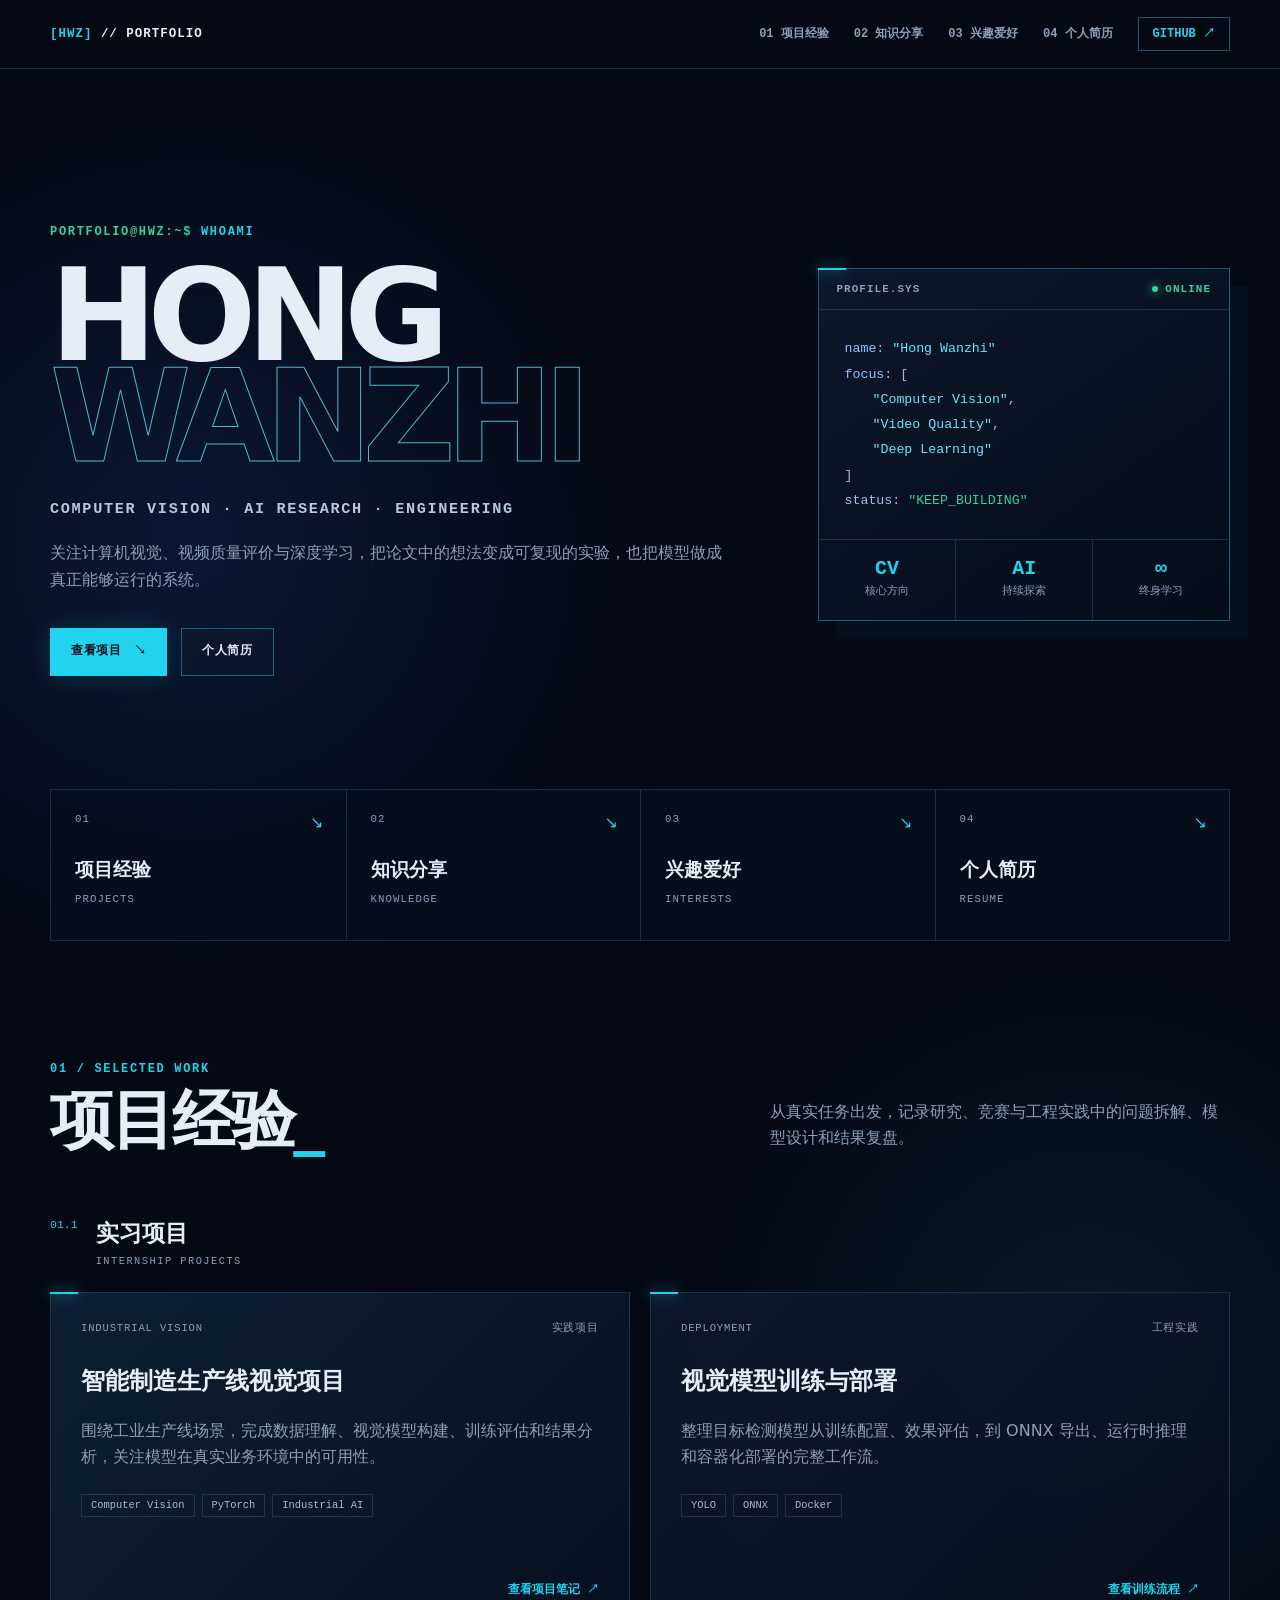
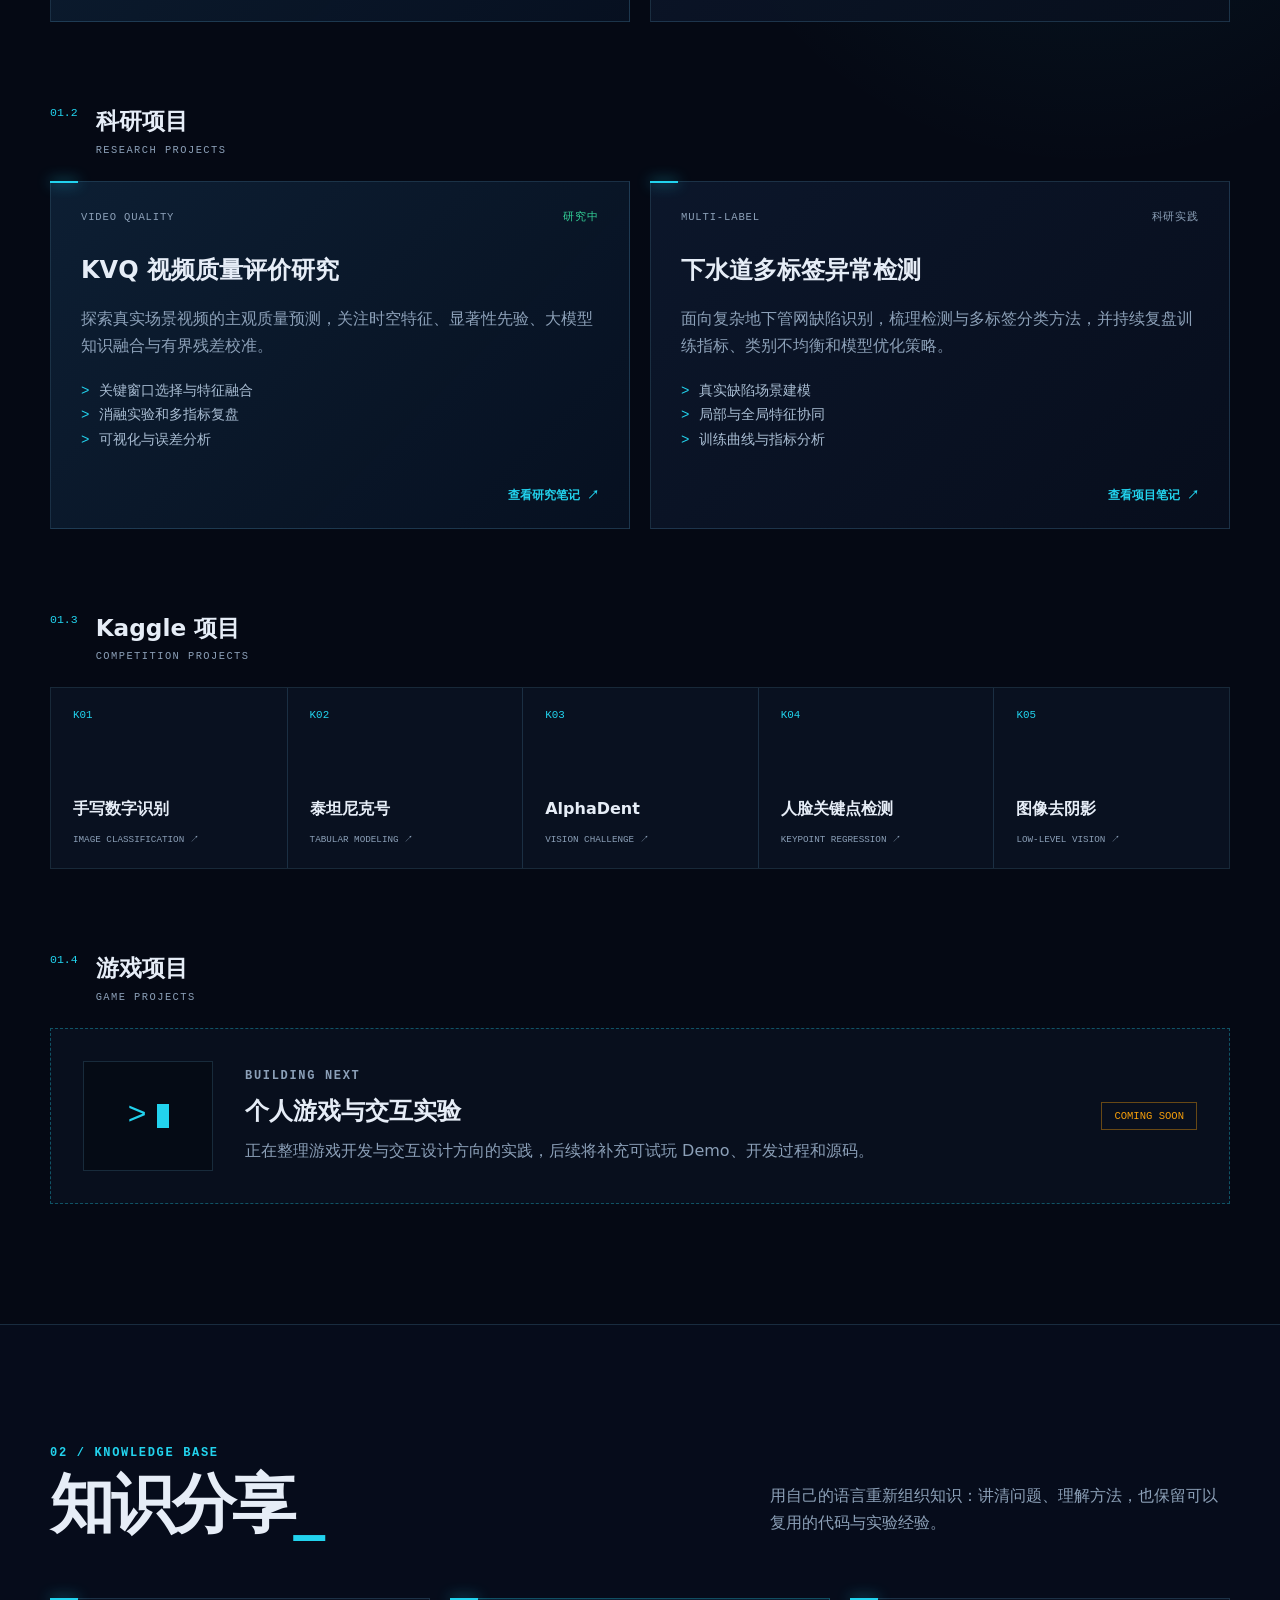
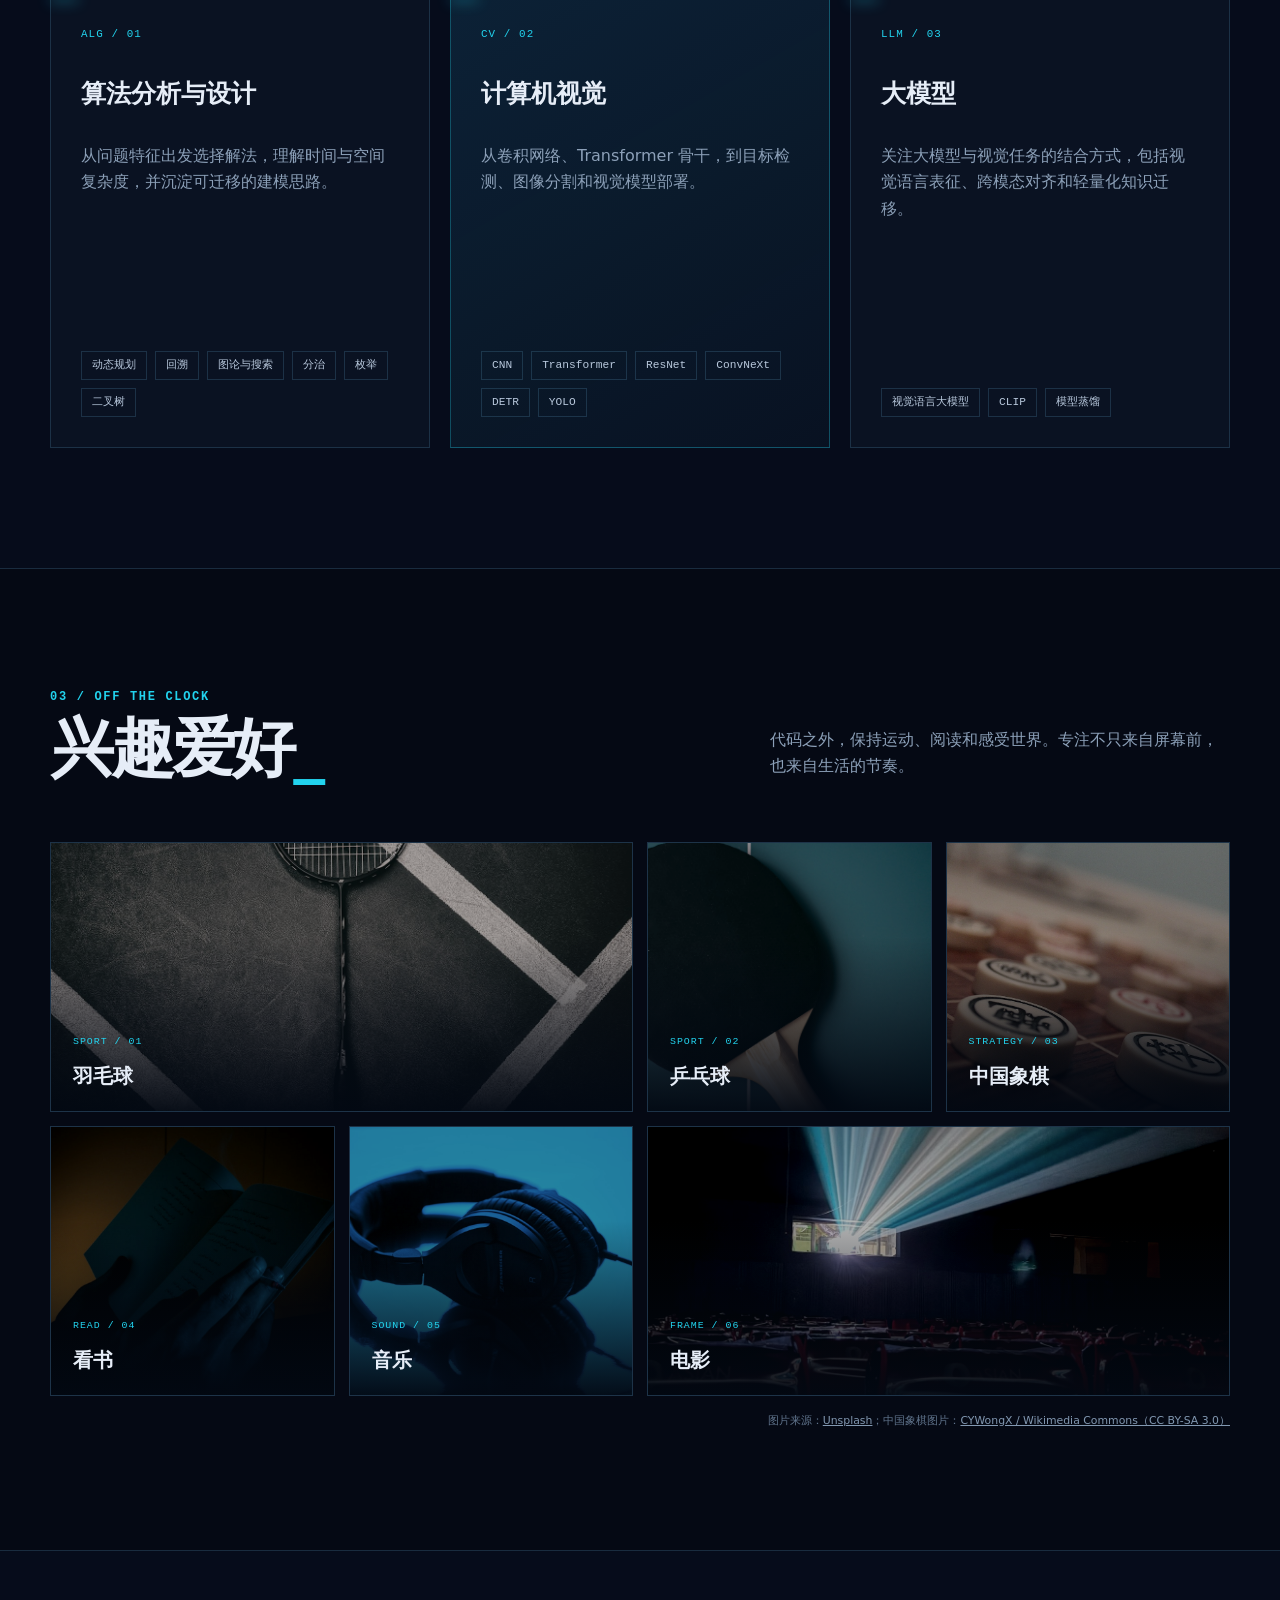
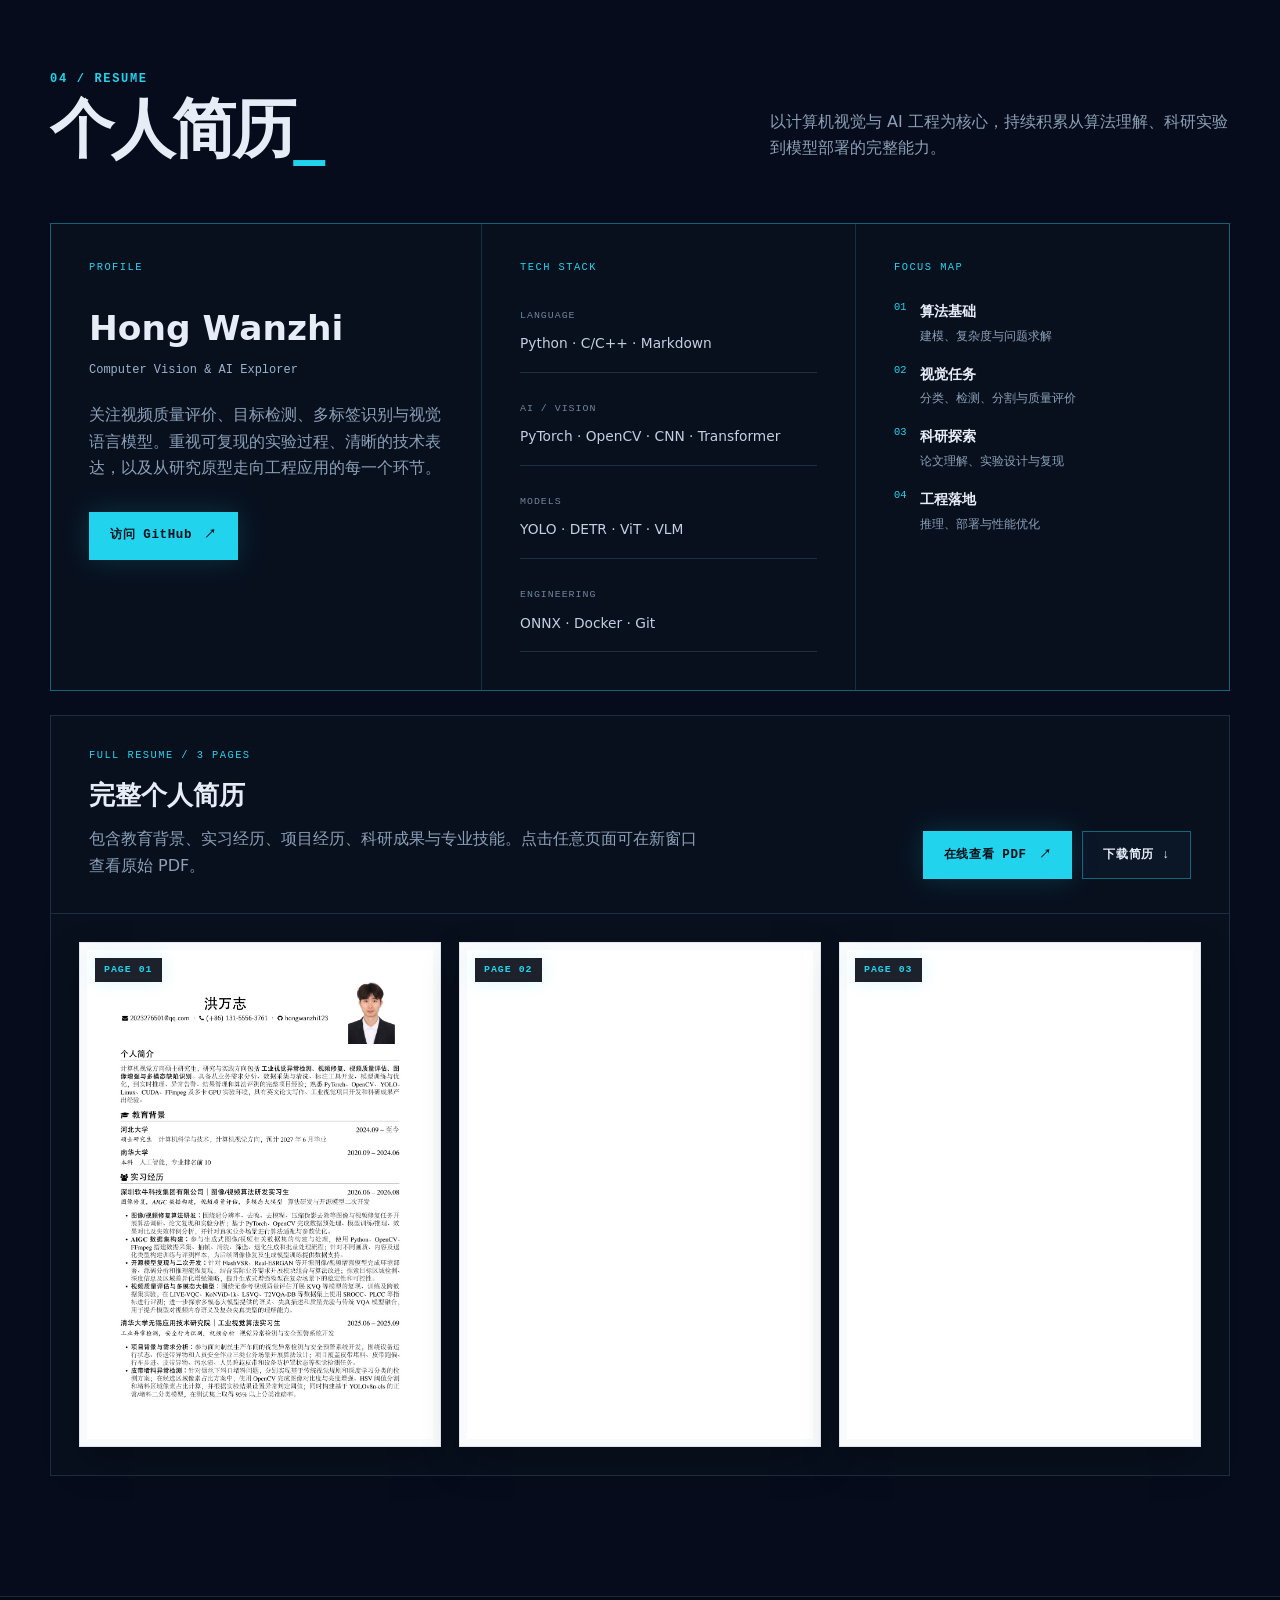
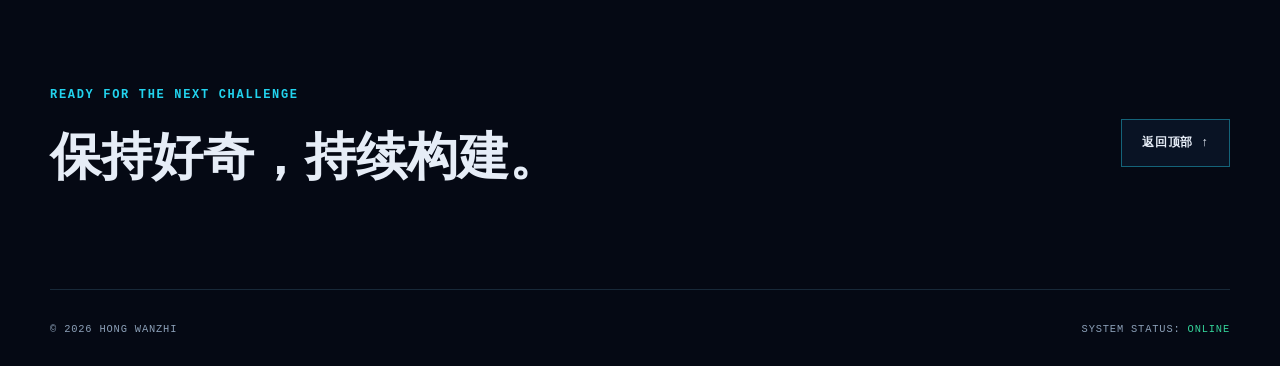
==== commit 3f3ab821: "Add complete resume preview" ====
--- a/index.html
+++ b/index.html
@@ -232,6 +232,35 @@
             </ol>
           </div>
         </div>
+
+        <div class="resume-document">
+          <div class="resume-document-head">
+            <div>
+              <p class="resume-label">FULL RESUME / 3 PAGES</p>
+              <h3>完整个人简历</h3>
+              <p>包含教育背景、实习经历、项目经历、科研成果与专业技能。点击任意页面可在新窗口查看原始 PDF。</p>
+            </div>
+            <div class="resume-actions">
+              <a class="btn btn-primary" href="./assets/%E4%B8%8B%E6%B0%B4%E9%81%93%E5%BC%82%E5%B8%B8%E6%A3%80%E6%B5%8B%E7%AC%94%E8%AE%B0/%E4%B8%AA%E4%BA%BA%E9%99%84%E4%BB%B6%E7%AE%80%E5%8E%86.pdf" target="_blank" rel="noreferrer">在线查看 PDF <span>↗</span></a>
+              <a class="btn btn-ghost" href="./assets/%E4%B8%8B%E6%B0%B4%E9%81%93%E5%BC%82%E5%B8%B8%E6%A3%80%E6%B5%8B%E7%AC%94%E8%AE%B0/%E4%B8%AA%E4%BA%BA%E9%99%84%E4%BB%B6%E7%AE%80%E5%8E%86.pdf" download="洪万志-个人简历.pdf">下载简历 ↓</a>
+            </div>
+          </div>
+
+          <div class="resume-pages" aria-label="个人简历三页预览">
+            <a class="resume-page" href="./assets/%E4%B8%8B%E6%B0%B4%E9%81%93%E5%BC%82%E5%B8%B8%E6%A3%80%E6%B5%8B%E7%AC%94%E8%AE%B0/%E4%B8%AA%E4%BA%BA%E9%99%84%E4%BB%B6%E7%AE%80%E5%8E%86.pdf" target="_blank" rel="noreferrer" aria-label="打开个人简历 PDF，第 1 页预览">
+              <span class="page-index">PAGE 01</span>
+              <img src="./assets/site/resume/resume-page-1.jpg" alt="洪万志个人简历第 1 页" loading="lazy" decoding="async">
+            </a>
+            <a class="resume-page" href="./assets/%E4%B8%8B%E6%B0%B4%E9%81%93%E5%BC%82%E5%B8%B8%E6%A3%80%E6%B5%8B%E7%AC%94%E8%AE%B0/%E4%B8%AA%E4%BA%BA%E9%99%84%E4%BB%B6%E7%AE%80%E5%8E%86.pdf" target="_blank" rel="noreferrer" aria-label="打开个人简历 PDF，第 2 页预览">
+              <span class="page-index">PAGE 02</span>
+              <img src="./assets/site/resume/resume-page-2.jpg" alt="洪万志个人简历第 2 页" loading="lazy" decoding="async">
+            </a>
+            <a class="resume-page" href="./assets/%E4%B8%8B%E6%B0%B4%E9%81%93%E5%BC%82%E5%B8%B8%E6%A3%80%E6%B5%8B%E7%AC%94%E8%AE%B0/%E4%B8%AA%E4%BA%BA%E9%99%84%E4%BB%B6%E7%AE%80%E5%8E%86.pdf" target="_blank" rel="noreferrer" aria-label="打开个人简历 PDF，第 3 页预览">
+              <span class="page-index">PAGE 03</span>
+              <img src="./assets/site/resume/resume-page-3.jpg" alt="洪万志个人简历第 3 页" loading="lazy" decoding="async">
+            </a>
+          </div>
+        </div>
       </div>
     </section>
 
--- a/styles.css
+++ b/styles.css
@@ -188,6 +188,18 @@
 .focus-list strong { font-size: 0.9rem; }
 .focus-list small { margin-top: 3px; color: var(--muted); font-size: 0.72rem; }
 
+.resume-document { margin-top: 24px; border: 1px solid var(--line); background: rgba(8, 17, 32, 0.9); }
+.resume-document-head { display: flex; align-items: flex-end; justify-content: space-between; gap: 36px; padding: 34px 38px; border-bottom: 1px solid var(--line); }
+.resume-document-head .resume-label { margin-bottom: 12px; }
+.resume-document-head h3 { margin: 0; font-size: 1.65rem; }
+.resume-document-head p:last-child { max-width: 620px; margin: 10px 0 0; color: var(--muted); }
+.resume-actions { display: flex; flex: 0 0 auto; gap: 10px; }
+.resume-pages { display: grid; grid-template-columns: repeat(3, minmax(0, 1fr)); gap: 18px; padding: 28px; }
+.resume-page { position: relative; overflow: hidden; min-width: 0; padding: 7px; border: 1px solid rgba(148, 163, 184, 0.25); background: #f8fafc; box-shadow: 0 16px 35px rgba(0, 0, 0, 0.22); transition: transform 0.24s, border-color 0.24s; }
+.resume-page:hover { z-index: 1; transform: translateY(-5px); border-color: var(--cyan); }
+.resume-page img { width: 100%; aspect-ratio: 1191 / 1684; object-fit: contain; background: white; }
+.page-index { position: absolute; z-index: 2; top: 15px; left: 15px; padding: 7px 9px; color: var(--cyan); background: rgba(5, 9, 20, 0.9); font: 700 0.62rem/1 var(--mono); letter-spacing: 0.1em; box-shadow: 0 0 18px rgba(34, 211, 238, 0.16); }
+
 .contact { display: flex; align-items: center; justify-content: space-between; gap: 30px; padding-block: 90px; }
 .contact h2 { margin: 10px 0 0; font-size: clamp(1.8rem, 4vw, 3.5rem); }
 .footer { display: flex; justify-content: space-between; padding-block: 24px; border-top: 1px solid var(--line); color: var(--muted); font: 0.65rem/1 var(--mono); letter-spacing: 0.08em; }
@@ -210,6 +222,7 @@
   .resume-shell { grid-template-columns: 1fr 1fr; }
   .resume-main { grid-column: span 2; border-bottom: 1px solid var(--line); }
   .resume-shell > div:nth-child(2) { border-left: 0; }
+  .resume-document-head { align-items: flex-start; flex-direction: column; }
 }
 
 @media (max-width: 740px) {
@@ -240,6 +253,11 @@
   .resume-main { grid-column: auto; }
   .resume-shell > div + div { border-left: 0; border-top: 1px solid var(--line); }
   .resume-shell > div { padding: 28px; }
+  .resume-document-head { padding: 28px; }
+  .resume-actions { width: 100%; flex-wrap: wrap; }
+  .resume-actions .btn { flex: 1 1 180px; }
+  .resume-pages { display: flex; gap: 14px; padding: 20px; overflow-x: auto; scroll-snap-type: x mandatory; }
+  .resume-page { flex: 0 0 min(82vw, 360px); scroll-snap-align: center; }
   .contact { align-items: flex-start; flex-direction: column; }
   .footer { gap: 14px; flex-direction: column; }
 }
